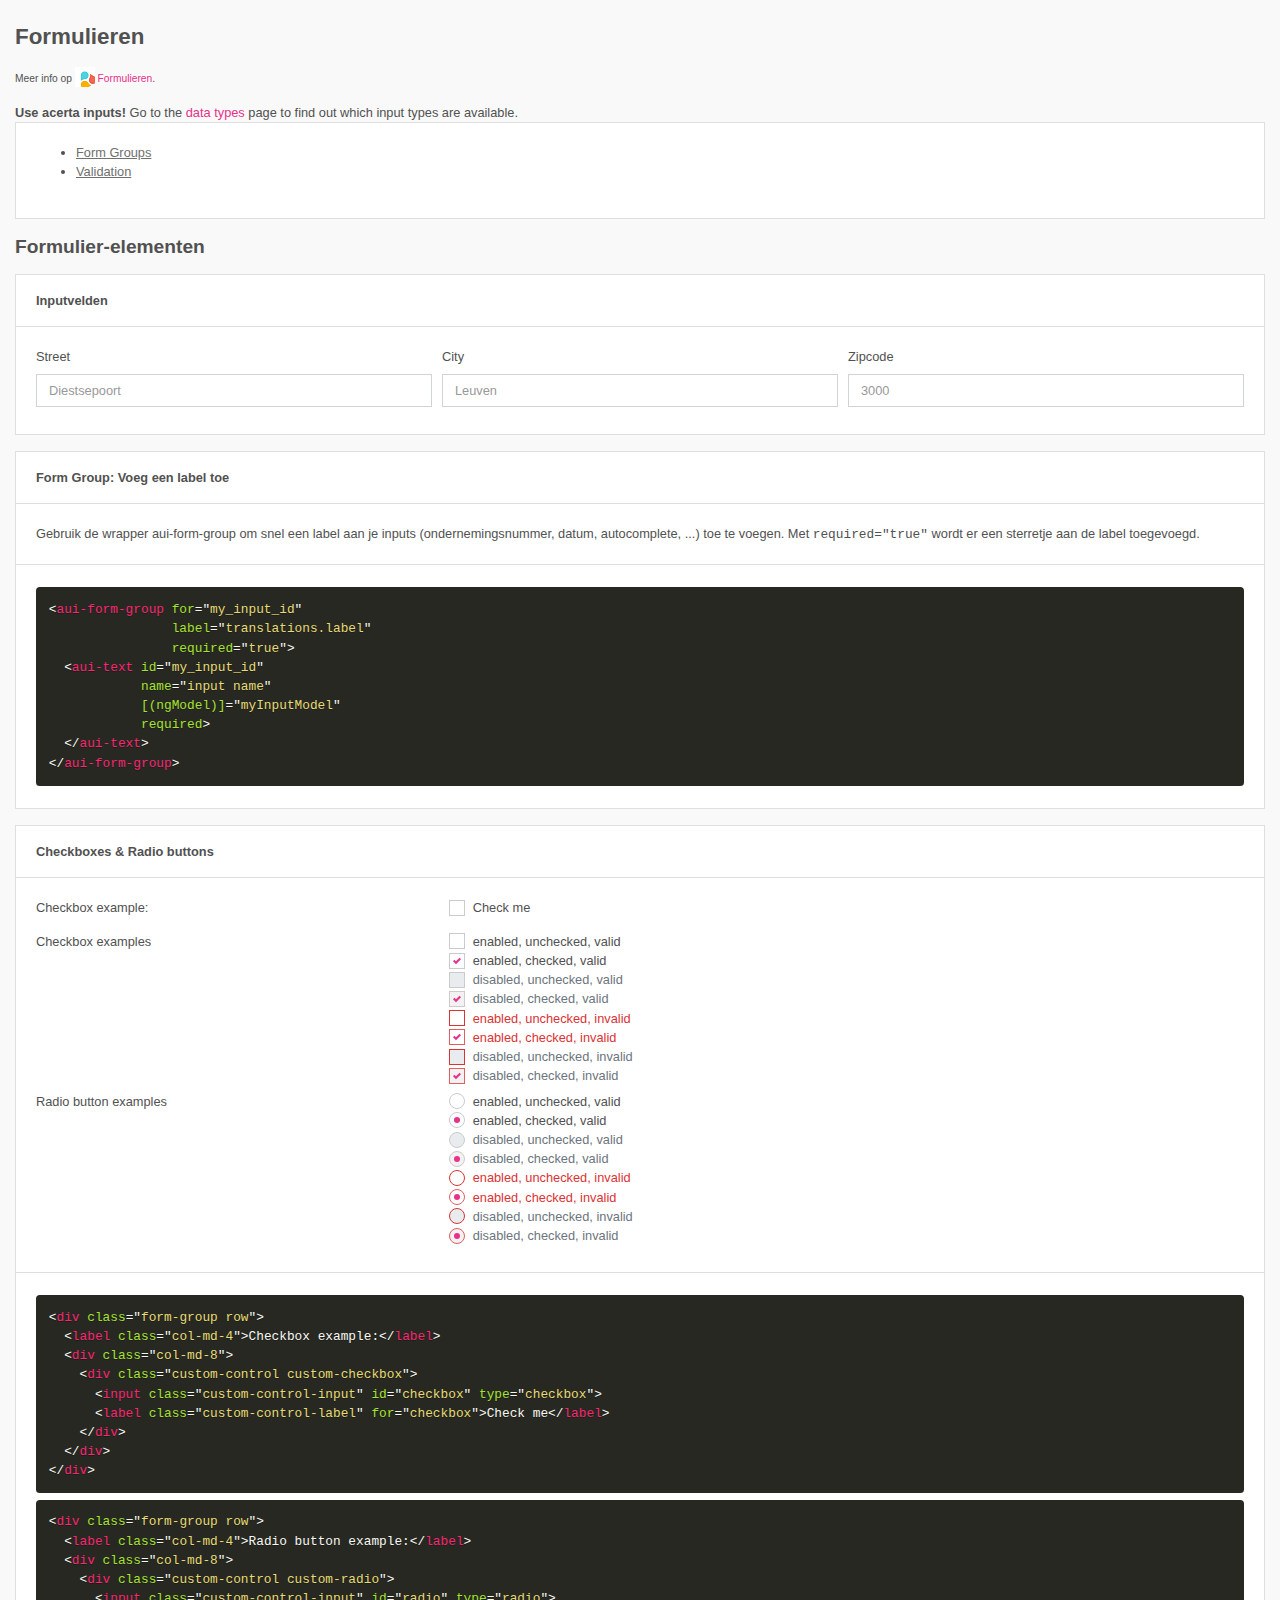
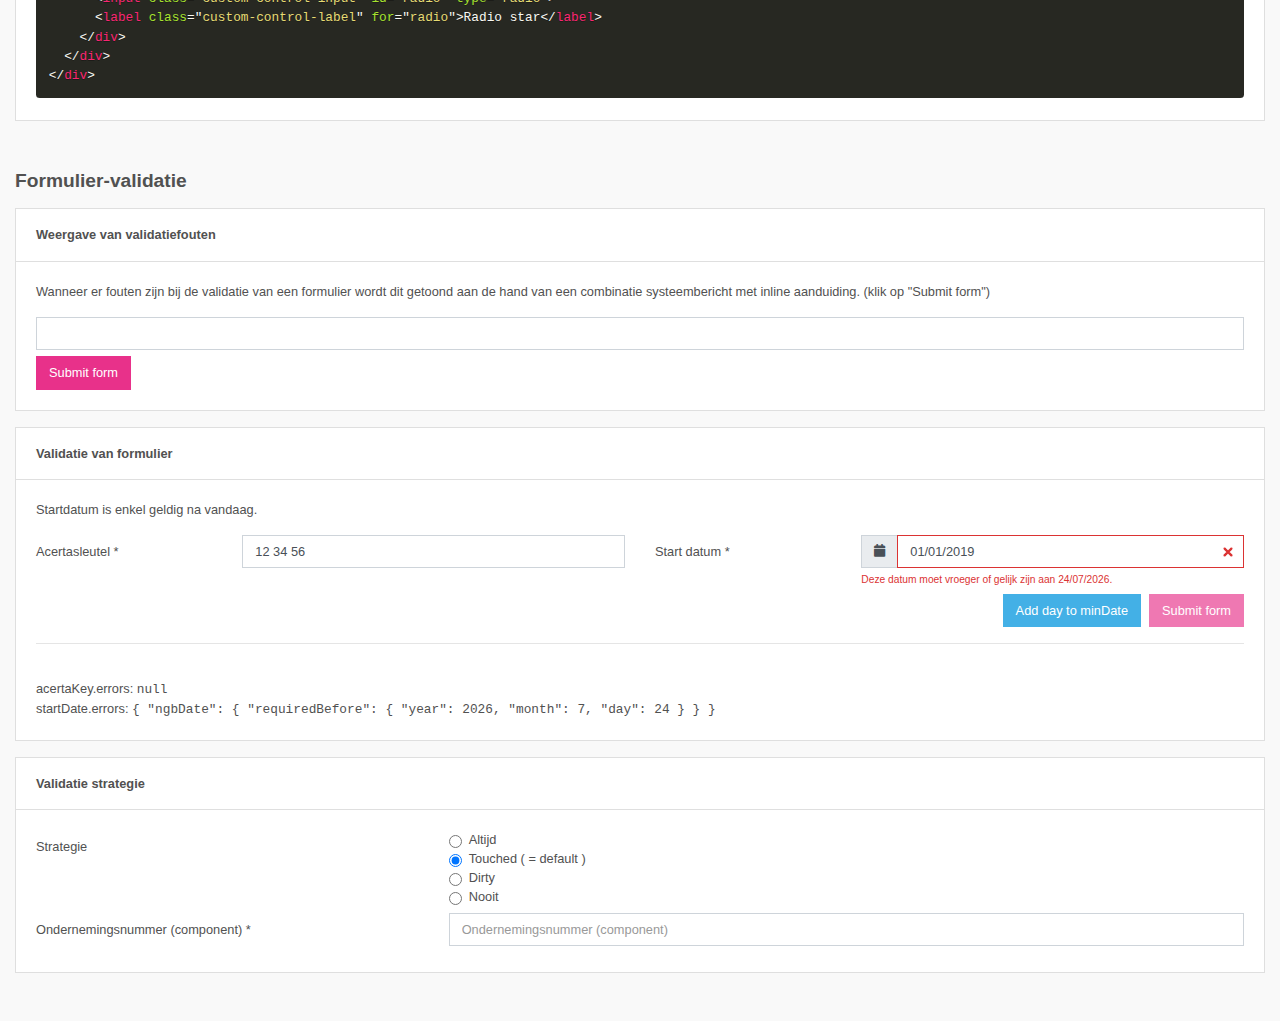
==== index.html @ a52f5c5c "aui" ====
<!doctype html>
<html lang="en">
<head>
  <meta charset="utf-8">
  <title>Acerta UI Demo</title>
  <base href="/">
  <meta name="google" content="notranslate">
  <meta name="viewport" content="width=device-width, initial-scale=1">
  <link rel="apple-touch-icon" href="favicon/apple-touch-icon.png" sizes="180x180">
  <link rel="icon" type="image/png" href="favicon/favicon-32x32.png" sizes="32x32">
  <link rel="icon" type="image/png" href="favicon/favicon-16x16.png" sizes="16x16">
  <link rel="shortcut icon" type="image/x-icon" href="favicon/favicon.ico">
<link rel="stylesheet" href="styles.8eca1e302131df2977b5.css"></head>
<body>
  <app-root>
    <div class="aui-spinner">
      <div class="aui-spinner-dots">
        <div></div>
        <div></div>
        <div></div>
        <div></div>
        <div></div>
        <div></div>
        <div></div>
        <div></div>
        <div></div>
        <div></div>
        <div></div>
        <div></div>
      </div>
    </div>
  </app-root>

  <!-- Critical CSS -->
  <style>
    @-webkit-keyframes spin-fade{0%{opacity:1}to{opacity:.15}}
    @-moz-keyframes spin-fade{0%{opacity:1}to{opacity:.15}}
    @-ms-keyframes spin-fade{0%{opacity:1}to{opacity:.15}}
    @keyframes spin-fade{0%{opacity:1}to{opacity:.15}}
    .aui-spinner{position:fixed;z-index:2000000000;left:50%;top:50%;width:250px;height:140px;background-color:#fff;display:-webkit-box;display:-ms-flexbox;display:flex;-webkit-box-align:center;-ms-flex-align:center;align-items:center;-webkit-box-pack:center;-ms-flex-pack:center;justify-content:center;-webkit-transform:translate(-50%,-50%);transform:translate(-50%,-50%);border:1px solid #3ea3dc}
    .aui-spinner-dots {margin-top:15px;margin-left:-3px;}
    .aui-spinner-dots div{position:absolute;width:4px;height:12px;border-radius:50%;transform-origin:50% -10px;will-change:transform, opacity;-webkit-animation:spin-fade 854ms infinite;-ms-animation:spin-fade 854ms infinite;-moz-animation:spin-fade 854ms infinite;animation:spin-fade 854ms infinite;-webkit-animation-delay:0ms;animation-delay:0ms}
    .aui-spinner-dots div:nth-child(12){background-color:#49a5dd;-webkit-animation-delay:-70ms;animation-delay:-70ms;transform: rotate(330deg);}
    .aui-spinner-dots div:nth-child(11){background-color:#3f7cbf;-webkit-animation-delay:-.14s;animation-delay:-.14s;transform: rotate(300deg);}
    .aui-spinner-dots div:nth-child(10){background-color:#3f7cbf;-webkit-animation-delay:-.21s;animation-delay:-.21s;transform: rotate(270deg);}
    .aui-spinner-dots div:nth-child(9){background-color:#ffd500;-webkit-animation-delay:-.28s;animation-delay:-.28s;transform: rotate(240deg);}
    .aui-spinner-dots div:nth-child(8){background-color:#ffd500;-webkit-animation-delay:-.35s;animation-delay:-.35s;transform: rotate(210deg);}
    .aui-spinner-dots div:nth-child(7){background-color:#ee7556;-webkit-animation-delay:-.42s;animation-delay:-.42s;transform: rotate(180deg);}
    .aui-spinner-dots div:nth-child(6){background-color:#ee7556;-webkit-animation-delay:-.49s;animation-delay:-.49s;transform: rotate(150deg);}
    .aui-spinner-dots div:nth-child(5){background-color:#e8318a;-webkit-animation-delay:-.56s;animation-delay:-.56s;transform: rotate(120deg);}
    .aui-spinner-dots div:nth-child(4){background-color:#e8318a;-webkit-animation-delay:-.63s;animation-delay:-.63s;transform: rotate(90deg);}
    .aui-spinner-dots div:nth-child(3){background-color:#4cb4e7;-webkit-animation-delay:-.7s;animation-delay:-.7s;transform: rotate(60deg);}
    .aui-spinner-dots div:nth-child(2){background-color:#4cb4e7;-webkit-animation-delay:-.77s;animation-delay:-.77s;transform: rotate(30deg);}
    .aui-spinner-dots div:first-child{background-color:#49a5dd;-webkit-animation-delay:-.84s;animation-delay:-.84s;transform: rotate(0deg);}
  </style>

<script src="runtime.7db7cf2a7a9fa0a01c74.js"></script><script src="polyfills-es5.e51fabc02e200fa95c54.js" nomodule></script><script src="polyfills.e58831b2c64ff465642f.js"></script><script src="scripts.f29419639756219ad2df.js"></script><script src="main.b5b9e4c4db9bbc0d15b1.js"></script></body>
</html>
---- styles.8eca1e302131df2977b5.css ----
@charset "UTF-8";.fa,.fab,.fal,.far,.fas{-moz-osx-font-smoothing:grayscale;-webkit-font-smoothing:antialiased;display:inline-block;font-style:normal;font-variant:normal;text-rendering:auto;line-height:1}.fa-lg{font-size:1.33333em;line-height:.75em;vertical-align:-.0667em}.fa-xs{font-size:.75em}.fa-sm{font-size:.875em}.fa-1x{font-size:1em}.fa-2x{font-size:2em}.fa-3x{font-size:3em}.fa-4x{font-size:4em}.fa-5x{font-size:5em}.fa-6x{font-size:6em}.fa-7x{font-size:7em}.fa-8x{font-size:8em}.fa-9x{font-size:9em}.fa-10x{font-size:10em}.fa-fw{text-align:center;width:1.25em}.fa-ul{list-style-type:none;margin-left:2.5em;padding-left:0}.fa-ul>li{position:relative}.fa-li{left:-2em;position:absolute;text-align:center;width:2em;line-height:inherit}.fa-border{border:.08em solid #eee;border-radius:.1em;padding:.2em .25em .15em}.fa-pull-left{float:left}.fa-pull-right{float:right}.fa.fa-pull-left,.fab.fa-pull-left,.fal.fa-pull-left,.far.fa-pull-left,.fas.fa-pull-left{margin-right:.3em}.fa.fa-pull-right,.fab.fa-pull-right,.fal.fa-pull-right,.far.fa-pull-right,.fas.fa-pull-right{margin-left:.3em}.fa-spin{-webkit-animation:2s linear infinite fa-spin;animation:2s linear infinite fa-spin}.fa-pulse{-webkit-animation:1s steps(8) infinite fa-spin;animation:1s steps(8) infinite fa-spin}@-webkit-keyframes fa-spin{0%{-webkit-transform:rotate(0);transform:rotate(0)}100%{-webkit-transform:rotate(360deg);transform:rotate(360deg)}}@keyframes fa-spin{0%{-webkit-transform:rotate(0);transform:rotate(0)}100%{-webkit-transform:rotate(360deg);transform:rotate(360deg)}}.fa-rotate-90{-ms-filter:"progid:DXImageTransform.Microsoft.BasicImage(rotation=1)";-webkit-transform:rotate(90deg);transform:rotate(90deg)}.fa-rotate-180{-ms-filter:"progid:DXImageTransform.Microsoft.BasicImage(rotation=2)";-webkit-transform:rotate(180deg);transform:rotate(180deg)}.fa-rotate-270{-ms-filter:"progid:DXImageTransform.Microsoft.BasicImage(rotation=3)";-webkit-transform:rotate(270deg);transform:rotate(270deg)}.fa-flip-horizontal{-ms-filter:"progid:DXImageTransform.Microsoft.BasicImage(rotation=0, mirror=1)";-webkit-transform:scale(-1,1);transform:scale(-1,1)}.fa-flip-vertical{-ms-filter:"progid:DXImageTransform.Microsoft.BasicImage(rotation=2, mirror=1)";-webkit-transform:scale(1,-1);transform:scale(1,-1)}.fa-flip-both,.fa-flip-horizontal.fa-flip-vertical{-ms-filter:"progid:DXImageTransform.Microsoft.BasicImage(rotation=2, mirror=1)";-webkit-transform:scale(-1,-1);transform:scale(-1,-1)}:root .fa-flip-both,:root .fa-flip-horizontal,:root .fa-flip-vertical,:root .fa-rotate-180,:root .fa-rotate-270,:root .fa-rotate-90{-webkit-filter:none;filter:none}.fa-stack{display:inline-block;height:2em;line-height:2em;position:relative;vertical-align:middle;width:2.5em}.fa-stack-1x,.fa-stack-2x{left:0;position:absolute;text-align:center;width:100%}.fa-stack-1x{line-height:inherit}.fa-stack-2x{font-size:2em}.fa-inverse{color:#fff}.fa-500px:before{content:"\f26e"}.fa-accessible-icon:before{content:"\f368"}.fa-accusoft:before{content:"\f369"}.fa-acquisitions-incorporated:before{content:"\f6af"}.fa-ad:before{content:"\f641"}.fa-address-book:before{content:"\f2b9"}.fa-address-card:before{content:"\f2bb"}.fa-adjust:before{content:"\f042"}.fa-adn:before{content:"\f170"}.fa-adobe:before{content:"\f778"}.fa-adversal:before{content:"\f36a"}.fa-affiliatetheme:before{content:"\f36b"}.fa-air-freshener:before{content:"\f5d0"}.fa-algolia:before{content:"\f36c"}.fa-align-center:before{content:"\f037"}.fa-align-justify:before{content:"\f039"}.fa-align-left:before{content:"\f036"}.fa-align-right:before{content:"\f038"}.fa-alipay:before{content:"\f642"}.fa-allergies:before{content:"\f461"}.fa-amazon:before{content:"\f270"}.fa-amazon-pay:before{content:"\f42c"}.fa-ambulance:before{content:"\f0f9"}.fa-american-sign-language-interpreting:before{content:"\f2a3"}.fa-amilia:before{content:"\f36d"}.fa-anchor:before{content:"\f13d"}.fa-android:before{content:"\f17b"}.fa-angellist:before{content:"\f209"}.fa-angle-double-down:before{content:"\f103"}.fa-angle-double-left:before{content:"\f100"}.fa-angle-double-right:before{content:"\f101"}.fa-angle-double-up:before{content:"\f102"}.fa-angle-down:before{content:"\f107"}.fa-angle-left:before{content:"\f104"}.fa-angle-right:before{content:"\f105"}.fa-angle-up:before{content:"\f106"}.fa-angry:before{content:"\f556"}.fa-angrycreative:before{content:"\f36e"}.fa-angular:before{content:"\f420"}.fa-ankh:before{content:"\f644"}.fa-app-store:before{content:"\f36f"}.fa-app-store-ios:before{content:"\f370"}.fa-apper:before{content:"\f371"}.fa-apple:before{content:"\f179"}.fa-apple-alt:before{content:"\f5d1"}.fa-apple-pay:before{content:"\f415"}.fa-archive:before{content:"\f187"}.fa-archway:before{content:"\f557"}.fa-arrow-alt-circle-down:before{content:"\f358"}.fa-arrow-alt-circle-left:before{content:"\f359"}.fa-arrow-alt-circle-right:before{content:"\f35a"}.fa-arrow-alt-circle-up:before{content:"\f35b"}.fa-arrow-circle-down:before{content:"\f0ab"}.fa-arrow-circle-left:before{content:"\f0a8"}.fa-arrow-circle-right:before{content:"\f0a9"}.fa-arrow-circle-up:before{content:"\f0aa"}.fa-arrow-down:before{content:"\f063"}.fa-arrow-left:before{content:"\f060"}.fa-arrow-right:before{content:"\f061"}.fa-arrow-up:before{content:"\f062"}.fa-arrows-alt:before{content:"\f0b2"}.fa-arrows-alt-h:before{content:"\f337"}.fa-arrows-alt-v:before{content:"\f338"}.fa-artstation:before{content:"\f77a"}.fa-assistive-listening-systems:before{content:"\f2a2"}.fa-asterisk:before{content:"\f069"}.fa-asymmetrik:before{content:"\f372"}.fa-at:before{content:"\f1fa"}.fa-atlas:before{content:"\f558"}.fa-atlassian:before{content:"\f77b"}.fa-atom:before{content:"\f5d2"}.fa-audible:before{content:"\f373"}.fa-audio-description:before{content:"\f29e"}.fa-autoprefixer:before{content:"\f41c"}.fa-avianex:before{content:"\f374"}.fa-aviato:before{content:"\f421"}.fa-award:before{content:"\f559"}.fa-aws:before{content:"\f375"}.fa-baby:before{content:"\f77c"}.fa-baby-carriage:before{content:"\f77d"}.fa-backspace:before{content:"\f55a"}.fa-backward:before{content:"\f04a"}.fa-bacon:before{content:"\f7e5"}.fa-balance-scale:before{content:"\f24e"}.fa-ban:before{content:"\f05e"}.fa-band-aid:before{content:"\f462"}.fa-bandcamp:before{content:"\f2d5"}.fa-barcode:before{content:"\f02a"}.fa-bars:before{content:"\f0c9"}.fa-baseball-ball:before{content:"\f433"}.fa-basketball-ball:before{content:"\f434"}.fa-bath:before{content:"\f2cd"}.fa-battery-empty:before{content:"\f244"}.fa-battery-full:before{content:"\f240"}.fa-battery-half:before{content:"\f242"}.fa-battery-quarter:before{content:"\f243"}.fa-battery-three-quarters:before{content:"\f241"}.fa-bed:before{content:"\f236"}.fa-beer:before{content:"\f0fc"}.fa-behance:before{content:"\f1b4"}.fa-behance-square:before{content:"\f1b5"}.fa-bell:before{content:"\f0f3"}.fa-bell-slash:before{content:"\f1f6"}.fa-bezier-curve:before{content:"\f55b"}.fa-bible:before{content:"\f647"}.fa-bicycle:before{content:"\f206"}.fa-bimobject:before{content:"\f378"}.fa-binoculars:before{content:"\f1e5"}.fa-biohazard:before{content:"\f780"}.fa-birthday-cake:before{content:"\f1fd"}.fa-bitbucket:before{content:"\f171"}.fa-bitcoin:before{content:"\f379"}.fa-bity:before{content:"\f37a"}.fa-black-tie:before{content:"\f27e"}.fa-blackberry:before{content:"\f37b"}.fa-blender:before{content:"\f517"}.fa-blender-phone:before{content:"\f6b6"}.fa-blind:before{content:"\f29d"}.fa-blog:before{content:"\f781"}.fa-blogger:before{content:"\f37c"}.fa-blogger-b:before{content:"\f37d"}.fa-bluetooth:before{content:"\f293"}.fa-bluetooth-b:before{content:"\f294"}.fa-bold:before{content:"\f032"}.fa-bolt:before{content:"\f0e7"}.fa-bomb:before{content:"\f1e2"}.fa-bone:before{content:"\f5d7"}.fa-bong:before{content:"\f55c"}.fa-book:before{content:"\f02d"}.fa-book-dead:before{content:"\f6b7"}.fa-book-medical:before{content:"\f7e6"}.fa-book-open:before{content:"\f518"}.fa-book-reader:before{content:"\f5da"}.fa-bookmark:before{content:"\f02e"}.fa-bowling-ball:before{content:"\f436"}.fa-box:before{content:"\f466"}.fa-box-open:before{content:"\f49e"}.fa-boxes:before{content:"\f468"}.fa-braille:before{content:"\f2a1"}.fa-brain:before{content:"\f5dc"}.fa-bread-slice:before{content:"\f7ec"}.fa-briefcase:before{content:"\f0b1"}.fa-briefcase-medical:before{content:"\f469"}.fa-broadcast-tower:before{content:"\f519"}.fa-broom:before{content:"\f51a"}.fa-brush:before{content:"\f55d"}.fa-btc:before{content:"\f15a"}.fa-bug:before{content:"\f188"}.fa-building:before{content:"\f1ad"}.fa-bullhorn:before{content:"\f0a1"}.fa-bullseye:before{content:"\f140"}.fa-burn:before{content:"\f46a"}.fa-buromobelexperte:before{content:"\f37f"}.fa-bus:before{content:"\f207"}.fa-bus-alt:before{content:"\f55e"}.fa-business-time:before{content:"\f64a"}.fa-buysellads:before{content:"\f20d"}.fa-calculator:before{content:"\f1ec"}.fa-calendar:before{content:"\f133"}.fa-calendar-alt:before{content:"\f073"}.fa-calendar-check:before{content:"\f274"}.fa-calendar-day:before{content:"\f783"}.fa-calendar-minus:before{content:"\f272"}.fa-calendar-plus:before{content:"\f271"}.fa-calendar-times:before{content:"\f273"}.fa-calendar-week:before{content:"\f784"}.fa-camera:before{content:"\f030"}.fa-camera-retro:before{content:"\f083"}.fa-campground:before{content:"\f6bb"}.fa-canadian-maple-leaf:before{content:"\f785"}.fa-candy-cane:before{content:"\f786"}.fa-cannabis:before{content:"\f55f"}.fa-capsules:before{content:"\f46b"}.fa-car:before{content:"\f1b9"}.fa-car-alt:before{content:"\f5de"}.fa-car-battery:before{content:"\f5df"}.fa-car-crash:before{content:"\f5e1"}.fa-car-side:before{content:"\f5e4"}.fa-caret-down:before{content:"\f0d7"}.fa-caret-left:before{content:"\f0d9"}.fa-caret-right:before{content:"\f0da"}.fa-caret-square-down:before{content:"\f150"}.fa-caret-square-left:before{content:"\f191"}.fa-caret-square-right:before{content:"\f152"}.fa-caret-square-up:before{content:"\f151"}.fa-caret-up:before{content:"\f0d8"}.fa-carrot:before{content:"\f787"}.fa-cart-arrow-down:before{content:"\f218"}.fa-cart-plus:before{content:"\f217"}.fa-cash-register:before{content:"\f788"}.fa-cat:before{content:"\f6be"}.fa-cc-amazon-pay:before{content:"\f42d"}.fa-cc-amex:before{content:"\f1f3"}.fa-cc-apple-pay:before{content:"\f416"}.fa-cc-diners-club:before{content:"\f24c"}.fa-cc-discover:before{content:"\f1f2"}.fa-cc-jcb:before{content:"\f24b"}.fa-cc-mastercard:before{content:"\f1f1"}.fa-cc-paypal:before{content:"\f1f4"}.fa-cc-stripe:before{content:"\f1f5"}.fa-cc-visa:before{content:"\f1f0"}.fa-centercode:before{content:"\f380"}.fa-centos:before{content:"\f789"}.fa-certificate:before{content:"\f0a3"}.fa-chair:before{content:"\f6c0"}.fa-chalkboard:before{content:"\f51b"}.fa-chalkboard-teacher:before{content:"\f51c"}.fa-charging-station:before{content:"\f5e7"}.fa-chart-area:before{content:"\f1fe"}.fa-chart-bar:before{content:"\f080"}.fa-chart-line:before{content:"\f201"}.fa-chart-pie:before{content:"\f200"}.fa-check:before{content:"\f00c"}.fa-check-circle:before{content:"\f058"}.fa-check-double:before{content:"\f560"}.fa-check-square:before{content:"\f14a"}.fa-cheese:before{content:"\f7ef"}.fa-chess:before{content:"\f439"}.fa-chess-bishop:before{content:"\f43a"}.fa-chess-board:before{content:"\f43c"}.fa-chess-king:before{content:"\f43f"}.fa-chess-knight:before{content:"\f441"}.fa-chess-pawn:before{content:"\f443"}.fa-chess-queen:before{content:"\f445"}.fa-chess-rook:before{content:"\f447"}.fa-chevron-circle-down:before{content:"\f13a"}.fa-chevron-circle-left:before{content:"\f137"}.fa-chevron-circle-right:before{content:"\f138"}.fa-chevron-circle-up:before{content:"\f139"}.fa-chevron-down:before{content:"\f078"}.fa-chevron-left:before{content:"\f053"}.fa-chevron-right:before{content:"\f054"}.fa-chevron-up:before{content:"\f077"}.fa-child:before{content:"\f1ae"}.fa-chrome:before{content:"\f268"}.fa-church:before{content:"\f51d"}.fa-circle:before{content:"\f111"}.fa-circle-notch:before{content:"\f1ce"}.fa-city:before{content:"\f64f"}.fa-clinic-medical:before{content:"\f7f2"}.fa-clipboard:before{content:"\f328"}.fa-clipboard-check:before{content:"\f46c"}.fa-clipboard-list:before{content:"\f46d"}.fa-clock:before{content:"\f017"}.fa-clone:before{content:"\f24d"}.fa-closed-captioning:before{content:"\f20a"}.fa-cloud:before{content:"\f0c2"}.fa-cloud-download-alt:before{content:"\f381"}.fa-cloud-meatball:before{content:"\f73b"}.fa-cloud-moon:before{content:"\f6c3"}.fa-cloud-moon-rain:before{content:"\f73c"}.fa-cloud-rain:before{content:"\f73d"}.fa-cloud-showers-heavy:before{content:"\f740"}.fa-cloud-sun:before{content:"\f6c4"}.fa-cloud-sun-rain:before{content:"\f743"}.fa-cloud-upload-alt:before{content:"\f382"}.fa-cloudscale:before{content:"\f383"}.fa-cloudsmith:before{content:"\f384"}.fa-cloudversify:before{content:"\f385"}.fa-cocktail:before{content:"\f561"}.fa-code:before{content:"\f121"}.fa-code-branch:before{content:"\f126"}.fa-codepen:before{content:"\f1cb"}.fa-codiepie:before{content:"\f284"}.fa-coffee:before{content:"\f0f4"}.fa-cog:before{content:"\f013"}.fa-cogs:before{content:"\f085"}.fa-coins:before{content:"\f51e"}.fa-columns:before{content:"\f0db"}.fa-comment:before{content:"\f075"}.fa-comment-alt:before{content:"\f27a"}.fa-comment-dollar:before{content:"\f651"}.fa-comment-dots:before{content:"\f4ad"}.fa-comment-medical:before{content:"\f7f5"}.fa-comment-slash:before{content:"\f4b3"}.fa-comments:before{content:"\f086"}.fa-comments-dollar:before{content:"\f653"}.fa-compact-disc:before{content:"\f51f"}.fa-compass:before{content:"\f14e"}.fa-compress:before{content:"\f066"}.fa-compress-arrows-alt:before{content:"\f78c"}.fa-concierge-bell:before{content:"\f562"}.fa-confluence:before{content:"\f78d"}.fa-connectdevelop:before{content:"\f20e"}.fa-contao:before{content:"\f26d"}.fa-cookie:before{content:"\f563"}.fa-cookie-bite:before{content:"\f564"}.fa-copy:before{content:"\f0c5"}.fa-copyright:before{content:"\f1f9"}.fa-couch:before{content:"\f4b8"}.fa-cpanel:before{content:"\f388"}.fa-creative-commons:before{content:"\f25e"}.fa-creative-commons-by:before{content:"\f4e7"}.fa-creative-commons-nc:before{content:"\f4e8"}.fa-creative-commons-nc-eu:before{content:"\f4e9"}.fa-creative-commons-nc-jp:before{content:"\f4ea"}.fa-creative-commons-nd:before{content:"\f4eb"}.fa-creative-commons-pd:before{content:"\f4ec"}.fa-creative-commons-pd-alt:before{content:"\f4ed"}.fa-creative-commons-remix:before{content:"\f4ee"}.fa-creative-commons-sa:before{content:"\f4ef"}.fa-creative-commons-sampling:before{content:"\f4f0"}.fa-creative-commons-sampling-plus:before{content:"\f4f1"}.fa-creative-commons-share:before{content:"\f4f2"}.fa-creative-commons-zero:before{content:"\f4f3"}.fa-credit-card:before{content:"\f09d"}.fa-critical-role:before{content:"\f6c9"}.fa-crop:before{content:"\f125"}.fa-crop-alt:before{content:"\f565"}.fa-cross:before{content:"\f654"}.fa-crosshairs:before{content:"\f05b"}.fa-crow:before{content:"\f520"}.fa-crown:before{content:"\f521"}.fa-crutch:before{content:"\f7f7"}.fa-css3:before{content:"\f13c"}.fa-css3-alt:before{content:"\f38b"}.fa-cube:before{content:"\f1b2"}.fa-cubes:before{content:"\f1b3"}.fa-cut:before{content:"\f0c4"}.fa-cuttlefish:before{content:"\f38c"}.fa-d-and-d:before{content:"\f38d"}.fa-d-and-d-beyond:before{content:"\f6ca"}.fa-dashcube:before{content:"\f210"}.fa-database:before{content:"\f1c0"}.fa-deaf:before{content:"\f2a4"}.fa-delicious:before{content:"\f1a5"}.fa-democrat:before{content:"\f747"}.fa-deploydog:before{content:"\f38e"}.fa-deskpro:before{content:"\f38f"}.fa-desktop:before{content:"\f108"}.fa-dev:before{content:"\f6cc"}.fa-deviantart:before{content:"\f1bd"}.fa-dharmachakra:before{content:"\f655"}.fa-dhl:before{content:"\f790"}.fa-diagnoses:before{content:"\f470"}.fa-diaspora:before{content:"\f791"}.fa-dice:before{content:"\f522"}.fa-dice-d20:before{content:"\f6cf"}.fa-dice-d6:before{content:"\f6d1"}.fa-dice-five:before{content:"\f523"}.fa-dice-four:before{content:"\f524"}.fa-dice-one:before{content:"\f525"}.fa-dice-six:before{content:"\f526"}.fa-dice-three:before{content:"\f527"}.fa-dice-two:before{content:"\f528"}.fa-digg:before{content:"\f1a6"}.fa-digital-ocean:before{content:"\f391"}.fa-digital-tachograph:before{content:"\f566"}.fa-directions:before{content:"\f5eb"}.fa-discord:before{content:"\f392"}.fa-discourse:before{content:"\f393"}.fa-divide:before{content:"\f529"}.fa-dizzy:before{content:"\f567"}.fa-dna:before{content:"\f471"}.fa-dochub:before{content:"\f394"}.fa-docker:before{content:"\f395"}.fa-dog:before{content:"\f6d3"}.fa-dollar-sign:before{content:"\f155"}.fa-dolly:before{content:"\f472"}.fa-dolly-flatbed:before{content:"\f474"}.fa-donate:before{content:"\f4b9"}.fa-door-closed:before{content:"\f52a"}.fa-door-open:before{content:"\f52b"}.fa-dot-circle:before{content:"\f192"}.fa-dove:before{content:"\f4ba"}.fa-download:before{content:"\f019"}.fa-draft2digital:before{content:"\f396"}.fa-drafting-compass:before{content:"\f568"}.fa-dragon:before{content:"\f6d5"}.fa-draw-polygon:before{content:"\f5ee"}.fa-dribbble:before{content:"\f17d"}.fa-dribbble-square:before{content:"\f397"}.fa-dropbox:before{content:"\f16b"}.fa-drum:before{content:"\f569"}.fa-drum-steelpan:before{content:"\f56a"}.fa-drumstick-bite:before{content:"\f6d7"}.fa-drupal:before{content:"\f1a9"}.fa-dumbbell:before{content:"\f44b"}.fa-dumpster:before{content:"\f793"}.fa-dumpster-fire:before{content:"\f794"}.fa-dungeon:before{content:"\f6d9"}.fa-dyalog:before{content:"\f399"}.fa-earlybirds:before{content:"\f39a"}.fa-ebay:before{content:"\f4f4"}.fa-edge:before{content:"\f282"}.fa-edit:before{content:"\f044"}.fa-egg:before{content:"\f7fb"}.fa-eject:before{content:"\f052"}.fa-elementor:before{content:"\f430"}.fa-ellipsis-h:before{content:"\f141"}.fa-ellipsis-v:before{content:"\f142"}.fa-ello:before{content:"\f5f1"}.fa-ember:before{content:"\f423"}.fa-empire:before{content:"\f1d1"}.fa-envelope:before{content:"\f0e0"}.fa-envelope-open:before{content:"\f2b6"}.fa-envelope-open-text:before{content:"\f658"}.fa-envelope-square:before{content:"\f199"}.fa-envira:before{content:"\f299"}.fa-equals:before{content:"\f52c"}.fa-eraser:before{content:"\f12d"}.fa-erlang:before{content:"\f39d"}.fa-ethereum:before{content:"\f42e"}.fa-ethernet:before{content:"\f796"}.fa-etsy:before{content:"\f2d7"}.fa-euro-sign:before{content:"\f153"}.fa-exchange-alt:before{content:"\f362"}.fa-exclamation:before{content:"\f12a"}.fa-exclamation-circle:before{content:"\f06a"}.fa-exclamation-triangle:before{content:"\f071"}.fa-expand:before{content:"\f065"}.fa-expand-arrows-alt:before{content:"\f31e"}.fa-expeditedssl:before{content:"\f23e"}.fa-external-link-alt:before{content:"\f35d"}.fa-external-link-square-alt:before{content:"\f360"}.fa-eye:before{content:"\f06e"}.fa-eye-dropper:before{content:"\f1fb"}.fa-eye-slash:before{content:"\f070"}.fa-facebook:before{content:"\f09a"}.fa-facebook-f:before{content:"\f39e"}.fa-facebook-messenger:before{content:"\f39f"}.fa-facebook-square:before{content:"\f082"}.fa-fantasy-flight-games:before{content:"\f6dc"}.fa-fast-backward:before{content:"\f049"}.fa-fast-forward:before{content:"\f050"}.fa-fax:before{content:"\f1ac"}.fa-feather:before{content:"\f52d"}.fa-feather-alt:before{content:"\f56b"}.fa-fedex:before{content:"\f797"}.fa-fedora:before{content:"\f798"}.fa-female:before{content:"\f182"}.fa-fighter-jet:before{content:"\f0fb"}.fa-figma:before{content:"\f799"}.fa-file:before{content:"\f15b"}.fa-file-alt:before{content:"\f15c"}.fa-file-archive:before{content:"\f1c6"}.fa-file-audio:before{content:"\f1c7"}.fa-file-code:before{content:"\f1c9"}.fa-file-contract:before{content:"\f56c"}.fa-file-csv:before{content:"\f6dd"}.fa-file-download:before{content:"\f56d"}.fa-file-excel:before{content:"\f1c3"}.fa-file-export:before{content:"\f56e"}.fa-file-image:before{content:"\f1c5"}.fa-file-import:before{content:"\f56f"}.fa-file-invoice:before{content:"\f570"}.fa-file-invoice-dollar:before{content:"\f571"}.fa-file-medical:before{content:"\f477"}.fa-file-medical-alt:before{content:"\f478"}.fa-file-pdf:before{content:"\f1c1"}.fa-file-powerpoint:before{content:"\f1c4"}.fa-file-prescription:before{content:"\f572"}.fa-file-signature:before{content:"\f573"}.fa-file-upload:before{content:"\f574"}.fa-file-video:before{content:"\f1c8"}.fa-file-word:before{content:"\f1c2"}.fa-fill:before{content:"\f575"}.fa-fill-drip:before{content:"\f576"}.fa-film:before{content:"\f008"}.fa-filter:before{content:"\f0b0"}.fa-fingerprint:before{content:"\f577"}.fa-fire:before{content:"\f06d"}.fa-fire-alt:before{content:"\f7e4"}.fa-fire-extinguisher:before{content:"\f134"}.fa-firefox:before{content:"\f269"}.fa-first-aid:before{content:"\f479"}.fa-first-order:before{content:"\f2b0"}.fa-first-order-alt:before{content:"\f50a"}.fa-firstdraft:before{content:"\f3a1"}.fa-fish:before{content:"\f578"}.fa-fist-raised:before{content:"\f6de"}.fa-flag:before{content:"\f024"}.fa-flag-checkered:before{content:"\f11e"}.fa-flag-usa:before{content:"\f74d"}.fa-flask:before{content:"\f0c3"}.fa-flickr:before{content:"\f16e"}.fa-flipboard:before{content:"\f44d"}.fa-flushed:before{content:"\f579"}.fa-fly:before{content:"\f417"}.fa-folder:before{content:"\f07b"}.fa-folder-minus:before{content:"\f65d"}.fa-folder-open:before{content:"\f07c"}.fa-folder-plus:before{content:"\f65e"}.fa-font:before{content:"\f031"}.fa-font-awesome:before{content:"\f2b4"}.fa-font-awesome-alt:before{content:"\f35c"}.fa-font-awesome-flag:before{content:"\f425"}.fa-font-awesome-logo-full:before{content:"\f4e6"}.fa-fonticons:before{content:"\f280"}.fa-fonticons-fi:before{content:"\f3a2"}.fa-football-ball:before{content:"\f44e"}.fa-fort-awesome:before{content:"\f286"}.fa-fort-awesome-alt:before{content:"\f3a3"}.fa-forumbee:before{content:"\f211"}.fa-forward:before{content:"\f04e"}.fa-foursquare:before{content:"\f180"}.fa-free-code-camp:before{content:"\f2c5"}.fa-freebsd:before{content:"\f3a4"}.fa-frog:before{content:"\f52e"}.fa-frown:before{content:"\f119"}.fa-frown-open:before{content:"\f57a"}.fa-fulcrum:before{content:"\f50b"}.fa-funnel-dollar:before{content:"\f662"}.fa-futbol:before{content:"\f1e3"}.fa-galactic-republic:before{content:"\f50c"}.fa-galactic-senate:before{content:"\f50d"}.fa-gamepad:before{content:"\f11b"}.fa-gas-pump:before{content:"\f52f"}.fa-gavel:before{content:"\f0e3"}.fa-gem:before{content:"\f3a5"}.fa-genderless:before{content:"\f22d"}.fa-get-pocket:before{content:"\f265"}.fa-gg:before{content:"\f260"}.fa-gg-circle:before{content:"\f261"}.fa-ghost:before{content:"\f6e2"}.fa-gift:before{content:"\f06b"}.fa-gifts:before{content:"\f79c"}.fa-git:before{content:"\f1d3"}.fa-git-square:before{content:"\f1d2"}.fa-github:before{content:"\f09b"}.fa-github-alt:before{content:"\f113"}.fa-github-square:before{content:"\f092"}.fa-gitkraken:before{content:"\f3a6"}.fa-gitlab:before{content:"\f296"}.fa-gitter:before{content:"\f426"}.fa-glass-cheers:before{content:"\f79f"}.fa-glass-martini:before{content:"\f000"}.fa-glass-martini-alt:before{content:"\f57b"}.fa-glass-whiskey:before{content:"\f7a0"}.fa-glasses:before{content:"\f530"}.fa-glide:before{content:"\f2a5"}.fa-glide-g:before{content:"\f2a6"}.fa-globe:before{content:"\f0ac"}.fa-globe-africa:before{content:"\f57c"}.fa-globe-americas:before{content:"\f57d"}.fa-globe-asia:before{content:"\f57e"}.fa-globe-europe:before{content:"\f7a2"}.fa-gofore:before{content:"\f3a7"}.fa-golf-ball:before{content:"\f450"}.fa-goodreads:before{content:"\f3a8"}.fa-goodreads-g:before{content:"\f3a9"}.fa-google:before{content:"\f1a0"}.fa-google-drive:before{content:"\f3aa"}.fa-google-play:before{content:"\f3ab"}.fa-google-plus:before{content:"\f2b3"}.fa-google-plus-g:before{content:"\f0d5"}.fa-google-plus-square:before{content:"\f0d4"}.fa-google-wallet:before{content:"\f1ee"}.fa-gopuram:before{content:"\f664"}.fa-graduation-cap:before{content:"\f19d"}.fa-gratipay:before{content:"\f184"}.fa-grav:before{content:"\f2d6"}.fa-greater-than:before{content:"\f531"}.fa-greater-than-equal:before{content:"\f532"}.fa-grimace:before{content:"\f57f"}.fa-grin:before{content:"\f580"}.fa-grin-alt:before{content:"\f581"}.fa-grin-beam:before{content:"\f582"}.fa-grin-beam-sweat:before{content:"\f583"}.fa-grin-hearts:before{content:"\f584"}.fa-grin-squint:before{content:"\f585"}.fa-grin-squint-tears:before{content:"\f586"}.fa-grin-stars:before{content:"\f587"}.fa-grin-tears:before{content:"\f588"}.fa-grin-tongue:before{content:"\f589"}.fa-grin-tongue-squint:before{content:"\f58a"}.fa-grin-tongue-wink:before{content:"\f58b"}.fa-grin-wink:before{content:"\f58c"}.fa-grip-horizontal:before{content:"\f58d"}.fa-grip-lines:before{content:"\f7a4"}.fa-grip-lines-vertical:before{content:"\f7a5"}.fa-grip-vertical:before{content:"\f58e"}.fa-gripfire:before{content:"\f3ac"}.fa-grunt:before{content:"\f3ad"}.fa-guitar:before{content:"\f7a6"}.fa-gulp:before{content:"\f3ae"}.fa-h-square:before{content:"\f0fd"}.fa-hacker-news:before{content:"\f1d4"}.fa-hacker-news-square:before{content:"\f3af"}.fa-hackerrank:before{content:"\f5f7"}.fa-hamburger:before{content:"\f805"}.fa-hammer:before{content:"\f6e3"}.fa-hamsa:before{content:"\f665"}.fa-hand-holding:before{content:"\f4bd"}.fa-hand-holding-heart:before{content:"\f4be"}.fa-hand-holding-usd:before{content:"\f4c0"}.fa-hand-lizard:before{content:"\f258"}.fa-hand-middle-finger:before{content:"\f806"}.fa-hand-paper:before{content:"\f256"}.fa-hand-peace:before{content:"\f25b"}.fa-hand-point-down:before{content:"\f0a7"}.fa-hand-point-left:before{content:"\f0a5"}.fa-hand-point-right:before{content:"\f0a4"}.fa-hand-point-up:before{content:"\f0a6"}.fa-hand-pointer:before{content:"\f25a"}.fa-hand-rock:before{content:"\f255"}.fa-hand-scissors:before{content:"\f257"}.fa-hand-spock:before{content:"\f259"}.fa-hands:before{content:"\f4c2"}.fa-hands-helping:before{content:"\f4c4"}.fa-handshake:before{content:"\f2b5"}.fa-hanukiah:before{content:"\f6e6"}.fa-hard-hat:before{content:"\f807"}.fa-hashtag:before{content:"\f292"}.fa-hat-wizard:before{content:"\f6e8"}.fa-haykal:before{content:"\f666"}.fa-hdd:before{content:"\f0a0"}.fa-heading:before{content:"\f1dc"}.fa-headphones:before{content:"\f025"}.fa-headphones-alt:before{content:"\f58f"}.fa-headset:before{content:"\f590"}.fa-heart:before{content:"\f004"}.fa-heart-broken:before{content:"\f7a9"}.fa-heartbeat:before{content:"\f21e"}.fa-helicopter:before{content:"\f533"}.fa-highlighter:before{content:"\f591"}.fa-hiking:before{content:"\f6ec"}.fa-hippo:before{content:"\f6ed"}.fa-hips:before{content:"\f452"}.fa-hire-a-helper:before{content:"\f3b0"}.fa-history:before{content:"\f1da"}.fa-hockey-puck:before{content:"\f453"}.fa-holly-berry:before{content:"\f7aa"}.fa-home:before{content:"\f015"}.fa-hooli:before{content:"\f427"}.fa-hornbill:before{content:"\f592"}.fa-horse:before{content:"\f6f0"}.fa-horse-head:before{content:"\f7ab"}.fa-hospital:before{content:"\f0f8"}.fa-hospital-alt:before{content:"\f47d"}.fa-hospital-symbol:before{content:"\f47e"}.fa-hot-tub:before{content:"\f593"}.fa-hotdog:before{content:"\f80f"}.fa-hotel:before{content:"\f594"}.fa-hotjar:before{content:"\f3b1"}.fa-hourglass:before{content:"\f254"}.fa-hourglass-end:before{content:"\f253"}.fa-hourglass-half:before{content:"\f252"}.fa-hourglass-start:before{content:"\f251"}.fa-house-damage:before{content:"\f6f1"}.fa-houzz:before{content:"\f27c"}.fa-hryvnia:before{content:"\f6f2"}.fa-html5:before{content:"\f13b"}.fa-hubspot:before{content:"\f3b2"}.fa-i-cursor:before{content:"\f246"}.fa-ice-cream:before{content:"\f810"}.fa-icicles:before{content:"\f7ad"}.fa-id-badge:before{content:"\f2c1"}.fa-id-card:before{content:"\f2c2"}.fa-id-card-alt:before{content:"\f47f"}.fa-igloo:before{content:"\f7ae"}.fa-image:before{content:"\f03e"}.fa-images:before{content:"\f302"}.fa-imdb:before{content:"\f2d8"}.fa-inbox:before{content:"\f01c"}.fa-indent:before{content:"\f03c"}.fa-industry:before{content:"\f275"}.fa-infinity:before{content:"\f534"}.fa-info:before{content:"\f129"}.fa-info-circle:before{content:"\f05a"}.fa-instagram:before{content:"\f16d"}.fa-intercom:before{content:"\f7af"}.fa-internet-explorer:before{content:"\f26b"}.fa-invision:before{content:"\f7b0"}.fa-ioxhost:before{content:"\f208"}.fa-italic:before{content:"\f033"}.fa-itunes:before{content:"\f3b4"}.fa-itunes-note:before{content:"\f3b5"}.fa-java:before{content:"\f4e4"}.fa-jedi:before{content:"\f669"}.fa-jedi-order:before{content:"\f50e"}.fa-jenkins:before{content:"\f3b6"}.fa-jira:before{content:"\f7b1"}.fa-joget:before{content:"\f3b7"}.fa-joint:before{content:"\f595"}.fa-joomla:before{content:"\f1aa"}.fa-journal-whills:before{content:"\f66a"}.fa-js:before{content:"\f3b8"}.fa-js-square:before{content:"\f3b9"}.fa-jsfiddle:before{content:"\f1cc"}.fa-kaaba:before{content:"\f66b"}.fa-kaggle:before{content:"\f5fa"}.fa-key:before{content:"\f084"}.fa-keybase:before{content:"\f4f5"}.fa-keyboard:before{content:"\f11c"}.fa-keycdn:before{content:"\f3ba"}.fa-khanda:before{content:"\f66d"}.fa-kickstarter:before{content:"\f3bb"}.fa-kickstarter-k:before{content:"\f3bc"}.fa-kiss:before{content:"\f596"}.fa-kiss-beam:before{content:"\f597"}.fa-kiss-wink-heart:before{content:"\f598"}.fa-kiwi-bird:before{content:"\f535"}.fa-korvue:before{content:"\f42f"}.fa-landmark:before{content:"\f66f"}.fa-language:before{content:"\f1ab"}.fa-laptop:before{content:"\f109"}.fa-laptop-code:before{content:"\f5fc"}.fa-laptop-medical:before{content:"\f812"}.fa-laravel:before{content:"\f3bd"}.fa-lastfm:before{content:"\f202"}.fa-lastfm-square:before{content:"\f203"}.fa-laugh:before{content:"\f599"}.fa-laugh-beam:before{content:"\f59a"}.fa-laugh-squint:before{content:"\f59b"}.fa-laugh-wink:before{content:"\f59c"}.fa-layer-group:before{content:"\f5fd"}.fa-leaf:before{content:"\f06c"}.fa-leanpub:before{content:"\f212"}.fa-lemon:before{content:"\f094"}.fa-less:before{content:"\f41d"}.fa-less-than:before{content:"\f536"}.fa-less-than-equal:before{content:"\f537"}.fa-level-down-alt:before{content:"\f3be"}.fa-level-up-alt:before{content:"\f3bf"}.fa-life-ring:before{content:"\f1cd"}.fa-lightbulb:before{content:"\f0eb"}.fa-line:before{content:"\f3c0"}.fa-link:before{content:"\f0c1"}.fa-linkedin:before{content:"\f08c"}.fa-linkedin-in:before{content:"\f0e1"}.fa-linode:before{content:"\f2b8"}.fa-linux:before{content:"\f17c"}.fa-lira-sign:before{content:"\f195"}.fa-list:before{content:"\f03a"}.fa-list-alt:before{content:"\f022"}.fa-list-ol:before{content:"\f0cb"}.fa-list-ul:before{content:"\f0ca"}.fa-location-arrow:before{content:"\f124"}.fa-lock:before{content:"\f023"}.fa-lock-open:before{content:"\f3c1"}.fa-long-arrow-alt-down:before{content:"\f309"}.fa-long-arrow-alt-left:before{content:"\f30a"}.fa-long-arrow-alt-right:before{content:"\f30b"}.fa-long-arrow-alt-up:before{content:"\f30c"}.fa-low-vision:before{content:"\f2a8"}.fa-luggage-cart:before{content:"\f59d"}.fa-lyft:before{content:"\f3c3"}.fa-magento:before{content:"\f3c4"}.fa-magic:before{content:"\f0d0"}.fa-magnet:before{content:"\f076"}.fa-mail-bulk:before{content:"\f674"}.fa-mailchimp:before{content:"\f59e"}.fa-male:before{content:"\f183"}.fa-mandalorian:before{content:"\f50f"}.fa-map:before{content:"\f279"}.fa-map-marked:before{content:"\f59f"}.fa-map-marked-alt:before{content:"\f5a0"}.fa-map-marker:before{content:"\f041"}.fa-map-marker-alt:before{content:"\f3c5"}.fa-map-pin:before{content:"\f276"}.fa-map-signs:before{content:"\f277"}.fa-markdown:before{content:"\f60f"}.fa-marker:before{content:"\f5a1"}.fa-mars:before{content:"\f222"}.fa-mars-double:before{content:"\f227"}.fa-mars-stroke:before{content:"\f229"}.fa-mars-stroke-h:before{content:"\f22b"}.fa-mars-stroke-v:before{content:"\f22a"}.fa-mask:before{content:"\f6fa"}.fa-mastodon:before{content:"\f4f6"}.fa-maxcdn:before{content:"\f136"}.fa-medal:before{content:"\f5a2"}.fa-medapps:before{content:"\f3c6"}.fa-medium:before{content:"\f23a"}.fa-medium-m:before{content:"\f3c7"}.fa-medkit:before{content:"\f0fa"}.fa-medrt:before{content:"\f3c8"}.fa-meetup:before{content:"\f2e0"}.fa-megaport:before{content:"\f5a3"}.fa-meh:before{content:"\f11a"}.fa-meh-blank:before{content:"\f5a4"}.fa-meh-rolling-eyes:before{content:"\f5a5"}.fa-memory:before{content:"\f538"}.fa-mendeley:before{content:"\f7b3"}.fa-menorah:before{content:"\f676"}.fa-mercury:before{content:"\f223"}.fa-meteor:before{content:"\f753"}.fa-microchip:before{content:"\f2db"}.fa-microphone:before{content:"\f130"}.fa-microphone-alt:before{content:"\f3c9"}.fa-microphone-alt-slash:before{content:"\f539"}.fa-microphone-slash:before{content:"\f131"}.fa-microscope:before{content:"\f610"}.fa-microsoft:before{content:"\f3ca"}.fa-minus:before{content:"\f068"}.fa-minus-circle:before{content:"\f056"}.fa-minus-square:before{content:"\f146"}.fa-mitten:before{content:"\f7b5"}.fa-mix:before{content:"\f3cb"}.fa-mixcloud:before{content:"\f289"}.fa-mizuni:before{content:"\f3cc"}.fa-mobile:before{content:"\f10b"}.fa-mobile-alt:before{content:"\f3cd"}.fa-modx:before{content:"\f285"}.fa-monero:before{content:"\f3d0"}.fa-money-bill:before{content:"\f0d6"}.fa-money-bill-alt:before{content:"\f3d1"}.fa-money-bill-wave:before{content:"\f53a"}.fa-money-bill-wave-alt:before{content:"\f53b"}.fa-money-check:before{content:"\f53c"}.fa-money-check-alt:before{content:"\f53d"}.fa-monument:before{content:"\f5a6"}.fa-moon:before{content:"\f186"}.fa-mortar-pestle:before{content:"\f5a7"}.fa-mosque:before{content:"\f678"}.fa-motorcycle:before{content:"\f21c"}.fa-mountain:before{content:"\f6fc"}.fa-mouse-pointer:before{content:"\f245"}.fa-mug-hot:before{content:"\f7b6"}.fa-music:before{content:"\f001"}.fa-napster:before{content:"\f3d2"}.fa-neos:before{content:"\f612"}.fa-network-wired:before{content:"\f6ff"}.fa-neuter:before{content:"\f22c"}.fa-newspaper:before{content:"\f1ea"}.fa-nimblr:before{content:"\f5a8"}.fa-nintendo-switch:before{content:"\f418"}.fa-node:before{content:"\f419"}.fa-node-js:before{content:"\f3d3"}.fa-not-equal:before{content:"\f53e"}.fa-notes-medical:before{content:"\f481"}.fa-npm:before{content:"\f3d4"}.fa-ns8:before{content:"\f3d5"}.fa-nutritionix:before{content:"\f3d6"}.fa-object-group:before{content:"\f247"}.fa-object-ungroup:before{content:"\f248"}.fa-odnoklassniki:before{content:"\f263"}.fa-odnoklassniki-square:before{content:"\f264"}.fa-oil-can:before{content:"\f613"}.fa-old-republic:before{content:"\f510"}.fa-om:before{content:"\f679"}.fa-opencart:before{content:"\f23d"}.fa-openid:before{content:"\f19b"}.fa-opera:before{content:"\f26a"}.fa-optin-monster:before{content:"\f23c"}.fa-osi:before{content:"\f41a"}.fa-otter:before{content:"\f700"}.fa-outdent:before{content:"\f03b"}.fa-page4:before{content:"\f3d7"}.fa-pagelines:before{content:"\f18c"}.fa-pager:before{content:"\f815"}.fa-paint-brush:before{content:"\f1fc"}.fa-paint-roller:before{content:"\f5aa"}.fa-palette:before{content:"\f53f"}.fa-palfed:before{content:"\f3d8"}.fa-pallet:before{content:"\f482"}.fa-paper-plane:before{content:"\f1d8"}.fa-paperclip:before{content:"\f0c6"}.fa-parachute-box:before{content:"\f4cd"}.fa-paragraph:before{content:"\f1dd"}.fa-parking:before{content:"\f540"}.fa-passport:before{content:"\f5ab"}.fa-pastafarianism:before{content:"\f67b"}.fa-paste:before{content:"\f0ea"}.fa-patreon:before{content:"\f3d9"}.fa-pause:before{content:"\f04c"}.fa-pause-circle:before{content:"\f28b"}.fa-paw:before{content:"\f1b0"}.fa-paypal:before{content:"\f1ed"}.fa-peace:before{content:"\f67c"}.fa-pen:before{content:"\f304"}.fa-pen-alt:before{content:"\f305"}.fa-pen-fancy:before{content:"\f5ac"}.fa-pen-nib:before{content:"\f5ad"}.fa-pen-square:before{content:"\f14b"}.fa-pencil-alt:before{content:"\f303"}.fa-pencil-ruler:before{content:"\f5ae"}.fa-penny-arcade:before{content:"\f704"}.fa-people-carry:before{content:"\f4ce"}.fa-pepper-hot:before{content:"\f816"}.fa-percent:before{content:"\f295"}.fa-percentage:before{content:"\f541"}.fa-periscope:before{content:"\f3da"}.fa-person-booth:before{content:"\f756"}.fa-phabricator:before{content:"\f3db"}.fa-phoenix-framework:before{content:"\f3dc"}.fa-phoenix-squadron:before{content:"\f511"}.fa-phone:before{content:"\f095"}.fa-phone-slash:before{content:"\f3dd"}.fa-phone-square:before{content:"\f098"}.fa-phone-volume:before{content:"\f2a0"}.fa-php:before{content:"\f457"}.fa-pied-piper:before{content:"\f2ae"}.fa-pied-piper-alt:before{content:"\f1a8"}.fa-pied-piper-hat:before{content:"\f4e5"}.fa-pied-piper-pp:before{content:"\f1a7"}.fa-piggy-bank:before{content:"\f4d3"}.fa-pills:before{content:"\f484"}.fa-pinterest:before{content:"\f0d2"}.fa-pinterest-p:before{content:"\f231"}.fa-pinterest-square:before{content:"\f0d3"}.fa-pizza-slice:before{content:"\f818"}.fa-place-of-worship:before{content:"\f67f"}.fa-plane:before{content:"\f072"}.fa-plane-arrival:before{content:"\f5af"}.fa-plane-departure:before{content:"\f5b0"}.fa-play:before{content:"\f04b"}.fa-play-circle:before{content:"\f144"}.fa-playstation:before{content:"\f3df"}.fa-plug:before{content:"\f1e6"}.fa-plus:before{content:"\f067"}.fa-plus-circle:before{content:"\f055"}.fa-plus-square:before{content:"\f0fe"}.fa-podcast:before{content:"\f2ce"}.fa-poll:before{content:"\f681"}.fa-poll-h:before{content:"\f682"}.fa-poo:before{content:"\f2fe"}.fa-poo-storm:before{content:"\f75a"}.fa-poop:before{content:"\f619"}.fa-portrait:before{content:"\f3e0"}.fa-pound-sign:before{content:"\f154"}.fa-power-off:before{content:"\f011"}.fa-pray:before{content:"\f683"}.fa-praying-hands:before{content:"\f684"}.fa-prescription:before{content:"\f5b1"}.fa-prescription-bottle:before{content:"\f485"}.fa-prescription-bottle-alt:before{content:"\f486"}.fa-print:before{content:"\f02f"}.fa-procedures:before{content:"\f487"}.fa-product-hunt:before{content:"\f288"}.fa-project-diagram:before{content:"\f542"}.fa-pushed:before{content:"\f3e1"}.fa-puzzle-piece:before{content:"\f12e"}.fa-python:before{content:"\f3e2"}.fa-qq:before{content:"\f1d6"}.fa-qrcode:before{content:"\f029"}.fa-question:before{content:"\f128"}.fa-question-circle:before{content:"\f059"}.fa-quidditch:before{content:"\f458"}.fa-quinscape:before{content:"\f459"}.fa-quora:before{content:"\f2c4"}.fa-quote-left:before{content:"\f10d"}.fa-quote-right:before{content:"\f10e"}.fa-quran:before{content:"\f687"}.fa-r-project:before{content:"\f4f7"}.fa-radiation:before{content:"\f7b9"}.fa-radiation-alt:before{content:"\f7ba"}.fa-rainbow:before{content:"\f75b"}.fa-random:before{content:"\f074"}.fa-raspberry-pi:before{content:"\f7bb"}.fa-ravelry:before{content:"\f2d9"}.fa-react:before{content:"\f41b"}.fa-reacteurope:before{content:"\f75d"}.fa-readme:before{content:"\f4d5"}.fa-rebel:before{content:"\f1d0"}.fa-receipt:before{content:"\f543"}.fa-recycle:before{content:"\f1b8"}.fa-red-river:before{content:"\f3e3"}.fa-reddit:before{content:"\f1a1"}.fa-reddit-alien:before{content:"\f281"}.fa-reddit-square:before{content:"\f1a2"}.fa-redhat:before{content:"\f7bc"}.fa-redo:before{content:"\f01e"}.fa-redo-alt:before{content:"\f2f9"}.fa-registered:before{content:"\f25d"}.fa-renren:before{content:"\f18b"}.fa-reply:before{content:"\f3e5"}.fa-reply-all:before{content:"\f122"}.fa-replyd:before{content:"\f3e6"}.fa-republican:before{content:"\f75e"}.fa-researchgate:before{content:"\f4f8"}.fa-resolving:before{content:"\f3e7"}.fa-restroom:before{content:"\f7bd"}.fa-retweet:before{content:"\f079"}.fa-rev:before{content:"\f5b2"}.fa-ribbon:before{content:"\f4d6"}.fa-ring:before{content:"\f70b"}.fa-road:before{content:"\f018"}.fa-robot:before{content:"\f544"}.fa-rocket:before{content:"\f135"}.fa-rocketchat:before{content:"\f3e8"}.fa-rockrms:before{content:"\f3e9"}.fa-route:before{content:"\f4d7"}.fa-rss:before{content:"\f09e"}.fa-rss-square:before{content:"\f143"}.fa-ruble-sign:before{content:"\f158"}.fa-ruler:before{content:"\f545"}.fa-ruler-combined:before{content:"\f546"}.fa-ruler-horizontal:before{content:"\f547"}.fa-ruler-vertical:before{content:"\f548"}.fa-running:before{content:"\f70c"}.fa-rupee-sign:before{content:"\f156"}.fa-sad-cry:before{content:"\f5b3"}.fa-sad-tear:before{content:"\f5b4"}.fa-safari:before{content:"\f267"}.fa-sass:before{content:"\f41e"}.fa-satellite:before{content:"\f7bf"}.fa-satellite-dish:before{content:"\f7c0"}.fa-save:before{content:"\f0c7"}.fa-schlix:before{content:"\f3ea"}.fa-school:before{content:"\f549"}.fa-screwdriver:before{content:"\f54a"}.fa-scribd:before{content:"\f28a"}.fa-scroll:before{content:"\f70e"}.fa-sd-card:before{content:"\f7c2"}.fa-search:before{content:"\f002"}.fa-search-dollar:before{content:"\f688"}.fa-search-location:before{content:"\f689"}.fa-search-minus:before{content:"\f010"}.fa-search-plus:before{content:"\f00e"}.fa-searchengin:before{content:"\f3eb"}.fa-seedling:before{content:"\f4d8"}.fa-sellcast:before{content:"\f2da"}.fa-sellsy:before{content:"\f213"}.fa-server:before{content:"\f233"}.fa-servicestack:before{content:"\f3ec"}.fa-shapes:before{content:"\f61f"}.fa-share:before{content:"\f064"}.fa-share-alt:before{content:"\f1e0"}.fa-share-alt-square:before{content:"\f1e1"}.fa-share-square:before{content:"\f14d"}.fa-shekel-sign:before{content:"\f20b"}.fa-shield-alt:before{content:"\f3ed"}.fa-ship:before{content:"\f21a"}.fa-shipping-fast:before{content:"\f48b"}.fa-shirtsinbulk:before{content:"\f214"}.fa-shoe-prints:before{content:"\f54b"}.fa-shopping-bag:before{content:"\f290"}.fa-shopping-basket:before{content:"\f291"}.fa-shopping-cart:before{content:"\f07a"}.fa-shopware:before{content:"\f5b5"}.fa-shower:before{content:"\f2cc"}.fa-shuttle-van:before{content:"\f5b6"}.fa-sign:before{content:"\f4d9"}.fa-sign-in-alt:before{content:"\f2f6"}.fa-sign-language:before{content:"\f2a7"}.fa-sign-out-alt:before{content:"\f2f5"}.fa-signal:before{content:"\f012"}.fa-signature:before{content:"\f5b7"}.fa-sim-card:before{content:"\f7c4"}.fa-simplybuilt:before{content:"\f215"}.fa-sistrix:before{content:"\f3ee"}.fa-sitemap:before{content:"\f0e8"}.fa-sith:before{content:"\f512"}.fa-skating:before{content:"\f7c5"}.fa-sketch:before{content:"\f7c6"}.fa-skiing:before{content:"\f7c9"}.fa-skiing-nordic:before{content:"\f7ca"}.fa-skull:before{content:"\f54c"}.fa-skull-crossbones:before{content:"\f714"}.fa-skyatlas:before{content:"\f216"}.fa-skype:before{content:"\f17e"}.fa-slack:before{content:"\f198"}.fa-slack-hash:before{content:"\f3ef"}.fa-slash:before{content:"\f715"}.fa-sleigh:before{content:"\f7cc"}.fa-sliders-h:before{content:"\f1de"}.fa-slideshare:before{content:"\f1e7"}.fa-smile:before{content:"\f118"}.fa-smile-beam:before{content:"\f5b8"}.fa-smile-wink:before{content:"\f4da"}.fa-smog:before{content:"\f75f"}.fa-smoking:before{content:"\f48d"}.fa-smoking-ban:before{content:"\f54d"}.fa-sms:before{content:"\f7cd"}.fa-snapchat:before{content:"\f2ab"}.fa-snapchat-ghost:before{content:"\f2ac"}.fa-snapchat-square:before{content:"\f2ad"}.fa-snowboarding:before{content:"\f7ce"}.fa-snowflake:before{content:"\f2dc"}.fa-snowman:before{content:"\f7d0"}.fa-snowplow:before{content:"\f7d2"}.fa-socks:before{content:"\f696"}.fa-solar-panel:before{content:"\f5ba"}.fa-sort:before{content:"\f0dc"}.fa-sort-alpha-down:before{content:"\f15d"}.fa-sort-alpha-up:before{content:"\f15e"}.fa-sort-amount-down:before{content:"\f160"}.fa-sort-amount-up:before{content:"\f161"}.fa-sort-down:before{content:"\f0dd"}.fa-sort-numeric-down:before{content:"\f162"}.fa-sort-numeric-up:before{content:"\f163"}.fa-sort-up:before{content:"\f0de"}.fa-soundcloud:before{content:"\f1be"}.fa-sourcetree:before{content:"\f7d3"}.fa-spa:before{content:"\f5bb"}.fa-space-shuttle:before{content:"\f197"}.fa-speakap:before{content:"\f3f3"}.fa-spider:before{content:"\f717"}.fa-spinner:before{content:"\f110"}.fa-splotch:before{content:"\f5bc"}.fa-spotify:before{content:"\f1bc"}.fa-spray-can:before{content:"\f5bd"}.fa-square:before{content:"\f0c8"}.fa-square-full:before{content:"\f45c"}.fa-square-root-alt:before{content:"\f698"}.fa-squarespace:before{content:"\f5be"}.fa-stack-exchange:before{content:"\f18d"}.fa-stack-overflow:before{content:"\f16c"}.fa-stamp:before{content:"\f5bf"}.fa-star:before{content:"\f005"}.fa-star-and-crescent:before{content:"\f699"}.fa-star-half:before{content:"\f089"}.fa-star-half-alt:before{content:"\f5c0"}.fa-star-of-david:before{content:"\f69a"}.fa-star-of-life:before{content:"\f621"}.fa-staylinked:before{content:"\f3f5"}.fa-steam:before{content:"\f1b6"}.fa-steam-square:before{content:"\f1b7"}.fa-steam-symbol:before{content:"\f3f6"}.fa-step-backward:before{content:"\f048"}.fa-step-forward:before{content:"\f051"}.fa-stethoscope:before{content:"\f0f1"}.fa-sticker-mule:before{content:"\f3f7"}.fa-sticky-note:before{content:"\f249"}.fa-stop:before{content:"\f04d"}.fa-stop-circle:before{content:"\f28d"}.fa-stopwatch:before{content:"\f2f2"}.fa-store:before{content:"\f54e"}.fa-store-alt:before{content:"\f54f"}.fa-strava:before{content:"\f428"}.fa-stream:before{content:"\f550"}.fa-street-view:before{content:"\f21d"}.fa-strikethrough:before{content:"\f0cc"}.fa-stripe:before{content:"\f429"}.fa-stripe-s:before{content:"\f42a"}.fa-stroopwafel:before{content:"\f551"}.fa-studiovinari:before{content:"\f3f8"}.fa-stumbleupon:before{content:"\f1a4"}.fa-stumbleupon-circle:before{content:"\f1a3"}.fa-subscript:before{content:"\f12c"}.fa-subway:before{content:"\f239"}.fa-suitcase:before{content:"\f0f2"}.fa-suitcase-rolling:before{content:"\f5c1"}.fa-sun:before{content:"\f185"}.fa-superpowers:before{content:"\f2dd"}.fa-superscript:before{content:"\f12b"}.fa-supple:before{content:"\f3f9"}.fa-surprise:before{content:"\f5c2"}.fa-suse:before{content:"\f7d6"}.fa-swatchbook:before{content:"\f5c3"}.fa-swimmer:before{content:"\f5c4"}.fa-swimming-pool:before{content:"\f5c5"}.fa-synagogue:before{content:"\f69b"}.fa-sync:before{content:"\f021"}.fa-sync-alt:before{content:"\f2f1"}.fa-syringe:before{content:"\f48e"}.fa-table:before{content:"\f0ce"}.fa-table-tennis:before{content:"\f45d"}.fa-tablet:before{content:"\f10a"}.fa-tablet-alt:before{content:"\f3fa"}.fa-tablets:before{content:"\f490"}.fa-tachometer-alt:before{content:"\f3fd"}.fa-tag:before{content:"\f02b"}.fa-tags:before{content:"\f02c"}.fa-tape:before{content:"\f4db"}.fa-tasks:before{content:"\f0ae"}.fa-taxi:before{content:"\f1ba"}.fa-teamspeak:before{content:"\f4f9"}.fa-teeth:before{content:"\f62e"}.fa-teeth-open:before{content:"\f62f"}.fa-telegram:before{content:"\f2c6"}.fa-telegram-plane:before{content:"\f3fe"}.fa-temperature-high:before{content:"\f769"}.fa-temperature-low:before{content:"\f76b"}.fa-tencent-weibo:before{content:"\f1d5"}.fa-tenge:before{content:"\f7d7"}.fa-terminal:before{content:"\f120"}.fa-text-height:before{content:"\f034"}.fa-text-width:before{content:"\f035"}.fa-th:before{content:"\f00a"}.fa-th-large:before{content:"\f009"}.fa-th-list:before{content:"\f00b"}.fa-the-red-yeti:before{content:"\f69d"}.fa-theater-masks:before{content:"\f630"}.fa-themeco:before{content:"\f5c6"}.fa-themeisle:before{content:"\f2b2"}.fa-thermometer:before{content:"\f491"}.fa-thermometer-empty:before{content:"\f2cb"}.fa-thermometer-full:before{content:"\f2c7"}.fa-thermometer-half:before{content:"\f2c9"}.fa-thermometer-quarter:before{content:"\f2ca"}.fa-thermometer-three-quarters:before{content:"\f2c8"}.fa-think-peaks:before{content:"\f731"}.fa-thumbs-down:before{content:"\f165"}.fa-thumbs-up:before{content:"\f164"}.fa-thumbtack:before{content:"\f08d"}.fa-ticket-alt:before{content:"\f3ff"}.fa-times:before{content:"\f00d"}.fa-times-circle:before{content:"\f057"}.fa-tint:before{content:"\f043"}.fa-tint-slash:before{content:"\f5c7"}.fa-tired:before{content:"\f5c8"}.fa-toggle-off:before{content:"\f204"}.fa-toggle-on:before{content:"\f205"}.fa-toilet:before{content:"\f7d8"}.fa-toilet-paper:before{content:"\f71e"}.fa-toolbox:before{content:"\f552"}.fa-tools:before{content:"\f7d9"}.fa-tooth:before{content:"\f5c9"}.fa-torah:before{content:"\f6a0"}.fa-torii-gate:before{content:"\f6a1"}.fa-tractor:before{content:"\f722"}.fa-trade-federation:before{content:"\f513"}.fa-trademark:before{content:"\f25c"}.fa-traffic-light:before{content:"\f637"}.fa-train:before{content:"\f238"}.fa-tram:before{content:"\f7da"}.fa-transgender:before{content:"\f224"}.fa-transgender-alt:before{content:"\f225"}.fa-trash:before{content:"\f1f8"}.fa-trash-alt:before{content:"\f2ed"}.fa-trash-restore:before{content:"\f829"}.fa-trash-restore-alt:before{content:"\f82a"}.fa-tree:before{content:"\f1bb"}.fa-trello:before{content:"\f181"}.fa-tripadvisor:before{content:"\f262"}.fa-trophy:before{content:"\f091"}.fa-truck:before{content:"\f0d1"}.fa-truck-loading:before{content:"\f4de"}.fa-truck-monster:before{content:"\f63b"}.fa-truck-moving:before{content:"\f4df"}.fa-truck-pickup:before{content:"\f63c"}.fa-tshirt:before{content:"\f553"}.fa-tty:before{content:"\f1e4"}.fa-tumblr:before{content:"\f173"}.fa-tumblr-square:before{content:"\f174"}.fa-tv:before{content:"\f26c"}.fa-twitch:before{content:"\f1e8"}.fa-twitter:before{content:"\f099"}.fa-twitter-square:before{content:"\f081"}.fa-typo3:before{content:"\f42b"}.fa-uber:before{content:"\f402"}.fa-ubuntu:before{content:"\f7df"}.fa-uikit:before{content:"\f403"}.fa-umbrella:before{content:"\f0e9"}.fa-umbrella-beach:before{content:"\f5ca"}.fa-underline:before{content:"\f0cd"}.fa-undo:before{content:"\f0e2"}.fa-undo-alt:before{content:"\f2ea"}.fa-uniregistry:before{content:"\f404"}.fa-universal-access:before{content:"\f29a"}.fa-university:before{content:"\f19c"}.fa-unlink:before{content:"\f127"}.fa-unlock:before{content:"\f09c"}.fa-unlock-alt:before{content:"\f13e"}.fa-untappd:before{content:"\f405"}.fa-upload:before{content:"\f093"}.fa-ups:before{content:"\f7e0"}.fa-usb:before{content:"\f287"}.fa-user:before{content:"\f007"}.fa-user-alt:before{content:"\f406"}.fa-user-alt-slash:before{content:"\f4fa"}.fa-user-astronaut:before{content:"\f4fb"}.fa-user-check:before{content:"\f4fc"}.fa-user-circle:before{content:"\f2bd"}.fa-user-clock:before{content:"\f4fd"}.fa-user-cog:before{content:"\f4fe"}.fa-user-edit:before{content:"\f4ff"}.fa-user-friends:before{content:"\f500"}.fa-user-graduate:before{content:"\f501"}.fa-user-injured:before{content:"\f728"}.fa-user-lock:before{content:"\f502"}.fa-user-md:before{content:"\f0f0"}.fa-user-minus:before{content:"\f503"}.fa-user-ninja:before{content:"\f504"}.fa-user-nurse:before{content:"\f82f"}.fa-user-plus:before{content:"\f234"}.fa-user-secret:before{content:"\f21b"}.fa-user-shield:before{content:"\f505"}.fa-user-slash:before{content:"\f506"}.fa-user-tag:before{content:"\f507"}.fa-user-tie:before{content:"\f508"}.fa-user-times:before{content:"\f235"}.fa-users:before{content:"\f0c0"}.fa-users-cog:before{content:"\f509"}.fa-usps:before{content:"\f7e1"}.fa-ussunnah:before{content:"\f407"}.fa-utensil-spoon:before{content:"\f2e5"}.fa-utensils:before{content:"\f2e7"}.fa-vaadin:before{content:"\f408"}.fa-vector-square:before{content:"\f5cb"}.fa-venus:before{content:"\f221"}.fa-venus-double:before{content:"\f226"}.fa-venus-mars:before{content:"\f228"}.fa-viacoin:before{content:"\f237"}.fa-viadeo:before{content:"\f2a9"}.fa-viadeo-square:before{content:"\f2aa"}.fa-vial:before{content:"\f492"}.fa-vials:before{content:"\f493"}.fa-viber:before{content:"\f409"}.fa-video:before{content:"\f03d"}.fa-video-slash:before{content:"\f4e2"}.fa-vihara:before{content:"\f6a7"}.fa-vimeo:before{content:"\f40a"}.fa-vimeo-square:before{content:"\f194"}.fa-vimeo-v:before{content:"\f27d"}.fa-vine:before{content:"\f1ca"}.fa-vk:before{content:"\f189"}.fa-vnv:before{content:"\f40b"}.fa-volleyball-ball:before{content:"\f45f"}.fa-volume-down:before{content:"\f027"}.fa-volume-mute:before{content:"\f6a9"}.fa-volume-off:before{content:"\f026"}.fa-volume-up:before{content:"\f028"}.fa-vote-yea:before{content:"\f772"}.fa-vr-cardboard:before{content:"\f729"}.fa-vuejs:before{content:"\f41f"}.fa-walking:before{content:"\f554"}.fa-wallet:before{content:"\f555"}.fa-warehouse:before{content:"\f494"}.fa-water:before{content:"\f773"}.fa-weebly:before{content:"\f5cc"}.fa-weibo:before{content:"\f18a"}.fa-weight:before{content:"\f496"}.fa-weight-hanging:before{content:"\f5cd"}.fa-weixin:before{content:"\f1d7"}.fa-whatsapp:before{content:"\f232"}.fa-whatsapp-square:before{content:"\f40c"}.fa-wheelchair:before{content:"\f193"}.fa-whmcs:before{content:"\f40d"}.fa-wifi:before{content:"\f1eb"}.fa-wikipedia-w:before{content:"\f266"}.fa-wind:before{content:"\f72e"}.fa-window-close:before{content:"\f410"}.fa-window-maximize:before{content:"\f2d0"}.fa-window-minimize:before{content:"\f2d1"}.fa-window-restore:before{content:"\f2d2"}.fa-windows:before{content:"\f17a"}.fa-wine-bottle:before{content:"\f72f"}.fa-wine-glass:before{content:"\f4e3"}.fa-wine-glass-alt:before{content:"\f5ce"}.fa-wix:before{content:"\f5cf"}.fa-wizards-of-the-coast:before{content:"\f730"}.fa-wolf-pack-battalion:before{content:"\f514"}.fa-won-sign:before{content:"\f159"}.fa-wordpress:before{content:"\f19a"}.fa-wordpress-simple:before{content:"\f411"}.fa-wpbeginner:before{content:"\f297"}.fa-wpexplorer:before{content:"\f2de"}.fa-wpforms:before{content:"\f298"}.fa-wpressr:before{content:"\f3e4"}.fa-wrench:before{content:"\f0ad"}.fa-x-ray:before{content:"\f497"}.fa-xbox:before{content:"\f412"}.fa-xing:before{content:"\f168"}.fa-xing-square:before{content:"\f169"}.fa-y-combinator:before{content:"\f23b"}.fa-yahoo:before{content:"\f19e"}.fa-yandex:before{content:"\f413"}.fa-yandex-international:before{content:"\f414"}.fa-yarn:before{content:"\f7e3"}.fa-yelp:before{content:"\f1e9"}.fa-yen-sign:before{content:"\f157"}.fa-yin-yang:before{content:"\f6ad"}.fa-yoast:before{content:"\f2b1"}.fa-youtube:before{content:"\f167"}.fa-youtube-square:before{content:"\f431"}.fa-zhihu:before{content:"\f63f"}.sr-only{clip:rect(0,0,0,0);margin:-1px}.sr-only-focusable:active,.sr-only-focusable:focus{clip:auto;margin:0}@font-face{font-family:'Font Awesome 5 Brands';font-style:normal;font-weight:400;font-display:auto;src:url(fa-brands-400.d9d17590c975aad1be0d.eot);src:url(fa-brands-400.d9d17590c975aad1be0d.eot?#iefix) format("embedded-opentype"),url(fa-brands-400.4b115e1153a9ea339d6a.woff2) format("woff2"),url(fa-brands-400.b90365bccdabd68c6c03.woff) format("woff"),url(fa-brands-400.c39278f7abfc798a2415.ttf) format("truetype"),url(fa-brands-400.80533988ff5fecd5be26.svg#fontawesome) format("svg")}.fab{font-family:'Font Awesome 5 Brands'}@font-face{font-family:'Font Awesome 5 Free';font-style:normal;font-weight:400;font-display:auto;src:url(fa-regular-400.414ff5daad323a1c47c5.eot);src:url(fa-regular-400.414ff5daad323a1c47c5.eot?#iefix) format("embedded-opentype"),url(fa-regular-400.65779ebcc35604a25c2b.woff2) format("woff2"),url(fa-regular-400.5dd3976cb5d61e2e561f.woff) format("woff"),url(fa-regular-400.f6c6f6c8cb7784254ad0.ttf) format("truetype"),url(fa-regular-400.e7e957c87c454bccaa3b.svg#fontawesome) format("svg")}.far{font-family:'Font Awesome 5 Free';font-weight:400}@font-face{font-family:'Font Awesome 5 Free';font-style:normal;font-weight:900;font-display:auto;src:url(fa-solid-900.b5596f4d339f99e3d69b.eot);src:url(fa-solid-900.b5596f4d339f99e3d69b.eot?#iefix) format("embedded-opentype"),url(fa-solid-900.462806316fea535a6a57.woff2) format("woff2"),url(fa-solid-900.61969d433bf265b9717a.woff) format("woff"),url(fa-solid-900.b70cea0339374107969e.ttf) format("truetype"),url(fa-solid-900.82905d8d1c06969df11c.svg#fontawesome) format("svg")}.fa,.fas{font-family:'Font Awesome 5 Free';font-weight:900}code[class*=language-],pre[class*=language-]{color:#f8f8f2;background:0 0;text-shadow:0 1px rgba(0,0,0,.3);font-family:Consolas,Monaco,'Andale Mono','Ubuntu Mono',monospace;font-size:1em;text-align:left;white-space:pre;word-spacing:normal;word-break:normal;word-wrap:normal;line-height:1.5;-moz-tab-size:4;-o-tab-size:4;tab-size:4;-webkit-hyphens:none;-ms-hyphens:none;hyphens:none}pre[class*=language-]{padding:1em;margin:.5em 0;overflow:auto;border-radius:.3em}:not(pre)>code[class*=language-],pre[class*=language-]{background:#272822}:not(pre)>code[class*=language-]{padding:.1em;border-radius:.3em;white-space:normal}.token.cdata,.token.comment,.token.doctype,.token.prolog{color:#708090}.token.punctuation{color:#f8f8f2}.namespace{opacity:.7}.token.constant,.token.deleted,.token.property,.token.symbol,.token.tag{color:#f92672}.token.boolean,.token.number{color:#ae81ff}.token.attr-name,.token.builtin,.token.char,.token.inserted,.token.selector,.token.string{color:#a6e22e}.language-css .token.string,.style .token.string,.token.entity,.token.operator,.token.url,.token.variable{color:#f8f8f2}.token.atrule,.token.attr-value,.token.class-name,.token.function{color:#e6db74}.token.keyword{color:#66d9ef}.token.important,.token.regex{color:#fd971f}.token.bold,.token.important{font-weight:700}.token.italic{font-style:italic}.token.entity{cursor:help}ag-grid,ag-grid-angular,ag-grid-aurelia,ag-grid-ng2,ag-grid-polymer{display:block}.ag-hidden{display:none!important}.ag-invisible{visibility:hidden!important}.ag-faded{opacity:.3}.ag-width-half{display:inline-block;width:50%!important}.ag-unselectable{-webkit-user-select:none!important;-moz-user-select:none!important;-ms-user-select:none!important;user-select:none!important}.ag-selectable{-webkit-user-select:text!important;-moz-user-select:text!important;-ms-user-select:text!important;user-select:text!important}.ag-select-agg-func-popup{position:absolute}.ag-input-text-wrapper{display:-webkit-box;display:flex;-webkit-box-flex:1;flex:1 1 auto;-webkit-box-align:center;align-items:center;line-height:normal;position:relative;overflow:hidden}.ag-shake-left-to-right{-webkit-animation-direction:alternate;animation-direction:alternate;-webkit-animation-duration:.2s;animation-duration:.2s;-webkit-animation-iteration-count:infinite;animation-iteration-count:infinite;-webkit-animation-name:ag-shake-left-to-right;animation-name:ag-shake-left-to-right}@-webkit-keyframes ag-shake-left-to-right{from{padding-left:6px;padding-right:2px}to{padding-left:2px;padding-right:6px}}@keyframes ag-shake-left-to-right{from{padding-left:6px;padding-right:2px}to{padding-left:2px;padding-right:6px}}.ag-root-wrapper{position:relative;display:-webkit-box;display:flex;-webkit-box-orient:vertical;-webkit-box-direction:normal;flex-direction:column;overflow:hidden}.ag-root-wrapper.ag-layout-normal{height:100%}.ag-root-wrapper .ag-watermark{position:absolute;bottom:10px;right:25px;opacity:.5;-webkit-transition:opacity 1s ease-out 3s;transition:opacity 1s ease-out 3s}.ag-root-wrapper .ag-watermark:before{content:'';background-image:url([data-uri]);-webkit-filter:invert(50%);filter:invert(50%);background-repeat:no-repeat;background-size:110px 60px;display:block;height:60px;width:110px}.ag-root-wrapper .ag-watermark .ag-watermark-text{opacity:.5;font-weight:700;font-family:Impact;font-size:19px}.ag-root-wrapper-body{display:-webkit-box;display:flex;-webkit-box-orient:horizontal;-webkit-box-direction:normal;flex-direction:row}.ag-root-wrapper-body.ag-layout-normal{-webkit-box-flex:1;flex:1 1 auto;height:0;min-height:0}.ag-root{cursor:default;position:relative;display:-webkit-box;display:flex;-webkit-box-orient:vertical;-webkit-box-direction:normal;flex-direction:column}.ag-root.ag-layout-auto-height,.ag-root.ag-layout-normal{overflow:hidden;-webkit-box-flex:1;flex:1 1 auto;width:0}.ag-root.ag-layout-normal{height:100%}.ag-body-horizontal-scroll-viewport,.ag-body-viewport,.ag-center-cols-viewport,.ag-floating-bottom-viewport,.ag-floating-top-viewport,.ag-header-viewport,.ag-pinned-left-cols-viewport,.ag-pinned-right-cols-viewport,.ag-virtual-list-viewport{position:relative;height:100%;min-width:0;overflow:hidden;-webkit-box-flex:1;flex:1 1 auto}.ag-body-viewport{display:-webkit-box;display:flex}.ag-body-viewport.ag-layout-normal{overflow-y:auto;-webkit-overflow-scrolling:touch}.ag-body-viewport:not(.ag-layout-print).ag-force-vertical-scroll{overflow-y:scroll}.ag-pinned-left-cols-viewport,.ag-pinned-right-cols-viewport{-webkit-box-flex:1000;flex-grow:1000}.ag-center-cols-viewport{width:100%;overflow-x:auto}.ag-body-horizontal-scroll-viewport{overflow-x:scroll}.ag-virtual-list-viewport{overflow:auto;width:100%}.ag-body-container,.ag-body-horizontal-scroll-container,.ag-center-cols-container,.ag-floating-bottom-container,.ag-floating-bottom-full-width-container,.ag-floating-top-container,.ag-full-width-container,.ag-header-container,.ag-pinned-left-cols-container,.ag-pinned-right-cols-container,.ag-virtual-list-container{position:relative}.ag-floating-bottom-container,.ag-floating-top-container,.ag-header-container{height:100%;white-space:nowrap}.ag-body-viewport .ag-center-cols-clipper{min-height:100%}.ag-body-viewport.ag-layout-auto-height .ag-center-cols-clipper,.ag-body-viewport.ag-layout-auto-height .ag-center-cols-container{min-height:50px}.ag-body-viewport .ag-center-cols-container{display:block}.ag-body-viewport.ag-layout-print{-webkit-box-flex:0;flex:none}.ag-body-viewport.ag-layout-print .ag-center-cols-clipper{min-width:100%}.ag-pinned-right-cols-container{display:block}.ag-body-horizontal-scroll-container{height:100%}.ag-floating-bottom-full-width-container,.ag-floating-top-full-width-container,.ag-full-width-container{position:absolute;top:0;left:0;pointer-events:none}.ag-full-width-container{width:100%}.ag-floating-bottom-full-width-container,.ag-floating-top-full-width-container{display:inline-block;overflow:hidden;height:100%;width:100%}.ag-virtual-list-container{overflow:hidden}.ag-center-cols-clipper{-webkit-box-flex:1;flex:1;min-width:0;overflow:hidden}.ag-body-horizontal-scroll{min-height:0;min-width:0;width:100%;display:-webkit-box;display:flex;position:relative}.ag-layout-print .ag-body-horizontal-scroll{display:none}.ag-horizontal-left-spacer,.ag-horizontal-right-spacer{height:100%;min-width:0;-webkit-box-flex:1000;flex-grow:1000;overflow-x:scroll}.ag-horizontal-left-spacer.ag-scroller-corner,.ag-horizontal-right-spacer.ag-scroller-corner{overflow-x:hidden}.ag-header,.ag-pinned-left-header,.ag-pinned-right-header{display:inline-block;overflow:hidden}.ag-header .ag-header-cell-sortable,.ag-pinned-left-header .ag-header-cell-sortable,.ag-pinned-right-header .ag-header-cell-sortable{cursor:pointer}.ag-header{display:-webkit-box;display:flex;width:100%;white-space:nowrap}.ag-header-icon{display:-webkit-box;display:flex}.ag-pinned-left-header,.ag-pinned-right-header{height:100%}.ag-header-row{position:absolute;overflow:hidden}.ag-header-overlay{display:block;position:absolute}.ag-header-cell{display:-webkit-inline-box;display:inline-flex;-webkit-box-align:center;align-items:center;position:absolute;height:100%;overflow:hidden;line-height:1.5}.ag-header-group-cell-label{overflow:hidden;text-overflow:ellipsis;display:-webkit-box;display:flex;-webkit-box-align:center;align-items:center}.ag-header-cell-label{display:-webkit-box;display:flex;height:100%;-webkit-box-flex:1;flex:1 1 auto;-webkit-box-align:center;align-items:center;overflow:hidden;text-overflow:ellipsis}.ag-header-cell-label .ag-header-cell-text{overflow:hidden;text-overflow:ellipsis;white-space:nowrap}.ag-numeric-header .ag-header-cell-label{-webkit-box-orient:horizontal;-webkit-box-direction:reverse;flex-direction:row-reverse}.ag-header-group-text{overflow:hidden;text-overflow:ellipsis;white-space:nowrap}.ag-header-cell-resize{position:absolute;z-index:1;height:100%;width:4px}.ag-header-expand-icon{padding-left:4px}.ag-header-select-all{display:-webkit-box;display:flex}.ag-column-moving .ag-cell,.ag-column-moving .ag-header-cell{-webkit-transition:left .2s;transition:left .2s}.ag-column-moving .ag-header-group-cell{-webkit-transition:left .2s,width .2s;transition:left .2s,width .2s}.ag-column-panel{display:-webkit-box;display:flex;-webkit-box-orient:vertical;-webkit-box-direction:normal;flex-direction:column;overflow:hidden;-webkit-box-flex:1;flex:1 1 auto}.ag-column-select-panel{display:-webkit-box;display:flex;-webkit-box-orient:vertical;-webkit-box-direction:normal;flex-direction:column;overflow:hidden;-webkit-box-flex:4;flex-grow:4;flex-shrink:1;flex-basis:0}.ag-column-select-panel .ag-primary-cols-header-panel{display:-webkit-box;display:flex;-webkit-box-flex:0;flex:none}.ag-column-select-panel .ag-primary-cols-header-panel .ag-column-name-filter,.ag-column-select-panel .ag-primary-cols-header-panel .ag-primary-cols-filter-wrapper{-webkit-box-flex:1;flex:1 1 auto}.ag-column-select-panel .ag-primary-cols-header-panel .ag-primary-cols-filter-wrapper input{width:100%}.ag-column-select-panel .ag-primary-cols-list-panel{-webkit-box-flex:1;flex:1 1 auto;overflow:auto}.ag-column-drop{display:-webkit-inline-box;display:inline-flex;-webkit-box-align:center;align-items:center;overflow:auto;width:100%}.ag-column-drop .ag-column-drop-list,.ag-column-drop .ag-column-drop-list .ag-column-drop-cell{display:-webkit-box;display:flex;-webkit-box-align:center;align-items:center}.ag-column-drop .ag-column-drop-list .ag-column-drop-cell .ag-column-drop-cell-text{overflow:hidden;-webkit-box-flex:1;flex:1 1 auto;text-overflow:ellipsis;white-space:nowrap}.ag-column-drop.ag-column-drop-vertical{display:-webkit-box;display:flex;-webkit-box-orient:vertical;-webkit-box-direction:normal;flex-direction:column;overflow:hidden;-webkit-box-flex:1;flex:1 1 0;-webkit-box-align:stretch;align-items:stretch}.ag-column-drop.ag-column-drop-vertical>div{display:-webkit-box;display:flex}.ag-column-drop.ag-column-drop-vertical .ag-column-drop-list{-webkit-box-align:stretch;align-items:stretch;-webkit-box-flex:1;flex-grow:1;-webkit-box-orient:vertical;-webkit-box-direction:normal;flex-direction:column;overflow-x:auto}.ag-column-drop.ag-column-drop-vertical .ag-column-drop-empty-message{display:block}.ag-column-drop.ag-column-drop-horizontal{white-space:nowrap;overflow:hidden}.ag-row-animation .ag-row{-webkit-transition:top .4s,height .4s,background-color .1s,opacity .2s,-webkit-transform .4s;transition:top .4s,height .4s,background-color .1s,opacity .2s,-webkit-transform .4s;transition:transform .4s,top .4s,height .4s,background-color .1s,opacity .2s;transition:transform .4s,top .4s,height .4s,background-color .1s,opacity .2s,-webkit-transform .4s}.ag-row-no-animation .ag-row{-webkit-transition:background-color .1s;transition:background-color .1s}.ag-row{white-space:nowrap;width:100%}.ag-row-position-absolute{position:absolute}.ag-row-position-relative{position:relative}.ag-full-width-row{overflow:hidden;pointer-events:all}.ag-row-inline-editing{z-index:1}.ag-row-dragging{z-index:2}.ag-stub-cell{display:-webkit-box;display:flex;-webkit-box-align:center;align-items:center}.ag-cell{display:inline-block;overflow:hidden;position:absolute;text-overflow:ellipsis;white-space:nowrap}.ag-cell-wrapper{display:-webkit-box;display:flex;-webkit-box-align:center;align-items:center;width:100%;height:100%}.ag-cell-wrapper.ag-row-group{-webkit-box-align:start;align-items:flex-start}.ag-cell-wrapper .ag-cell-value,.ag-cell-wrapper .ag-group-value{overflow:hidden;text-overflow:ellipsis}.ag-cell-with-height{height:100%}.ag-footer-cell-entire-row,.ag-group-cell-entire-row{display:inline-block;height:100%;overflow:hidden;text-overflow:ellipsis;white-space:nowrap;width:100%}.ag-cell-inline-editing{z-index:1}.ag-cell-inline-editing .ag-cell-edit-input,.ag-cell-inline-editing .ag-input-text-wrapper{height:100%;width:100%;line-height:normal}.ag-set-filter-item{overflow:hidden;text-overflow:ellipsis;white-space:nowrap}.ag-filter .ag-filter-checkbox{pointer-events:none}.ag-filter .ag-filter-body-wrapper{display:-webkit-box;display:flex;-webkit-box-orient:vertical;-webkit-box-direction:normal;flex-direction:column}.ag-filter .ag-filter-filter{-webkit-box-flex:1;flex:1 1 auto}.ag-floating-filter-body .ag-react-container,.ag-floating-filter-full-body .ag-react-container{height:100%}.ag-floating-filter-body{display:-webkit-box;display:flex;-webkit-box-flex:1;flex:1 1 auto;height:20px}.ag-floating-filter-body input{margin:0;-webkit-box-flex:1;flex:1 1 auto}.ag-floating-filter-full-body{display:-webkit-box;display:flex;-webkit-box-align:center;align-items:center;height:100%;width:100%}.ag-floating-filter-full-body>div{-webkit-box-flex:1;flex:1 1 auto}.ag-floating-filter-full-body input{margin:0;width:100%}.ag-floating-filter-full-body input[type=range]{height:100%}.ag-floating-filter{display:inline-block;position:absolute}.ag-floating-filter-input{width:100%}.ag-floating-filter-input:-moz-read-only{background-color:#eee}.ag-floating-filter-input:read-only{background-color:#eee}.ag-floating-filter-menu{position:absolute;-webkit-user-select:none;-moz-user-select:none;-ms-user-select:none;user-select:none}.ag-floating-filter-button{display:-webkit-box;display:flex;-webkit-box-flex:0;flex:none}.ag-dnd-ghost{display:-webkit-box;display:flex;-webkit-box-align:center;align-items:center;background:#e5e5e5;border:1px solid #000;cursor:move;font-family:"Helvetica Neue",Helvetica,Arial,sans-serif;font-size:14px;line-height:1.4;overflow:hidden;padding:3px;position:absolute;text-overflow:ellipsis;-webkit-user-select:none;-moz-user-select:none;-ms-user-select:none;user-select:none;z-index:10}.ag-dnd-ghost-icon{padding:2px}.ag-overlay{height:100%;left:0;pointer-events:none;position:absolute;top:0;width:100%}.ag-overlay-panel{display:-webkit-box;display:flex;height:100%;pointer-events:none;width:100%}.ag-overlay-wrapper{display:-webkit-box;display:flex;-webkit-box-flex:0;flex:none;width:100%;height:100%;-webkit-box-align:center;align-items:center;-webkit-box-pack:center;justify-content:center;text-align:center}.ag-overlay-wrapper.ag-overlay-loading-wrapper{pointer-events:all}.ag-overlay-no-rows-wrapper.ag-layout-auto-height{padding-top:30px}.ag-popup>div{z-index:5}.ag-popup-backdrop{height:100%;left:0;position:fixed;top:0;width:100%}.ag-popup-editor{position:absolute;-webkit-user-select:none;-moz-user-select:none;-ms-user-select:none;user-select:none;z-index:1}.ag-virtual-list-item{position:absolute;width:100%}.ag-virtual-list-item span:empty:not(.ag-icon){border-left:1px solid transparent}.ag-floating-top{overflow:hidden;white-space:nowrap;width:100%;position:relative;display:-webkit-box;display:flex}.ag-pinned-left-floating-top,.ag-pinned-right-floating-top{display:inline-block;overflow:hidden;position:relative;min-width:0;-webkit-box-flex:1000;flex-grow:1000}.ag-floating-bottom{overflow:hidden;white-space:nowrap;width:100%;position:relative;display:-webkit-box;display:flex}.ag-pinned-left-floating-bottom,.ag-pinned-right-floating-bottom{display:inline-block;overflow:hidden;position:relative;min-width:0;-webkit-box-flex:1000;flex-grow:1000}.ag-dialog{display:-webkit-box;display:flex;-webkit-box-orient:vertical;-webkit-box-direction:normal;flex-direction:column;position:absolute;overflow:hidden}.ag-dialog .ag-resizer{position:absolute;pointer-events:none;z-index:1}.ag-dialog .ag-resizer.ag-resizer-topLeft{top:0;left:0;height:5px;width:5px;cursor:nwse-resize}.ag-dialog .ag-resizer.ag-resizer-top{top:0;left:5px;right:5px;height:5px;cursor:ns-resize}.ag-dialog .ag-resizer.ag-resizer-topRight{top:0;right:0;height:5px;width:5px;cursor:nesw-resize}.ag-dialog .ag-resizer.ag-resizer-right{top:5px;right:0;bottom:5px;width:5px;cursor:ew-resize}.ag-dialog .ag-resizer.ag-resizer-bottomRight{bottom:0;right:0;height:5px;width:5px;cursor:nwse-resize}.ag-dialog .ag-resizer.ag-resizer-bottom{bottom:0;left:5px;right:5px;height:5px;cursor:ns-resize}.ag-dialog .ag-resizer.ag-resizer-bottomLeft{bottom:0;left:0;height:5px;width:5px;cursor:nesw-resize}.ag-dialog .ag-resizer.ag-resizer-left{left:0;top:5px;bottom:5px;width:5px;cursor:ew-resize}.ag-dialog .ag-dialog-title-bar{display:-webkit-box;display:flex;-webkit-box-flex:0;flex:none;-webkit-box-align:center;align-items:center;cursor:default}.ag-dialog .ag-dialog-title-bar .ag-dialog-title-bar-title{-webkit-box-flex:1;flex:1 1 auto}.ag-dialog .ag-dialog-title-bar .ag-dialog-title-bar-buttons{display:-webkit-box;display:flex}.ag-dialog .ag-dialog-title-bar .ag-dialog-title-bar-buttons .ag-dialog-button{cursor:pointer;height:100%;width:100%;background-size:contain}.ag-dialog .ag-dialog-content-wrapper{display:-webkit-box;display:flex;-webkit-box-flex:1;flex:1 1 auto;position:relative;overflow:hidden}.ag-dialog .ag-dialog-content-wrapper>div{width:100%;height:100%}.ag-dialog .ag-message-box{width:100%;height:100%;display:-webkit-box;display:flex;-webkit-box-orient:vertical;-webkit-box-direction:normal;flex-direction:column}.ag-dialog .ag-message-box .ag-message-box-content{display:-webkit-box;display:flex;-webkit-box-flex:1;flex:1 1 auto;-webkit-box-pack:center;justify-content:center;-webkit-box-align:center;align-items:center}.ag-dialog .ag-message-box .ag-message-box-button-bar{display:-webkit-box;display:flex;-webkit-box-pack:center;justify-content:center}.ag-tooltip{position:absolute;pointer-events:none;z-index:99999}.ag-chart-tooltip{position:absolute;-webkit-user-select:none;-moz-user-select:none;-ms-user-select:none;user-select:none;pointer-events:none;white-space:nowrap;z-index:99999;border:1px solid gray;font:12px Verdana,sans-serif;padding:7px;color:#000;background:rgba(244,244,244,.9);box-shadow:3px 3px 5px rgba(0,0,0,.3)}.ag-chart-tooltip .title{font-weight:700}.ag-value-slide-out{margin-right:5px;opacity:1;-webkit-transition:opacity 3s linear,margin-right 3s linear;transition:opacity 3s,margin-right 3s;transition-timing-function:linear}.ag-value-slide-out-end{margin-right:10px;opacity:0}.ag-opacity-zero{opacity:0!important}.ag-menu{max-height:100%;overflow-y:auto;position:absolute;-webkit-user-select:none;-moz-user-select:none;-ms-user-select:none;user-select:none}.ag-menu-column-select-wrapper{height:265px;overflow:auto;width:200px}.ag-menu-list{display:table}.ag-menu-option,.ag-menu-separator{display:table-row}.ag-menu-option>span,.ag-menu-separator>span{display:table-cell;vertical-align:middle}.ag-menu-option-text{white-space:nowrap}.ag-menu-column-select-wrapper .ag-column-select-panel{height:100%}.ag-rich-select{cursor:default;outline:0}.ag-rich-select .ag-rich-select-value{display:-webkit-box;display:flex;-webkit-box-align:center;align-items:center}.ag-rich-select .ag-rich-select-value>span{-webkit-box-flex:1;flex:1 1 auto}.ag-rich-select .ag-rich-select-value .ag-icon{-webkit-box-ordinal-group:2;order:1}.ag-rich-select .ag-rich-select-list .ag-virtual-list-item{display:-webkit-box;display:flex}.ag-rich-select .ag-rich-select-list .ag-virtual-list-item .ag-rich-select-row{display:-webkit-box;display:flex;-webkit-box-flex:1;flex:1 1 auto;-webkit-box-align:center;align-items:center;white-space:nowrap}.ag-paging-panel{-webkit-box-align:center;align-items:center;display:-webkit-box;display:flex;-webkit-box-pack:end;justify-content:flex-end}.ag-paging-page-summary-panel{display:-webkit-box;display:flex;-webkit-box-align:center;align-items:center}.ag-paging-page-summary-panel .ag-disabled{pointer-events:none}.ag-tool-panel-wrapper{display:-webkit-box;display:flex;overflow-y:auto;cursor:default;-webkit-user-select:none;-moz-user-select:none;-ms-user-select:none;user-select:none;width:200px}.ag-tool-panel-wrapper .ag-filter-toolpanel-header{cursor:pointer}.ag-column-tool-panel-column,.ag-column-tool-panel-column-group{-webkit-box-align:center;align-items:center;display:-webkit-box;display:flex;-webkit-box-orient:horizontal;-webkit-box-direction:normal;flex-direction:row;flex-wrap:nowrap;text-overflow:ellipsis;white-space:nowrap}.ag-column-tool-panel-column .ag-column-tool-panel-column,.ag-column-tool-panel-column .ag-column-tool-panel-column-group,.ag-column-tool-panel-column-group .ag-column-tool-panel-column,.ag-column-tool-panel-column-group .ag-column-tool-panel-column-group{-webkit-box-flex:1;flex:1 1 auto;overflow:hidden;text-overflow:ellipsis}.ag-column-select-checkbox{display:-webkit-box;display:flex}.ag-tool-panel-horizontal-resize{cursor:col-resize;height:100%;position:absolute;top:0;width:5px;z-index:1}.ag-rtl .ag-tool-panel-horizontal-resize{-webkit-transform:translateX(3px);transform:translateX(3px)}.ag-ltr .ag-tool-panel-horizontal-resize{-webkit-transform:translateX(-3px);transform:translateX(-3px)}.loading-filter{background-color:#e6e6e6;height:100%;padding:5px;position:absolute;top:34px;width:100%;z-index:1}.ag-details-grid,.ag-details-row{height:100%;width:100%}.ag-header-group-cell{display:-webkit-box;display:flex;-webkit-box-align:center;align-items:center;height:100%;overflow:hidden;position:absolute;text-overflow:ellipsis}.ag-cell-label-container{display:-webkit-box;display:flex;-webkit-box-pack:justify;justify-content:space-between;-webkit-box-orient:horizontal;-webkit-box-direction:reverse;flex-direction:row-reverse;-webkit-box-align:center;align-items:center;width:100%}.ag-numeric-header .ag-cell-label-container{-webkit-box-orient:horizontal;-webkit-box-direction:normal;flex-direction:row}.ag-group-component{position:relative;display:-webkit-box;display:flex;-webkit-box-orient:vertical;-webkit-box-direction:normal;flex-direction:column}.ag-group-component .ag-group-component-label{position:absolute;top:-10px}.ag-group-component .ag-group-item{display:-webkit-box;display:flex;-webkit-box-align:center;align-items:center;-webkit-box-flex:1;flex:1 1 auto}.ag-side-bar{display:-webkit-box;display:flex;-webkit-box-orient:horizontal;-webkit-box-direction:reverse;flex-direction:row-reverse}.ag-side-bar .ag-side-buttons div button{display:block;white-space:nowrap;outline:0;cursor:pointer}.ag-side-bar .ag-side-buttons div button span:not(.ag-icon){-webkit-writing-mode:tb;-ms-writing-mode:tb;writing-mode:tb;-webkit-writing-mode:vertical-lr;-ms-writing-mode:tb-lr;writing-mode:vertical-lr}.ag-side-bar .panel-container{width:180px}.ag-side-bar.full-width .panel-container{width:200px}.ag-rtl .ag-side-bar .ag-side-buttons button span:not(.ag-icon){-webkit-writing-mode:tb-rl;-ms-writing-mode:tb-rl;writing-mode:tb-rl;-webkit-writing-mode:vertical-rl;-ms-writing-mode:tb-rl;writing-mode:vertical-rl}.ag-status-bar{display:-webkit-box;display:flex;-webkit-box-pack:justify;justify-content:space-between;overflow:hidden}.ag-status-bar .ag-status-panel,.ag-status-bar-center,.ag-status-bar-left,.ag-status-bar-right{display:-webkit-inline-box;display:inline-flex}.ag-ltr .ag-toolpanel-indent-1{padding-left:10px}.ag-rtl .ag-toolpanel-indent-1{padding-right:10px}.ag-ltr .ag-row-group-indent-1{padding-left:10px}.ag-rtl .ag-row-group-indent-1{padding-right:10px}.ag-ltr .ag-toolpanel-indent-2{padding-left:20px}.ag-rtl .ag-toolpanel-indent-2{padding-right:20px}.ag-ltr .ag-row-group-indent-2{padding-left:20px}.ag-rtl .ag-row-group-indent-2{padding-right:20px}.ag-ltr .ag-toolpanel-indent-3{padding-left:30px}.ag-rtl .ag-toolpanel-indent-3{padding-right:30px}.ag-ltr .ag-row-group-indent-3{padding-left:30px}.ag-rtl .ag-row-group-indent-3{padding-right:30px}.ag-ltr .ag-toolpanel-indent-4{padding-left:40px}.ag-rtl .ag-toolpanel-indent-4{padding-right:40px}.ag-ltr .ag-row-group-indent-4{padding-left:40px}.ag-rtl .ag-row-group-indent-4{padding-right:40px}.ag-ltr .ag-toolpanel-indent-5{padding-left:50px}.ag-rtl .ag-toolpanel-indent-5{padding-right:50px}.ag-ltr .ag-row-group-indent-5{padding-left:50px}.ag-rtl .ag-row-group-indent-5{padding-right:50px}.ag-ltr .ag-toolpanel-indent-6{padding-left:60px}.ag-rtl .ag-toolpanel-indent-6{padding-right:60px}.ag-ltr .ag-row-group-indent-6{padding-left:60px}.ag-rtl .ag-row-group-indent-6{padding-right:60px}.ag-ltr .ag-toolpanel-indent-7{padding-left:70px}.ag-rtl .ag-toolpanel-indent-7{padding-right:70px}.ag-ltr .ag-row-group-indent-7{padding-left:70px}.ag-rtl .ag-row-group-indent-7{padding-right:70px}.ag-ltr .ag-toolpanel-indent-8{padding-left:80px}.ag-rtl .ag-toolpanel-indent-8{padding-right:80px}.ag-ltr .ag-row-group-indent-8{padding-left:80px}.ag-rtl .ag-row-group-indent-8{padding-right:80px}.ag-ltr .ag-toolpanel-indent-9{padding-left:90px}.ag-rtl .ag-toolpanel-indent-9{padding-right:90px}.ag-ltr .ag-row-group-indent-9{padding-left:90px}.ag-rtl .ag-row-group-indent-9{padding-right:90px}.ag-ltr .ag-toolpanel-indent-10{padding-left:100px}.ag-rtl .ag-toolpanel-indent-10{padding-right:100px}.ag-ltr .ag-row-group-indent-10{padding-left:100px}.ag-rtl .ag-row-group-indent-10{padding-right:100px}.ag-ltr .ag-toolpanel-indent-11{padding-left:110px}.ag-rtl .ag-toolpanel-indent-11{padding-right:110px}.ag-ltr .ag-row-group-indent-11{padding-left:110px}.ag-rtl .ag-row-group-indent-11{padding-right:110px}.ag-ltr .ag-toolpanel-indent-12{padding-left:120px}.ag-rtl .ag-toolpanel-indent-12{padding-right:120px}.ag-ltr .ag-row-group-indent-12{padding-left:120px}.ag-rtl .ag-row-group-indent-12{padding-right:120px}.ag-ltr .ag-toolpanel-indent-13{padding-left:130px}.ag-rtl .ag-toolpanel-indent-13{padding-right:130px}.ag-ltr .ag-row-group-indent-13{padding-left:130px}.ag-rtl .ag-row-group-indent-13{padding-right:130px}.ag-ltr .ag-toolpanel-indent-14{padding-left:140px}.ag-rtl .ag-toolpanel-indent-14{padding-right:140px}.ag-ltr .ag-row-group-indent-14{padding-left:140px}.ag-rtl .ag-row-group-indent-14{padding-right:140px}.ag-ltr .ag-toolpanel-indent-15{padding-left:150px}.ag-rtl .ag-toolpanel-indent-15{padding-right:150px}.ag-ltr .ag-row-group-indent-15{padding-left:150px}.ag-rtl .ag-row-group-indent-15{padding-right:150px}.ag-ltr .ag-toolpanel-indent-16{padding-left:160px}.ag-rtl .ag-toolpanel-indent-16{padding-right:160px}.ag-ltr .ag-row-group-indent-16{padding-left:160px}.ag-rtl .ag-row-group-indent-16{padding-right:160px}.ag-ltr .ag-toolpanel-indent-17{padding-left:170px}.ag-rtl .ag-toolpanel-indent-17{padding-right:170px}.ag-ltr .ag-row-group-indent-17{padding-left:170px}.ag-rtl .ag-row-group-indent-17{padding-right:170px}.ag-ltr .ag-toolpanel-indent-18{padding-left:180px}.ag-rtl .ag-toolpanel-indent-18{padding-right:180px}.ag-ltr .ag-row-group-indent-18{padding-left:180px}.ag-rtl .ag-row-group-indent-18{padding-right:180px}.ag-ltr .ag-toolpanel-indent-19{padding-left:190px}.ag-rtl .ag-toolpanel-indent-19{padding-right:190px}.ag-ltr .ag-row-group-indent-19{padding-left:190px}.ag-rtl .ag-row-group-indent-19{padding-right:190px}.ag-ltr .ag-toolpanel-indent-20{padding-left:200px}.ag-rtl .ag-toolpanel-indent-20{padding-right:200px}.ag-ltr .ag-row-group-indent-20{padding-left:200px}.ag-rtl .ag-row-group-indent-20{padding-right:200px}.ag-ltr .ag-toolpanel-indent-21{padding-left:210px}.ag-rtl .ag-toolpanel-indent-21{padding-right:210px}.ag-ltr .ag-row-group-indent-21{padding-left:210px}.ag-rtl .ag-row-group-indent-21{padding-right:210px}.ag-ltr .ag-toolpanel-indent-22{padding-left:220px}.ag-rtl .ag-toolpanel-indent-22{padding-right:220px}.ag-ltr .ag-row-group-indent-22{padding-left:220px}.ag-rtl .ag-row-group-indent-22{padding-right:220px}.ag-ltr .ag-toolpanel-indent-23{padding-left:230px}.ag-rtl .ag-toolpanel-indent-23{padding-right:230px}.ag-ltr .ag-row-group-indent-23{padding-left:230px}.ag-rtl .ag-row-group-indent-23{padding-right:230px}.ag-ltr .ag-toolpanel-indent-24{padding-left:240px}.ag-rtl .ag-toolpanel-indent-24{padding-right:240px}.ag-ltr .ag-row-group-indent-24{padding-left:240px}.ag-rtl .ag-row-group-indent-24{padding-right:240px}.ag-ltr .ag-toolpanel-indent-25{padding-left:250px}.ag-rtl .ag-toolpanel-indent-25{padding-right:250px}.ag-ltr .ag-row-group-indent-25{padding-left:250px}.ag-rtl .ag-row-group-indent-25{padding-right:250px}.ag-ltr .ag-toolpanel-indent-26{padding-left:260px}.ag-rtl .ag-toolpanel-indent-26{padding-right:260px}.ag-ltr .ag-row-group-indent-26{padding-left:260px}.ag-rtl .ag-row-group-indent-26{padding-right:260px}.ag-ltr .ag-toolpanel-indent-27{padding-left:270px}.ag-rtl .ag-toolpanel-indent-27{padding-right:270px}.ag-ltr .ag-row-group-indent-27{padding-left:270px}.ag-rtl .ag-row-group-indent-27{padding-right:270px}.ag-ltr .ag-toolpanel-indent-28{padding-left:280px}.ag-rtl .ag-toolpanel-indent-28{padding-right:280px}.ag-ltr .ag-row-group-indent-28{padding-left:280px}.ag-rtl .ag-row-group-indent-28{padding-right:280px}.ag-ltr .ag-toolpanel-indent-29{padding-left:290px}.ag-rtl .ag-toolpanel-indent-29{padding-right:290px}.ag-ltr .ag-row-group-indent-29{padding-left:290px}.ag-rtl .ag-row-group-indent-29{padding-right:290px}.ag-ltr .ag-toolpanel-indent-30{padding-left:300px}.ag-rtl .ag-toolpanel-indent-30{padding-right:300px}.ag-ltr .ag-row-group-indent-30{padding-left:300px}.ag-rtl .ag-row-group-indent-30{padding-right:300px}.ag-ltr .ag-toolpanel-indent-31{padding-left:310px}.ag-rtl .ag-toolpanel-indent-31{padding-right:310px}.ag-ltr .ag-row-group-indent-31{padding-left:310px}.ag-rtl .ag-row-group-indent-31{padding-right:310px}.ag-ltr .ag-toolpanel-indent-32{padding-left:320px}.ag-rtl .ag-toolpanel-indent-32{padding-right:320px}.ag-ltr .ag-row-group-indent-32{padding-left:320px}.ag-rtl .ag-row-group-indent-32{padding-right:320px}.ag-ltr .ag-toolpanel-indent-33{padding-left:330px}.ag-rtl .ag-toolpanel-indent-33{padding-right:330px}.ag-ltr .ag-row-group-indent-33{padding-left:330px}.ag-rtl .ag-row-group-indent-33{padding-right:330px}.ag-ltr .ag-toolpanel-indent-34{padding-left:340px}.ag-rtl .ag-toolpanel-indent-34{padding-right:340px}.ag-ltr .ag-row-group-indent-34{padding-left:340px}.ag-rtl .ag-row-group-indent-34{padding-right:340px}.ag-ltr .ag-toolpanel-indent-35{padding-left:350px}.ag-rtl .ag-toolpanel-indent-35{padding-right:350px}.ag-ltr .ag-row-group-indent-35{padding-left:350px}.ag-rtl .ag-row-group-indent-35{padding-right:350px}.ag-ltr .ag-toolpanel-indent-36{padding-left:360px}.ag-rtl .ag-toolpanel-indent-36{padding-right:360px}.ag-ltr .ag-row-group-indent-36{padding-left:360px}.ag-rtl .ag-row-group-indent-36{padding-right:360px}.ag-ltr .ag-toolpanel-indent-37{padding-left:370px}.ag-rtl .ag-toolpanel-indent-37{padding-right:370px}.ag-ltr .ag-row-group-indent-37{padding-left:370px}.ag-rtl .ag-row-group-indent-37{padding-right:370px}.ag-ltr .ag-toolpanel-indent-38{padding-left:380px}.ag-rtl .ag-toolpanel-indent-38{padding-right:380px}.ag-ltr .ag-row-group-indent-38{padding-left:380px}.ag-rtl .ag-row-group-indent-38{padding-right:380px}.ag-ltr .ag-toolpanel-indent-39{padding-left:390px}.ag-rtl .ag-toolpanel-indent-39{padding-right:390px}.ag-ltr .ag-row-group-indent-39{padding-left:390px}.ag-rtl .ag-row-group-indent-39{padding-right:390px}.ag-ltr .ag-toolpanel-indent-40{padding-left:400px}.ag-rtl .ag-toolpanel-indent-40{padding-right:400px}.ag-ltr .ag-row-group-indent-40{padding-left:400px}.ag-rtl .ag-row-group-indent-40{padding-right:400px}.ag-ltr .ag-toolpanel-indent-41{padding-left:410px}.ag-rtl .ag-toolpanel-indent-41{padding-right:410px}.ag-ltr .ag-row-group-indent-41{padding-left:410px}.ag-rtl .ag-row-group-indent-41{padding-right:410px}.ag-ltr .ag-toolpanel-indent-42{padding-left:420px}.ag-rtl .ag-toolpanel-indent-42{padding-right:420px}.ag-ltr .ag-row-group-indent-42{padding-left:420px}.ag-rtl .ag-row-group-indent-42{padding-right:420px}.ag-ltr .ag-toolpanel-indent-43{padding-left:430px}.ag-rtl .ag-toolpanel-indent-43{padding-right:430px}.ag-ltr .ag-row-group-indent-43{padding-left:430px}.ag-rtl .ag-row-group-indent-43{padding-right:430px}.ag-ltr .ag-toolpanel-indent-44{padding-left:440px}.ag-rtl .ag-toolpanel-indent-44{padding-right:440px}.ag-ltr .ag-row-group-indent-44{padding-left:440px}.ag-rtl .ag-row-group-indent-44{padding-right:440px}.ag-ltr .ag-toolpanel-indent-45{padding-left:450px}.ag-rtl .ag-toolpanel-indent-45{padding-right:450px}.ag-ltr .ag-row-group-indent-45{padding-left:450px}.ag-rtl .ag-row-group-indent-45{padding-right:450px}.ag-ltr .ag-toolpanel-indent-46{padding-left:460px}.ag-rtl .ag-toolpanel-indent-46{padding-right:460px}.ag-ltr .ag-row-group-indent-46{padding-left:460px}.ag-rtl .ag-row-group-indent-46{padding-right:460px}.ag-ltr .ag-toolpanel-indent-47{padding-left:470px}.ag-rtl .ag-toolpanel-indent-47{padding-right:470px}.ag-ltr .ag-row-group-indent-47{padding-left:470px}.ag-rtl .ag-row-group-indent-47{padding-right:470px}.ag-ltr .ag-toolpanel-indent-48{padding-left:480px}.ag-rtl .ag-toolpanel-indent-48{padding-right:480px}.ag-ltr .ag-row-group-indent-48{padding-left:480px}.ag-rtl .ag-row-group-indent-48{padding-right:480px}.ag-ltr .ag-toolpanel-indent-49{padding-left:490px}.ag-rtl .ag-toolpanel-indent-49{padding-right:490px}.ag-ltr .ag-row-group-indent-49{padding-left:490px}.ag-rtl .ag-row-group-indent-49{padding-right:490px}.ag-ltr{direction:ltr}.ag-ltr .ag-body,.ag-ltr .ag-body-horizontal-scroll,.ag-ltr .ag-body-viewport,.ag-ltr .ag-floating-bottom,.ag-ltr .ag-floating-top,.ag-ltr .ag-header{-webkit-box-orient:horizontal;-webkit-box-direction:normal;flex-direction:row}.ag-ltr .ag-header-cell-resize{right:-4px}.ag-ltr .ag-pinned-right-header .ag-header-cell-resize{left:-4px}.ag-rtl{direction:rtl}.ag-rtl .ag-body,.ag-rtl .ag-body-horizontal-scroll,.ag-rtl .ag-body-viewport,.ag-rtl .ag-floating-bottom,.ag-rtl .ag-floating-top,.ag-rtl .ag-header{-webkit-box-orient:horizontal;-webkit-box-direction:reverse;flex-direction:row-reverse}.ag-rtl .ag-header-cell-resize{left:-4px}.ag-rtl .ag-pinned-left-header .ag-header-cell-resize{right:-4px}@media print{.ag-body-viewport{display:block}.ag-row{page-break-inside:avoid}}.ag-body .ag-body-viewport,.ag-body .ag-pinned-left-cols-viewport,.ag-body .ag-pinned-right-cols-viewport{-webkit-overflow-scrolling:touch}.ag-chart{position:relative;display:-webkit-box;display:flex;-webkit-box-flex:1;flex:1 1 auto;overflow:hidden;width:100%;height:100%}.ag-chart .ag-chart-canvas-wrapper{-webkit-box-flex:1;flex:1 1 auto}.ag-chart .ag-chart-canvas-wrapper canvas{display:block}.ag-chart .ag-chart-menu{position:absolute;top:10px;right:20px;width:24px;overflow:hidden;display:-webkit-box;display:flex;-webkit-box-orient:vertical;-webkit-box-direction:normal;flex-direction:column;opacity:0;pointer-events:none}.ag-chart-tabbed-menu>div{width:100%;height:100%;display:-webkit-box;display:flex;-webkit-box-orient:vertical;-webkit-box-direction:normal;flex-direction:column;overflow:hidden}.ag-chart-tabbed-menu .ag-tab-header{-webkit-box-flex:0;flex:none}.ag-chart-tabbed-menu .ag-tab-body{display:-webkit-box;display:flex;-webkit-box-flex:1;flex:1 1 auto;-webkit-box-align:stretch;align-items:stretch;overflow:hidden;padding:0}.ag-chart-tabbed-menu .ag-tab-body>div{-webkit-box-flex:1;flex:1 1 auto}.ag-chart-tabbed-menu .ag-chart-settings{overflow-x:hidden}.ag-chart-tabbed-menu .ag-chart-settings .ag-chart-settings-wrapper{position:relative;width:100%;height:100%;display:-webkit-box;display:flex;-webkit-box-orient:vertical;-webkit-box-direction:reverse;flex-direction:column-reverse;overflow:hidden}.ag-chart-tabbed-menu .ag-chart-settings .ag-chart-settings-wrapper .ag-chart-settings-nav-bar{width:100%;display:-webkit-box;display:flex;height:30px;-webkit-box-align:center;align-items:center}.ag-chart-tabbed-menu .ag-chart-settings .ag-chart-settings-wrapper .ag-chart-settings-nav-bar .ag-nav-card-selector{display:-webkit-box;display:flex;-webkit-box-align:center;align-items:center;justify-content:space-around;-webkit-box-flex:1;flex:1 1 auto;height:100%}.ag-chart-tabbed-menu .ag-chart-settings .ag-chart-settings-wrapper .ag-chart-settings-nav-bar .ag-nav-card-selector .ag-nav-card-item{opacity:.2}.ag-chart-tabbed-menu .ag-chart-settings .ag-chart-settings-wrapper .ag-chart-settings-nav-bar .ag-nav-card-selector .ag-nav-card-item.ag-selected{opacity:1}.ag-chart-tabbed-menu .ag-chart-settings .ag-chart-settings-wrapper .ag-chart-settings-nav-bar .ag-chart-settings-next-btn,.ag-chart-tabbed-menu .ag-chart-settings .ag-chart-settings-wrapper .ag-chart-settings-nav-bar .ag-chart-settings-prev-btn{position:relative;-webkit-box-flex:0;flex:none;height:24px;width:24px;line-height:24px;font-size:24px}.ag-chart-tabbed-menu .ag-chart-settings .ag-chart-settings-wrapper .ag-chart-settings-nav-bar .ag-chart-settings-next-btn button,.ag-chart-tabbed-menu .ag-chart-settings .ag-chart-settings-wrapper .ag-chart-settings-nav-bar .ag-chart-settings-prev-btn button{position:absolute;top:0;left:0;width:100%;height:100%;cursor:pointer;opacity:0}.ag-chart-tabbed-menu .ag-chart-settings .ag-chart-settings-wrapper .ag-chart-settings-mini-wrapper{position:absolute;top:0;left:0;display:-webkit-box;display:flex;flex-wrap:wrap;justify-content:space-around;width:100%}.ag-chart-tabbed-menu .ag-chart-settings .ag-chart-settings-wrapper .ag-chart-settings-mini-wrapper.ag-animating{-webkit-transition:left .3s ease-in-out;transition:left .3s;transition-timing-function:ease-in-out}.ag-chart-tabbed-menu .ag-chart-settings .ag-chart-settings-wrapper .ag-chart-settings-mini-wrapper .ag-chart-mini-thumbnail{cursor:pointer}.ag-chart-tabbed-menu .ag-chart-settings .ag-chart-settings-wrapper .ag-chart-settings-mini-wrapper .ag-chart-mini-thumbnail canvas{display:block}.ag-chart-tabbed-menu .ag-chart-data-wrapper{width:100%;height:100%;overflow:auto;position:relative;-webkit-user-select:none;-moz-user-select:none;-ms-user-select:none;user-select:none}.ag-chart .ag-chart-menu>span{opacity:.5;line-height:24px;font-size:24px;width:24px;height:24px;margin:2px 0;cursor:pointer}.ag-chart .ag-chart-menu>span:hover{border-radius:5px}.ag-chart:hover .ag-chart-menu:not(.ag-has-popup){opacity:1;pointer-events:all}.ag-chart:hover .ag-chart-menu:not(.ag-has-popup):hover>span{opacity:1}.ag-chart-tabbed-menu .ag-chart-settings .ag-chart-settings-mini-wrapper>div{margin:5px;border-radius:5px}.ag-chart-tabbed-menu .ag-chart-settings .ag-chart-settings-nav-bar{padding:0 10px;-webkit-user-select:none;-moz-user-select:none;-ms-user-select:none;user-select:none}.ag-chart-tabbed-menu .ag-chart-settings .ag-chart-settings-nav-bar .ag-nav-card-selector{padding:0 10px}.ag-chart-tabbed-menu .ag-chart-settings .ag-chart-settings-nav-bar .ag-nav-card-selector .ag-nav-card-item{cursor:pointer}@media screen and (-ms-high-contrast:active),(-ms-high-contrast:none){.ag-chart-tabbed-menu .ag-chart-settings-mini-wrapper{-webkit-box-pack:center;justify-content:center}}:root{--blue:#007bff;--indigo:#6610f2;--purple:#6f42c1;--pink:#e83e8c;--red:#DB3333;--orange:#fd7e14;--yellow:#ffc107;--green:#5D9C17;--teal:#20c997;--cyan:#17a2b8;--white:#FFF;--gray:#6c757d;--gray-dark:#343a40;--primary:#E8318A;--secondary:#43b0e6;--success:#5D9C17;--info:#17a2b8;--warning:#ffc107;--danger:#DB3333;--light:#f8f9fa;--dark:#343a40;--blue-dark:#366BAB;--blue-light:#4CB4E7;--pink-light:#E8318A;--pink-dark:#C62171;--utility-yellow:#FFD500;--utility-green:#5D9C17;--utility-red:#DB3333;--black:#000000;--grey-darkest:#333333;--grey-darker:#515151;--grey-dark:#6F6F6F;--grey:#999;--grey-light:#CBCBCB;--grey-lighter:#F3F1F1;--grey-lightest:#F9F9F9;--white:#FFFFFF;--overlay-blue:#225899;--breakpoint-xs:0;--breakpoint-sm:576px;--breakpoint-md:768px;--breakpoint-lg:992px;--breakpoint-xl:1200px;--breakpoint-aui-xxl:1440px;--font-family-sans-serif:"Arial","Helvetica Neue","Verdana",sans-serif;--font-family-monospace:SFMono-Regular,Menlo,Monaco,Consolas,"Liberation Mono","Courier New",monospace}*,::after,::before{box-sizing:border-box}html{font-family:sans-serif;line-height:1.15;-webkit-text-size-adjust:100%;-webkit-tap-highlight-color:transparent}article,aside,figcaption,figure,footer,header,hgroup,main,nav,section{display:block}body{margin:0;font-family:Arial,"Helvetica Neue",Verdana,sans-serif;font-size:.8rem;font-weight:400;line-height:1.5;color:#515151;text-align:left;background-color:#f9f9f9}[tabindex="-1"]:focus{outline:0!important}dl,h1,h2,h3,h4,h5,h6,ol,p,ul{margin-top:0;margin-bottom:1rem}abbr[data-original-title],abbr[title]{text-decoration:underline;-webkit-text-decoration:underline dotted;text-decoration:underline dotted;cursor:help;border-bottom:0;-webkit-text-decoration-skip-ink:none;text-decoration-skip-ink:none}address{margin-bottom:1rem;font-style:normal;line-height:inherit}ol ol,ol ul,ul ol,ul ul{margin-bottom:0}dt{font-weight:700}dd{margin-bottom:.5rem;margin-left:0}blockquote,figure{margin:0 0 1rem}b,strong{font-weight:bolder}sub,sup{position:relative;font-size:75%;line-height:0;vertical-align:baseline}sub{bottom:-.25em}sup{top:-.5em}a{color:#e8318a;text-decoration:none;background-color:transparent}a:hover{color:#b81564;text-decoration:underline}a:not([href]):not([tabindex]),a:not([href]):not([tabindex]):focus,a:not([href]):not([tabindex]):hover{color:inherit;text-decoration:none}a:not([href]):not([tabindex]):focus{outline:0}code,kbd,pre,samp{font-family:SFMono-Regular,Menlo,Monaco,Consolas,"Liberation Mono","Courier New",monospace;font-size:1em}pre{margin-top:0;margin-bottom:1rem;overflow:auto}img{vertical-align:middle;border-style:none}svg{overflow:hidden;vertical-align:middle}table{border-collapse:collapse}caption{padding-top:.5rem;padding-bottom:.5rem;color:#6c757d;text-align:left;caption-side:bottom}th{text-align:inherit}label{display:inline-block;margin-bottom:.5rem}button{border-radius:0}button:focus{outline:dotted 1px;outline:-webkit-focus-ring-color auto 5px}button,input,optgroup,select,textarea{margin:0;font-family:inherit;font-size:inherit;line-height:inherit}button,input{overflow:visible}button,select{text-transform:none}select{word-wrap:normal}[type=button],[type=reset],[type=submit],button{-webkit-appearance:button}[type=button]:not(:disabled),[type=reset]:not(:disabled),[type=submit]:not(:disabled),button:not(:disabled){cursor:pointer}[type=button]::-moz-focus-inner,[type=reset]::-moz-focus-inner,[type=submit]::-moz-focus-inner,button::-moz-focus-inner{padding:0;border-style:none}input[type=checkbox],input[type=radio]{box-sizing:border-box;padding:0}input[type=date],input[type=datetime-local],input[type=month],input[type=time]{-webkit-appearance:listbox}textarea{overflow:auto;resize:vertical}fieldset{min-width:0;padding:0;margin:0;border:0}legend{display:block;width:100%;max-width:100%;padding:0;margin-bottom:.5rem;font-size:1.5rem;line-height:inherit;color:inherit;white-space:normal}progress{vertical-align:baseline}[type=number]::-webkit-inner-spin-button,[type=number]::-webkit-outer-spin-button{height:auto}[type=search]{outline-offset:-2px;-webkit-appearance:none}[type=search]::-webkit-search-decoration{-webkit-appearance:none}::-webkit-file-upload-button{font:inherit;-webkit-appearance:button}output{display:inline-block}summary{display:list-item;cursor:pointer}template{display:none}[hidden]{display:none!important}.h1,.h2,.h3,.h4,.h5,.h6,h1,h2,h3,h4,h5,h6{margin-bottom:1rem;font-family:"Arial Rounded MT",Arial,"Helvetica Neue",Verdana,sans-serif;font-weight:bolder;line-height:1.2}.h1,h1{font-size:2rem}.h2,h2{font-size:1.6rem}.h3,h3{font-size:1.4rem}.h4,h4{font-size:1.2rem}.h5,h5{font-size:1rem}.h6,h6{font-size:.8rem}.lead{font-size:1rem;font-weight:300}.display-1{font-size:6rem;font-weight:300;line-height:1.2}.display-2{font-size:5.5rem;font-weight:300;line-height:1.2}.display-3{font-size:4.5rem;font-weight:300;line-height:1.2}.display-4{font-size:3.5rem;font-weight:300;line-height:1.2}hr{box-sizing:content-box;height:0;overflow:visible;margin-top:1rem;margin-bottom:1rem;border:0;border-top:1px solid rgba(0,0,0,.1)}.small,small{font-size:80%;font-weight:400}.mark,mark{padding:.2em;background-color:#fcf8e3}.list-inline,.list-unstyled{padding-left:0;list-style:none}.list-inline-item{display:inline-block}.list-inline-item:not(:last-child){margin-right:.5rem}.initialism{font-size:90%;text-transform:uppercase}.blockquote{margin-bottom:1rem;font-size:1rem}.blockquote-footer{display:block;font-size:80%;color:#6c757d}.blockquote-footer::before{content:"— "}.img-fluid{max-width:100%;height:auto}.img-thumbnail{padding:.25rem;background-color:#f9f9f9;border:1px solid #dee2e6;max-width:100%;height:auto}.figure{display:inline-block}.figure-img{margin-bottom:.5rem;line-height:1}.figure-caption{font-size:90%;color:#6c757d}.container{width:100%;padding-right:15px;padding-left:15px;margin-right:auto;margin-left:auto}@media (min-width:576px){.container{max-width:540px}}@media (min-width:768px){.container{max-width:720px}}@media (min-width:992px){.container{max-width:960px}}@media (min-width:1200px){.container{max-width:1140px}}@media (min-width:1440px){.container{max-width:1170px}}.container-fluid{width:100%;padding-right:15px;padding-left:15px;margin-right:auto;margin-left:auto}.row{display:-webkit-box;display:flex;flex-wrap:wrap;margin-right:-15px;margin-left:-15px}.no-gutters{margin-right:0;margin-left:0}.no-gutters>.col,.no-gutters>[class*=col-]{padding-right:0;padding-left:0}.col,.col-1,.col-10,.col-11,.col-12,.col-2,.col-3,.col-4,.col-5,.col-6,.col-7,.col-8,.col-9,.col-aui-xxl,.col-aui-xxl-1,.col-aui-xxl-10,.col-aui-xxl-11,.col-aui-xxl-12,.col-aui-xxl-2,.col-aui-xxl-3,.col-aui-xxl-4,.col-aui-xxl-5,.col-aui-xxl-6,.col-aui-xxl-7,.col-aui-xxl-8,.col-aui-xxl-9,.col-aui-xxl-auto,.col-auto,.col-lg,.col-lg-1,.col-lg-10,.col-lg-11,.col-lg-12,.col-lg-2,.col-lg-3,.col-lg-4,.col-lg-5,.col-lg-6,.col-lg-7,.col-lg-8,.col-lg-9,.col-lg-auto,.col-md,.col-md-1,.col-md-10,.col-md-11,.col-md-12,.col-md-2,.col-md-3,.col-md-4,.col-md-5,.col-md-6,.col-md-7,.col-md-8,.col-md-9,.col-md-auto,.col-sm,.col-sm-1,.col-sm-10,.col-sm-11,.col-sm-12,.col-sm-2,.col-sm-3,.col-sm-4,.col-sm-5,.col-sm-6,.col-sm-7,.col-sm-8,.col-sm-9,.col-sm-auto,.col-xl,.col-xl-1,.col-xl-10,.col-xl-11,.col-xl-12,.col-xl-2,.col-xl-3,.col-xl-4,.col-xl-5,.col-xl-6,.col-xl-7,.col-xl-8,.col-xl-9,.col-xl-auto{position:relative;width:100%;padding-right:15px;padding-left:15px}.col{flex-basis:0;-webkit-box-flex:1;flex-grow:1;max-width:100%}.col-auto{-webkit-box-flex:0;flex:0 0 auto;width:auto;max-width:100%}.col-1{-webkit-box-flex:0;flex:0 0 8.3333333333%;max-width:8.3333333333%}.col-2{-webkit-box-flex:0;flex:0 0 16.6666666667%;max-width:16.6666666667%}.col-3{-webkit-box-flex:0;flex:0 0 25%;max-width:25%}.col-4{-webkit-box-flex:0;flex:0 0 33.3333333333%;max-width:33.3333333333%}.col-5{-webkit-box-flex:0;flex:0 0 41.6666666667%;max-width:41.6666666667%}.col-6{-webkit-box-flex:0;flex:0 0 50%;max-width:50%}.col-7{-webkit-box-flex:0;flex:0 0 58.3333333333%;max-width:58.3333333333%}.col-8{-webkit-box-flex:0;flex:0 0 66.6666666667%;max-width:66.6666666667%}.col-9{-webkit-box-flex:0;flex:0 0 75%;max-width:75%}.col-10{-webkit-box-flex:0;flex:0 0 83.3333333333%;max-width:83.3333333333%}.col-11{-webkit-box-flex:0;flex:0 0 91.6666666667%;max-width:91.6666666667%}.col-12{-webkit-box-flex:0;flex:0 0 100%;max-width:100%}.order-first{-webkit-box-ordinal-group:0;order:-1}.order-last{-webkit-box-ordinal-group:14;order:13}.order-0{-webkit-box-ordinal-group:1;order:0}.order-1{-webkit-box-ordinal-group:2;order:1}.order-2{-webkit-box-ordinal-group:3;order:2}.order-3{-webkit-box-ordinal-group:4;order:3}.order-4{-webkit-box-ordinal-group:5;order:4}.order-5{-webkit-box-ordinal-group:6;order:5}.order-6{-webkit-box-ordinal-group:7;order:6}.order-7{-webkit-box-ordinal-group:8;order:7}.order-8{-webkit-box-ordinal-group:9;order:8}.order-9{-webkit-box-ordinal-group:10;order:9}.order-10{-webkit-box-ordinal-group:11;order:10}.order-11{-webkit-box-ordinal-group:12;order:11}.order-12{-webkit-box-ordinal-group:13;order:12}.offset-1{margin-left:8.3333333333%}.offset-2{margin-left:16.6666666667%}.offset-3{margin-left:25%}.offset-4{margin-left:33.3333333333%}.offset-5{margin-left:41.6666666667%}.offset-6{margin-left:50%}.offset-7{margin-left:58.3333333333%}.offset-8{margin-left:66.6666666667%}.offset-9{margin-left:75%}.offset-10{margin-left:83.3333333333%}.offset-11{margin-left:91.6666666667%}@media (min-width:576px){.col-sm{flex-basis:0;-webkit-box-flex:1;flex-grow:1;max-width:100%}.col-sm-auto{-webkit-box-flex:0;flex:0 0 auto;width:auto;max-width:100%}.col-sm-1{-webkit-box-flex:0;flex:0 0 8.3333333333%;max-width:8.3333333333%}.col-sm-2{-webkit-box-flex:0;flex:0 0 16.6666666667%;max-width:16.6666666667%}.col-sm-3{-webkit-box-flex:0;flex:0 0 25%;max-width:25%}.col-sm-4{-webkit-box-flex:0;flex:0 0 33.3333333333%;max-width:33.3333333333%}.col-sm-5{-webkit-box-flex:0;flex:0 0 41.6666666667%;max-width:41.6666666667%}.col-sm-6{-webkit-box-flex:0;flex:0 0 50%;max-width:50%}.col-sm-7{-webkit-box-flex:0;flex:0 0 58.3333333333%;max-width:58.3333333333%}.col-sm-8{-webkit-box-flex:0;flex:0 0 66.6666666667%;max-width:66.6666666667%}.col-sm-9{-webkit-box-flex:0;flex:0 0 75%;max-width:75%}.col-sm-10{-webkit-box-flex:0;flex:0 0 83.3333333333%;max-width:83.3333333333%}.col-sm-11{-webkit-box-flex:0;flex:0 0 91.6666666667%;max-width:91.6666666667%}.col-sm-12{-webkit-box-flex:0;flex:0 0 100%;max-width:100%}.order-sm-first{-webkit-box-ordinal-group:0;order:-1}.order-sm-last{-webkit-box-ordinal-group:14;order:13}.order-sm-0{-webkit-box-ordinal-group:1;order:0}.order-sm-1{-webkit-box-ordinal-group:2;order:1}.order-sm-2{-webkit-box-ordinal-group:3;order:2}.order-sm-3{-webkit-box-ordinal-group:4;order:3}.order-sm-4{-webkit-box-ordinal-group:5;order:4}.order-sm-5{-webkit-box-ordinal-group:6;order:5}.order-sm-6{-webkit-box-ordinal-group:7;order:6}.order-sm-7{-webkit-box-ordinal-group:8;order:7}.order-sm-8{-webkit-box-ordinal-group:9;order:8}.order-sm-9{-webkit-box-ordinal-group:10;order:9}.order-sm-10{-webkit-box-ordinal-group:11;order:10}.order-sm-11{-webkit-box-ordinal-group:12;order:11}.order-sm-12{-webkit-box-ordinal-group:13;order:12}.offset-sm-0{margin-left:0}.offset-sm-1{margin-left:8.3333333333%}.offset-sm-2{margin-left:16.6666666667%}.offset-sm-3{margin-left:25%}.offset-sm-4{margin-left:33.3333333333%}.offset-sm-5{margin-left:41.6666666667%}.offset-sm-6{margin-left:50%}.offset-sm-7{margin-left:58.3333333333%}.offset-sm-8{margin-left:66.6666666667%}.offset-sm-9{margin-left:75%}.offset-sm-10{margin-left:83.3333333333%}.offset-sm-11{margin-left:91.6666666667%}}@media (min-width:768px){.col-md{flex-basis:0;-webkit-box-flex:1;flex-grow:1;max-width:100%}.col-md-auto{-webkit-box-flex:0;flex:0 0 auto;width:auto;max-width:100%}.col-md-1{-webkit-box-flex:0;flex:0 0 8.3333333333%;max-width:8.3333333333%}.col-md-2{-webkit-box-flex:0;flex:0 0 16.6666666667%;max-width:16.6666666667%}.col-md-3{-webkit-box-flex:0;flex:0 0 25%;max-width:25%}.col-md-4{-webkit-box-flex:0;flex:0 0 33.3333333333%;max-width:33.3333333333%}.col-md-5{-webkit-box-flex:0;flex:0 0 41.6666666667%;max-width:41.6666666667%}.col-md-6{-webkit-box-flex:0;flex:0 0 50%;max-width:50%}.col-md-7{-webkit-box-flex:0;flex:0 0 58.3333333333%;max-width:58.3333333333%}.col-md-8{-webkit-box-flex:0;flex:0 0 66.6666666667%;max-width:66.6666666667%}.col-md-9{-webkit-box-flex:0;flex:0 0 75%;max-width:75%}.col-md-10{-webkit-box-flex:0;flex:0 0 83.3333333333%;max-width:83.3333333333%}.col-md-11{-webkit-box-flex:0;flex:0 0 91.6666666667%;max-width:91.6666666667%}.col-md-12{-webkit-box-flex:0;flex:0 0 100%;max-width:100%}.order-md-first{-webkit-box-ordinal-group:0;order:-1}.order-md-last{-webkit-box-ordinal-group:14;order:13}.order-md-0{-webkit-box-ordinal-group:1;order:0}.order-md-1{-webkit-box-ordinal-group:2;order:1}.order-md-2{-webkit-box-ordinal-group:3;order:2}.order-md-3{-webkit-box-ordinal-group:4;order:3}.order-md-4{-webkit-box-ordinal-group:5;order:4}.order-md-5{-webkit-box-ordinal-group:6;order:5}.order-md-6{-webkit-box-ordinal-group:7;order:6}.order-md-7{-webkit-box-ordinal-group:8;order:7}.order-md-8{-webkit-box-ordinal-group:9;order:8}.order-md-9{-webkit-box-ordinal-group:10;order:9}.order-md-10{-webkit-box-ordinal-group:11;order:10}.order-md-11{-webkit-box-ordinal-group:12;order:11}.order-md-12{-webkit-box-ordinal-group:13;order:12}.offset-md-0{margin-left:0}.offset-md-1{margin-left:8.3333333333%}.offset-md-2{margin-left:16.6666666667%}.offset-md-3{margin-left:25%}.offset-md-4{margin-left:33.3333333333%}.offset-md-5{margin-left:41.6666666667%}.offset-md-6{margin-left:50%}.offset-md-7{margin-left:58.3333333333%}.offset-md-8{margin-left:66.6666666667%}.offset-md-9{margin-left:75%}.offset-md-10{margin-left:83.3333333333%}.offset-md-11{margin-left:91.6666666667%}}@media (min-width:992px){.col-lg{flex-basis:0;-webkit-box-flex:1;flex-grow:1;max-width:100%}.col-lg-auto{-webkit-box-flex:0;flex:0 0 auto;width:auto;max-width:100%}.col-lg-1{-webkit-box-flex:0;flex:0 0 8.3333333333%;max-width:8.3333333333%}.col-lg-2{-webkit-box-flex:0;flex:0 0 16.6666666667%;max-width:16.6666666667%}.col-lg-3{-webkit-box-flex:0;flex:0 0 25%;max-width:25%}.col-lg-4{-webkit-box-flex:0;flex:0 0 33.3333333333%;max-width:33.3333333333%}.col-lg-5{-webkit-box-flex:0;flex:0 0 41.6666666667%;max-width:41.6666666667%}.col-lg-6{-webkit-box-flex:0;flex:0 0 50%;max-width:50%}.col-lg-7{-webkit-box-flex:0;flex:0 0 58.3333333333%;max-width:58.3333333333%}.col-lg-8{-webkit-box-flex:0;flex:0 0 66.6666666667%;max-width:66.6666666667%}.col-lg-9{-webkit-box-flex:0;flex:0 0 75%;max-width:75%}.col-lg-10{-webkit-box-flex:0;flex:0 0 83.3333333333%;max-width:83.3333333333%}.col-lg-11{-webkit-box-flex:0;flex:0 0 91.6666666667%;max-width:91.6666666667%}.col-lg-12{-webkit-box-flex:0;flex:0 0 100%;max-width:100%}.order-lg-first{-webkit-box-ordinal-group:0;order:-1}.order-lg-last{-webkit-box-ordinal-group:14;order:13}.order-lg-0{-webkit-box-ordinal-group:1;order:0}.order-lg-1{-webkit-box-ordinal-group:2;order:1}.order-lg-2{-webkit-box-ordinal-group:3;order:2}.order-lg-3{-webkit-box-ordinal-group:4;order:3}.order-lg-4{-webkit-box-ordinal-group:5;order:4}.order-lg-5{-webkit-box-ordinal-group:6;order:5}.order-lg-6{-webkit-box-ordinal-group:7;order:6}.order-lg-7{-webkit-box-ordinal-group:8;order:7}.order-lg-8{-webkit-box-ordinal-group:9;order:8}.order-lg-9{-webkit-box-ordinal-group:10;order:9}.order-lg-10{-webkit-box-ordinal-group:11;order:10}.order-lg-11{-webkit-box-ordinal-group:12;order:11}.order-lg-12{-webkit-box-ordinal-group:13;order:12}.offset-lg-0{margin-left:0}.offset-lg-1{margin-left:8.3333333333%}.offset-lg-2{margin-left:16.6666666667%}.offset-lg-3{margin-left:25%}.offset-lg-4{margin-left:33.3333333333%}.offset-lg-5{margin-left:41.6666666667%}.offset-lg-6{margin-left:50%}.offset-lg-7{margin-left:58.3333333333%}.offset-lg-8{margin-left:66.6666666667%}.offset-lg-9{margin-left:75%}.offset-lg-10{margin-left:83.3333333333%}.offset-lg-11{margin-left:91.6666666667%}}@media (min-width:1200px){.col-xl{flex-basis:0;-webkit-box-flex:1;flex-grow:1;max-width:100%}.col-xl-auto{-webkit-box-flex:0;flex:0 0 auto;width:auto;max-width:100%}.col-xl-1{-webkit-box-flex:0;flex:0 0 8.3333333333%;max-width:8.3333333333%}.col-xl-2{-webkit-box-flex:0;flex:0 0 16.6666666667%;max-width:16.6666666667%}.col-xl-3{-webkit-box-flex:0;flex:0 0 25%;max-width:25%}.col-xl-4{-webkit-box-flex:0;flex:0 0 33.3333333333%;max-width:33.3333333333%}.col-xl-5{-webkit-box-flex:0;flex:0 0 41.6666666667%;max-width:41.6666666667%}.col-xl-6{-webkit-box-flex:0;flex:0 0 50%;max-width:50%}.col-xl-7{-webkit-box-flex:0;flex:0 0 58.3333333333%;max-width:58.3333333333%}.col-xl-8{-webkit-box-flex:0;flex:0 0 66.6666666667%;max-width:66.6666666667%}.col-xl-9{-webkit-box-flex:0;flex:0 0 75%;max-width:75%}.col-xl-10{-webkit-box-flex:0;flex:0 0 83.3333333333%;max-width:83.3333333333%}.col-xl-11{-webkit-box-flex:0;flex:0 0 91.6666666667%;max-width:91.6666666667%}.col-xl-12{-webkit-box-flex:0;flex:0 0 100%;max-width:100%}.order-xl-first{-webkit-box-ordinal-group:0;order:-1}.order-xl-last{-webkit-box-ordinal-group:14;order:13}.order-xl-0{-webkit-box-ordinal-group:1;order:0}.order-xl-1{-webkit-box-ordinal-group:2;order:1}.order-xl-2{-webkit-box-ordinal-group:3;order:2}.order-xl-3{-webkit-box-ordinal-group:4;order:3}.order-xl-4{-webkit-box-ordinal-group:5;order:4}.order-xl-5{-webkit-box-ordinal-group:6;order:5}.order-xl-6{-webkit-box-ordinal-group:7;order:6}.order-xl-7{-webkit-box-ordinal-group:8;order:7}.order-xl-8{-webkit-box-ordinal-group:9;order:8}.order-xl-9{-webkit-box-ordinal-group:10;order:9}.order-xl-10{-webkit-box-ordinal-group:11;order:10}.order-xl-11{-webkit-box-ordinal-group:12;order:11}.order-xl-12{-webkit-box-ordinal-group:13;order:12}.offset-xl-0{margin-left:0}.offset-xl-1{margin-left:8.3333333333%}.offset-xl-2{margin-left:16.6666666667%}.offset-xl-3{margin-left:25%}.offset-xl-4{margin-left:33.3333333333%}.offset-xl-5{margin-left:41.6666666667%}.offset-xl-6{margin-left:50%}.offset-xl-7{margin-left:58.3333333333%}.offset-xl-8{margin-left:66.6666666667%}.offset-xl-9{margin-left:75%}.offset-xl-10{margin-left:83.3333333333%}.offset-xl-11{margin-left:91.6666666667%}}@media (min-width:1440px){.col-aui-xxl{flex-basis:0;-webkit-box-flex:1;flex-grow:1;max-width:100%}.col-aui-xxl-auto{-webkit-box-flex:0;flex:0 0 auto;width:auto;max-width:100%}.col-aui-xxl-1{-webkit-box-flex:0;flex:0 0 8.3333333333%;max-width:8.3333333333%}.col-aui-xxl-2{-webkit-box-flex:0;flex:0 0 16.6666666667%;max-width:16.6666666667%}.col-aui-xxl-3{-webkit-box-flex:0;flex:0 0 25%;max-width:25%}.col-aui-xxl-4{-webkit-box-flex:0;flex:0 0 33.3333333333%;max-width:33.3333333333%}.col-aui-xxl-5{-webkit-box-flex:0;flex:0 0 41.6666666667%;max-width:41.6666666667%}.col-aui-xxl-6{-webkit-box-flex:0;flex:0 0 50%;max-width:50%}.col-aui-xxl-7{-webkit-box-flex:0;flex:0 0 58.3333333333%;max-width:58.3333333333%}.col-aui-xxl-8{-webkit-box-flex:0;flex:0 0 66.6666666667%;max-width:66.6666666667%}.col-aui-xxl-9{-webkit-box-flex:0;flex:0 0 75%;max-width:75%}.col-aui-xxl-10{-webkit-box-flex:0;flex:0 0 83.3333333333%;max-width:83.3333333333%}.col-aui-xxl-11{-webkit-box-flex:0;flex:0 0 91.6666666667%;max-width:91.6666666667%}.col-aui-xxl-12{-webkit-box-flex:0;flex:0 0 100%;max-width:100%}.order-aui-xxl-first{-webkit-box-ordinal-group:0;order:-1}.order-aui-xxl-last{-webkit-box-ordinal-group:14;order:13}.order-aui-xxl-0{-webkit-box-ordinal-group:1;order:0}.order-aui-xxl-1{-webkit-box-ordinal-group:2;order:1}.order-aui-xxl-2{-webkit-box-ordinal-group:3;order:2}.order-aui-xxl-3{-webkit-box-ordinal-group:4;order:3}.order-aui-xxl-4{-webkit-box-ordinal-group:5;order:4}.order-aui-xxl-5{-webkit-box-ordinal-group:6;order:5}.order-aui-xxl-6{-webkit-box-ordinal-group:7;order:6}.order-aui-xxl-7{-webkit-box-ordinal-group:8;order:7}.order-aui-xxl-8{-webkit-box-ordinal-group:9;order:8}.order-aui-xxl-9{-webkit-box-ordinal-group:10;order:9}.order-aui-xxl-10{-webkit-box-ordinal-group:11;order:10}.order-aui-xxl-11{-webkit-box-ordinal-group:12;order:11}.order-aui-xxl-12{-webkit-box-ordinal-group:13;order:12}.offset-aui-xxl-0{margin-left:0}.offset-aui-xxl-1{margin-left:8.3333333333%}.offset-aui-xxl-2{margin-left:16.6666666667%}.offset-aui-xxl-3{margin-left:25%}.offset-aui-xxl-4{margin-left:33.3333333333%}.offset-aui-xxl-5{margin-left:41.6666666667%}.offset-aui-xxl-6{margin-left:50%}.offset-aui-xxl-7{margin-left:58.3333333333%}.offset-aui-xxl-8{margin-left:66.6666666667%}.offset-aui-xxl-9{margin-left:75%}.offset-aui-xxl-10{margin-left:83.3333333333%}.offset-aui-xxl-11{margin-left:91.6666666667%}}.table{width:100%;margin-bottom:1rem;color:#515151}.table td,.table th{padding:.5rem;vertical-align:top;border-top:1px solid #cbcbcb}.table thead th{vertical-align:bottom;border-bottom:2px solid #cbcbcb}.table tbody+tbody{border-top:2px solid #cbcbcb}.table-sm td,.table-sm th{padding:.3rem}.table-bordered,.table-bordered td,.table-bordered th{border:1px solid #cbcbcb}.table-bordered thead td,.table-bordered thead th{border-bottom-width:2px}.table-borderless tbody+tbody,.table-borderless td,.table-borderless th,.table-borderless thead th{border:0}.table-striped tbody tr:nth-of-type(odd){background-color:#f3f1f1}.table-hover tbody tr:hover{color:#515151;background-color:#f3f1f1}.table-primary,.table-primary>td,.table-primary>th{background-color:#f9c5de}.table-primary tbody+tbody,.table-primary td,.table-primary th,.table-primary thead th{border-color:#f394c2}.table-hover .table-primary:hover,.table-hover .table-primary:hover>td,.table-hover .table-primary:hover>th{background-color:#f7aed1}.table-secondary,.table-secondary>td,.table-secondary>th{background-color:#cae9f8}.table-secondary tbody+tbody,.table-secondary td,.table-secondary th,.table-secondary thead th{border-color:#9dd6f2}.table-hover .table-secondary:hover,.table-hover .table-secondary:hover>td,.table-hover .table-secondary:hover>th{background-color:#b3e0f5}.table-success,.table-success>td,.table-success>th{background-color:#d2e3be}.table-success tbody+tbody,.table-success td,.table-success th,.table-success thead th{border-color:#abcc86}.table-hover .table-success:hover,.table-hover .table-success:hover>td,.table-hover .table-success:hover>th{background-color:#c6dbac}.table-info,.table-info>td,.table-info>th{background-color:#bee5eb}.table-info tbody+tbody,.table-info td,.table-info th,.table-info thead th{border-color:#86cfda}.table-hover .table-info:hover,.table-hover .table-info:hover>td,.table-hover .table-info:hover>th{background-color:#abdde5}.table-warning,.table-warning>td,.table-warning>th{background-color:#ffeeba}.table-warning tbody+tbody,.table-warning td,.table-warning th,.table-warning thead th{border-color:#ffdf7e}.table-hover .table-warning:hover,.table-hover .table-warning:hover>td,.table-hover .table-warning:hover>th{background-color:#ffe8a1}.table-danger,.table-danger>td,.table-danger>th{background-color:#f5c6c6}.table-danger tbody+tbody,.table-danger td,.table-danger th,.table-danger thead th{border-color:#ec9595}.table-hover .table-danger:hover,.table-hover .table-danger:hover>td,.table-hover .table-danger:hover>th{background-color:#f1b0b0}.table-light,.table-light>td,.table-light>th{background-color:#fdfdfe}.table-light tbody+tbody,.table-light td,.table-light th,.table-light thead th{border-color:#fbfcfc}.table-hover .table-light:hover,.table-hover .table-light:hover>td,.table-hover .table-light:hover>th{background-color:#ececf6}.table-dark,.table-dark>td,.table-dark>th{background-color:#c6c8ca}.table-dark tbody+tbody,.table-dark td,.table-dark th,.table-dark thead th{border-color:#95999c}.table-hover .table-dark:hover,.table-hover .table-dark:hover>td,.table-hover .table-dark:hover>th{background-color:#b9bbbe}.table-blue-dark,.table-blue-dark>td,.table-blue-dark>th{background-color:#c7d6e7}.table-blue-dark tbody+tbody,.table-blue-dark td,.table-blue-dark th,.table-blue-dark thead th{border-color:#96b2d3}.table-hover .table-blue-dark:hover,.table-hover .table-blue-dark:hover>td,.table-hover .table-blue-dark:hover>th{background-color:#b5c9df}.table-blue-light,.table-blue-light>td,.table-blue-light>th{background-color:#cdeaf8}.table-blue-light tbody+tbody,.table-blue-light td,.table-blue-light th,.table-blue-light thead th{border-color:#a2d8f3}.table-hover .table-blue-light:hover,.table-hover .table-blue-light:hover>td,.table-hover .table-blue-light:hover>th{background-color:#b7e1f5}.table-pink-light,.table-pink-light>td,.table-pink-light>th{background-color:#f9c5de}.table-pink-light tbody+tbody,.table-pink-light td,.table-pink-light th,.table-pink-light thead th{border-color:#f394c2}.table-hover .table-pink-light:hover,.table-hover .table-pink-light:hover>td,.table-hover .table-pink-light:hover>th{background-color:#f7aed1}.table-pink-dark,.table-pink-dark>td,.table-pink-dark>th{background-color:#efc1d7}.table-pink-dark tbody+tbody,.table-pink-dark td,.table-pink-dark th,.table-pink-dark thead th{border-color:#e18cb5}.table-hover .table-pink-dark:hover,.table-hover .table-pink-dark:hover>td,.table-hover .table-pink-dark:hover>th{background-color:#eaadca}.table-utility-yellow,.table-utility-yellow>td,.table-utility-yellow>th{background-color:#fff3b8}.table-utility-yellow tbody+tbody,.table-utility-yellow td,.table-utility-yellow th,.table-utility-yellow thead th{border-color:#ffe97a}.table-hover .table-utility-yellow:hover,.table-hover .table-utility-yellow:hover>td,.table-hover .table-utility-yellow:hover>th{background-color:#ffef9f}.table-utility-green,.table-utility-green>td,.table-utility-green>th{background-color:#d2e3be}.table-utility-green tbody+tbody,.table-utility-green td,.table-utility-green th,.table-utility-green thead th{border-color:#abcc86}.table-hover .table-utility-green:hover,.table-hover .table-utility-green:hover>td,.table-hover .table-utility-green:hover>th{background-color:#c6dbac}.table-utility-red,.table-utility-red>td,.table-utility-red>th{background-color:#f5c6c6}.table-utility-red tbody+tbody,.table-utility-red td,.table-utility-red th,.table-utility-red thead th{border-color:#ec9595}.table-hover .table-utility-red:hover,.table-hover .table-utility-red:hover>td,.table-hover .table-utility-red:hover>th{background-color:#f1b0b0}.table-black,.table-black>td,.table-black>th{background-color:#b8b8b8}.table-black tbody+tbody,.table-black td,.table-black th,.table-black thead th{border-color:#7a7a7a}.table-hover .table-black:hover,.table-hover .table-black:hover>td,.table-hover .table-black:hover>th{background-color:#ababab}.table-grey-darkest,.table-grey-darkest>td,.table-grey-darkest>th{background-color:#c6c6c6}.table-grey-darkest tbody+tbody,.table-grey-darkest td,.table-grey-darkest th,.table-grey-darkest thead th{border-color:#959595}.table-hover .table-grey-darkest:hover,.table-hover .table-grey-darkest:hover>td,.table-hover .table-grey-darkest:hover>th{background-color:#b9b9b9}.table-grey-darker,.table-grey-darker>td,.table-grey-darker>th{background-color:#cecece}.table-grey-darker tbody+tbody,.table-grey-darker td,.table-grey-darker th,.table-grey-darker thead th{border-color:#a5a5a5}.table-hover .table-grey-darker:hover,.table-hover .table-grey-darker:hover>td,.table-hover .table-grey-darker:hover>th{background-color:#c1c1c1}.table-grey-dark,.table-grey-dark>td,.table-grey-dark>th{background-color:#d7d7d7}.table-grey-dark tbody+tbody,.table-grey-dark td,.table-grey-dark th,.table-grey-dark thead th{border-color:#b4b4b4}.table-hover .table-grey-dark:hover,.table-hover .table-grey-dark:hover>td,.table-hover .table-grey-dark:hover>th{background-color:#cacaca}.table-grey,.table-grey>td,.table-grey>th{background-color:#e2e2e2}.table-grey tbody+tbody,.table-grey td,.table-grey th,.table-grey thead th{border-color:#cacaca}.table-hover .table-grey:hover,.table-hover .table-grey:hover>td,.table-hover .table-grey:hover>th{background-color:#d5d5d5}.table-grey-light,.table-grey-light>td,.table-grey-light>th{background-color:#f0f0f0}.table-grey-light tbody+tbody,.table-grey-light td,.table-grey-light th,.table-grey-light thead th{border-color:#e4e4e4}.table-hover .table-grey-light:hover,.table-hover .table-grey-light:hover>td,.table-hover .table-grey-light:hover>th{background-color:#e3e3e3}.table-grey-lighter,.table-grey-lighter>td,.table-grey-lighter>th{background-color:#fcfbfb}.table-grey-lighter tbody+tbody,.table-grey-lighter td,.table-grey-lighter th,.table-grey-lighter thead th{border-color:#f9f8f8}.table-hover .table-grey-lighter:hover,.table-hover .table-grey-lighter:hover>td,.table-hover .table-grey-lighter:hover>th{background-color:#f1ecec}.table-grey-lightest,.table-grey-lightest>td,.table-grey-lightest>th{background-color:#fdfdfd}.table-grey-lightest tbody+tbody,.table-grey-lightest td,.table-grey-lightest th,.table-grey-lightest thead th{border-color:#fcfcfc}.table-hover .table-grey-lightest:hover,.table-hover .table-grey-lightest:hover>td,.table-hover .table-grey-lightest:hover>th{background-color:#f0f0f0}.table-white,.table-white>td,.table-white>th{background-color:#fff}.table-white tbody+tbody,.table-white td,.table-white th,.table-white thead th{border-color:#fff}.table-hover .table-white:hover,.table-hover .table-white:hover>td,.table-hover .table-white:hover>th{background-color:#f2f2f2}.table-overlay-blue,.table-overlay-blue>td,.table-overlay-blue>th{background-color:#c1d0e2}.table-overlay-blue tbody+tbody,.table-overlay-blue td,.table-overlay-blue th,.table-overlay-blue thead th{border-color:#8ca8ca}.table-hover .table-overlay-blue:hover,.table-hover .table-overlay-blue:hover>td,.table-hover .table-overlay-blue:hover>th{background-color:#b0c3da}.table-active,.table-active>td,.table-active>th{background-color:#f3f1f1}.table-hover .table-active:hover,.table-hover .table-active:hover>td,.table-hover .table-active:hover>th{background-color:#e7e3e3}.table .thead-dark th{color:#fff;background-color:#343a40;border-color:#454d55}.table .thead-light th{color:#495057;background-color:#e9ecef;border-color:#cbcbcb}.table-dark{color:#fff;background-color:#343a40}.table-dark td,.table-dark th,.table-dark thead th{border-color:#454d55}.table-dark.table-bordered{border:0}.table-dark.table-striped tbody tr:nth-of-type(odd){background-color:rgba(255,255,255,.05)}.table-dark.table-hover tbody tr:hover{color:#fff;background-color:rgba(255,255,255,.075)}@media (max-width:575.98px){.table-responsive-sm{display:block;width:100%;overflow-x:auto;-webkit-overflow-scrolling:touch}.table-responsive-sm>.table-bordered{border:0}}@media (max-width:767.98px){.table-responsive-md{display:block;width:100%;overflow-x:auto;-webkit-overflow-scrolling:touch}.table-responsive-md>.table-bordered{border:0}}@media (max-width:991.98px){.table-responsive-lg{display:block;width:100%;overflow-x:auto;-webkit-overflow-scrolling:touch}.table-responsive-lg>.table-bordered{border:0}}@media (max-width:1199.98px){.table-responsive-xl{display:block;width:100%;overflow-x:auto;-webkit-overflow-scrolling:touch}.table-responsive-xl>.table-bordered{border:0}}@media (max-width:1439.98px){.table-responsive-aui-xxl{display:block;width:100%;overflow-x:auto;-webkit-overflow-scrolling:touch}.table-responsive-aui-xxl>.table-bordered{border:0}}.table-responsive{display:block;width:100%;overflow-x:auto;-webkit-overflow-scrolling:touch}.table-responsive>.table-bordered{border:0}.form-control{display:block;width:100%;height:calc(1.5em + .75rem + 2px);padding:.375rem .75rem;font-size:.8rem;font-weight:400;line-height:1.5;color:#495057;background-color:#fff;background-clip:padding-box;border:1px solid #ced4da;border-radius:0;-webkit-transition:border-color .15s ease-in-out,box-shadow .15s ease-in-out;transition:border-color .15s ease-in-out,box-shadow .15s ease-in-out}@media (prefers-reduced-motion:reduce){.form-control{-webkit-transition:none;transition:none}}.form-control::-ms-expand{background-color:transparent;border:0}.form-control:focus{color:#495057;background-color:#fff;border-color:#b3dff5;outline:0;box-shadow:0 0 0 .1rem rgba(67,176,230,.25)}.form-control::-webkit-input-placeholder{color:#999;opacity:1}.form-control::-moz-placeholder{color:#999;opacity:1}.form-control:-ms-input-placeholder{color:#999;opacity:1}.form-control::-ms-input-placeholder{color:#999;opacity:1}.form-control::placeholder{color:#999;opacity:1}.form-control:disabled,.form-control[readonly]{background-color:#e9ecef;opacity:1}select.form-control:focus::-ms-value{color:#495057;background-color:#fff}.form-control-file,.form-control-range{display:block;width:100%}.col-form-label{padding-top:calc(.375rem + 1px);padding-bottom:calc(.375rem + 1px);margin-bottom:0;font-size:inherit;line-height:1.5}.col-form-label-lg{padding-top:calc(.5rem + 1px);padding-bottom:calc(.5rem + 1px);font-size:1rem;line-height:1.5}.col-form-label-sm{padding-top:calc(.25rem + 1px);padding-bottom:calc(.25rem + 1px);font-size:.7rem;line-height:1.5}.form-control-plaintext{display:block;width:100%;padding-top:.375rem;padding-bottom:.375rem;margin-bottom:0;line-height:1.5;color:#515151;background-color:transparent;border:solid transparent;border-width:1px 0}.form-control-plaintext.form-control-lg,.form-control-plaintext.form-control-sm{padding-right:0;padding-left:0}.form-control-sm{height:calc(1.5em + .5rem + 2px);padding:.25rem .5rem;font-size:.7rem;line-height:1.5}.form-control-lg{height:calc(1.5em + 1rem + 2px);padding:.5rem 1rem;font-size:1rem;line-height:1.5}select.form-control[multiple],select.form-control[size],textarea.form-control{height:auto}.form-group{margin-bottom:.4rem}.form-text{display:block;margin-top:.25rem}.form-row{display:-webkit-box;display:flex;flex-wrap:wrap;margin-right:-5px;margin-left:-5px}.form-row>.col,.form-row>[class*=col-]{padding-right:5px;padding-left:5px}.form-check{position:relative;display:block;padding-left:1.25rem}.form-check-input{position:absolute;margin-top:.3rem;margin-left:-1.25rem}.form-check-input:disabled~.form-check-label{color:#6c757d}.form-check-label{margin-bottom:0}.form-check-inline{display:-webkit-inline-box;display:inline-flex;-webkit-box-align:center;align-items:center;padding-left:0;margin-right:.75rem}.form-check-inline .form-check-input{position:static;margin-top:0;margin-right:.3125rem;margin-left:0}.valid-feedback{display:none;width:100%;margin-top:.25rem;font-size:80%;color:#5d9c17}.valid-tooltip{position:absolute;top:100%;z-index:5;display:none;max-width:100%;padding:.25rem .5rem;margin-top:.1rem;font-size:.8rem;line-height:1.5;color:#fff;background-color:#5d9c17}.form-control.is-valid,.was-validated .form-control:valid{border-color:#5d9c17;padding-right:calc(1.5em + .75rem);background-image:url("data:image/svg+xml,%3csvg xmlns='http://www.w3.org/2000/svg' viewBox='0 0 8 8'%3e%3cpath fill='%235D9C17' d='M2.3 6.73L.6 4.53c-.4-1.04.46-1.4 1.1-.8l1.1 1.4 3.4-3.8c.6-.63 1.6-.27 1.2.7l-4 4.6c-.43.5-.8.4-1.1.1z'/%3e%3c/svg%3e");background-repeat:no-repeat;background-position:center right calc(.375em + .1875rem);background-size:calc(.75em + .375rem) calc(.75em + .375rem)}.form-control.is-valid:focus,.was-validated .form-control:valid:focus{border-color:#5d9c17;box-shadow:0 0 0 .1rem rgba(93,156,23,.25)}.form-control.is-valid~.valid-feedback,.form-control.is-valid~.valid-tooltip,.was-validated .form-control:valid~.valid-feedback,.was-validated .form-control:valid~.valid-tooltip{display:block}.was-validated textarea.form-control:valid,textarea.form-control.is-valid{padding-right:calc(1.5em + .75rem);background-position:top calc(.375em + .1875rem) right calc(.375em + .1875rem)}.custom-select.is-valid,.was-validated .custom-select:valid{border-color:#5d9c17;padding-right:calc((1em + .75rem) * 3 / 4 + 1.75rem);background:url("data:image/svg+xml,%3csvg xmlns='http://www.w3.org/2000/svg' viewBox='0 0 4 5'%3e%3cpath fill='%23343a40' d='M2 0L0 2h4zm0 5L0 3h4z'/%3e%3c/svg%3e") right .75rem center/8px 10px no-repeat,url("data:image/svg+xml,%3csvg xmlns='http://www.w3.org/2000/svg' viewBox='0 0 8 8'%3e%3cpath fill='%235D9C17' d='M2.3 6.73L.6 4.53c-.4-1.04.46-1.4 1.1-.8l1.1 1.4 3.4-3.8c.6-.63 1.6-.27 1.2.7l-4 4.6c-.43.5-.8.4-1.1.1z'/%3e%3c/svg%3e") center right 1.75rem/calc(.75em + .375rem) calc(.75em + .375rem) no-repeat #fff}.custom-select.is-valid:focus,.was-validated .custom-select:valid:focus{border-color:#5d9c17;box-shadow:0 0 0 .1rem rgba(93,156,23,.25)}.custom-select.is-valid~.valid-feedback,.custom-select.is-valid~.valid-tooltip,.was-validated .custom-select:valid~.valid-feedback,.was-validated .custom-select:valid~.valid-tooltip{display:block}.form-control-file.is-valid~.valid-feedback,.form-control-file.is-valid~.valid-tooltip,.was-validated .form-control-file:valid~.valid-feedback,.was-validated .form-control-file:valid~.valid-tooltip{display:block}.form-check-input.is-valid~.form-check-label,.was-validated .form-check-input:valid~.form-check-label{color:#5d9c17}.form-check-input.is-valid~.valid-feedback,.form-check-input.is-valid~.valid-tooltip,.was-validated .form-check-input:valid~.valid-feedback,.was-validated .form-check-input:valid~.valid-tooltip{display:block}.custom-control-input.is-valid~.custom-control-label,.was-validated .custom-control-input:valid~.custom-control-label{color:#5d9c17}.custom-control-input.is-valid~.custom-control-label::before,.was-validated .custom-control-input:valid~.custom-control-label::before{border-color:#5d9c17}.custom-control-input.is-valid~.valid-feedback,.custom-control-input.is-valid~.valid-tooltip,.was-validated .custom-control-input:valid~.valid-feedback,.was-validated .custom-control-input:valid~.valid-tooltip{display:block}.custom-control-input.is-valid:checked~.custom-control-label::before,.was-validated .custom-control-input:valid:checked~.custom-control-label::before{border-color:#77c81e;background-color:#77c81e}.custom-control-input.is-valid:focus~.custom-control-label::before,.was-validated .custom-control-input:valid:focus~.custom-control-label::before{box-shadow:0 0 0 .1rem rgba(93,156,23,.25)}.custom-control-input.is-valid:focus:not(:checked)~.custom-control-label::before,.was-validated .custom-control-input:valid:focus:not(:checked)~.custom-control-label::before{border-color:#5d9c17}.custom-file-input.is-valid~.custom-file-label,.was-validated .custom-file-input:valid~.custom-file-label{border-color:#5d9c17}.custom-file-input.is-valid~.valid-feedback,.custom-file-input.is-valid~.valid-tooltip,.was-validated .custom-file-input:valid~.valid-feedback,.was-validated .custom-file-input:valid~.valid-tooltip{display:block}.custom-file-input.is-valid:focus~.custom-file-label,.was-validated .custom-file-input:valid:focus~.custom-file-label{border-color:#5d9c17;box-shadow:0 0 0 .1rem rgba(93,156,23,.25)}.invalid-feedback{display:none;width:100%;margin-top:.25rem;font-size:80%;color:#db3333}.invalid-tooltip{position:absolute;top:100%;z-index:5;display:none;max-width:100%;padding:.25rem .5rem;margin-top:.1rem;font-size:.8rem;line-height:1.5;color:#fff;background-color:#db3333}.form-control.is-invalid,.was-validated .form-control:invalid{border-color:#db3333;padding-right:calc(1.5em + .75rem);background-image:url("data:image/svg+xml,%3csvg xmlns='http://www.w3.org/2000/svg' fill='%23DB3333' viewBox='-2 -2 7 7'%3e%3cpath stroke='%23DB3333' d='M0 0l3 3m0-3L0 3'/%3e%3ccircle r='.5'/%3e%3ccircle cx='3' r='.5'/%3e%3ccircle cy='3' r='.5'/%3e%3ccircle cx='3' cy='3' r='.5'/%3e%3c/svg%3E");background-repeat:no-repeat;background-position:center right calc(.375em + .1875rem);background-size:calc(.75em + .375rem) calc(.75em + .375rem)}.form-control.is-invalid:focus,.was-validated .form-control:invalid:focus{border-color:#db3333;box-shadow:0 0 0 .1rem rgba(219,51,51,.25)}.form-control.is-invalid~.invalid-feedback,.form-control.is-invalid~.invalid-tooltip,.was-validated .form-control:invalid~.invalid-feedback,.was-validated .form-control:invalid~.invalid-tooltip{display:block}.was-validated textarea.form-control:invalid,textarea.form-control.is-invalid{padding-right:calc(1.5em + .75rem);background-position:top calc(.375em + .1875rem) right calc(.375em + .1875rem)}.custom-select.is-invalid,.was-validated .custom-select:invalid{border-color:#db3333;padding-right:calc((1em + .75rem) * 3 / 4 + 1.75rem);background:url("data:image/svg+xml,%3csvg xmlns='http://www.w3.org/2000/svg' viewBox='0 0 4 5'%3e%3cpath fill='%23343a40' d='M2 0L0 2h4zm0 5L0 3h4z'/%3e%3c/svg%3e") right .75rem center/8px 10px no-repeat,url("data:image/svg+xml,%3csvg xmlns='http://www.w3.org/2000/svg' fill='%23DB3333' viewBox='-2 -2 7 7'%3e%3cpath stroke='%23DB3333' d='M0 0l3 3m0-3L0 3'/%3e%3ccircle r='.5'/%3e%3ccircle cx='3' r='.5'/%3e%3ccircle cy='3' r='.5'/%3e%3ccircle cx='3' cy='3' r='.5'/%3e%3c/svg%3E") center right 1.75rem/calc(.75em + .375rem) calc(.75em + .375rem) no-repeat #fff}.custom-select.is-invalid:focus,.was-validated .custom-select:invalid:focus{border-color:#db3333;box-shadow:0 0 0 .1rem rgba(219,51,51,.25)}.custom-select.is-invalid~.invalid-feedback,.custom-select.is-invalid~.invalid-tooltip,.was-validated .custom-select:invalid~.invalid-feedback,.was-validated .custom-select:invalid~.invalid-tooltip{display:block}.form-control-file.is-invalid~.invalid-feedback,.form-control-file.is-invalid~.invalid-tooltip,.was-validated .form-control-file:invalid~.invalid-feedback,.was-validated .form-control-file:invalid~.invalid-tooltip{display:block}.form-check-input.is-invalid~.form-check-label,.was-validated .form-check-input:invalid~.form-check-label{color:#db3333}.form-check-input.is-invalid~.invalid-feedback,.form-check-input.is-invalid~.invalid-tooltip,.was-validated .form-check-input:invalid~.invalid-feedback,.was-validated .form-check-input:invalid~.invalid-tooltip{display:block}.custom-control-input.is-invalid~.custom-control-label,.was-validated .custom-control-input:invalid~.custom-control-label{color:#db3333}.custom-control-input.is-invalid~.custom-control-label::before,.was-validated .custom-control-input:invalid~.custom-control-label::before{border-color:#db3333}.custom-control-input.is-invalid~.invalid-feedback,.custom-control-input.is-invalid~.invalid-tooltip,.was-validated .custom-control-input:invalid~.invalid-feedback,.was-validated .custom-control-input:invalid~.invalid-tooltip{display:block}.custom-control-input.is-invalid:checked~.custom-control-label::before,.was-validated .custom-control-input:invalid:checked~.custom-control-label::before{border-color:#e35e5e}.custom-control-input.is-invalid:focus~.custom-control-label::before,.was-validated .custom-control-input:invalid:focus~.custom-control-label::before{box-shadow:0 0 0 .1rem rgba(219,51,51,.25)}.custom-control-input.is-invalid:focus:not(:checked)~.custom-control-label::before,.was-validated .custom-control-input:invalid:focus:not(:checked)~.custom-control-label::before{border-color:#db3333}.custom-file-input.is-invalid~.custom-file-label,.was-validated .custom-file-input:invalid~.custom-file-label{border-color:#db3333}.custom-file-input.is-invalid~.invalid-feedback,.custom-file-input.is-invalid~.invalid-tooltip,.was-validated .custom-file-input:invalid~.invalid-feedback,.was-validated .custom-file-input:invalid~.invalid-tooltip{display:block}.custom-file-input.is-invalid:focus~.custom-file-label,.was-validated .custom-file-input:invalid:focus~.custom-file-label{border-color:#db3333;box-shadow:0 0 0 .1rem rgba(219,51,51,.25)}.form-inline{display:-webkit-box;display:flex;-webkit-box-orient:horizontal;-webkit-box-direction:normal;flex-flow:row wrap;-webkit-box-align:center;align-items:center}.form-inline .form-check{width:100%}@media (min-width:576px){.form-inline label{display:-webkit-box;display:flex;-webkit-box-align:center;align-items:center;-webkit-box-pack:center;justify-content:center;margin-bottom:0}.form-inline .form-group{display:-webkit-box;display:flex;-webkit-box-flex:0;flex:0 0 auto;-webkit-box-orient:horizontal;-webkit-box-direction:normal;flex-flow:row wrap;-webkit-box-align:center;align-items:center;margin-bottom:0}.form-inline .form-control{display:inline-block;width:auto;vertical-align:middle}.form-inline .form-control-plaintext{display:inline-block}.form-inline .custom-select,.form-inline .input-group{width:auto}.form-inline .form-check{display:-webkit-box;display:flex;-webkit-box-align:center;align-items:center;-webkit-box-pack:center;justify-content:center;width:auto;padding-left:0}.form-inline .form-check-input{position:relative;flex-shrink:0;margin-top:0;margin-right:.25rem;margin-left:0}.form-inline .custom-control{-webkit-box-align:center;align-items:center;-webkit-box-pack:center;justify-content:center}.form-inline .custom-control-label{margin-bottom:0}}.btn{display:inline-block;font-weight:400;color:#515151;text-align:center;vertical-align:middle;-webkit-user-select:none;-moz-user-select:none;-ms-user-select:none;user-select:none;background-color:transparent;border:1px solid transparent;padding:.375rem .75rem;font-size:.8rem;line-height:1.5;border-radius:0;-webkit-transition:color .15s ease-in-out,background-color .15s ease-in-out,border-color .15s ease-in-out,box-shadow .15s ease-in-out;transition:color .15s ease-in-out,background-color .15s ease-in-out,border-color .15s ease-in-out,box-shadow .15s ease-in-out}@media (prefers-reduced-motion:reduce){.btn{-webkit-transition:none;transition:none}}.btn:hover{color:#515151;text-decoration:none}.btn.focus,.btn:focus{outline:0;box-shadow:0 0 0 .1rem rgba(67,176,230,.25)}.btn.disabled,.btn:disabled{opacity:.65}a.btn.disabled,fieldset:disabled a.btn{pointer-events:none}.btn-primary{color:#fff;background-color:#e8318a;border-color:#e8318a}.btn-primary:hover{color:#fff;background-color:#da1877;border-color:#cf1770}.btn-primary.focus,.btn-primary:focus{box-shadow:0 0 0 .1rem rgba(235,80,156,.5)}.btn-primary.disabled,.btn-primary:disabled{color:#fff;background-color:#e8318a;border-color:#e8318a}.btn-primary:not(:disabled):not(.disabled).active,.btn-primary:not(:disabled):not(.disabled):active,.show>.btn-primary.dropdown-toggle{color:#fff;background-color:#cf1770;border-color:#c3166a}.btn-primary:not(:disabled):not(.disabled).active:focus,.btn-primary:not(:disabled):not(.disabled):active:focus,.show>.btn-primary.dropdown-toggle:focus{box-shadow:0 0 0 .1rem rgba(235,80,156,.5)}.btn-secondary{color:#fff;background-color:#43b0e6;border-color:#43b0e6}.btn-secondary:hover{color:#fff;background-color:#21a2e1;border-color:#1d9bd9}.btn-secondary.focus,.btn-secondary:focus{box-shadow:0 0 0 .1rem rgba(95,188,234,.5)}.btn-secondary.disabled,.btn-secondary:disabled{color:#fff;background-color:#43b0e6;border-color:#43b0e6}.btn-secondary:not(:disabled):not(.disabled).active,.btn-secondary:not(:disabled):not(.disabled):active,.show>.btn-secondary.dropdown-toggle{color:#fff;background-color:#1d9bd9;border-color:#1c93cd}.btn-secondary:not(:disabled):not(.disabled).active:focus,.btn-secondary:not(:disabled):not(.disabled):active:focus,.show>.btn-secondary.dropdown-toggle:focus{box-shadow:0 0 0 .1rem rgba(95,188,234,.5)}.btn-success{color:#fff;background-color:#5d9c17;border-color:#5d9c17}.btn-success:hover{color:#fff;background-color:#497b12;border-color:#437010}.btn-success.focus,.btn-success:focus{box-shadow:0 0 0 .1rem rgba(117,171,58,.5)}.btn-success.disabled,.btn-success:disabled{color:#fff;background-color:#5d9c17;border-color:#5d9c17}.btn-success:not(:disabled):not(.disabled).active,.btn-success:not(:disabled):not(.disabled):active,.show>.btn-success.dropdown-toggle{color:#fff;background-color:#437010;border-color:#3c640f}.btn-success:not(:disabled):not(.disabled).active:focus,.btn-success:not(:disabled):not(.disabled):active:focus,.show>.btn-success.dropdown-toggle:focus{box-shadow:0 0 0 .1rem rgba(117,171,58,.5)}.btn-info{color:#fff;background-color:#17a2b8;border-color:#17a2b8}.btn-info:hover{color:#fff;background-color:#138496;border-color:#117a8b}.btn-info.focus,.btn-info:focus{box-shadow:0 0 0 .1rem rgba(58,176,195,.5)}.btn-info.disabled,.btn-info:disabled{color:#fff;background-color:#17a2b8;border-color:#17a2b8}.btn-info:not(:disabled):not(.disabled).active,.btn-info:not(:disabled):not(.disabled):active,.show>.btn-info.dropdown-toggle{color:#fff;background-color:#117a8b;border-color:#10707f}.btn-info:not(:disabled):not(.disabled).active:focus,.btn-info:not(:disabled):not(.disabled):active:focus,.show>.btn-info.dropdown-toggle:focus{box-shadow:0 0 0 .1rem rgba(58,176,195,.5)}.btn-warning{color:#212529;background-color:#ffc107;border-color:#ffc107}.btn-warning:hover{color:#212529;background-color:#e0a800;border-color:#d39e00}.btn-warning.focus,.btn-warning:focus{box-shadow:0 0 0 .1rem rgba(222,170,12,.5)}.btn-warning.disabled,.btn-warning:disabled{color:#212529;background-color:#ffc107;border-color:#ffc107}.btn-warning:not(:disabled):not(.disabled).active,.btn-warning:not(:disabled):not(.disabled):active,.show>.btn-warning.dropdown-toggle{color:#212529;background-color:#d39e00;border-color:#c69500}.btn-warning:not(:disabled):not(.disabled).active:focus,.btn-warning:not(:disabled):not(.disabled):active:focus,.show>.btn-warning.dropdown-toggle:focus{box-shadow:0 0 0 .1rem rgba(222,170,12,.5)}.btn-danger{color:#fff;background-color:#db3333;border-color:#db3333}.btn-danger:hover{color:#fff;background-color:#c52323;border-color:#ba2121}.btn-danger.focus,.btn-danger:focus{box-shadow:0 0 0 .1rem rgba(224,82,82,.5)}.btn-danger.disabled,.btn-danger:disabled{color:#fff;background-color:#db3333;border-color:#db3333}.btn-danger:not(:disabled):not(.disabled).active,.btn-danger:not(:disabled):not(.disabled):active,.show>.btn-danger.dropdown-toggle{color:#fff;background-color:#ba2121;border-color:#af1f1f}.btn-danger:not(:disabled):not(.disabled).active:focus,.btn-danger:not(:disabled):not(.disabled):active:focus,.show>.btn-danger.dropdown-toggle:focus{box-shadow:0 0 0 .1rem rgba(224,82,82,.5)}.btn-light{color:#212529;background-color:#f8f9fa;border-color:#f8f9fa}.btn-light:hover{color:#212529;background-color:#e2e6ea;border-color:#dae0e5}.btn-light.focus,.btn-light:focus{box-shadow:0 0 0 .1rem rgba(216,217,219,.5)}.btn-light.disabled,.btn-light:disabled{color:#212529;background-color:#f8f9fa;border-color:#f8f9fa}.btn-light:not(:disabled):not(.disabled).active,.btn-light:not(:disabled):not(.disabled):active,.show>.btn-light.dropdown-toggle{color:#212529;background-color:#dae0e5;border-color:#d3d9df}.btn-light:not(:disabled):not(.disabled).active:focus,.btn-light:not(:disabled):not(.disabled):active:focus,.show>.btn-light.dropdown-toggle:focus{box-shadow:0 0 0 .1rem rgba(216,217,219,.5)}.btn-dark{color:#fff;background-color:#343a40;border-color:#343a40}.btn-dark:hover{color:#fff;background-color:#23272b;border-color:#1d2124}.btn-dark.focus,.btn-dark:focus{box-shadow:0 0 0 .1rem rgba(82,88,93,.5)}.btn-dark.disabled,.btn-dark:disabled{color:#fff;background-color:#343a40;border-color:#343a40}.btn-dark:not(:disabled):not(.disabled).active,.btn-dark:not(:disabled):not(.disabled):active,.show>.btn-dark.dropdown-toggle{color:#fff;background-color:#1d2124;border-color:#171a1d}.btn-dark:not(:disabled):not(.disabled).active:focus,.btn-dark:not(:disabled):not(.disabled):active:focus,.show>.btn-dark.dropdown-toggle:focus{box-shadow:0 0 0 .1rem rgba(82,88,93,.5)}.btn-blue-dark{color:#fff;background-color:#366bab;border-color:#366bab}.btn-blue-dark:hover{color:#fff;background-color:#2d598e;border-color:#2a5384}.btn-blue-dark.focus,.btn-blue-dark:focus{box-shadow:0 0 0 .1rem rgba(84,129,184,.5)}.btn-blue-dark.disabled,.btn-blue-dark:disabled{color:#fff;background-color:#366bab;border-color:#366bab}.btn-blue-dark:not(:disabled):not(.disabled).active,.btn-blue-dark:not(:disabled):not(.disabled):active,.show>.btn-blue-dark.dropdown-toggle{color:#fff;background-color:#2a5384;border-color:#274d7b}.btn-blue-dark:not(:disabled):not(.disabled).active:focus,.btn-blue-dark:not(:disabled):not(.disabled):active:focus,.show>.btn-blue-dark.dropdown-toggle:focus{box-shadow:0 0 0 .1rem rgba(84,129,184,.5)}.btn-blue-light{color:#212529;background-color:#4cb4e7;border-color:#4cb4e7}.btn-blue-light:hover{color:#fff;background-color:#2aa6e2;border-color:#1fa1e1}.btn-blue-light.focus,.btn-blue-light:focus{box-shadow:0 0 0 .1rem rgba(70,159,203,.5)}.btn-blue-light.disabled,.btn-blue-light:disabled{color:#212529;background-color:#4cb4e7;border-color:#4cb4e7}.btn-blue-light:not(:disabled):not(.disabled).active,.btn-blue-light:not(:disabled):not(.disabled):active,.show>.btn-blue-light.dropdown-toggle{color:#fff;background-color:#1fa1e1;border-color:#1d99d6}.btn-blue-light:not(:disabled):not(.disabled).active:focus,.btn-blue-light:not(:disabled):not(.disabled):active:focus,.show>.btn-blue-light.dropdown-toggle:focus{box-shadow:0 0 0 .1rem rgba(70,159,203,.5)}.btn-pink-light{color:#fff;background-color:#e8318a;border-color:#e8318a}.btn-pink-light:hover{color:#fff;background-color:#da1877;border-color:#cf1770}.btn-pink-light.focus,.btn-pink-light:focus{box-shadow:0 0 0 .1rem rgba(235,80,156,.5)}.btn-pink-light.disabled,.btn-pink-light:disabled{color:#fff;background-color:#e8318a;border-color:#e8318a}.btn-pink-light:not(:disabled):not(.disabled).active,.btn-pink-light:not(:disabled):not(.disabled):active,.show>.btn-pink-light.dropdown-toggle{color:#fff;background-color:#cf1770;border-color:#c3166a}.btn-pink-light:not(:disabled):not(.disabled).active:focus,.btn-pink-light:not(:disabled):not(.disabled):active:focus,.show>.btn-pink-light.dropdown-toggle:focus{box-shadow:0 0 0 .1rem rgba(235,80,156,.5)}.btn-pink-dark{color:#fff;background-color:#c62171;border-color:#c62171}.btn-pink-dark:hover{color:#fff;background-color:#a51c5e;border-color:#9a1a58}.btn-pink-dark.focus,.btn-pink-dark:focus{box-shadow:0 0 0 .1rem rgba(207,66,134,.5)}.btn-pink-dark.disabled,.btn-pink-dark:disabled{color:#fff;background-color:#c62171;border-color:#c62171}.btn-pink-dark:not(:disabled):not(.disabled).active,.btn-pink-dark:not(:disabled):not(.disabled):active,.show>.btn-pink-dark.dropdown-toggle{color:#fff;background-color:#9a1a58;border-color:#8f1852}.btn-pink-dark:not(:disabled):not(.disabled).active:focus,.btn-pink-dark:not(:disabled):not(.disabled):active:focus,.show>.btn-pink-dark.dropdown-toggle:focus{box-shadow:0 0 0 .1rem rgba(207,66,134,.5)}.btn-utility-yellow{color:#212529;background-color:#ffd500;border-color:#ffd500}.btn-utility-yellow:hover{color:#212529;background-color:#d9b500;border-color:#ca0}.btn-utility-yellow.focus,.btn-utility-yellow:focus{box-shadow:0 0 0 .1rem rgba(222,187,6,.5)}.btn-utility-yellow.disabled,.btn-utility-yellow:disabled{color:#212529;background-color:#ffd500;border-color:#ffd500}.btn-utility-yellow:not(:disabled):not(.disabled).active,.btn-utility-yellow:not(:disabled):not(.disabled):active,.show>.btn-utility-yellow.dropdown-toggle{color:#212529;background-color:#ca0;border-color:#bfa000}.btn-utility-yellow:not(:disabled):not(.disabled).active:focus,.btn-utility-yellow:not(:disabled):not(.disabled):active:focus,.show>.btn-utility-yellow.dropdown-toggle:focus{box-shadow:0 0 0 .1rem rgba(222,187,6,.5)}.btn-utility-green{color:#fff;background-color:#5d9c17;border-color:#5d9c17}.btn-utility-green:hover{color:#fff;background-color:#497b12;border-color:#437010}.btn-utility-green.focus,.btn-utility-green:focus{box-shadow:0 0 0 .1rem rgba(117,171,58,.5)}.btn-utility-green.disabled,.btn-utility-green:disabled{color:#fff;background-color:#5d9c17;border-color:#5d9c17}.btn-utility-green:not(:disabled):not(.disabled).active,.btn-utility-green:not(:disabled):not(.disabled):active,.show>.btn-utility-green.dropdown-toggle{color:#fff;background-color:#437010;border-color:#3c640f}.btn-utility-green:not(:disabled):not(.disabled).active:focus,.btn-utility-green:not(:disabled):not(.disabled):active:focus,.show>.btn-utility-green.dropdown-toggle:focus{box-shadow:0 0 0 .1rem rgba(117,171,58,.5)}.btn-utility-red{color:#fff;background-color:#db3333;border-color:#db3333}.btn-utility-red:hover{color:#fff;background-color:#c52323;border-color:#ba2121}.btn-utility-red.focus,.btn-utility-red:focus{box-shadow:0 0 0 .1rem rgba(224,82,82,.5)}.btn-utility-red.disabled,.btn-utility-red:disabled{color:#fff;background-color:#db3333;border-color:#db3333}.btn-utility-red:not(:disabled):not(.disabled).active,.btn-utility-red:not(:disabled):not(.disabled):active,.show>.btn-utility-red.dropdown-toggle{color:#fff;background-color:#ba2121;border-color:#af1f1f}.btn-utility-red:not(:disabled):not(.disabled).active:focus,.btn-utility-red:not(:disabled):not(.disabled):active:focus,.show>.btn-utility-red.dropdown-toggle:focus{box-shadow:0 0 0 .1rem rgba(224,82,82,.5)}.btn-black,.btn-black:hover{color:#fff;background-color:#000;border-color:#000}.btn-black.focus,.btn-black:focus{box-shadow:0 0 0 .1rem rgba(38,38,38,.5)}.btn-black.disabled,.btn-black:disabled,.btn-black:not(:disabled):not(.disabled).active,.btn-black:not(:disabled):not(.disabled):active,.show>.btn-black.dropdown-toggle{color:#fff;background-color:#000;border-color:#000}.btn-black:not(:disabled):not(.disabled).active:focus,.btn-black:not(:disabled):not(.disabled):active:focus,.show>.btn-black.dropdown-toggle:focus{box-shadow:0 0 0 .1rem rgba(38,38,38,.5)}.btn-grey-darkest{color:#fff;background-color:#333;border-color:#333}.btn-grey-darkest:hover{color:#fff;background-color:#202020;border-color:#1a1a1a}.btn-grey-darkest.focus,.btn-grey-darkest:focus{box-shadow:0 0 0 .1rem rgba(82,82,82,.5)}.btn-grey-darkest.disabled,.btn-grey-darkest:disabled{color:#fff;background-color:#333;border-color:#333}.btn-grey-darkest:not(:disabled):not(.disabled).active,.btn-grey-darkest:not(:disabled):not(.disabled):active,.show>.btn-grey-darkest.dropdown-toggle{color:#fff;background-color:#1a1a1a;border-color:#131313}.btn-grey-darkest:not(:disabled):not(.disabled).active:focus,.btn-grey-darkest:not(:disabled):not(.disabled):active:focus,.show>.btn-grey-darkest.dropdown-toggle:focus{box-shadow:0 0 0 .1rem rgba(82,82,82,.5)}.btn-grey-darker{color:#fff;background-color:#515151;border-color:#515151}.btn-grey-darker:hover{color:#fff;background-color:#3e3e3e;border-color:#383838}.btn-grey-darker.focus,.btn-grey-darker:focus{box-shadow:0 0 0 .1rem rgba(107,107,107,.5)}.btn-grey-darker.disabled,.btn-grey-darker:disabled{color:#fff;background-color:#515151;border-color:#515151}.btn-grey-darker:not(:disabled):not(.disabled).active,.btn-grey-darker:not(:disabled):not(.disabled):active,.show>.btn-grey-darker.dropdown-toggle{color:#fff;background-color:#383838;border-color:#313131}.btn-grey-darker:not(:disabled):not(.disabled).active:focus,.btn-grey-darker:not(:disabled):not(.disabled):active:focus,.show>.btn-grey-darker.dropdown-toggle:focus{box-shadow:0 0 0 .1rem rgba(107,107,107,.5)}.btn-grey-dark{color:#fff;background-color:#6f6f6f;border-color:#6f6f6f}.btn-grey-dark:hover{color:#fff;background-color:#5c5c5c;border-color:#565656}.btn-grey-dark.focus,.btn-grey-dark:focus{box-shadow:0 0 0 .1rem rgba(133,133,133,.5)}.btn-grey-dark.disabled,.btn-grey-dark:disabled{color:#fff;background-color:#6f6f6f;border-color:#6f6f6f}.btn-grey-dark:not(:disabled):not(.disabled).active,.btn-grey-dark:not(:disabled):not(.disabled):active,.show>.btn-grey-dark.dropdown-toggle{color:#fff;background-color:#565656;border-color:#4f4f4f}.btn-grey-dark:not(:disabled):not(.disabled).active:focus,.btn-grey-dark:not(:disabled):not(.disabled):active:focus,.show>.btn-grey-dark.dropdown-toggle:focus{box-shadow:0 0 0 .1rem rgba(133,133,133,.5)}.btn-grey{color:#212529;background-color:#999;border-color:#999}.btn-grey:hover{color:#fff;background-color:#868686;border-color:gray}.btn-grey.focus,.btn-grey:focus{box-shadow:0 0 0 .1rem rgba(135,136,136,.5)}.btn-grey.disabled,.btn-grey:disabled{color:#212529;background-color:#999;border-color:#999}.btn-grey:not(:disabled):not(.disabled).active,.btn-grey:not(:disabled):not(.disabled):active,.show>.btn-grey.dropdown-toggle{color:#fff;background-color:gray;border-color:#797979}.btn-grey:not(:disabled):not(.disabled).active:focus,.btn-grey:not(:disabled):not(.disabled):active:focus,.show>.btn-grey.dropdown-toggle:focus{box-shadow:0 0 0 .1rem rgba(135,136,136,.5)}.btn-grey-light{color:#212529;background-color:#cbcbcb;border-color:#cbcbcb}.btn-grey-light:hover{color:#212529;background-color:#b8b8b8;border-color:#b2b2b2}.btn-grey-light.focus,.btn-grey-light:focus{box-shadow:0 0 0 .1rem rgba(178,178,179,.5)}.btn-grey-light.disabled,.btn-grey-light:disabled{color:#212529;background-color:#cbcbcb;border-color:#cbcbcb}.btn-grey-light:not(:disabled):not(.disabled).active,.btn-grey-light:not(:disabled):not(.disabled):active,.show>.btn-grey-light.dropdown-toggle{color:#212529;background-color:#b2b2b2;border-color:#ababab}.btn-grey-light:not(:disabled):not(.disabled).active:focus,.btn-grey-light:not(:disabled):not(.disabled):active:focus,.show>.btn-grey-light.dropdown-toggle:focus{box-shadow:0 0 0 .1rem rgba(178,178,179,.5)}.btn-grey-lighter{color:#212529;background-color:#f3f1f1;border-color:#f3f1f1}.btn-grey-lighter:hover{color:#212529;background-color:#e1dcdc;border-color:#dbd6d6}.btn-grey-lighter.focus,.btn-grey-lighter:focus{box-shadow:0 0 0 .1rem rgba(212,210,211,.5)}.btn-grey-lighter.disabled,.btn-grey-lighter:disabled{color:#212529;background-color:#f3f1f1;border-color:#f3f1f1}.btn-grey-lighter:not(:disabled):not(.disabled).active,.btn-grey-lighter:not(:disabled):not(.disabled):active,.show>.btn-grey-lighter.dropdown-toggle{color:#212529;background-color:#dbd6d6;border-color:#d6cfcf}.btn-grey-lighter:not(:disabled):not(.disabled).active:focus,.btn-grey-lighter:not(:disabled):not(.disabled):active:focus,.show>.btn-grey-lighter.dropdown-toggle:focus{box-shadow:0 0 0 .1rem rgba(212,210,211,.5)}.btn-grey-lightest{color:#212529;background-color:#f9f9f9;border-color:#f9f9f9}.btn-grey-lightest:hover{color:#212529;background-color:#e6e6e6;border-color:#e0e0e0}.btn-grey-lightest.focus,.btn-grey-lightest:focus{box-shadow:0 0 0 .1rem rgba(217,217,218,.5)}.btn-grey-lightest.disabled,.btn-grey-lightest:disabled{color:#212529;background-color:#f9f9f9;border-color:#f9f9f9}.btn-grey-lightest:not(:disabled):not(.disabled).active,.btn-grey-lightest:not(:disabled):not(.disabled):active,.show>.btn-grey-lightest.dropdown-toggle{color:#212529;background-color:#e0e0e0;border-color:#d9d9d9}.btn-grey-lightest:not(:disabled):not(.disabled).active:focus,.btn-grey-lightest:not(:disabled):not(.disabled):active:focus,.show>.btn-grey-lightest.dropdown-toggle:focus{box-shadow:0 0 0 .1rem rgba(217,217,218,.5)}.btn-white{color:#212529;background-color:#fff;border-color:#fff}.btn-white:hover{color:#212529;background-color:#ececec;border-color:#e6e6e6}.btn-white.focus,.btn-white:focus{box-shadow:0 0 0 .1rem rgba(222,222,223,.5)}.btn-white.disabled,.btn-white:disabled{color:#212529;background-color:#fff;border-color:#fff}.btn-white:not(:disabled):not(.disabled).active,.btn-white:not(:disabled):not(.disabled):active,.show>.btn-white.dropdown-toggle{color:#212529;background-color:#e6e6e6;border-color:#dfdfdf}.btn-white:not(:disabled):not(.disabled).active:focus,.btn-white:not(:disabled):not(.disabled):active:focus,.show>.btn-white.dropdown-toggle:focus{box-shadow:0 0 0 .1rem rgba(222,222,223,.5)}.btn-overlay-blue{color:#fff;background-color:#225899;border-color:#225899}.btn-overlay-blue:hover{color:#fff;background-color:#1b467a;border-color:#19406f}.btn-overlay-blue.focus,.btn-overlay-blue:focus{box-shadow:0 0 0 .1rem rgba(67,113,168,.5)}.btn-overlay-blue.disabled,.btn-overlay-blue:disabled{color:#fff;background-color:#225899;border-color:#225899}.btn-overlay-blue:not(:disabled):not(.disabled).active,.btn-overlay-blue:not(:disabled):not(.disabled):active,.show>.btn-overlay-blue.dropdown-toggle{color:#fff;background-color:#19406f;border-color:#163a65}.btn-overlay-blue:not(:disabled):not(.disabled).active:focus,.btn-overlay-blue:not(:disabled):not(.disabled):active:focus,.show>.btn-overlay-blue.dropdown-toggle:focus{box-shadow:0 0 0 .1rem rgba(67,113,168,.5)}.btn-outline-primary{color:#e8318a;border-color:#e8318a}.btn-outline-primary:hover{color:#fff;background-color:#e8318a;border-color:#e8318a}.btn-outline-primary.focus,.btn-outline-primary:focus{box-shadow:0 0 0 .1rem rgba(232,49,138,.5)}.btn-outline-primary.disabled,.btn-outline-primary:disabled{color:#e8318a;background-color:transparent}.btn-outline-primary:not(:disabled):not(.disabled).active,.btn-outline-primary:not(:disabled):not(.disabled):active,.show>.btn-outline-primary.dropdown-toggle{color:#fff;background-color:#e8318a;border-color:#e8318a}.btn-outline-primary:not(:disabled):not(.disabled).active:focus,.btn-outline-primary:not(:disabled):not(.disabled):active:focus,.show>.btn-outline-primary.dropdown-toggle:focus{box-shadow:0 0 0 .1rem rgba(232,49,138,.5)}.btn-outline-secondary{color:#43b0e6;border-color:#43b0e6}.btn-outline-secondary:hover{color:#fff;background-color:#43b0e6;border-color:#43b0e6}.btn-outline-secondary.focus,.btn-outline-secondary:focus{box-shadow:0 0 0 .1rem rgba(67,176,230,.5)}.btn-outline-secondary.disabled,.btn-outline-secondary:disabled{color:#43b0e6;background-color:transparent}.btn-outline-secondary:not(:disabled):not(.disabled).active,.btn-outline-secondary:not(:disabled):not(.disabled):active,.show>.btn-outline-secondary.dropdown-toggle{color:#fff;background-color:#43b0e6;border-color:#43b0e6}.btn-outline-secondary:not(:disabled):not(.disabled).active:focus,.btn-outline-secondary:not(:disabled):not(.disabled):active:focus,.show>.btn-outline-secondary.dropdown-toggle:focus{box-shadow:0 0 0 .1rem rgba(67,176,230,.5)}.btn-outline-success{color:#5d9c17;border-color:#5d9c17}.btn-outline-success:hover{color:#fff;background-color:#5d9c17;border-color:#5d9c17}.btn-outline-success.focus,.btn-outline-success:focus{box-shadow:0 0 0 .1rem rgba(93,156,23,.5)}.btn-outline-success.disabled,.btn-outline-success:disabled{color:#5d9c17;background-color:transparent}.btn-outline-success:not(:disabled):not(.disabled).active,.btn-outline-success:not(:disabled):not(.disabled):active,.show>.btn-outline-success.dropdown-toggle{color:#fff;background-color:#5d9c17;border-color:#5d9c17}.btn-outline-success:not(:disabled):not(.disabled).active:focus,.btn-outline-success:not(:disabled):not(.disabled):active:focus,.show>.btn-outline-success.dropdown-toggle:focus{box-shadow:0 0 0 .1rem rgba(93,156,23,.5)}.btn-outline-info{color:#17a2b8;border-color:#17a2b8}.btn-outline-info:hover{color:#fff;background-color:#17a2b8;border-color:#17a2b8}.btn-outline-info.focus,.btn-outline-info:focus{box-shadow:0 0 0 .1rem rgba(23,162,184,.5)}.btn-outline-info.disabled,.btn-outline-info:disabled{color:#17a2b8;background-color:transparent}.btn-outline-info:not(:disabled):not(.disabled).active,.btn-outline-info:not(:disabled):not(.disabled):active,.show>.btn-outline-info.dropdown-toggle{color:#fff;background-color:#17a2b8;border-color:#17a2b8}.btn-outline-info:not(:disabled):not(.disabled).active:focus,.btn-outline-info:not(:disabled):not(.disabled):active:focus,.show>.btn-outline-info.dropdown-toggle:focus{box-shadow:0 0 0 .1rem rgba(23,162,184,.5)}.btn-outline-warning{color:#ffc107;border-color:#ffc107}.btn-outline-warning:hover{color:#212529;background-color:#ffc107;border-color:#ffc107}.btn-outline-warning.focus,.btn-outline-warning:focus{box-shadow:0 0 0 .1rem rgba(255,193,7,.5)}.btn-outline-warning.disabled,.btn-outline-warning:disabled{color:#ffc107;background-color:transparent}.btn-outline-warning:not(:disabled):not(.disabled).active,.btn-outline-warning:not(:disabled):not(.disabled):active,.show>.btn-outline-warning.dropdown-toggle{color:#212529;background-color:#ffc107;border-color:#ffc107}.btn-outline-warning:not(:disabled):not(.disabled).active:focus,.btn-outline-warning:not(:disabled):not(.disabled):active:focus,.show>.btn-outline-warning.dropdown-toggle:focus{box-shadow:0 0 0 .1rem rgba(255,193,7,.5)}.btn-outline-danger{color:#db3333;border-color:#db3333}.btn-outline-danger:hover{color:#fff;background-color:#db3333;border-color:#db3333}.btn-outline-danger.focus,.btn-outline-danger:focus{box-shadow:0 0 0 .1rem rgba(219,51,51,.5)}.btn-outline-danger.disabled,.btn-outline-danger:disabled{color:#db3333;background-color:transparent}.btn-outline-danger:not(:disabled):not(.disabled).active,.btn-outline-danger:not(:disabled):not(.disabled):active,.show>.btn-outline-danger.dropdown-toggle{color:#fff;background-color:#db3333;border-color:#db3333}.btn-outline-danger:not(:disabled):not(.disabled).active:focus,.btn-outline-danger:not(:disabled):not(.disabled):active:focus,.show>.btn-outline-danger.dropdown-toggle:focus{box-shadow:0 0 0 .1rem rgba(219,51,51,.5)}.btn-outline-light{color:#f8f9fa;border-color:#f8f9fa}.btn-outline-light:hover{color:#212529;background-color:#f8f9fa;border-color:#f8f9fa}.btn-outline-light.focus,.btn-outline-light:focus{box-shadow:0 0 0 .1rem rgba(248,249,250,.5)}.btn-outline-light.disabled,.btn-outline-light:disabled{color:#f8f9fa;background-color:transparent}.btn-outline-light:not(:disabled):not(.disabled).active,.btn-outline-light:not(:disabled):not(.disabled):active,.show>.btn-outline-light.dropdown-toggle{color:#212529;background-color:#f8f9fa;border-color:#f8f9fa}.btn-outline-light:not(:disabled):not(.disabled).active:focus,.btn-outline-light:not(:disabled):not(.disabled):active:focus,.show>.btn-outline-light.dropdown-toggle:focus{box-shadow:0 0 0 .1rem rgba(248,249,250,.5)}.btn-outline-dark{color:#343a40;border-color:#343a40}.btn-outline-dark:hover{color:#fff;background-color:#343a40;border-color:#343a40}.btn-outline-dark.focus,.btn-outline-dark:focus{box-shadow:0 0 0 .1rem rgba(52,58,64,.5)}.btn-outline-dark.disabled,.btn-outline-dark:disabled{color:#343a40;background-color:transparent}.btn-outline-dark:not(:disabled):not(.disabled).active,.btn-outline-dark:not(:disabled):not(.disabled):active,.show>.btn-outline-dark.dropdown-toggle{color:#fff;background-color:#343a40;border-color:#343a40}.btn-outline-dark:not(:disabled):not(.disabled).active:focus,.btn-outline-dark:not(:disabled):not(.disabled):active:focus,.show>.btn-outline-dark.dropdown-toggle:focus{box-shadow:0 0 0 .1rem rgba(52,58,64,.5)}.btn-outline-blue-dark{color:#366bab;border-color:#366bab}.btn-outline-blue-dark:hover{color:#fff;background-color:#366bab;border-color:#366bab}.btn-outline-blue-dark.focus,.btn-outline-blue-dark:focus{box-shadow:0 0 0 .1rem rgba(54,107,171,.5)}.btn-outline-blue-dark.disabled,.btn-outline-blue-dark:disabled{color:#366bab;background-color:transparent}.btn-outline-blue-dark:not(:disabled):not(.disabled).active,.btn-outline-blue-dark:not(:disabled):not(.disabled):active,.show>.btn-outline-blue-dark.dropdown-toggle{color:#fff;background-color:#366bab;border-color:#366bab}.btn-outline-blue-dark:not(:disabled):not(.disabled).active:focus,.btn-outline-blue-dark:not(:disabled):not(.disabled):active:focus,.show>.btn-outline-blue-dark.dropdown-toggle:focus{box-shadow:0 0 0 .1rem rgba(54,107,171,.5)}.btn-outline-blue-light{color:#4cb4e7;border-color:#4cb4e7}.btn-outline-blue-light:hover{color:#212529;background-color:#4cb4e7;border-color:#4cb4e7}.btn-outline-blue-light.focus,.btn-outline-blue-light:focus{box-shadow:0 0 0 .1rem rgba(76,180,231,.5)}.btn-outline-blue-light.disabled,.btn-outline-blue-light:disabled{color:#4cb4e7;background-color:transparent}.btn-outline-blue-light:not(:disabled):not(.disabled).active,.btn-outline-blue-light:not(:disabled):not(.disabled):active,.show>.btn-outline-blue-light.dropdown-toggle{color:#212529;background-color:#4cb4e7;border-color:#4cb4e7}.btn-outline-blue-light:not(:disabled):not(.disabled).active:focus,.btn-outline-blue-light:not(:disabled):not(.disabled):active:focus,.show>.btn-outline-blue-light.dropdown-toggle:focus{box-shadow:0 0 0 .1rem rgba(76,180,231,.5)}.btn-outline-pink-light{color:#e8318a;border-color:#e8318a}.btn-outline-pink-light:hover{color:#fff;background-color:#e8318a;border-color:#e8318a}.btn-outline-pink-light.focus,.btn-outline-pink-light:focus{box-shadow:0 0 0 .1rem rgba(232,49,138,.5)}.btn-outline-pink-light.disabled,.btn-outline-pink-light:disabled{color:#e8318a;background-color:transparent}.btn-outline-pink-light:not(:disabled):not(.disabled).active,.btn-outline-pink-light:not(:disabled):not(.disabled):active,.show>.btn-outline-pink-light.dropdown-toggle{color:#fff;background-color:#e8318a;border-color:#e8318a}.btn-outline-pink-light:not(:disabled):not(.disabled).active:focus,.btn-outline-pink-light:not(:disabled):not(.disabled):active:focus,.show>.btn-outline-pink-light.dropdown-toggle:focus{box-shadow:0 0 0 .1rem rgba(232,49,138,.5)}.btn-outline-pink-dark{color:#c62171;border-color:#c62171}.btn-outline-pink-dark:hover{color:#fff;background-color:#c62171;border-color:#c62171}.btn-outline-pink-dark.focus,.btn-outline-pink-dark:focus{box-shadow:0 0 0 .1rem rgba(198,33,113,.5)}.btn-outline-pink-dark.disabled,.btn-outline-pink-dark:disabled{color:#c62171;background-color:transparent}.btn-outline-pink-dark:not(:disabled):not(.disabled).active,.btn-outline-pink-dark:not(:disabled):not(.disabled):active,.show>.btn-outline-pink-dark.dropdown-toggle{color:#fff;background-color:#c62171;border-color:#c62171}.btn-outline-pink-dark:not(:disabled):not(.disabled).active:focus,.btn-outline-pink-dark:not(:disabled):not(.disabled):active:focus,.show>.btn-outline-pink-dark.dropdown-toggle:focus{box-shadow:0 0 0 .1rem rgba(198,33,113,.5)}.btn-outline-utility-yellow{color:#ffd500;border-color:#ffd500}.btn-outline-utility-yellow:hover{color:#212529;background-color:#ffd500;border-color:#ffd500}.btn-outline-utility-yellow.focus,.btn-outline-utility-yellow:focus{box-shadow:0 0 0 .1rem rgba(255,213,0,.5)}.btn-outline-utility-yellow.disabled,.btn-outline-utility-yellow:disabled{color:#ffd500;background-color:transparent}.btn-outline-utility-yellow:not(:disabled):not(.disabled).active,.btn-outline-utility-yellow:not(:disabled):not(.disabled):active,.show>.btn-outline-utility-yellow.dropdown-toggle{color:#212529;background-color:#ffd500;border-color:#ffd500}.btn-outline-utility-yellow:not(:disabled):not(.disabled).active:focus,.btn-outline-utility-yellow:not(:disabled):not(.disabled):active:focus,.show>.btn-outline-utility-yellow.dropdown-toggle:focus{box-shadow:0 0 0 .1rem rgba(255,213,0,.5)}.btn-outline-utility-green{color:#5d9c17;border-color:#5d9c17}.btn-outline-utility-green:hover{color:#fff;background-color:#5d9c17;border-color:#5d9c17}.btn-outline-utility-green.focus,.btn-outline-utility-green:focus{box-shadow:0 0 0 .1rem rgba(93,156,23,.5)}.btn-outline-utility-green.disabled,.btn-outline-utility-green:disabled{color:#5d9c17;background-color:transparent}.btn-outline-utility-green:not(:disabled):not(.disabled).active,.btn-outline-utility-green:not(:disabled):not(.disabled):active,.show>.btn-outline-utility-green.dropdown-toggle{color:#fff;background-color:#5d9c17;border-color:#5d9c17}.btn-outline-utility-green:not(:disabled):not(.disabled).active:focus,.btn-outline-utility-green:not(:disabled):not(.disabled):active:focus,.show>.btn-outline-utility-green.dropdown-toggle:focus{box-shadow:0 0 0 .1rem rgba(93,156,23,.5)}.btn-outline-utility-red{color:#db3333;border-color:#db3333}.btn-outline-utility-red:hover{color:#fff;background-color:#db3333;border-color:#db3333}.btn-outline-utility-red.focus,.btn-outline-utility-red:focus{box-shadow:0 0 0 .1rem rgba(219,51,51,.5)}.btn-outline-utility-red.disabled,.btn-outline-utility-red:disabled{color:#db3333;background-color:transparent}.btn-outline-utility-red:not(:disabled):not(.disabled).active,.btn-outline-utility-red:not(:disabled):not(.disabled):active,.show>.btn-outline-utility-red.dropdown-toggle{color:#fff;background-color:#db3333;border-color:#db3333}.btn-outline-utility-red:not(:disabled):not(.disabled).active:focus,.btn-outline-utility-red:not(:disabled):not(.disabled):active:focus,.show>.btn-outline-utility-red.dropdown-toggle:focus{box-shadow:0 0 0 .1rem rgba(219,51,51,.5)}.btn-outline-black{color:#000;border-color:#000}.btn-outline-black:hover{color:#fff;background-color:#000;border-color:#000}.btn-outline-black.focus,.btn-outline-black:focus{box-shadow:0 0 0 .1rem rgba(0,0,0,.5)}.btn-outline-black.disabled,.btn-outline-black:disabled{color:#000;background-color:transparent}.btn-outline-black:not(:disabled):not(.disabled).active,.btn-outline-black:not(:disabled):not(.disabled):active,.show>.btn-outline-black.dropdown-toggle{color:#fff;background-color:#000;border-color:#000}.btn-outline-black:not(:disabled):not(.disabled).active:focus,.btn-outline-black:not(:disabled):not(.disabled):active:focus,.show>.btn-outline-black.dropdown-toggle:focus{box-shadow:0 0 0 .1rem rgba(0,0,0,.5)}.btn-outline-grey-darkest{color:#333;border-color:#333}.btn-outline-grey-darkest:hover{color:#fff;background-color:#333;border-color:#333}.btn-outline-grey-darkest.focus,.btn-outline-grey-darkest:focus{box-shadow:0 0 0 .1rem rgba(51,51,51,.5)}.btn-outline-grey-darkest.disabled,.btn-outline-grey-darkest:disabled{color:#333;background-color:transparent}.btn-outline-grey-darkest:not(:disabled):not(.disabled).active,.btn-outline-grey-darkest:not(:disabled):not(.disabled):active,.show>.btn-outline-grey-darkest.dropdown-toggle{color:#fff;background-color:#333;border-color:#333}.btn-outline-grey-darkest:not(:disabled):not(.disabled).active:focus,.btn-outline-grey-darkest:not(:disabled):not(.disabled):active:focus,.show>.btn-outline-grey-darkest.dropdown-toggle:focus{box-shadow:0 0 0 .1rem rgba(51,51,51,.5)}.btn-outline-grey-darker{color:#515151;border-color:#515151}.btn-outline-grey-darker:hover{color:#fff;background-color:#515151;border-color:#515151}.btn-outline-grey-darker.focus,.btn-outline-grey-darker:focus{box-shadow:0 0 0 .1rem rgba(81,81,81,.5)}.btn-outline-grey-darker.disabled,.btn-outline-grey-darker:disabled{color:#515151;background-color:transparent}.btn-outline-grey-darker:not(:disabled):not(.disabled).active,.btn-outline-grey-darker:not(:disabled):not(.disabled):active,.show>.btn-outline-grey-darker.dropdown-toggle{color:#fff;background-color:#515151;border-color:#515151}.btn-outline-grey-darker:not(:disabled):not(.disabled).active:focus,.btn-outline-grey-darker:not(:disabled):not(.disabled):active:focus,.show>.btn-outline-grey-darker.dropdown-toggle:focus{box-shadow:0 0 0 .1rem rgba(81,81,81,.5)}.btn-outline-grey-dark{color:#6f6f6f;border-color:#6f6f6f}.btn-outline-grey-dark:hover{color:#fff;background-color:#6f6f6f;border-color:#6f6f6f}.btn-outline-grey-dark.focus,.btn-outline-grey-dark:focus{box-shadow:0 0 0 .1rem rgba(111,111,111,.5)}.btn-outline-grey-dark.disabled,.btn-outline-grey-dark:disabled{color:#6f6f6f;background-color:transparent}.btn-outline-grey-dark:not(:disabled):not(.disabled).active,.btn-outline-grey-dark:not(:disabled):not(.disabled):active,.show>.btn-outline-grey-dark.dropdown-toggle{color:#fff;background-color:#6f6f6f;border-color:#6f6f6f}.btn-outline-grey-dark:not(:disabled):not(.disabled).active:focus,.btn-outline-grey-dark:not(:disabled):not(.disabled):active:focus,.show>.btn-outline-grey-dark.dropdown-toggle:focus{box-shadow:0 0 0 .1rem rgba(111,111,111,.5)}.btn-outline-grey{color:#999;border-color:#999}.btn-outline-grey:hover{color:#212529;background-color:#999;border-color:#999}.btn-outline-grey.focus,.btn-outline-grey:focus{box-shadow:0 0 0 .1rem rgba(153,153,153,.5)}.btn-outline-grey.disabled,.btn-outline-grey:disabled{color:#999;background-color:transparent}.btn-outline-grey:not(:disabled):not(.disabled).active,.btn-outline-grey:not(:disabled):not(.disabled):active,.show>.btn-outline-grey.dropdown-toggle{color:#212529;background-color:#999;border-color:#999}.btn-outline-grey:not(:disabled):not(.disabled).active:focus,.btn-outline-grey:not(:disabled):not(.disabled):active:focus,.show>.btn-outline-grey.dropdown-toggle:focus{box-shadow:0 0 0 .1rem rgba(153,153,153,.5)}.btn-outline-grey-light{color:#cbcbcb;border-color:#cbcbcb}.btn-outline-grey-light:hover{color:#212529;background-color:#cbcbcb;border-color:#cbcbcb}.btn-outline-grey-light.focus,.btn-outline-grey-light:focus{box-shadow:0 0 0 .1rem rgba(203,203,203,.5)}.btn-outline-grey-light.disabled,.btn-outline-grey-light:disabled{color:#cbcbcb;background-color:transparent}.btn-outline-grey-light:not(:disabled):not(.disabled).active,.btn-outline-grey-light:not(:disabled):not(.disabled):active,.show>.btn-outline-grey-light.dropdown-toggle{color:#212529;background-color:#cbcbcb;border-color:#cbcbcb}.btn-outline-grey-light:not(:disabled):not(.disabled).active:focus,.btn-outline-grey-light:not(:disabled):not(.disabled):active:focus,.show>.btn-outline-grey-light.dropdown-toggle:focus{box-shadow:0 0 0 .1rem rgba(203,203,203,.5)}.btn-outline-grey-lighter{color:#f3f1f1;border-color:#f3f1f1}.btn-outline-grey-lighter:hover{color:#212529;background-color:#f3f1f1;border-color:#f3f1f1}.btn-outline-grey-lighter.focus,.btn-outline-grey-lighter:focus{box-shadow:0 0 0 .1rem rgba(243,241,241,.5)}.btn-outline-grey-lighter.disabled,.btn-outline-grey-lighter:disabled{color:#f3f1f1;background-color:transparent}.btn-outline-grey-lighter:not(:disabled):not(.disabled).active,.btn-outline-grey-lighter:not(:disabled):not(.disabled):active,.show>.btn-outline-grey-lighter.dropdown-toggle{color:#212529;background-color:#f3f1f1;border-color:#f3f1f1}.btn-outline-grey-lighter:not(:disabled):not(.disabled).active:focus,.btn-outline-grey-lighter:not(:disabled):not(.disabled):active:focus,.show>.btn-outline-grey-lighter.dropdown-toggle:focus{box-shadow:0 0 0 .1rem rgba(243,241,241,.5)}.btn-outline-grey-lightest{color:#f9f9f9;border-color:#f9f9f9}.btn-outline-grey-lightest:hover{color:#212529;background-color:#f9f9f9;border-color:#f9f9f9}.btn-outline-grey-lightest.focus,.btn-outline-grey-lightest:focus{box-shadow:0 0 0 .1rem rgba(249,249,249,.5)}.btn-outline-grey-lightest.disabled,.btn-outline-grey-lightest:disabled{color:#f9f9f9;background-color:transparent}.btn-outline-grey-lightest:not(:disabled):not(.disabled).active,.btn-outline-grey-lightest:not(:disabled):not(.disabled):active,.show>.btn-outline-grey-lightest.dropdown-toggle{color:#212529;background-color:#f9f9f9;border-color:#f9f9f9}.btn-outline-grey-lightest:not(:disabled):not(.disabled).active:focus,.btn-outline-grey-lightest:not(:disabled):not(.disabled):active:focus,.show>.btn-outline-grey-lightest.dropdown-toggle:focus{box-shadow:0 0 0 .1rem rgba(249,249,249,.5)}.btn-outline-white{color:#fff;border-color:#fff}.btn-outline-white:hover{color:#212529;background-color:#fff;border-color:#fff}.btn-outline-white.focus,.btn-outline-white:focus{box-shadow:0 0 0 .1rem rgba(255,255,255,.5)}.btn-outline-white.disabled,.btn-outline-white:disabled{color:#fff;background-color:transparent}.btn-outline-white:not(:disabled):not(.disabled).active,.btn-outline-white:not(:disabled):not(.disabled):active,.show>.btn-outline-white.dropdown-toggle{color:#212529;background-color:#fff;border-color:#fff}.btn-outline-white:not(:disabled):not(.disabled).active:focus,.btn-outline-white:not(:disabled):not(.disabled):active:focus,.show>.btn-outline-white.dropdown-toggle:focus{box-shadow:0 0 0 .1rem rgba(255,255,255,.5)}.btn-outline-overlay-blue{color:#225899;border-color:#225899}.btn-outline-overlay-blue:hover{color:#fff;background-color:#225899;border-color:#225899}.btn-outline-overlay-blue.focus,.btn-outline-overlay-blue:focus{box-shadow:0 0 0 .1rem rgba(34,88,153,.5)}.btn-outline-overlay-blue.disabled,.btn-outline-overlay-blue:disabled{color:#225899;background-color:transparent}.btn-outline-overlay-blue:not(:disabled):not(.disabled).active,.btn-outline-overlay-blue:not(:disabled):not(.disabled):active,.show>.btn-outline-overlay-blue.dropdown-toggle{color:#fff;background-color:#225899;border-color:#225899}.btn-outline-overlay-blue:not(:disabled):not(.disabled).active:focus,.btn-outline-overlay-blue:not(:disabled):not(.disabled):active:focus,.show>.btn-outline-overlay-blue.dropdown-toggle:focus{box-shadow:0 0 0 .1rem rgba(34,88,153,.5)}.aui-btn-link,.btn-link{font-weight:400;color:#e8318a;text-decoration:none}.aui-btn-link:hover,.btn-link:hover{color:#b81564;text-decoration:underline}.aui-btn-link:focus,.btn-link.focus,.btn-link:focus,.focus.aui-btn-link{text-decoration:underline;box-shadow:none}.aui-btn-link:disabled,.btn-link.disabled,.btn-link:disabled,.disabled.aui-btn-link{color:#6c757d;pointer-events:none}.btn-group-lg>.btn,.btn-lg{padding:.5rem 1rem;font-size:1rem;line-height:1.5;border-radius:0}.btn-group-sm>.btn,.btn-sm{padding:.25rem .5rem;font-size:.7rem;line-height:1.5;border-radius:0}.btn-block{display:block;width:100%}.btn-block+.btn-block{margin-top:.5rem}input[type=button].btn-block,input[type=reset].btn-block,input[type=submit].btn-block{width:100%}.fade{-webkit-transition:opacity .15s linear;transition:opacity .15s linear}@media (prefers-reduced-motion:reduce){.fade{-webkit-transition:none;transition:none}}.fade:not(.show){opacity:0}.collapse:not(.show){display:none}.collapsing{position:relative;height:0;overflow:hidden;-webkit-transition:height .35s;transition:height .35s ease}@media (prefers-reduced-motion:reduce){.collapsing{-webkit-transition:none;transition:none}}.aui-dropdown,.dropdown,.dropleft,.dropright,.dropup{position:relative}.dropdown-toggle{white-space:nowrap}.dropdown-toggle::after{display:inline-block;margin-left:.255em;vertical-align:.255em;content:"";border-top:.3em solid;border-right:.3em solid transparent;border-bottom:0;border-left:.3em solid transparent}.dropdown-toggle:empty::after{margin-left:0}.dropdown-menu{position:absolute;top:100%;left:0;z-index:1000;display:none;float:left;min-width:10rem;padding:.5rem 0;margin:.125rem 0 0;font-size:.8rem;color:#515151;text-align:left;list-style:none;background-color:#fff;background-clip:padding-box;border:1px solid rgba(0,0,0,.15)}.dropdown-menu-left{right:auto;left:0}.dropdown-menu-right{right:0;left:auto}@media (min-width:576px){.dropdown-menu-sm-left{right:auto;left:0}.dropdown-menu-sm-right{right:0;left:auto}}@media (min-width:768px){.dropdown-menu-md-left{right:auto;left:0}.dropdown-menu-md-right{right:0;left:auto}}@media (min-width:992px){.dropdown-menu-lg-left{right:auto;left:0}.dropdown-menu-lg-right{right:0;left:auto}}@media (min-width:1200px){.dropdown-menu-xl-left{right:auto;left:0}.dropdown-menu-xl-right{right:0;left:auto}}@media (min-width:1440px){.dropdown-menu-aui-xxl-left{right:auto;left:0}.dropdown-menu-aui-xxl-right{right:0;left:auto}}.dropup .dropdown-menu{top:auto;bottom:100%;margin-top:0;margin-bottom:.125rem}.dropup .dropdown-toggle::after{display:inline-block;margin-left:.255em;vertical-align:.255em;content:"";border-top:0;border-right:.3em solid transparent;border-bottom:.3em solid;border-left:.3em solid transparent}.dropup .dropdown-toggle:empty::after{margin-left:0}.dropright .dropdown-menu{top:0;right:auto;left:100%;margin-top:0;margin-left:.125rem}.dropright .dropdown-toggle::after{display:inline-block;margin-left:.255em;content:"";border-top:.3em solid transparent;border-right:0;border-bottom:.3em solid transparent;border-left:.3em solid;vertical-align:0}.dropright .dropdown-toggle:empty::after{margin-left:0}.dropleft .dropdown-menu{top:0;right:100%;left:auto;margin-top:0;margin-right:.125rem}.dropleft .dropdown-toggle::after{margin-left:.255em;vertical-align:.255em;content:"";display:none}.dropleft .dropdown-toggle::before{display:inline-block;margin-right:.255em;content:"";border-top:.3em solid transparent;border-right:.3em solid;border-bottom:.3em solid transparent;vertical-align:0}.dropleft .dropdown-toggle:empty::after{margin-left:0}.dropdown-menu[x-placement^=bottom],.dropdown-menu[x-placement^=left],.dropdown-menu[x-placement^=right],.dropdown-menu[x-placement^=top]{right:auto;bottom:auto}.dropdown-divider{height:0;margin:.5rem 0;overflow:hidden;border-top:1px solid #e9ecef}.dropdown-item{display:block;width:100%;padding:.25rem 1.5rem;clear:both;font-weight:400;color:#212529;text-align:inherit;white-space:nowrap;background-color:transparent;border:0}.dropdown-item:focus,.dropdown-item:hover{color:#16181b;text-decoration:none;background-color:#f8f9fa}.dropdown-item.active,.dropdown-item:active{color:#fff;text-decoration:none;background-color:#43b0e6}.dropdown-item.disabled,.dropdown-item:disabled{color:#6c757d;pointer-events:none;background-color:transparent}.dropdown-menu.show{display:block}.dropdown-header{display:block;padding:.5rem 1.5rem;margin-bottom:0;font-size:.7rem;color:#6c757d;white-space:nowrap}.dropdown-item-text{display:block;padding:.25rem 1.5rem;color:#212529}.btn-group,.btn-group-vertical{position:relative;display:-webkit-inline-box;display:inline-flex;vertical-align:middle}.btn-group-vertical>.btn,.btn-group>.btn{position:relative;-webkit-box-flex:1;flex:1 1 auto}.btn-group-vertical>.btn.active,.btn-group-vertical>.btn:active,.btn-group-vertical>.btn:focus,.btn-group-vertical>.btn:hover,.btn-group>.btn.active,.btn-group>.btn:active,.btn-group>.btn:focus,.btn-group>.btn:hover{z-index:1}.btn-toolbar{display:-webkit-box;display:flex;flex-wrap:wrap;-webkit-box-pack:start;justify-content:flex-start}.btn-toolbar .input-group{width:auto}.btn-group>.btn-group:not(:first-child),.btn-group>.btn:not(:first-child){margin-left:-1px}.dropdown-toggle-split{padding-right:.5625rem;padding-left:.5625rem}.dropdown-toggle-split::after,.dropright .dropdown-toggle-split::after,.dropup .dropdown-toggle-split::after{margin-left:0}.dropleft .dropdown-toggle-split::before{margin-right:0}.btn-group-sm>.btn+.dropdown-toggle-split,.btn-sm+.dropdown-toggle-split{padding-right:.375rem;padding-left:.375rem}.btn-group-lg>.btn+.dropdown-toggle-split,.btn-lg+.dropdown-toggle-split{padding-right:.75rem;padding-left:.75rem}.btn-group-vertical{-webkit-box-orient:vertical;-webkit-box-direction:normal;flex-direction:column;-webkit-box-align:start;align-items:flex-start;-webkit-box-pack:center;justify-content:center}.btn-group-vertical>.btn,.btn-group-vertical>.btn-group{width:100%}.btn-group-vertical>.btn-group:not(:first-child),.btn-group-vertical>.btn:not(:first-child){margin-top:-1px}.btn-group-toggle>.btn,.btn-group-toggle>.btn-group>.btn{margin-bottom:0}.btn-group-toggle>.btn input[type=checkbox],.btn-group-toggle>.btn input[type=radio],.btn-group-toggle>.btn-group>.btn input[type=checkbox],.btn-group-toggle>.btn-group>.btn input[type=radio]{position:absolute;clip:rect(0,0,0,0);pointer-events:none}.input-group{position:relative;display:-webkit-box;display:flex;flex-wrap:wrap;-webkit-box-align:stretch;align-items:stretch;width:100%}.input-group>.custom-file,.input-group>.custom-select,.input-group>.form-control,.input-group>.form-control-plaintext{position:relative;-webkit-box-flex:1;flex:1 1 auto;width:1%;margin-bottom:0}.input-group>.custom-file+.custom-file,.input-group>.custom-file+.custom-select,.input-group>.custom-file+.form-control,.input-group>.custom-select+.custom-file,.input-group>.custom-select+.custom-select,.input-group>.custom-select+.form-control,.input-group>.form-control+.custom-file,.input-group>.form-control+.custom-select,.input-group>.form-control+.form-control,.input-group>.form-control-plaintext+.custom-file,.input-group>.form-control-plaintext+.custom-select,.input-group>.form-control-plaintext+.form-control{margin-left:-1px}.input-group>.custom-file .custom-file-input:focus~.custom-file-label,.input-group>.custom-select:focus,.input-group>.form-control:focus{z-index:3}.input-group>.custom-file .custom-file-input:focus{z-index:4}.input-group>.custom-file{display:-webkit-box;display:flex;-webkit-box-align:center;align-items:center}.input-group-append,.input-group-prepend{display:-webkit-box;display:flex}.input-group-append .btn,.input-group-prepend .btn{position:relative;z-index:2}.input-group-append .btn:focus,.input-group-prepend .btn:focus{z-index:3}.input-group-append .btn+.btn,.input-group-append .btn+.input-group-text,.input-group-append .input-group-text+.btn,.input-group-append .input-group-text+.input-group-text,.input-group-prepend .btn+.btn,.input-group-prepend .btn+.input-group-text,.input-group-prepend .input-group-text+.btn,.input-group-prepend .input-group-text+.input-group-text{margin-left:-1px}.input-group-prepend{margin-right:-1px}.input-group-append{margin-left:-1px}.input-group-text{display:-webkit-box;display:flex;-webkit-box-align:center;align-items:center;padding:.375rem .75rem;margin-bottom:0;font-size:.8rem;font-weight:400;line-height:1.5;color:#495057;text-align:center;white-space:nowrap;background-color:#e9ecef;border:1px solid #ced4da}.input-group-text input[type=checkbox],.input-group-text input[type=radio]{margin-top:0}.input-group-lg>.custom-select,.input-group-lg>.form-control:not(textarea){height:calc(1.5em + 1rem + 2px)}.input-group-lg>.custom-select,.input-group-lg>.form-control,.input-group-lg>.input-group-append>.btn,.input-group-lg>.input-group-append>.input-group-text,.input-group-lg>.input-group-prepend>.btn,.input-group-lg>.input-group-prepend>.input-group-text{padding:.5rem 1rem;font-size:1rem;line-height:1.5}.input-group-sm>.custom-select,.input-group-sm>.form-control:not(textarea){height:calc(1.5em + .5rem + 2px)}.input-group-sm>.custom-select,.input-group-sm>.form-control,.input-group-sm>.input-group-append>.btn,.input-group-sm>.input-group-append>.input-group-text,.input-group-sm>.input-group-prepend>.btn,.input-group-sm>.input-group-prepend>.input-group-text{padding:.25rem .5rem;font-size:.7rem;line-height:1.5}.input-group-lg>.custom-select,.input-group-sm>.custom-select{padding-right:1.75rem}.custom-control{position:relative;display:block;min-height:1.2rem;padding-left:1.5rem}.custom-control-inline{display:-webkit-inline-box;display:inline-flex;margin-right:1rem}.custom-control-input{position:absolute;z-index:-1;opacity:0}.custom-control-input:checked~.custom-control-label::before{color:#e8318a;border-color:#cbcbcb;background-color:#fff}.custom-control-input:focus~.custom-control-label::before{box-shadow:0 0 0 .1rem rgba(67,176,230,.25)}.custom-control-input:focus:not(:checked)~.custom-control-label::before{border-color:#b3dff5}.custom-control-input:not(:disabled):active~.custom-control-label::before{color:#fff;background-color:#e0f2fb;border-color:#e0f2fb}.custom-control-input:disabled~.custom-control-label{color:#6c757d}.custom-control-input:disabled~.custom-control-label::before{background-color:#e9ecef}.custom-control-label{position:relative;margin-bottom:0;vertical-align:top}.custom-control-label::before{position:absolute;top:.1rem;left:-1.5rem;display:block;width:1rem;height:1rem;pointer-events:none;content:"";background-color:#fff;border:1px solid #cbcbcb}.custom-control-label::after{position:absolute;top:.1rem;left:-1.5rem;display:block;width:1rem;height:1rem;content:"";background:50%/50% 50% no-repeat}.custom-checkbox .custom-control-input:checked~.custom-control-label::after{background-image:url("data:image/svg+xml,%3csvg xmlns='http://www.w3.org/2000/svg' viewBox='0 0 8 8'%3e%3cpath fill='%23E8318A' d='M6.564.75l-3.59 3.612-1.538-1.55L0 4.26 2.974 7.25 8 2.193z'/%3e%3c/svg%3e")}.custom-checkbox .custom-control-input:indeterminate~.custom-control-label::before{border-color:#43b0e6;background-color:#43b0e6}.custom-checkbox .custom-control-input:indeterminate~.custom-control-label::after{background-image:url("data:image/svg+xml,%3csvg xmlns='http://www.w3.org/2000/svg' viewBox='0 0 4 4'%3e%3cpath stroke='%23E8318A' d='M0 2h4'/%3e%3c/svg%3e")}.custom-checkbox .custom-control-input:disabled:checked~.custom-control-label::before{background-color:#f3f1f1}.custom-checkbox .custom-control-input:disabled:indeterminate~.custom-control-label::before{background-color:#f3f1f1}.custom-radio .custom-control-label::before{border-radius:50%}.custom-radio .custom-control-input:checked~.custom-control-label::after{background-image:url("data:image/svg+xml,%3csvg xmlns='http://www.w3.org/2000/svg' viewBox='-4 -4 8 8'%3e%3ccircle r='3' fill='%23E8318A'/%3e%3c/svg%3e")}.custom-radio .custom-control-input:disabled:checked~.custom-control-label::before{background-color:#f3f1f1}.custom-switch{padding-left:2.25rem}.custom-switch .custom-control-label::before{left:-2.25rem;width:1.75rem;pointer-events:all;border-radius:.5rem}.custom-switch .custom-control-label::after{top:calc(.1rem + 2px);left:calc(-2.25rem + 2px);width:calc(1rem - 4px);height:calc(1rem - 4px);background-color:#cbcbcb;border-radius:.5rem;-webkit-transition:background-color .15s ease-in-out,border-color .15s ease-in-out,box-shadow .15s ease-in-out,-webkit-transform .15s ease-in-out;transition:background-color .15s ease-in-out,border-color .15s ease-in-out,box-shadow .15s ease-in-out,-webkit-transform .15s ease-in-out;transition:transform .15s ease-in-out,background-color .15s ease-in-out,border-color .15s ease-in-out,box-shadow .15s ease-in-out;transition:transform .15s ease-in-out,background-color .15s ease-in-out,border-color .15s ease-in-out,box-shadow .15s ease-in-out,-webkit-transform .15s ease-in-out}@media (prefers-reduced-motion:reduce){.custom-switch .custom-control-label::after{-webkit-transition:none;transition:none}}.custom-switch .custom-control-input:checked~.custom-control-label::after{background-color:#fff;-webkit-transform:translateX(.75rem);transform:translateX(.75rem)}.custom-switch .custom-control-input:disabled:checked~.custom-control-label::before{background-color:#f3f1f1}.custom-select{display:inline-block;width:100%;height:calc(1.5em + .75rem + 2px);padding:.375rem 1.75rem .375rem .75rem;font-size:.8rem;font-weight:400;line-height:1.5;color:#495057;vertical-align:middle;background:url("data:image/svg+xml,%3csvg xmlns='http://www.w3.org/2000/svg' viewBox='0 0 4 5'%3e%3cpath fill='%23343a40' d='M2 0L0 2h4zm0 5L0 3h4z'/%3e%3c/svg%3e") right .75rem center/8px 10px no-repeat #fff;border:1px solid #ced4da;border-radius:0;-webkit-appearance:none;-moz-appearance:none;appearance:none}.custom-select:focus{border-color:#b3dff5;outline:0;box-shadow:0 0 0 .1rem rgba(67,176,230,.25)}.custom-select:focus::-ms-value{color:#495057;background-color:#fff}.custom-select[multiple],.custom-select[size]:not([size="1"]){height:auto;padding-right:.75rem;background-image:none}.custom-select:disabled{color:#6c757d;background-color:#e9ecef}.custom-select::-ms-expand{display:none}.custom-select-sm{height:calc(1.5em + .5rem + 2px);padding-top:.25rem;padding-bottom:.25rem;padding-left:.5rem;font-size:.7rem}.custom-select-lg{height:calc(1.5em + 1rem + 2px);padding-top:.5rem;padding-bottom:.5rem;padding-left:1rem;font-size:1rem}.custom-file{position:relative;display:inline-block;width:100%;height:calc(1.5em + .75rem + 2px);margin-bottom:0}.custom-file-input{position:relative;z-index:2;width:100%;height:calc(1.5em + .75rem + 2px);margin:0;opacity:0}.custom-file-input:focus~.custom-file-label{border-color:#b3dff5;box-shadow:0 0 0 .1rem rgba(67,176,230,.25)}.custom-file-input:disabled~.custom-file-label{background-color:#e9ecef}.custom-file-input:lang(en)~.custom-file-label::after{content:"Browse"}.custom-file-input~.custom-file-label[data-browse]::after{content:attr(data-browse)}.custom-file-label{position:absolute;top:0;right:0;left:0;z-index:1;height:calc(1.5em + .75rem + 2px);padding:.375rem .75rem;font-weight:400;line-height:1.5;color:#495057;background-color:#fff;border:1px solid #ced4da}.custom-file-label::after{position:absolute;top:0;right:0;bottom:0;z-index:3;display:block;height:calc(1.5em + .75rem);padding:.375rem .75rem;line-height:1.5;color:#495057;content:"Browse";background-color:#e9ecef;border-left:inherit}.custom-range{width:100%;height:calc(1rem + .2rem);padding:0;background-color:transparent;-webkit-appearance:none;-moz-appearance:none;appearance:none}.custom-range:focus{outline:0}.custom-range:focus::-webkit-slider-thumb{box-shadow:0 0 0 1px #f9f9f9,0 0 0 .1rem rgba(67,176,230,.25)}.custom-range:focus::-moz-range-thumb{box-shadow:0 0 0 1px #f9f9f9,0 0 0 .1rem rgba(67,176,230,.25)}.custom-range:focus::-ms-thumb{box-shadow:0 0 0 1px #f9f9f9,0 0 0 .1rem rgba(67,176,230,.25)}.custom-range::-moz-focus-outer{border:0}.custom-range::-webkit-slider-thumb{width:1rem;height:1rem;margin-top:-.25rem;background-color:#43b0e6;border:0;-webkit-transition:background-color .15s ease-in-out,border-color .15s ease-in-out,box-shadow .15s ease-in-out;transition:background-color .15s ease-in-out,border-color .15s ease-in-out,box-shadow .15s ease-in-out;-webkit-appearance:none;appearance:none}@media (prefers-reduced-motion:reduce){.custom-range::-webkit-slider-thumb{-webkit-transition:none;transition:none}}.custom-range::-webkit-slider-thumb:active{background-color:#e0f2fb}.custom-range::-webkit-slider-runnable-track{width:100%;height:.5rem;color:transparent;cursor:pointer;background-color:#dee2e6;border-color:transparent}.custom-range::-moz-range-thumb{width:1rem;height:1rem;background-color:#43b0e6;border:0;-webkit-transition:background-color .15s ease-in-out,border-color .15s ease-in-out,box-shadow .15s ease-in-out;transition:background-color .15s ease-in-out,border-color .15s ease-in-out,box-shadow .15s ease-in-out;-moz-appearance:none;appearance:none}@media (prefers-reduced-motion:reduce){.custom-range::-moz-range-thumb{-webkit-transition:none;transition:none}}.custom-range::-moz-range-thumb:active{background-color:#e0f2fb}.custom-range::-moz-range-track{width:100%;height:.5rem;color:transparent;cursor:pointer;background-color:#dee2e6;border-color:transparent}.custom-range::-ms-thumb{width:1rem;height:1rem;margin-top:0;margin-right:.1rem;margin-left:.1rem;background-color:#43b0e6;border:0;-webkit-transition:background-color .15s ease-in-out,border-color .15s ease-in-out,box-shadow .15s ease-in-out;transition:background-color .15s ease-in-out,border-color .15s ease-in-out,box-shadow .15s ease-in-out;appearance:none}@media (prefers-reduced-motion:reduce){.custom-range::-ms-thumb{-webkit-transition:none;transition:none}}.custom-range::-ms-thumb:active{background-color:#e0f2fb}.custom-range::-ms-track{width:100%;height:.5rem;color:transparent;cursor:pointer;background-color:transparent;border-color:transparent;border-width:.5rem}.custom-range::-ms-fill-lower{background-color:#dee2e6}.custom-range::-ms-fill-upper{margin-right:15px;background-color:#dee2e6}.custom-range:disabled::-webkit-slider-thumb{background-color:#adb5bd}.custom-range:disabled::-webkit-slider-runnable-track{cursor:default}.custom-range:disabled::-moz-range-thumb{background-color:#adb5bd}.custom-range:disabled::-moz-range-track{cursor:default}.custom-range:disabled::-ms-thumb{background-color:#adb5bd}.custom-control-label::before,.custom-file-label,.custom-select{-webkit-transition:background-color .15s ease-in-out,border-color .15s ease-in-out,box-shadow .15s ease-in-out;transition:background-color .15s ease-in-out,border-color .15s ease-in-out,box-shadow .15s ease-in-out}@media (prefers-reduced-motion:reduce){.custom-control-label::before,.custom-file-label,.custom-select{-webkit-transition:none;transition:none}}.nav{display:-webkit-box;display:flex;flex-wrap:wrap;padding-left:0;margin-bottom:0;list-style:none}.nav-link{display:block;padding:.5rem 1rem}.nav-link:focus,.nav-link:hover{text-decoration:none}.nav-link.disabled{color:#6c757d;pointer-events:none;cursor:default}.nav-tabs{border-bottom:1px solid #dee2e6}.nav-tabs .nav-item{margin-bottom:-1px}.nav-tabs .nav-link{border:1px solid transparent}.nav-tabs .nav-link:focus,.nav-tabs .nav-link:hover{border-color:#e9ecef #e9ecef #dee2e6}.nav-tabs .nav-link.disabled{color:#6c757d;background-color:transparent;border-color:transparent}.nav-tabs .nav-item.show .nav-link,.nav-tabs .nav-link.active{color:#495057;background-color:#f9f9f9;border-color:#dee2e6 #dee2e6 #f9f9f9}.nav-tabs .dropdown-menu{margin-top:-1px}.nav-pills .nav-link.active,.nav-pills .show>.nav-link{color:#fff;background-color:#43b0e6}.nav-fill .nav-item{-webkit-box-flex:1;flex:1 1 auto;text-align:center}.nav-justified .nav-item{flex-basis:0;-webkit-box-flex:1;flex-grow:1;text-align:center}.tab-content>.tab-pane{display:none}.tab-content>.active{display:block}.navbar{position:relative;display:-webkit-box;display:flex;flex-wrap:wrap;-webkit-box-align:center;align-items:center;-webkit-box-pack:justify;justify-content:space-between;padding:.5rem 1rem}.navbar>.container,.navbar>.container-fluid{display:-webkit-box;display:flex;flex-wrap:wrap;-webkit-box-align:center;align-items:center;-webkit-box-pack:justify;justify-content:space-between}.navbar-brand{display:inline-block;padding-top:.35rem;padding-bottom:.35rem;margin-right:1rem;font-size:1rem;line-height:inherit;white-space:nowrap}.navbar-brand:focus,.navbar-brand:hover{text-decoration:none}.navbar-nav{display:-webkit-box;display:flex;-webkit-box-orient:vertical;-webkit-box-direction:normal;flex-direction:column;padding-left:0;margin-bottom:0;list-style:none}.navbar-nav .nav-link{padding-right:0;padding-left:0}.navbar-nav .dropdown-menu{position:static;float:none}.navbar-text{display:inline-block;padding-top:.5rem;padding-bottom:.5rem}.navbar-collapse{flex-basis:100%;-webkit-box-flex:1;flex-grow:1;-webkit-box-align:center;align-items:center}.navbar-toggler{padding:.25rem .75rem;font-size:1rem;line-height:1;background-color:transparent;border:1px solid transparent}.navbar-toggler:focus,.navbar-toggler:hover{text-decoration:none}.navbar-toggler-icon{display:inline-block;width:1.5em;height:1.5em;vertical-align:middle;content:"";background:center center/100% 100% no-repeat}@media (max-width:575.98px){.navbar-expand-sm>.container,.navbar-expand-sm>.container-fluid{padding-right:0;padding-left:0}}@media (min-width:576px){.navbar-expand-sm{-webkit-box-orient:horizontal;-webkit-box-direction:normal;flex-flow:row nowrap;-webkit-box-pack:start;justify-content:flex-start}.navbar-expand-sm .navbar-nav{-webkit-box-orient:horizontal;-webkit-box-direction:normal;flex-direction:row}.navbar-expand-sm .navbar-nav .dropdown-menu{position:absolute}.navbar-expand-sm .navbar-nav .nav-link{padding-right:.5rem;padding-left:.5rem}.navbar-expand-sm>.container,.navbar-expand-sm>.container-fluid{flex-wrap:nowrap}.navbar-expand-sm .navbar-collapse{display:-webkit-box!important;display:flex!important;flex-basis:auto}.navbar-expand-sm .navbar-toggler{display:none}}@media (max-width:767.98px){.navbar-expand-md>.container,.navbar-expand-md>.container-fluid{padding-right:0;padding-left:0}}@media (min-width:768px){.navbar-expand-md{-webkit-box-orient:horizontal;-webkit-box-direction:normal;flex-flow:row nowrap;-webkit-box-pack:start;justify-content:flex-start}.navbar-expand-md .navbar-nav{-webkit-box-orient:horizontal;-webkit-box-direction:normal;flex-direction:row}.navbar-expand-md .navbar-nav .dropdown-menu{position:absolute}.navbar-expand-md .navbar-nav .nav-link{padding-right:.5rem;padding-left:.5rem}.navbar-expand-md>.container,.navbar-expand-md>.container-fluid{flex-wrap:nowrap}.navbar-expand-md .navbar-collapse{display:-webkit-box!important;display:flex!important;flex-basis:auto}.navbar-expand-md .navbar-toggler{display:none}}@media (max-width:991.98px){.navbar-expand-lg>.container,.navbar-expand-lg>.container-fluid{padding-right:0;padding-left:0}}@media (min-width:992px){.navbar-expand-lg{-webkit-box-orient:horizontal;-webkit-box-direction:normal;flex-flow:row nowrap;-webkit-box-pack:start;justify-content:flex-start}.navbar-expand-lg .navbar-nav{-webkit-box-orient:horizontal;-webkit-box-direction:normal;flex-direction:row}.navbar-expand-lg .navbar-nav .dropdown-menu{position:absolute}.navbar-expand-lg .navbar-nav .nav-link{padding-right:.5rem;padding-left:.5rem}.navbar-expand-lg>.container,.navbar-expand-lg>.container-fluid{flex-wrap:nowrap}.navbar-expand-lg .navbar-collapse{display:-webkit-box!important;display:flex!important;flex-basis:auto}.navbar-expand-lg .navbar-toggler{display:none}}@media (max-width:1199.98px){.navbar-expand-xl>.container,.navbar-expand-xl>.container-fluid{padding-right:0;padding-left:0}}@media (min-width:1200px){.navbar-expand-xl{-webkit-box-orient:horizontal;-webkit-box-direction:normal;flex-flow:row nowrap;-webkit-box-pack:start;justify-content:flex-start}.navbar-expand-xl .navbar-nav{-webkit-box-orient:horizontal;-webkit-box-direction:normal;flex-direction:row}.navbar-expand-xl .navbar-nav .dropdown-menu{position:absolute}.navbar-expand-xl .navbar-nav .nav-link{padding-right:.5rem;padding-left:.5rem}.navbar-expand-xl>.container,.navbar-expand-xl>.container-fluid{flex-wrap:nowrap}.navbar-expand-xl .navbar-collapse{display:-webkit-box!important;display:flex!important;flex-basis:auto}.navbar-expand-xl .navbar-toggler{display:none}}@media (max-width:1439.98px){.navbar-expand-aui-xxl>.container,.navbar-expand-aui-xxl>.container-fluid{padding-right:0;padding-left:0}}@media (min-width:1440px){.navbar-expand-aui-xxl{-webkit-box-orient:horizontal;-webkit-box-direction:normal;flex-flow:row nowrap;-webkit-box-pack:start;justify-content:flex-start}.navbar-expand-aui-xxl .navbar-nav{-webkit-box-orient:horizontal;-webkit-box-direction:normal;flex-direction:row}.navbar-expand-aui-xxl .navbar-nav .dropdown-menu{position:absolute}.navbar-expand-aui-xxl .navbar-nav .nav-link{padding-right:.5rem;padding-left:.5rem}.navbar-expand-aui-xxl>.container,.navbar-expand-aui-xxl>.container-fluid{flex-wrap:nowrap}.navbar-expand-aui-xxl .navbar-collapse{display:-webkit-box!important;display:flex!important;flex-basis:auto}.navbar-expand-aui-xxl .navbar-toggler{display:none}}.navbar-expand{-webkit-box-orient:horizontal;-webkit-box-direction:normal;flex-flow:row nowrap;-webkit-box-pack:start;justify-content:flex-start}.navbar-expand .navbar-nav{-webkit-box-orient:horizontal;-webkit-box-direction:normal;flex-direction:row}.navbar-expand .navbar-nav .dropdown-menu{position:absolute}.navbar-expand .navbar-nav .nav-link{padding-right:.5rem;padding-left:.5rem}.navbar-expand>.container,.navbar-expand>.container-fluid{padding-right:0;padding-left:0;flex-wrap:nowrap}.navbar-expand .navbar-collapse{display:-webkit-box!important;display:flex!important;flex-basis:auto}.navbar-expand .navbar-toggler{display:none}.navbar-light .navbar-brand,.navbar-light .navbar-brand:focus,.navbar-light .navbar-brand:hover{color:rgba(0,0,0,.9)}.navbar-light .navbar-nav .nav-link{color:rgba(0,0,0,.5)}.navbar-light .navbar-nav .nav-link:focus,.navbar-light .navbar-nav .nav-link:hover{color:rgba(0,0,0,.7)}.navbar-light .navbar-nav .nav-link.disabled{color:rgba(0,0,0,.3)}.navbar-light .navbar-nav .active>.nav-link,.navbar-light .navbar-nav .nav-link.active,.navbar-light .navbar-nav .nav-link.show,.navbar-light .navbar-nav .show>.nav-link{color:rgba(0,0,0,.9)}.navbar-light .navbar-toggler{color:rgba(0,0,0,.5);border-color:rgba(0,0,0,.1)}.navbar-light .navbar-toggler-icon{background-image:url("data:image/svg+xml,%3csvg viewBox='0 0 30 30' xmlns='http://www.w3.org/2000/svg'%3e%3cpath stroke='rgba(0, 0, 0, 0.5)' stroke-width='2' stroke-linecap='round' stroke-miterlimit='10' d='M4 7h22M4 15h22M4 23h22'/%3e%3c/svg%3e")}.navbar-light .navbar-text{color:rgba(0,0,0,.5)}.navbar-light .navbar-text a,.navbar-light .navbar-text a:focus,.navbar-light .navbar-text a:hover{color:rgba(0,0,0,.9)}.navbar-dark .navbar-brand,.navbar-dark .navbar-brand:focus,.navbar-dark .navbar-brand:hover{color:#fff}.navbar-dark .navbar-nav .nav-link{color:rgba(255,255,255,.5)}.navbar-dark .navbar-nav .nav-link:focus,.navbar-dark .navbar-nav .nav-link:hover{color:rgba(255,255,255,.75)}.navbar-dark .navbar-nav .nav-link.disabled{color:rgba(255,255,255,.25)}.navbar-dark .navbar-nav .active>.nav-link,.navbar-dark .navbar-nav .nav-link.active,.navbar-dark .navbar-nav .nav-link.show,.navbar-dark .navbar-nav .show>.nav-link{color:#fff}.navbar-dark .navbar-toggler{color:rgba(255,255,255,.5);border-color:rgba(255,255,255,.1)}.navbar-dark .navbar-toggler-icon{background-image:url("data:image/svg+xml,%3csvg viewBox='0 0 30 30' xmlns='http://www.w3.org/2000/svg'%3e%3cpath stroke='rgba(255, 255, 255, 0.5)' stroke-width='2' stroke-linecap='round' stroke-miterlimit='10' d='M4 7h22M4 15h22M4 23h22'/%3e%3c/svg%3e")}.navbar-dark .navbar-text{color:rgba(255,255,255,.5)}.navbar-dark .navbar-text a,.navbar-dark .navbar-text a:focus,.navbar-dark .navbar-text a:hover{color:#fff}.card{position:relative;display:-webkit-box;display:flex;-webkit-box-orient:vertical;-webkit-box-direction:normal;flex-direction:column;min-width:0;word-wrap:break-word;background-color:#fff;background-clip:border-box;border:1px solid rgba(0,0,0,.125)}.card>hr{margin-right:0;margin-left:0}.card-body{-webkit-box-flex:1;flex:1 1 auto;padding:1.25rem}.card-title{margin-bottom:1rem}.card-subtitle{margin-top:-.5rem;margin-bottom:0}.card-text:last-child{margin-bottom:0}.card-link:hover{text-decoration:none}.card-link+.card-link{margin-left:1.25rem}.card-header{padding:1rem 1.25rem;margin-bottom:0;border-bottom:1px solid rgba(0,0,0,.125)}.card-header+.aui-menu .list-group-item:first-child,.card-header+.list-group .list-group-item:first-child{border-top:0}.card-footer{padding:1rem 1.25rem;border-top:1px solid rgba(0,0,0,.125)}.card-header-tabs{margin-right:-.625rem;margin-bottom:-1rem;margin-left:-.625rem;border-bottom:0}.card-header-pills{margin-right:-.625rem;margin-left:-.625rem}.card-img-overlay{position:absolute;top:0;right:0;bottom:0;left:0;padding:1.25rem}.card-img,.card-img-bottom,.card-img-top{width:100%}.card-deck{display:-webkit-box;display:flex;-webkit-box-orient:vertical;-webkit-box-direction:normal;flex-direction:column}.card-deck .card{margin-bottom:15px}@media (min-width:576px){.card-deck{-webkit-box-orient:horizontal;-webkit-box-direction:normal;flex-flow:row wrap;margin-right:-15px;margin-left:-15px}.card-deck .card{display:-webkit-box;display:flex;-webkit-box-flex:1;flex:1 0 0%;-webkit-box-orient:vertical;-webkit-box-direction:normal;flex-direction:column;margin-right:15px;margin-bottom:0;margin-left:15px}}.card-group{display:-webkit-box;display:flex;-webkit-box-orient:vertical;-webkit-box-direction:normal;flex-direction:column}.card-group>.card{margin-bottom:15px}@media (min-width:576px){.card-group{-webkit-box-orient:horizontal;-webkit-box-direction:normal;flex-flow:row wrap}.card-group>.card{-webkit-box-flex:1;flex:1 0 0%;margin-bottom:0}.card-group>.card+.card{margin-left:0;border-left:0}.card-columns{-webkit-column-count:3;-moz-column-count:3;column-count:3;-webkit-column-gap:1.25rem;-moz-column-gap:1.25rem;column-gap:1.25rem;orphans:1;widows:1}.card-columns .card{display:inline-block;width:100%}}.card-columns .card{margin-bottom:1rem}.accordion>.card{overflow:hidden}.accordion>.card:first-of-type,.accordion>.card:not(:first-of-type):not(:last-of-type){border-bottom:0}.accordion>.card .card-header{margin-bottom:-1px}@-webkit-keyframes progress-bar-stripes{from{background-position:1rem 0}to{background-position:0 0}}@keyframes progress-bar-stripes{from{background-position:1rem 0}to{background-position:0 0}}.progress{display:-webkit-box;display:flex;height:1rem;overflow:hidden;font-size:.6rem;background-color:#e9ecef}.progress-bar{display:-webkit-box;display:flex;-webkit-box-orient:vertical;-webkit-box-direction:normal;flex-direction:column;-webkit-box-pack:center;justify-content:center;color:#fff;text-align:center;white-space:nowrap;background-color:#e8318a;-webkit-transition:width .6s;transition:width .6s ease}.progress-bar-striped{background-image:linear-gradient(45deg,rgba(255,255,255,.15) 25%,transparent 25%,transparent 50%,rgba(255,255,255,.15) 50%,rgba(255,255,255,.15) 75%,transparent 75%,transparent);background-size:1rem 1rem}.progress-bar-animated{-webkit-animation:1s linear infinite progress-bar-stripes;animation:1s linear infinite progress-bar-stripes}@media (prefers-reduced-motion:reduce){.progress-bar{-webkit-transition:none;transition:none}.progress-bar-animated{-webkit-animation:none;animation:none}}.media{display:-webkit-box;display:flex;-webkit-box-align:start;align-items:flex-start}.media-body{-webkit-box-flex:1;flex:1}.aui-menu,.list-group{display:-webkit-box;display:flex;-webkit-box-orient:vertical;-webkit-box-direction:normal;flex-direction:column;padding-left:0;margin-bottom:0}.list-group-item-action{width:100%;color:#495057;text-align:inherit}.list-group-item-action:focus,.list-group-item-action:hover{z-index:1;color:#495057;text-decoration:none;background-color:#f8f9fa}.list-group-item-action:active{color:#515151;background-color:#e9ecef}.list-group-item{position:relative;display:block;padding:.75rem 1.25rem;margin-bottom:-1px;background-color:#fff;border:1px solid rgba(0,0,0,.125)}.list-group-item:last-child{margin-bottom:0}.list-group-item.disabled,.list-group-item:disabled{color:#6c757d;pointer-events:none;background-color:#fff}.list-group-item.active{z-index:2;color:#fff;background-color:#43b0e6;border-color:#43b0e6}.list-group-horizontal{-webkit-box-orient:horizontal;-webkit-box-direction:normal;flex-direction:row}.list-group-horizontal .list-group-item{margin-right:-1px;margin-bottom:0}.list-group-horizontal .list-group-item:last-child{margin-right:0}@media (min-width:576px){.list-group-horizontal-sm{-webkit-box-orient:horizontal;-webkit-box-direction:normal;flex-direction:row}.list-group-horizontal-sm .list-group-item{margin-right:-1px;margin-bottom:0}.list-group-horizontal-sm .list-group-item:last-child{margin-right:0}}@media (min-width:768px){.list-group-horizontal-md{-webkit-box-orient:horizontal;-webkit-box-direction:normal;flex-direction:row}.list-group-horizontal-md .list-group-item{margin-right:-1px;margin-bottom:0}.list-group-horizontal-md .list-group-item:last-child{margin-right:0}}@media (min-width:992px){.list-group-horizontal-lg{-webkit-box-orient:horizontal;-webkit-box-direction:normal;flex-direction:row}.list-group-horizontal-lg .list-group-item{margin-right:-1px;margin-bottom:0}.list-group-horizontal-lg .list-group-item:last-child{margin-right:0}}@media (min-width:1200px){.list-group-horizontal-xl{-webkit-box-orient:horizontal;-webkit-box-direction:normal;flex-direction:row}.list-group-horizontal-xl .list-group-item{margin-right:-1px;margin-bottom:0}.list-group-horizontal-xl .list-group-item:last-child{margin-right:0}}@media (min-width:1440px){.list-group-horizontal-aui-xxl{-webkit-box-orient:horizontal;-webkit-box-direction:normal;flex-direction:row}.list-group-horizontal-aui-xxl .list-group-item{margin-right:-1px;margin-bottom:0}.list-group-horizontal-aui-xxl .list-group-item:last-child{margin-right:0}}.list-group-flush .list-group-item{border-right:0;border-left:0}.list-group-flush .list-group-item:last-child{margin-bottom:-1px}.list-group-flush:first-child .list-group-item:first-child{border-top:0}.list-group-flush:last-child .list-group-item:last-child{margin-bottom:0;border-bottom:0}.list-group-item-primary{color:#791948;background-color:#f9c5de}.list-group-item-primary.list-group-item-action:focus,.list-group-item-primary.list-group-item-action:hover{color:#791948;background-color:#f7aed1}.list-group-item-primary.list-group-item-action.active{color:#fff;background-color:#791948;border-color:#791948}.list-group-item-secondary{color:#235c78;background-color:#cae9f8}.list-group-item-secondary.list-group-item-action:focus,.list-group-item-secondary.list-group-item-action:hover{color:#235c78;background-color:#b3e0f5}.list-group-item-secondary.list-group-item-action.active{color:#fff;background-color:#235c78;border-color:#235c78}.list-group-item-success{color:#30510c;background-color:#d2e3be}.list-group-item-success.list-group-item-action:focus,.list-group-item-success.list-group-item-action:hover{color:#30510c;background-color:#c6dbac}.list-group-item-success.list-group-item-action.active{color:#fff;background-color:#30510c;border-color:#30510c}.list-group-item-info{color:#0c5460;background-color:#bee5eb}.list-group-item-info.list-group-item-action:focus,.list-group-item-info.list-group-item-action:hover{color:#0c5460;background-color:#abdde5}.list-group-item-info.list-group-item-action.active{color:#fff;background-color:#0c5460;border-color:#0c5460}.list-group-item-warning{color:#856404;background-color:#ffeeba}.list-group-item-warning.list-group-item-action:focus,.list-group-item-warning.list-group-item-action:hover{color:#856404;background-color:#ffe8a1}.list-group-item-warning.list-group-item-action.active{color:#fff;background-color:#856404;border-color:#856404}.list-group-item-danger{color:#721b1b;background-color:#f5c6c6}.list-group-item-danger.list-group-item-action:focus,.list-group-item-danger.list-group-item-action:hover{color:#721b1b;background-color:#f1b0b0}.list-group-item-danger.list-group-item-action.active{color:#fff;background-color:#721b1b;border-color:#721b1b}.list-group-item-light{color:#818182;background-color:#fdfdfe}.list-group-item-light.list-group-item-action:focus,.list-group-item-light.list-group-item-action:hover{color:#818182;background-color:#ececf6}.list-group-item-light.list-group-item-action.active{color:#fff;background-color:#818182;border-color:#818182}.list-group-item-dark{color:#1b1e21;background-color:#c6c8ca}.list-group-item-dark.list-group-item-action:focus,.list-group-item-dark.list-group-item-action:hover{color:#1b1e21;background-color:#b9bbbe}.list-group-item-dark.list-group-item-action.active{color:#fff;background-color:#1b1e21;border-color:#1b1e21}.list-group-item-blue-dark{color:#1c3859;background-color:#c7d6e7}.list-group-item-blue-dark.list-group-item-action:focus,.list-group-item-blue-dark.list-group-item-action:hover{color:#1c3859;background-color:#b5c9df}.list-group-item-blue-dark.list-group-item-action.active{color:#fff;background-color:#1c3859;border-color:#1c3859}.list-group-item-blue-light{color:#285e78;background-color:#cdeaf8}.list-group-item-blue-light.list-group-item-action:focus,.list-group-item-blue-light.list-group-item-action:hover{color:#285e78;background-color:#b7e1f5}.list-group-item-blue-light.list-group-item-action.active{color:#fff;background-color:#285e78;border-color:#285e78}.list-group-item-pink-light{color:#791948;background-color:#f9c5de}.list-group-item-pink-light.list-group-item-action:focus,.list-group-item-pink-light.list-group-item-action:hover{color:#791948;background-color:#f7aed1}.list-group-item-pink-light.list-group-item-action.active{color:#fff;background-color:#791948;border-color:#791948}.list-group-item-pink-dark{color:#67113b;background-color:#efc1d7}.list-group-item-pink-dark.list-group-item-action:focus,.list-group-item-pink-dark.list-group-item-action:hover{color:#67113b;background-color:#eaadca}.list-group-item-pink-dark.list-group-item-action.active{color:#fff;background-color:#67113b;border-color:#67113b}.list-group-item-utility-yellow{color:#856f00;background-color:#fff3b8}.list-group-item-utility-yellow.list-group-item-action:focus,.list-group-item-utility-yellow.list-group-item-action:hover{color:#856f00;background-color:#ffef9f}.list-group-item-utility-yellow.list-group-item-action.active{color:#fff;background-color:#856f00;border-color:#856f00}.list-group-item-utility-green{color:#30510c;background-color:#d2e3be}.list-group-item-utility-green.list-group-item-action:focus,.list-group-item-utility-green.list-group-item-action:hover{color:#30510c;background-color:#c6dbac}.list-group-item-utility-green.list-group-item-action.active{color:#fff;background-color:#30510c;border-color:#30510c}.list-group-item-utility-red{color:#721b1b;background-color:#f5c6c6}.list-group-item-utility-red.list-group-item-action:focus,.list-group-item-utility-red.list-group-item-action:hover{color:#721b1b;background-color:#f1b0b0}.list-group-item-utility-red.list-group-item-action.active{color:#fff;background-color:#721b1b;border-color:#721b1b}.list-group-item-black{color:#000;background-color:#b8b8b8}.list-group-item-black.list-group-item-action:focus,.list-group-item-black.list-group-item-action:hover{color:#000;background-color:#ababab}.list-group-item-black.list-group-item-action.active{color:#fff;background-color:#000;border-color:#000}.list-group-item-grey-darkest{color:#1b1b1b;background-color:#c6c6c6}.list-group-item-grey-darkest.list-group-item-action:focus,.list-group-item-grey-darkest.list-group-item-action:hover{color:#1b1b1b;background-color:#b9b9b9}.list-group-item-grey-darkest.list-group-item-action.active{color:#fff;background-color:#1b1b1b;border-color:#1b1b1b}.list-group-item-grey-darker{color:#2a2a2a;background-color:#cecece}.list-group-item-grey-darker.list-group-item-action:focus,.list-group-item-grey-darker.list-group-item-action:hover{color:#2a2a2a;background-color:#c1c1c1}.list-group-item-grey-darker.list-group-item-action.active{color:#fff;background-color:#2a2a2a;border-color:#2a2a2a}.list-group-item-grey-dark{color:#3a3a3a;background-color:#d7d7d7}.list-group-item-grey-dark.list-group-item-action:focus,.list-group-item-grey-dark.list-group-item-action:hover{color:#3a3a3a;background-color:#cacaca}.list-group-item-grey-dark.list-group-item-action.active{color:#fff;background-color:#3a3a3a;border-color:#3a3a3a}.list-group-item-grey{color:#505050;background-color:#e2e2e2}.list-group-item-grey.list-group-item-action:focus,.list-group-item-grey.list-group-item-action:hover{color:#505050;background-color:#d5d5d5}.list-group-item-grey.list-group-item-action.active{color:#fff;background-color:#505050;border-color:#505050}.list-group-item-grey-light{color:#6a6a6a;background-color:#f0f0f0}.list-group-item-grey-light.list-group-item-action:focus,.list-group-item-grey-light.list-group-item-action:hover{color:#6a6a6a;background-color:#e3e3e3}.list-group-item-grey-light.list-group-item-action.active{color:#fff;background-color:#6a6a6a;border-color:#6a6a6a}.list-group-item-grey-lighter{color:#7e7d7d;background-color:#fcfbfb}.list-group-item-grey-lighter.list-group-item-action:focus,.list-group-item-grey-lighter.list-group-item-action:hover{color:#7e7d7d;background-color:#f1ecec}.list-group-item-grey-lighter.list-group-item-action.active{color:#fff;background-color:#7e7d7d;border-color:#7e7d7d}.list-group-item-grey-lightest{color:#818181;background-color:#fdfdfd}.list-group-item-grey-lightest.list-group-item-action:focus,.list-group-item-grey-lightest.list-group-item-action:hover{color:#818181;background-color:#f0f0f0}.list-group-item-grey-lightest.list-group-item-action.active{color:#fff;background-color:#818181;border-color:#818181}.list-group-item-white{color:#858585;background-color:#fff}.list-group-item-white.list-group-item-action:focus,.list-group-item-white.list-group-item-action:hover{color:#858585;background-color:#f2f2f2}.list-group-item-white.list-group-item-action.active{color:#fff;background-color:#858585;border-color:#858585}.list-group-item-overlay-blue{color:#122e50;background-color:#c1d0e2}.list-group-item-overlay-blue.list-group-item-action:focus,.list-group-item-overlay-blue.list-group-item-action:hover{color:#122e50;background-color:#b0c3da}.list-group-item-overlay-blue.list-group-item-action.active{color:#fff;background-color:#122e50;border-color:#122e50}.close{float:right;font-size:1.2rem;font-weight:700;line-height:1;color:#000;text-shadow:0 1px 0 #fff;opacity:.5}.close:hover{color:#000;text-decoration:none}.close:not(:disabled):not(.disabled):focus,.close:not(:disabled):not(.disabled):hover{opacity:.75}button.close{padding:0;background-color:transparent;border:0;-webkit-appearance:none;-moz-appearance:none;appearance:none}a.close.disabled{pointer-events:none}.modal-open{overflow:hidden}.modal-open .modal{overflow-x:hidden;overflow-y:auto}.modal{position:fixed;top:0;left:0;z-index:1050;display:none;width:100%;height:100%;overflow:hidden;outline:0}.modal-dialog{position:relative;width:auto;margin:.5rem;pointer-events:none}.modal.fade .modal-dialog{-webkit-transition:-webkit-transform .3s ease-out;transition:-webkit-transform .3s ease-out;transition:transform .3s ease-out;transition:transform .3s ease-out,-webkit-transform .3s ease-out;-webkit-transform:translate(0,-50px);transform:translate(0,-50px)}@media (prefers-reduced-motion:reduce){.modal.fade .modal-dialog{-webkit-transition:none;transition:none}}.modal.show .modal-dialog{-webkit-transform:none;transform:none}.modal-dialog-scrollable{display:-webkit-box;display:flex;max-height:calc(100% - 1rem)}.modal-dialog-scrollable .modal-content{max-height:calc(100vh - 1rem);overflow:hidden}.modal-dialog-scrollable .modal-footer,.modal-dialog-scrollable .modal-header{flex-shrink:0}.modal-dialog-scrollable .modal-body{overflow-y:auto}.modal-dialog-centered{display:-webkit-box;display:flex;-webkit-box-align:center;align-items:center;min-height:calc(100% - 1rem)}.modal-dialog-centered::before{display:block;height:calc(100vh - 1rem);content:""}.modal-dialog-centered.modal-dialog-scrollable{-webkit-box-orient:vertical;-webkit-box-direction:normal;flex-direction:column;-webkit-box-pack:center;justify-content:center;height:100%}.modal-dialog-centered.modal-dialog-scrollable .modal-content{max-height:none}.modal-dialog-centered.modal-dialog-scrollable::before{content:none}.modal-content{position:relative;display:-webkit-box;display:flex;-webkit-box-orient:vertical;-webkit-box-direction:normal;flex-direction:column;width:100%;pointer-events:auto;background-color:#fff;background-clip:padding-box;border:1px solid rgba(0,0,0,.2);outline:0}.modal-backdrop{position:fixed;top:0;left:0;z-index:1040;width:100vw;height:100vh}.modal-backdrop.fade{opacity:0}.modal-backdrop.show{opacity:.5}.modal-header{display:-webkit-box;display:flex;-webkit-box-align:start;align-items:flex-start;-webkit-box-pack:justify;justify-content:space-between;padding:1rem;border-bottom:1px solid #cbcbcb}.modal-header .close{padding:1rem;margin:-1rem -1rem -1rem auto}.modal-title{margin-bottom:0;line-height:1.5}.modal-body{position:relative;-webkit-box-flex:1;flex:1 1 auto;padding:1rem}.modal-footer{display:-webkit-box;display:flex;-webkit-box-align:center;align-items:center;-webkit-box-pack:end;justify-content:flex-end;padding:1rem;border-top:1px solid #cbcbcb}.modal-footer>:not(:first-child){margin-left:.25rem}.modal-footer>:not(:last-child){margin-right:.25rem}.modal-scrollbar-measure{position:absolute;top:-9999px;width:50px;height:50px;overflow:scroll}@media (min-width:576px){.modal-dialog{max-width:500px;margin:1.75rem auto}.modal-dialog-scrollable{max-height:calc(100% - 3.5rem)}.modal-dialog-scrollable .modal-content{max-height:calc(100vh - 3.5rem)}.modal-dialog-centered{min-height:calc(100% - 3.5rem)}.modal-dialog-centered::before{height:calc(100vh - 3.5rem)}.modal-sm{max-width:300px}}@media (min-width:992px){.modal-lg,.modal-xl{max-width:800px}}@media (min-width:1200px){.modal-xl{max-width:1140px}}.tooltip{position:absolute;z-index:1070;display:block;margin:0;font-family:Arial,"Helvetica Neue",Verdana,sans-serif;font-style:normal;font-weight:400;line-height:1.5;text-align:left;text-align:start;text-decoration:none;text-shadow:none;text-transform:none;letter-spacing:normal;word-break:normal;word-spacing:normal;white-space:normal;line-break:auto;font-size:.8rem;word-wrap:break-word;opacity:0}.tooltip.show{opacity:1}.tooltip .arrow{position:absolute;display:block;width:.8rem;height:.4rem}.tooltip .arrow::before{position:absolute;content:"";border-color:transparent;border-style:solid}.bs-tooltip-auto[x-placement^=top],.bs-tooltip-top{padding:.4rem 0}.bs-tooltip-auto[x-placement^=top] .arrow,.bs-tooltip-top .arrow{bottom:0}.bs-tooltip-auto[x-placement^=top] .arrow::before,.bs-tooltip-top .arrow::before{top:0;border-width:.4rem .4rem 0;border-top-color:#fff}.bs-tooltip-auto[x-placement^=right],.bs-tooltip-right{padding:0 .4rem}.bs-tooltip-auto[x-placement^=right] .arrow,.bs-tooltip-right .arrow{left:0;width:.4rem;height:.8rem}.bs-tooltip-auto[x-placement^=right] .arrow::before,.bs-tooltip-right .arrow::before{right:0;border-width:.4rem .4rem .4rem 0;border-right-color:#fff}.bs-tooltip-auto[x-placement^=bottom],.bs-tooltip-bottom{padding:.4rem 0}.bs-tooltip-auto[x-placement^=bottom] .arrow,.bs-tooltip-bottom .arrow{top:0}.bs-tooltip-auto[x-placement^=bottom] .arrow::before,.bs-tooltip-bottom .arrow::before{bottom:0;border-width:0 .4rem .4rem;border-bottom-color:#fff}.bs-tooltip-auto[x-placement^=left],.bs-tooltip-left{padding:0 .4rem}.bs-tooltip-auto[x-placement^=left] .arrow,.bs-tooltip-left .arrow{right:0;width:.4rem;height:.8rem}.bs-tooltip-auto[x-placement^=left] .arrow::before,.bs-tooltip-left .arrow::before{left:0;border-width:.4rem 0 .4rem .4rem;border-left-color:#fff}.tooltip-inner{max-width:200px;padding:.25rem .5rem;color:#515151;text-align:center;background-color:#fff}.popover{position:absolute;top:0;left:0;z-index:1060;display:block;max-width:276px;font-family:Arial,"Helvetica Neue",Verdana,sans-serif;font-style:normal;font-weight:400;line-height:1.5;text-align:left;text-align:start;text-decoration:none;text-shadow:none;text-transform:none;letter-spacing:normal;word-break:normal;word-spacing:normal;white-space:normal;line-break:auto;font-size:.7rem;word-wrap:break-word;background-color:#fff;background-clip:padding-box;border:1px solid rgba(0,0,0,.2)}.popover .arrow{position:absolute;display:block;width:1rem;height:.5rem;margin:0 .3rem}.popover .arrow::after,.popover .arrow::before{position:absolute;display:block;content:"";border-color:transparent;border-style:solid}.bs-popover-auto[x-placement^=top],.bs-popover-top{margin-bottom:.5rem}.bs-popover-auto[x-placement^=top]>.arrow,.bs-popover-top>.arrow{bottom:calc((.5rem + 1px) * -1)}.bs-popover-auto[x-placement^=top]>.arrow::before,.bs-popover-top>.arrow::before{bottom:0;border-width:.5rem .5rem 0;border-top-color:rgba(0,0,0,.25)}.bs-popover-auto[x-placement^=top]>.arrow::after,.bs-popover-top>.arrow::after{bottom:1px;border-width:.5rem .5rem 0;border-top-color:#fff}.bs-popover-auto[x-placement^=right],.bs-popover-right{margin-left:.5rem}.bs-popover-auto[x-placement^=right]>.arrow,.bs-popover-right>.arrow{left:calc((.5rem + 1px) * -1);width:.5rem;height:1rem;margin:.3rem 0}.bs-popover-auto[x-placement^=right]>.arrow::before,.bs-popover-right>.arrow::before{left:0;border-width:.5rem .5rem .5rem 0;border-right-color:rgba(0,0,0,.25)}.bs-popover-auto[x-placement^=right]>.arrow::after,.bs-popover-right>.arrow::after{left:1px;border-width:.5rem .5rem .5rem 0;border-right-color:#fff}.bs-popover-auto[x-placement^=bottom],.bs-popover-bottom{margin-top:.5rem}.bs-popover-auto[x-placement^=bottom]>.arrow,.bs-popover-bottom>.arrow{top:calc((.5rem + 1px) * -1)}.bs-popover-auto[x-placement^=bottom]>.arrow::before,.bs-popover-bottom>.arrow::before{top:0;border-width:0 .5rem .5rem;border-bottom-color:rgba(0,0,0,.25)}.bs-popover-auto[x-placement^=bottom]>.arrow::after,.bs-popover-bottom>.arrow::after{top:1px;border-width:0 .5rem .5rem;border-bottom-color:#fff}.bs-popover-auto[x-placement^=bottom] .popover-header::before,.bs-popover-bottom .popover-header::before{position:absolute;top:0;left:50%;display:block;width:1rem;margin-left:-.5rem;content:"";border-bottom:1px solid #f7f7f7}.bs-popover-auto[x-placement^=left],.bs-popover-left{margin-right:.5rem}.bs-popover-auto[x-placement^=left]>.arrow,.bs-popover-left>.arrow{right:calc((.5rem + 1px) * -1);width:.5rem;height:1rem;margin:.3rem 0}.bs-popover-auto[x-placement^=left]>.arrow::before,.bs-popover-left>.arrow::before{right:0;border-width:.5rem 0 .5rem .5rem;border-left-color:rgba(0,0,0,.25)}.bs-popover-auto[x-placement^=left]>.arrow::after,.bs-popover-left>.arrow::after{right:1px;border-width:.5rem 0 .5rem .5rem;border-left-color:#fff}.popover-header{padding:.5rem .75rem;margin-bottom:0;font-size:.8rem;background-color:#f7f7f7;border-bottom:1px solid #ebebeb}.popover-header:empty{display:none}.popover-body{padding:.5rem .75rem;color:#515151}.align-baseline{vertical-align:baseline!important}.align-top{vertical-align:top!important}.align-middle{vertical-align:middle!important}.align-bottom{vertical-align:bottom!important}.align-text-bottom{vertical-align:text-bottom!important}.align-text-top{vertical-align:text-top!important}.bg-primary{background-color:#e8318a!important}a.bg-primary:focus,a.bg-primary:hover,button.bg-primary:focus,button.bg-primary:hover{background-color:#cf1770!important}.bg-secondary{background-color:#43b0e6!important}a.bg-secondary:focus,a.bg-secondary:hover,button.bg-secondary:focus,button.bg-secondary:hover{background-color:#1d9bd9!important}.bg-success{background-color:#5d9c17!important}a.bg-success:focus,a.bg-success:hover,button.bg-success:focus,button.bg-success:hover{background-color:#437010!important}.bg-info{background-color:#17a2b8!important}a.bg-info:focus,a.bg-info:hover,button.bg-info:focus,button.bg-info:hover{background-color:#117a8b!important}.bg-warning{background-color:#ffc107!important}a.bg-warning:focus,a.bg-warning:hover,button.bg-warning:focus,button.bg-warning:hover{background-color:#d39e00!important}.bg-danger{background-color:#db3333!important}a.bg-danger:focus,a.bg-danger:hover,button.bg-danger:focus,button.bg-danger:hover{background-color:#ba2121!important}.bg-light{background-color:#f8f9fa!important}a.bg-light:focus,a.bg-light:hover,button.bg-light:focus,button.bg-light:hover{background-color:#dae0e5!important}.bg-dark{background-color:#343a40!important}a.bg-dark:focus,a.bg-dark:hover,button.bg-dark:focus,button.bg-dark:hover{background-color:#1d2124!important}.bg-blue-dark{background-color:#366bab!important}a.bg-blue-dark:focus,a.bg-blue-dark:hover,button.bg-blue-dark:focus,button.bg-blue-dark:hover{background-color:#2a5384!important}.bg-blue-light{background-color:#4cb4e7!important}a.bg-blue-light:focus,a.bg-blue-light:hover,button.bg-blue-light:focus,button.bg-blue-light:hover{background-color:#1fa1e1!important}.bg-pink-light{background-color:#e8318a!important}a.bg-pink-light:focus,a.bg-pink-light:hover,button.bg-pink-light:focus,button.bg-pink-light:hover{background-color:#cf1770!important}.bg-pink-dark{background-color:#c62171!important}a.bg-pink-dark:focus,a.bg-pink-dark:hover,button.bg-pink-dark:focus,button.bg-pink-dark:hover{background-color:#9a1a58!important}.bg-utility-yellow{background-color:#ffd500!important}a.bg-utility-yellow:focus,a.bg-utility-yellow:hover,button.bg-utility-yellow:focus,button.bg-utility-yellow:hover{background-color:#ca0!important}.bg-utility-green{background-color:#5d9c17!important}a.bg-utility-green:focus,a.bg-utility-green:hover,button.bg-utility-green:focus,button.bg-utility-green:hover{background-color:#437010!important}.bg-utility-red{background-color:#db3333!important}a.bg-utility-red:focus,a.bg-utility-red:hover,button.bg-utility-red:focus,button.bg-utility-red:hover{background-color:#ba2121!important}.bg-black,a.bg-black:focus,a.bg-black:hover,button.bg-black:focus,button.bg-black:hover{background-color:#000!important}.bg-grey-darkest{background-color:#333!important}a.bg-grey-darkest:focus,a.bg-grey-darkest:hover,button.bg-grey-darkest:focus,button.bg-grey-darkest:hover{background-color:#1a1a1a!important}.bg-grey-darker{background-color:#515151!important}a.bg-grey-darker:focus,a.bg-grey-darker:hover,button.bg-grey-darker:focus,button.bg-grey-darker:hover{background-color:#383838!important}.bg-grey-dark{background-color:#6f6f6f!important}a.bg-grey-dark:focus,a.bg-grey-dark:hover,button.bg-grey-dark:focus,button.bg-grey-dark:hover{background-color:#565656!important}.bg-grey{background-color:#999!important}a.bg-grey:focus,a.bg-grey:hover,button.bg-grey:focus,button.bg-grey:hover{background-color:gray!important}.bg-grey-light{background-color:#cbcbcb!important}a.bg-grey-light:focus,a.bg-grey-light:hover,button.bg-grey-light:focus,button.bg-grey-light:hover{background-color:#b2b2b2!important}.bg-grey-lighter{background-color:#f3f1f1!important}a.bg-grey-lighter:focus,a.bg-grey-lighter:hover,button.bg-grey-lighter:focus,button.bg-grey-lighter:hover{background-color:#dbd6d6!important}.bg-grey-lightest{background-color:#f9f9f9!important}a.bg-grey-lightest:focus,a.bg-grey-lightest:hover,button.bg-grey-lightest:focus,button.bg-grey-lightest:hover{background-color:#e0e0e0!important}a.bg-white:focus,a.bg-white:hover,button.bg-white:focus,button.bg-white:hover{background-color:#e6e6e6!important}.bg-overlay-blue{background-color:#225899!important}a.bg-overlay-blue:focus,a.bg-overlay-blue:hover,button.bg-overlay-blue:focus,button.bg-overlay-blue:hover{background-color:#19406f!important}.bg-white{background-color:#fff!important}.bg-transparent{background-color:transparent!important}.border{border:1px solid #cbcbcb!important}.border-0{border:0!important}.border-primary{border-color:#e8318a!important}.border-secondary{border-color:#43b0e6!important}.border-success{border-color:#5d9c17!important}.border-info{border-color:#17a2b8!important}.border-warning{border-color:#ffc107!important}.border-danger{border-color:#db3333!important}.border-light{border-color:#f8f9fa!important}.border-dark{border-color:#343a40!important}.border-blue-dark{border-color:#366bab!important}.border-blue-light{border-color:#4cb4e7!important}.border-pink-light{border-color:#e8318a!important}.border-pink-dark{border-color:#c62171!important}.border-utility-yellow{border-color:#ffd500!important}.border-utility-green{border-color:#5d9c17!important}.border-utility-red{border-color:#db3333!important}.border-black{border-color:#000!important}.border-grey-darkest{border-color:#333!important}.border-grey-darker{border-color:#515151!important}.border-grey-dark{border-color:#6f6f6f!important}.border-grey{border-color:#999!important}.border-grey-light{border-color:#cbcbcb!important}.border-grey-lighter{border-color:#f3f1f1!important}.border-grey-lightest{border-color:#f9f9f9!important}.border-overlay-blue{border-color:#225899!important}.border-white{border-color:#fff!important}.rounded-sm{border-radius:.2rem!important}.rounded{border-radius:.25rem!important}.rounded-top{border-top-left-radius:.25rem!important;border-top-right-radius:.25rem!important}.rounded-right{border-top-right-radius:.25rem!important;border-bottom-right-radius:.25rem!important}.rounded-bottom{border-bottom-right-radius:.25rem!important;border-bottom-left-radius:.25rem!important}.rounded-left{border-top-left-radius:.25rem!important;border-bottom-left-radius:.25rem!important}.rounded-lg{border-radius:.3rem!important}.rounded-circle{border-radius:50%!important}.rounded-pill{border-radius:50rem!important}.rounded-0{border-radius:0!important}.clearfix::after{display:block;clear:both;content:""}.d-none{display:none!important}.d-inline{display:inline!important}.d-inline-block{display:inline-block!important}.d-block{display:block!important}.d-table{display:table!important}.d-table-row{display:table-row!important}.d-table-cell{display:table-cell!important}.d-flex{display:-webkit-box!important;display:flex!important}.d-inline-flex{display:-webkit-inline-box!important;display:inline-flex!important}@media (min-width:576px){.d-sm-none{display:none!important}.d-sm-inline{display:inline!important}.d-sm-inline-block{display:inline-block!important}.d-sm-block{display:block!important}.d-sm-table{display:table!important}.d-sm-table-row{display:table-row!important}.d-sm-table-cell{display:table-cell!important}.d-sm-flex{display:-webkit-box!important;display:flex!important}.d-sm-inline-flex{display:-webkit-inline-box!important;display:inline-flex!important}}@media (min-width:768px){.d-md-none{display:none!important}.d-md-inline{display:inline!important}.d-md-inline-block{display:inline-block!important}.d-md-block{display:block!important}.d-md-table{display:table!important}.d-md-table-row{display:table-row!important}.d-md-table-cell{display:table-cell!important}.d-md-flex{display:-webkit-box!important;display:flex!important}.d-md-inline-flex{display:-webkit-inline-box!important;display:inline-flex!important}}@media (min-width:992px){.d-lg-none{display:none!important}.d-lg-inline{display:inline!important}.d-lg-inline-block{display:inline-block!important}.d-lg-block{display:block!important}.d-lg-table{display:table!important}.d-lg-table-row{display:table-row!important}.d-lg-table-cell{display:table-cell!important}.d-lg-flex{display:-webkit-box!important;display:flex!important}.d-lg-inline-flex{display:-webkit-inline-box!important;display:inline-flex!important}}@media (min-width:1200px){.d-xl-none{display:none!important}.d-xl-inline{display:inline!important}.d-xl-inline-block{display:inline-block!important}.d-xl-block{display:block!important}.d-xl-table{display:table!important}.d-xl-table-row{display:table-row!important}.d-xl-table-cell{display:table-cell!important}.d-xl-flex{display:-webkit-box!important;display:flex!important}.d-xl-inline-flex{display:-webkit-inline-box!important;display:inline-flex!important}}@media (min-width:1440px){.d-aui-xxl-none{display:none!important}.d-aui-xxl-inline{display:inline!important}.d-aui-xxl-inline-block{display:inline-block!important}.d-aui-xxl-block{display:block!important}.d-aui-xxl-table{display:table!important}.d-aui-xxl-table-row{display:table-row!important}.d-aui-xxl-table-cell{display:table-cell!important}.d-aui-xxl-flex{display:-webkit-box!important;display:flex!important}.d-aui-xxl-inline-flex{display:-webkit-inline-box!important;display:inline-flex!important}}@media print{.d-print-none{display:none!important}.d-print-inline{display:inline!important}.d-print-inline-block{display:inline-block!important}.d-print-block{display:block!important}.d-print-table{display:table!important}.d-print-table-row{display:table-row!important}.d-print-table-cell{display:table-cell!important}.d-print-flex{display:-webkit-box!important;display:flex!important}.d-print-inline-flex{display:-webkit-inline-box!important;display:inline-flex!important}}.embed-responsive{position:relative;display:block;width:100%;padding:0;overflow:hidden}.embed-responsive::before{display:block;content:""}.embed-responsive .embed-responsive-item,.embed-responsive embed,.embed-responsive iframe,.embed-responsive object,.embed-responsive video{position:absolute;top:0;bottom:0;left:0;width:100%;height:100%;border:0}.embed-responsive-21by9::before{padding-top:42.8571428571%}.embed-responsive-16by9::before{padding-top:56.25%}.embed-responsive-4by3::before{padding-top:75%}.embed-responsive-1by1::before{padding-top:100%}.flex-row{-webkit-box-orient:horizontal!important;-webkit-box-direction:normal!important;flex-direction:row!important}.flex-column{-webkit-box-orient:vertical!important;-webkit-box-direction:normal!important;flex-direction:column!important}.flex-row-reverse{-webkit-box-orient:horizontal!important;-webkit-box-direction:reverse!important;flex-direction:row-reverse!important}.flex-column-reverse{-webkit-box-orient:vertical!important;-webkit-box-direction:reverse!important;flex-direction:column-reverse!important}.flex-wrap{flex-wrap:wrap!important}.flex-nowrap{flex-wrap:nowrap!important}.flex-wrap-reverse{flex-wrap:wrap-reverse!important}.flex-fill{-webkit-box-flex:1!important;flex:1 1 auto!important}.flex-grow-0{-webkit-box-flex:0!important;flex-grow:0!important}.flex-grow-1{-webkit-box-flex:1!important;flex-grow:1!important}.flex-shrink-0{flex-shrink:0!important}.flex-shrink-1{flex-shrink:1!important}.justify-content-start{-webkit-box-pack:start!important;justify-content:flex-start!important}.justify-content-end{-webkit-box-pack:end!important;justify-content:flex-end!important}.justify-content-center{-webkit-box-pack:center!important;justify-content:center!important}.justify-content-between{-webkit-box-pack:justify!important;justify-content:space-between!important}.justify-content-around{justify-content:space-around!important}.align-items-start{-webkit-box-align:start!important;align-items:flex-start!important}.align-items-end{-webkit-box-align:end!important;align-items:flex-end!important}.align-items-center{-webkit-box-align:center!important;align-items:center!important}.align-items-baseline{-webkit-box-align:baseline!important;align-items:baseline!important}.align-items-stretch{-webkit-box-align:stretch!important;align-items:stretch!important}.align-content-start{align-content:flex-start!important}.align-content-end{align-content:flex-end!important}.align-content-center{align-content:center!important}.align-content-between{align-content:space-between!important}.align-content-around{align-content:space-around!important}.align-content-stretch{align-content:stretch!important}.align-self-auto{align-self:auto!important}.align-self-start{align-self:flex-start!important}.align-self-end{align-self:flex-end!important}.align-self-center{align-self:center!important}.align-self-baseline{align-self:baseline!important}.align-self-stretch{align-self:stretch!important}.float-left{float:left!important}.float-right{float:right!important}.float-none{float:none!important}.overflow-auto{overflow:auto!important}.overflow-hidden{overflow:hidden!important}.position-static{position:static!important}.position-relative{position:relative!important}.position-absolute{position:absolute!important}.position-fixed{position:fixed!important}.position-sticky{position:-webkit-sticky!important;position:sticky!important}.fixed-top{position:fixed;top:0;right:0;left:0;z-index:1030}.fixed-bottom{position:fixed;right:0;bottom:0;left:0;z-index:1030}@supports ((position:-webkit-sticky) or (position:sticky)){.sticky-top{position:-webkit-sticky;position:sticky;top:0;z-index:1020}}.sr-only{position:absolute;width:1px;height:1px;padding:0;overflow:hidden;clip:rect(0,0,0,0);white-space:nowrap;border:0}.sr-only-focusable:active,.sr-only-focusable:focus{position:static;width:auto;height:auto;overflow:visible;clip:auto;white-space:normal}.shadow-sm{box-shadow:0 .1rem .15rem rgba(0,0,0,.125)!important}.shadow{box-shadow:0 .5rem 1rem rgba(0,0,0,.15)!important}.shadow-lg{box-shadow:0 1rem 3rem rgba(0,0,0,.175)!important}.shadow-none{box-shadow:none!important}.w-25{width:25%!important}.w-50{width:50%!important}.w-75{width:75%!important}.w-100{width:100%!important}.w-auto{width:auto!important}.h-25{height:25%!important}.h-50{height:50%!important}.h-75{height:75%!important}.h-100{height:100%!important}.h-auto{height:auto!important}.mw-100{max-width:100%!important}.mh-100{max-height:100%!important}.min-vw-100{min-width:100vw!important}.min-vh-100{min-height:100vh!important}.vw-100{width:100vw!important}.vh-100{height:100vh!important}.stretched-link::after{position:absolute;top:0;right:0;bottom:0;left:0;z-index:1;pointer-events:auto;content:"";background-color:rgba(0,0,0,0)}.m-0{margin:0!important}.mt-0,.my-0{margin-top:0!important}.mr-0,.mx-0{margin-right:0!important}.mb-0,.my-0{margin-bottom:0!important}.ml-0,.mx-0{margin-left:0!important}.m-1{margin:.25rem!important}.mt-1,.my-1{margin-top:.25rem!important}.mr-1,.mx-1{margin-right:.25rem!important}.mb-1,.my-1{margin-bottom:.25rem!important}.ml-1,.mx-1{margin-left:.25rem!important}.m-2{margin:.5rem!important}.mt-2,.my-2{margin-top:.5rem!important}.mr-2,.mx-2{margin-right:.5rem!important}.mb-2,.my-2{margin-bottom:.5rem!important}.ml-2,.mx-2{margin-left:.5rem!important}.m-3{margin:1rem!important}.mt-3,.my-3{margin-top:1rem!important}.mr-3,.mx-3{margin-right:1rem!important}.mb-3,.my-3{margin-bottom:1rem!important}.ml-3,.mx-3{margin-left:1rem!important}.m-4{margin:1.5rem!important}.mt-4,.my-4{margin-top:1.5rem!important}.mr-4,.mx-4{margin-right:1.5rem!important}.mb-4,.my-4{margin-bottom:1.5rem!important}.ml-4,.mx-4{margin-left:1.5rem!important}.m-5{margin:3rem!important}.mt-5,.my-5{margin-top:3rem!important}.mr-5,.mx-5{margin-right:3rem!important}.mb-5,.my-5{margin-bottom:3rem!important}.ml-5,.mx-5{margin-left:3rem!important}.p-0{padding:0!important}.pt-0,.py-0{padding-top:0!important}.pr-0,.px-0{padding-right:0!important}.pb-0,.py-0{padding-bottom:0!important}.pl-0,.px-0{padding-left:0!important}.p-1{padding:.25rem!important}.pt-1,.py-1{padding-top:.25rem!important}.pr-1,.px-1{padding-right:.25rem!important}.pb-1,.py-1{padding-bottom:.25rem!important}.pl-1,.px-1{padding-left:.25rem!important}.p-2{padding:.5rem!important}.pt-2,.py-2{padding-top:.5rem!important}.pr-2,.px-2{padding-right:.5rem!important}.pb-2,.py-2{padding-bottom:.5rem!important}.pl-2,.px-2{padding-left:.5rem!important}.p-3{padding:1rem!important}.pt-3,.py-3{padding-top:1rem!important}.pr-3,.px-3{padding-right:1rem!important}.pb-3,.py-3{padding-bottom:1rem!important}.pl-3,.px-3{padding-left:1rem!important}.p-4{padding:1.5rem!important}.pt-4,.py-4{padding-top:1.5rem!important}.pr-4,.px-4{padding-right:1.5rem!important}.pb-4,.py-4{padding-bottom:1.5rem!important}.pl-4,.px-4{padding-left:1.5rem!important}.p-5{padding:3rem!important}.pt-5,.py-5{padding-top:3rem!important}.pr-5,.px-5{padding-right:3rem!important}.pb-5,.py-5{padding-bottom:3rem!important}.pl-5,.px-5{padding-left:3rem!important}.m-n1{margin:-.25rem!important}.mt-n1,.my-n1{margin-top:-.25rem!important}.mr-n1,.mx-n1{margin-right:-.25rem!important}.mb-n1,.my-n1{margin-bottom:-.25rem!important}.ml-n1,.mx-n1{margin-left:-.25rem!important}.m-n2{margin:-.5rem!important}.mt-n2,.my-n2{margin-top:-.5rem!important}.mr-n2,.mx-n2{margin-right:-.5rem!important}.mb-n2,.my-n2{margin-bottom:-.5rem!important}.ml-n2,.mx-n2{margin-left:-.5rem!important}.m-n3{margin:-1rem!important}.mt-n3,.my-n3{margin-top:-1rem!important}.mr-n3,.mx-n3{margin-right:-1rem!important}.mb-n3,.my-n3{margin-bottom:-1rem!important}.ml-n3,.mx-n3{margin-left:-1rem!important}.m-n4{margin:-1.5rem!important}.mt-n4,.my-n4{margin-top:-1.5rem!important}.mr-n4,.mx-n4{margin-right:-1.5rem!important}.mb-n4,.my-n4{margin-bottom:-1.5rem!important}.ml-n4,.mx-n4{margin-left:-1.5rem!important}.m-n5{margin:-3rem!important}.mt-n5,.my-n5{margin-top:-3rem!important}.mr-n5,.mx-n5{margin-right:-3rem!important}.mb-n5,.my-n5{margin-bottom:-3rem!important}.ml-n5,.mx-n5{margin-left:-3rem!important}.m-auto{margin:auto!important}.mt-auto,.my-auto{margin-top:auto!important}.mr-auto,.mx-auto{margin-right:auto!important}.mb-auto,.my-auto{margin-bottom:auto!important}.ml-auto,.mx-auto{margin-left:auto!important}.text-monospace{font-family:SFMono-Regular,Menlo,Monaco,Consolas,"Liberation Mono","Courier New",monospace!important}.text-justify{text-align:justify!important}.text-wrap{white-space:normal!important}.text-nowrap{white-space:nowrap!important}.text-truncate{overflow:hidden;text-overflow:ellipsis;white-space:nowrap}.text-left{text-align:left!important}.text-right{text-align:right!important}.text-center{text-align:center!important}.text-lowercase{text-transform:lowercase!important}.text-uppercase{text-transform:uppercase!important}.text-capitalize{text-transform:capitalize!important}.font-weight-light{font-weight:300!important}.font-weight-lighter{font-weight:lighter!important}.font-weight-normal{font-weight:400!important}.font-weight-bold{font-weight:700!important}.font-weight-bolder{font-weight:bolder!important}.font-italic{font-style:italic!important}.text-primary{color:#e8318a!important}a.text-primary:focus,a.text-primary:hover{color:#b81564!important}.text-secondary{color:#43b0e6!important}a.text-secondary:focus,a.text-secondary:hover{color:#1a8bc2!important}.text-success{color:#5d9c17!important}a.text-success:focus,a.text-success:hover{color:#35590d!important}.text-info{color:#17a2b8!important}a.text-info:focus,a.text-info:hover{color:#0f6674!important}.text-warning{color:#ffc107!important}a.text-warning:focus,a.text-warning:hover{color:#ba8b00!important}.text-danger{color:#db3333!important}a.text-danger:focus,a.text-danger:hover{color:#a41d1d!important}.text-light{color:#f8f9fa!important}a.text-light:focus,a.text-light:hover{color:#cbd3da!important}.text-dark{color:#343a40!important}a.text-dark:focus,a.text-dark:hover{color:#121416!important}.text-blue-dark{color:#366bab!important}a.text-blue-dark:focus,a.text-blue-dark:hover{color:#244771!important}.text-blue-light{color:#4cb4e7!important}a.text-blue-light:focus,a.text-blue-light:hover{color:#1b91cb!important}.text-pink-light{color:#e8318a!important}a.text-pink-light:focus,a.text-pink-light:hover{color:#b81564!important}.text-pink-dark{color:#c62171!important}a.text-pink-dark:focus,a.text-pink-dark:hover{color:#84164c!important}.text-utility-yellow{color:#ffd500!important}a.text-utility-yellow:focus,a.text-utility-yellow:hover{color:#b39500!important}.text-utility-green{color:#5d9c17!important}a.text-utility-green:focus,a.text-utility-green:hover{color:#35590d!important}.text-utility-red{color:#db3333!important}a.text-utility-red:focus,a.text-utility-red:hover{color:#a41d1d!important}.text-black,a.text-black:focus,a.text-black:hover{color:#000!important}.text-grey-darkest{color:#333!important}a.text-grey-darkest:focus,a.text-grey-darkest:hover{color:#0d0d0d!important}.text-grey-darker{color:#515151!important}a.text-grey-darker:focus,a.text-grey-darker:hover{color:#2b2b2b!important}.text-grey-dark{color:#6f6f6f!important}a.text-grey-dark:focus,a.text-grey-dark:hover{color:#494949!important}.text-grey{color:#999!important}a.text-grey:focus,a.text-grey:hover{color:#737373!important}.text-grey-light{color:#cbcbcb!important}a.text-grey-light:focus,a.text-grey-light:hover{color:#a5a5a5!important}.text-grey-lighter{color:#f3f1f1!important}a.text-grey-lighter:focus,a.text-grey-lighter:hover{color:#d0c8c8!important}.text-grey-lightest{color:#f9f9f9!important}a.text-grey-lightest:focus,a.text-grey-lightest:hover{color:#d3d3d3!important}.text-white{color:#fff!important}a.text-white:focus,a.text-white:hover{color:#d9d9d9!important}.text-overlay-blue{color:#225899!important}a.text-overlay-blue:focus,a.text-overlay-blue:hover{color:#14345a!important}.text-body{color:#515151!important}.text-muted{color:#6c757d!important}.text-black-50{color:rgba(0,0,0,.5)!important}.text-white-50{color:rgba(255,255,255,.5)!important}.text-hide{font:0/0 a;color:transparent;text-shadow:none;background-color:transparent;border:0}.text-decoration-none{text-decoration:none!important}.text-break{word-break:break-word!important;overflow-wrap:break-word!important}.text-reset{color:inherit!important}.visible{visibility:visible!important}.invisible{visibility:hidden!important}@media print{*,::after,::before{text-shadow:none!important;box-shadow:none!important}a:not(.btn){text-decoration:underline}abbr[title]::after{content:" (" attr(title) ")"}pre{white-space:pre-wrap!important}blockquote,pre{border:1px solid #adb5bd;page-break-inside:avoid}thead{display:table-header-group}img,tr{page-break-inside:avoid}h2,h3,p{orphans:3;widows:3}h2,h3{page-break-after:avoid}@page{size:a3}.container,body{min-width:992px!important}.navbar{display:none}.badge{border:1px solid #000}.table{border-collapse:collapse!important}.table td,.table th{background-color:#fff!important}.table-bordered td,.table-bordered th{border:1px solid #dee2e6!important}.table-dark{color:inherit}.table-dark tbody+tbody,.table-dark td,.table-dark th,.table-dark thead th{border-color:#cbcbcb}.table .thead-dark th{color:inherit;border-color:#cbcbcb}}.toast-center-center{top:50%;left:50%;-webkit-transform:translate(-50%,-50%);transform:translate(-50%,-50%)}.toast-top-center{top:0;right:0;width:100%}.toast-bottom-center{bottom:0;right:0;width:100%}.toast-top-full-width{top:0;right:0;width:100%}.toast-bottom-full-width{bottom:0;right:0;width:100%}.toast-top-left{top:12px;left:12px}.toast-top-right{top:12px;right:12px}.toast-bottom-right{right:12px;bottom:12px}.toast-bottom-left{bottom:12px;left:12px}.toast-container.toast-bottom-center .ngx-toastr,.toast-container.toast-top-center .ngx-toastr{width:300px;margin-left:auto;margin-right:auto}.toast-container.toast-bottom-full-width .ngx-toastr,.toast-container.toast-top-full-width .ngx-toastr{width:96%;margin-left:auto;margin-right:auto}.toast-container{pointer-events:none;position:fixed;z-index:999999}.toast-container .ngx-toastr{position:relative;overflow:hidden;margin:0 0 6px;padding:.75rem 1.25rem .75rem 50px;width:300px;background-position:15px center;background-repeat:no-repeat;background-size:24px;box-shadow:0 0 10px rgba(0,0,0,.03);pointer-events:auto}.toast-container .ngx-toastr .toast-title{font-weight:700}.toast-container .ngx-toastr .toast-message{word-wrap:break-word}.toast-container .ngx-toastr .toast-message a:hover{text-decoration:underline}.toast-container .ngx-toastr .toast-close-button{position:relative;right:-.3em;float:right;font-size:20px;font-weight:700;color:inherit;text-shadow:0 1px 0 #fff;opacity:.5;background:0 0;border:0;padding:0;line-height:1;top:0}.toast-container .ngx-toastr .toast-progress{position:absolute;left:0;bottom:0;height:4px;background-color:#000;opacity:.3}.toast-container .ngx-toastr .toast-close-button:focus,.toast-container .ngx-toastr .toast-close-button:hover{color:#000;text-decoration:none;cursor:pointer;opacity:.75}.toast-container .ngx-toastr:hover{box-shadow:0 0 10px rgba(0,0,0,.15);opacity:1;cursor:pointer}.toast-success{background-image:url("data:image/svg+xml;charset=utf8,%3Csvg xmlns='http://www.w3.org/2000/svg' viewBox='0 0 512 512' width='512' height='512'%3E%3Cpath fill='rgba(48, 81, 12, 0.999999)' d='M173.898 439.404l-166.4-166.4c-9.997-9.997-9.997-26.206 0-36.204l36.203-36.204c9.997-9.998 26.207-9.998 36.204 0L192 312.69 432.095 72.596c9.997-9.997 26.207-9.997 36.204 0l36.203 36.204c9.997 9.997 9.997 26.206 0 36.204l-294.4 294.401c-9.998 9.997-26.207 9.997-36.204-.001z'/%3E%3C/svg%3E");color:#30510c;background-color:#dfebd1;border:1px solid #d2e3be}.toast-error{background-image:url("data:image/svg+xml;charset=utf8,%3Csvg xmlns='http://www.w3.org/2000/svg' viewBox='0 0 512 512' width='512' height='512'%3E%3Cpath fill='rgba(114, 27, 27, 0.999999)' d='M256 8C119 8 8 119 8 256s111 248 248 248 248-111 248-248S393 8 256 8zm121.6 313.1c4.7 4.7 4.7 12.3 0 17L338 377.6c-4.7 4.7-12.3 4.7-17 0L256 312l-65.1 65.6c-4.7 4.7-12.3 4.7-17 0L134.4 338c-4.7-4.7-4.7-12.3 0-17l65.6-65-65.6-65.1c-4.7-4.7-4.7-12.3 0-17l39.6-39.6c4.7-4.7 12.3-4.7 17 0l65 65.7 65.1-65.6c4.7-4.7 12.3-4.7 17 0l39.6 39.6c4.7 4.7 4.7 12.3 0 17L312 256l65.6 65.1z'/%3E%3C/svg%3E");color:#721b1b;background-color:#f8d6d6;border:1px solid #f5c6c6}.toast-info{background-image:url("data:image/svg+xml;charset=utf8,%3Csvg xmlns='http://www.w3.org/2000/svg' viewBox='0 0 512 512' width='512' height='512'%3E%3Cpath fill='rgba(12, 84, 96, 0.999999)' d='M256 8C119.043 8 8 119.083 8 256c0 136.997 111.043 248 248 248s248-111.003 248-248C504 119.083 392.957 8 256 8zm0 110c23.196 0 42 18.804 42 42s-18.804 42-42 42-42-18.804-42-42 18.804-42 42-42zm56 254c0 6.627-5.373 12-12 12h-88c-6.627 0-12-5.373-12-12v-24c0-6.627 5.373-12 12-12h12v-64h-12c-6.627 0-12-5.373-12-12v-24c0-6.627 5.373-12 12-12h64c6.627 0 12 5.373 12 12v100h12c6.627 0 12 5.373 12 12v24z'/%3E%3C/svg%3E");color:#0c5460;background-color:#d1ecf1;border:1px solid #bee5eb}.toast-warning{background-image:url("data:image/svg+xml;charset=utf8,%3Csvg xmlns='http://www.w3.org/2000/svg' viewBox='0 0 576 512' width='576' height='512'%3E%3Cpath fill='rgba(133, 100, 4, 0.999999)' d='M569.517 440.013C587.975 472.007 564.806 512 527.94 512H48.054c-36.937 0-59.999-40.055-41.577-71.987L246.423 23.985c18.467-32.009 64.72-31.951 83.154 0l239.94 416.028zM288 354c-25.405 0-46 20.595-46 46s20.595 46 46 46 46-20.595 46-46-20.595-46-46-46zm-43.673-165.346l7.418 136c.347 6.364 5.609 11.346 11.982 11.346h48.546c6.373 0 11.635-4.982 11.982-11.346l7.418-136c.375-6.874-5.098-12.654-11.982-12.654h-63.383c-6.884 0-12.356 5.78-11.981 12.654z'/%3E%3C/svg%3E");color:#856404;background-color:#fff3cd;border:1px solid #ffeeba}@media all and (max-width:240px){.toast-container .ngx-toastr.div{padding:8px 8px 8px 50px;width:11em}.toast-container .toast-close-button{right:-.2em;top:-.2em}}@media all and (min-width:241px) and (max-width:480px){.toast-container .ngx-toastr.div{padding:8px 8px 8px 50px;width:18em}.toast-container .toast-close-button{right:-.2em;top:-.2em}}@media all and (min-width:481px) and (max-width:768px){.toast-container .ngx-toastr.div{padding:15px 15px 15px 50px;width:25em}}.border-top{border-top:1px solid #cbcbcb!important}.border-right{border-right:1px solid #cbcbcb!important}.border-bottom{border-bottom:1px solid #cbcbcb!important}.border-left{border-left:1px solid #cbcbcb!important}.border-top-0{border-top:0!important}.border-right-0{border-right:0!important}.border-bottom-0{border-bottom:0!important}.border-left-0{border-left:0!important}.border-x{border-left:1px solid #cbcbcb!important;border-right:1px solid #cbcbcb!important}.border-y{border-top:1px solid #cbcbcb!important;border-bottom:1px solid #cbcbcb!important}@media (min-width:576px){.flex-sm-row{-webkit-box-orient:horizontal!important;-webkit-box-direction:normal!important;flex-direction:row!important}.flex-sm-column{-webkit-box-orient:vertical!important;-webkit-box-direction:normal!important;flex-direction:column!important}.flex-sm-row-reverse{-webkit-box-orient:horizontal!important;-webkit-box-direction:reverse!important;flex-direction:row-reverse!important}.flex-sm-column-reverse{-webkit-box-orient:vertical!important;-webkit-box-direction:reverse!important;flex-direction:column-reverse!important}.flex-sm-wrap{flex-wrap:wrap!important}.flex-sm-nowrap{flex-wrap:nowrap!important}.flex-sm-wrap-reverse{flex-wrap:wrap-reverse!important}.flex-sm-fill{-webkit-box-flex:1!important;flex:1 1 auto!important}.flex-sm-grow-0{-webkit-box-flex:0!important;flex-grow:0!important}.flex-sm-grow-1{-webkit-box-flex:1!important;flex-grow:1!important}.flex-sm-shrink-0{flex-shrink:0!important}.flex-sm-shrink-1{flex-shrink:1!important}.justify-content-sm-start{-webkit-box-pack:start!important;justify-content:flex-start!important}.justify-content-sm-end{-webkit-box-pack:end!important;justify-content:flex-end!important}.justify-content-sm-center{-webkit-box-pack:center!important;justify-content:center!important}.justify-content-sm-between{-webkit-box-pack:justify!important;justify-content:space-between!important}.justify-content-sm-around{justify-content:space-around!important}.align-items-sm-start{-webkit-box-align:start!important;align-items:flex-start!important}.align-items-sm-end{-webkit-box-align:end!important;align-items:flex-end!important}.align-items-sm-center{-webkit-box-align:center!important;align-items:center!important}.align-items-sm-baseline{-webkit-box-align:baseline!important;align-items:baseline!important}.align-items-sm-stretch{-webkit-box-align:stretch!important;align-items:stretch!important}.align-content-sm-start{align-content:flex-start!important}.align-content-sm-end{align-content:flex-end!important}.align-content-sm-center{align-content:center!important}.align-content-sm-between{align-content:space-between!important}.align-content-sm-around{align-content:space-around!important}.align-content-sm-stretch{align-content:stretch!important}.align-self-sm-auto{align-self:auto!important}.align-self-sm-start{align-self:flex-start!important}.align-self-sm-end{align-self:flex-end!important}.align-self-sm-center{align-self:center!important}.align-self-sm-baseline{align-self:baseline!important}.align-self-sm-stretch{align-self:stretch!important}.float-sm-left{float:left!important}.float-sm-right{float:right!important}.float-sm-none{float:none!important}.m-sm-0{margin:0!important}.mt-sm-0,.my-sm-0{margin-top:0!important}.mr-sm-0,.mx-sm-0{margin-right:0!important}.mb-sm-0,.my-sm-0{margin-bottom:0!important}.ml-sm-0,.mx-sm-0{margin-left:0!important}.m-sm-1{margin:.25rem!important}.mt-sm-1,.my-sm-1{margin-top:.25rem!important}.mr-sm-1,.mx-sm-1{margin-right:.25rem!important}.mb-sm-1,.my-sm-1{margin-bottom:.25rem!important}.ml-sm-1,.mx-sm-1{margin-left:.25rem!important}.m-sm-2{margin:.5rem!important}.mt-sm-2,.my-sm-2{margin-top:.5rem!important}.mr-sm-2,.mx-sm-2{margin-right:.5rem!important}.mb-sm-2,.my-sm-2{margin-bottom:.5rem!important}.ml-sm-2,.mx-sm-2{margin-left:.5rem!important}.m-sm-3{margin:1rem!important}.mt-sm-3,.my-sm-3{margin-top:1rem!important}.mr-sm-3,.mx-sm-3{margin-right:1rem!important}.mb-sm-3,.my-sm-3{margin-bottom:1rem!important}.ml-sm-3,.mx-sm-3{margin-left:1rem!important}.m-sm-4{margin:1.5rem!important}.mt-sm-4,.my-sm-4{margin-top:1.5rem!important}.mr-sm-4,.mx-sm-4{margin-right:1.5rem!important}.mb-sm-4,.my-sm-4{margin-bottom:1.5rem!important}.ml-sm-4,.mx-sm-4{margin-left:1.5rem!important}.m-sm-5{margin:3rem!important}.mt-sm-5,.my-sm-5{margin-top:3rem!important}.mr-sm-5,.mx-sm-5{margin-right:3rem!important}.mb-sm-5,.my-sm-5{margin-bottom:3rem!important}.ml-sm-5,.mx-sm-5{margin-left:3rem!important}.p-sm-0{padding:0!important}.pt-sm-0,.py-sm-0{padding-top:0!important}.pr-sm-0,.px-sm-0{padding-right:0!important}.pb-sm-0,.py-sm-0{padding-bottom:0!important}.pl-sm-0,.px-sm-0{padding-left:0!important}.p-sm-1{padding:.25rem!important}.pt-sm-1,.py-sm-1{padding-top:.25rem!important}.pr-sm-1,.px-sm-1{padding-right:.25rem!important}.pb-sm-1,.py-sm-1{padding-bottom:.25rem!important}.pl-sm-1,.px-sm-1{padding-left:.25rem!important}.p-sm-2{padding:.5rem!important}.pt-sm-2,.py-sm-2{padding-top:.5rem!important}.pr-sm-2,.px-sm-2{padding-right:.5rem!important}.pb-sm-2,.py-sm-2{padding-bottom:.5rem!important}.pl-sm-2,.px-sm-2{padding-left:.5rem!important}.p-sm-3{padding:1rem!important}.pt-sm-3,.py-sm-3{padding-top:1rem!important}.pr-sm-3,.px-sm-3{padding-right:1rem!important}.pb-sm-3,.py-sm-3{padding-bottom:1rem!important}.pl-sm-3,.px-sm-3{padding-left:1rem!important}.p-sm-4{padding:1.5rem!important}.pt-sm-4,.py-sm-4{padding-top:1.5rem!important}.pr-sm-4,.px-sm-4{padding-right:1.5rem!important}.pb-sm-4,.py-sm-4{padding-bottom:1.5rem!important}.pl-sm-4,.px-sm-4{padding-left:1.5rem!important}.p-sm-5{padding:3rem!important}.pt-sm-5,.py-sm-5{padding-top:3rem!important}.pr-sm-5,.px-sm-5{padding-right:3rem!important}.pb-sm-5,.py-sm-5{padding-bottom:3rem!important}.pl-sm-5,.px-sm-5{padding-left:3rem!important}.m-sm-n1{margin:-.25rem!important}.mt-sm-n1,.my-sm-n1{margin-top:-.25rem!important}.mr-sm-n1,.mx-sm-n1{margin-right:-.25rem!important}.mb-sm-n1,.my-sm-n1{margin-bottom:-.25rem!important}.ml-sm-n1,.mx-sm-n1{margin-left:-.25rem!important}.m-sm-n2{margin:-.5rem!important}.mt-sm-n2,.my-sm-n2{margin-top:-.5rem!important}.mr-sm-n2,.mx-sm-n2{margin-right:-.5rem!important}.mb-sm-n2,.my-sm-n2{margin-bottom:-.5rem!important}.ml-sm-n2,.mx-sm-n2{margin-left:-.5rem!important}.m-sm-n3{margin:-1rem!important}.mt-sm-n3,.my-sm-n3{margin-top:-1rem!important}.mr-sm-n3,.mx-sm-n3{margin-right:-1rem!important}.mb-sm-n3,.my-sm-n3{margin-bottom:-1rem!important}.ml-sm-n3,.mx-sm-n3{margin-left:-1rem!important}.m-sm-n4{margin:-1.5rem!important}.mt-sm-n4,.my-sm-n4{margin-top:-1.5rem!important}.mr-sm-n4,.mx-sm-n4{margin-right:-1.5rem!important}.mb-sm-n4,.my-sm-n4{margin-bottom:-1.5rem!important}.ml-sm-n4,.mx-sm-n4{margin-left:-1.5rem!important}.m-sm-n5{margin:-3rem!important}.mt-sm-n5,.my-sm-n5{margin-top:-3rem!important}.mr-sm-n5,.mx-sm-n5{margin-right:-3rem!important}.mb-sm-n5,.my-sm-n5{margin-bottom:-3rem!important}.ml-sm-n5,.mx-sm-n5{margin-left:-3rem!important}.m-sm-auto{margin:auto!important}.mt-sm-auto,.my-sm-auto{margin-top:auto!important}.mr-sm-auto,.mx-sm-auto{margin-right:auto!important}.mb-sm-auto,.my-sm-auto{margin-bottom:auto!important}.ml-sm-auto,.mx-sm-auto{margin-left:auto!important}.text-sm-left{text-align:left!important}.text-sm-right{text-align:right!important}.text-sm-center{text-align:center!important}.border-sm-top{border-top:1px solid #cbcbcb!important}.border-sm-right{border-right:1px solid #cbcbcb!important}.border-sm-bottom{border-bottom:1px solid #cbcbcb!important}.border-sm-left{border-left:1px solid #cbcbcb!important}.border-sm-top-0{border-top:0!important}.border-sm-right-0{border-right:0!important}.border-sm-bottom-0{border-bottom:0!important}.border-sm-left-0{border-left:0!important}.border-sm-x{border-left:1px solid #cbcbcb!important;border-right:1px solid #cbcbcb!important}.border-sm-y{border-top:1px solid #cbcbcb!important;border-bottom:1px solid #cbcbcb!important}}@media (min-width:768px){.flex-md-row{-webkit-box-orient:horizontal!important;-webkit-box-direction:normal!important;flex-direction:row!important}.flex-md-column{-webkit-box-orient:vertical!important;-webkit-box-direction:normal!important;flex-direction:column!important}.flex-md-row-reverse{-webkit-box-orient:horizontal!important;-webkit-box-direction:reverse!important;flex-direction:row-reverse!important}.flex-md-column-reverse{-webkit-box-orient:vertical!important;-webkit-box-direction:reverse!important;flex-direction:column-reverse!important}.flex-md-wrap{flex-wrap:wrap!important}.flex-md-nowrap{flex-wrap:nowrap!important}.flex-md-wrap-reverse{flex-wrap:wrap-reverse!important}.flex-md-fill{-webkit-box-flex:1!important;flex:1 1 auto!important}.flex-md-grow-0{-webkit-box-flex:0!important;flex-grow:0!important}.flex-md-grow-1{-webkit-box-flex:1!important;flex-grow:1!important}.flex-md-shrink-0{flex-shrink:0!important}.flex-md-shrink-1{flex-shrink:1!important}.justify-content-md-start{-webkit-box-pack:start!important;justify-content:flex-start!important}.justify-content-md-end{-webkit-box-pack:end!important;justify-content:flex-end!important}.justify-content-md-center{-webkit-box-pack:center!important;justify-content:center!important}.justify-content-md-between{-webkit-box-pack:justify!important;justify-content:space-between!important}.justify-content-md-around{justify-content:space-around!important}.align-items-md-start{-webkit-box-align:start!important;align-items:flex-start!important}.align-items-md-end{-webkit-box-align:end!important;align-items:flex-end!important}.align-items-md-center{-webkit-box-align:center!important;align-items:center!important}.align-items-md-baseline{-webkit-box-align:baseline!important;align-items:baseline!important}.align-items-md-stretch{-webkit-box-align:stretch!important;align-items:stretch!important}.align-content-md-start{align-content:flex-start!important}.align-content-md-end{align-content:flex-end!important}.align-content-md-center{align-content:center!important}.align-content-md-between{align-content:space-between!important}.align-content-md-around{align-content:space-around!important}.align-content-md-stretch{align-content:stretch!important}.align-self-md-auto{align-self:auto!important}.align-self-md-start{align-self:flex-start!important}.align-self-md-end{align-self:flex-end!important}.align-self-md-center{align-self:center!important}.align-self-md-baseline{align-self:baseline!important}.align-self-md-stretch{align-self:stretch!important}.float-md-left{float:left!important}.float-md-right{float:right!important}.float-md-none{float:none!important}.m-md-0{margin:0!important}.mt-md-0,.my-md-0{margin-top:0!important}.mr-md-0,.mx-md-0{margin-right:0!important}.mb-md-0,.my-md-0{margin-bottom:0!important}.ml-md-0,.mx-md-0{margin-left:0!important}.m-md-1{margin:.25rem!important}.mt-md-1,.my-md-1{margin-top:.25rem!important}.mr-md-1,.mx-md-1{margin-right:.25rem!important}.mb-md-1,.my-md-1{margin-bottom:.25rem!important}.ml-md-1,.mx-md-1{margin-left:.25rem!important}.m-md-2{margin:.5rem!important}.mt-md-2,.my-md-2{margin-top:.5rem!important}.mr-md-2,.mx-md-2{margin-right:.5rem!important}.mb-md-2,.my-md-2{margin-bottom:.5rem!important}.ml-md-2,.mx-md-2{margin-left:.5rem!important}.m-md-3{margin:1rem!important}.mt-md-3,.my-md-3{margin-top:1rem!important}.mr-md-3,.mx-md-3{margin-right:1rem!important}.mb-md-3,.my-md-3{margin-bottom:1rem!important}.ml-md-3,.mx-md-3{margin-left:1rem!important}.m-md-4{margin:1.5rem!important}.mt-md-4,.my-md-4{margin-top:1.5rem!important}.mr-md-4,.mx-md-4{margin-right:1.5rem!important}.mb-md-4,.my-md-4{margin-bottom:1.5rem!important}.ml-md-4,.mx-md-4{margin-left:1.5rem!important}.m-md-5{margin:3rem!important}.mt-md-5,.my-md-5{margin-top:3rem!important}.mr-md-5,.mx-md-5{margin-right:3rem!important}.mb-md-5,.my-md-5{margin-bottom:3rem!important}.ml-md-5,.mx-md-5{margin-left:3rem!important}.p-md-0{padding:0!important}.pt-md-0,.py-md-0{padding-top:0!important}.pr-md-0,.px-md-0{padding-right:0!important}.pb-md-0,.py-md-0{padding-bottom:0!important}.pl-md-0,.px-md-0{padding-left:0!important}.p-md-1{padding:.25rem!important}.pt-md-1,.py-md-1{padding-top:.25rem!important}.pr-md-1,.px-md-1{padding-right:.25rem!important}.pb-md-1,.py-md-1{padding-bottom:.25rem!important}.pl-md-1,.px-md-1{padding-left:.25rem!important}.p-md-2{padding:.5rem!important}.pt-md-2,.py-md-2{padding-top:.5rem!important}.pr-md-2,.px-md-2{padding-right:.5rem!important}.pb-md-2,.py-md-2{padding-bottom:.5rem!important}.pl-md-2,.px-md-2{padding-left:.5rem!important}.p-md-3{padding:1rem!important}.pt-md-3,.py-md-3{padding-top:1rem!important}.pr-md-3,.px-md-3{padding-right:1rem!important}.pb-md-3,.py-md-3{padding-bottom:1rem!important}.pl-md-3,.px-md-3{padding-left:1rem!important}.p-md-4{padding:1.5rem!important}.pt-md-4,.py-md-4{padding-top:1.5rem!important}.pr-md-4,.px-md-4{padding-right:1.5rem!important}.pb-md-4,.py-md-4{padding-bottom:1.5rem!important}.pl-md-4,.px-md-4{padding-left:1.5rem!important}.p-md-5{padding:3rem!important}.pt-md-5,.py-md-5{padding-top:3rem!important}.pr-md-5,.px-md-5{padding-right:3rem!important}.pb-md-5,.py-md-5{padding-bottom:3rem!important}.pl-md-5,.px-md-5{padding-left:3rem!important}.m-md-n1{margin:-.25rem!important}.mt-md-n1,.my-md-n1{margin-top:-.25rem!important}.mr-md-n1,.mx-md-n1{margin-right:-.25rem!important}.mb-md-n1,.my-md-n1{margin-bottom:-.25rem!important}.ml-md-n1,.mx-md-n1{margin-left:-.25rem!important}.m-md-n2{margin:-.5rem!important}.mt-md-n2,.my-md-n2{margin-top:-.5rem!important}.mr-md-n2,.mx-md-n2{margin-right:-.5rem!important}.mb-md-n2,.my-md-n2{margin-bottom:-.5rem!important}.ml-md-n2,.mx-md-n2{margin-left:-.5rem!important}.m-md-n3{margin:-1rem!important}.mt-md-n3,.my-md-n3{margin-top:-1rem!important}.mr-md-n3,.mx-md-n3{margin-right:-1rem!important}.mb-md-n3,.my-md-n3{margin-bottom:-1rem!important}.ml-md-n3,.mx-md-n3{margin-left:-1rem!important}.m-md-n4{margin:-1.5rem!important}.mt-md-n4,.my-md-n4{margin-top:-1.5rem!important}.mr-md-n4,.mx-md-n4{margin-right:-1.5rem!important}.mb-md-n4,.my-md-n4{margin-bottom:-1.5rem!important}.ml-md-n4,.mx-md-n4{margin-left:-1.5rem!important}.m-md-n5{margin:-3rem!important}.mt-md-n5,.my-md-n5{margin-top:-3rem!important}.mr-md-n5,.mx-md-n5{margin-right:-3rem!important}.mb-md-n5,.my-md-n5{margin-bottom:-3rem!important}.ml-md-n5,.mx-md-n5{margin-left:-3rem!important}.m-md-auto{margin:auto!important}.mt-md-auto,.my-md-auto{margin-top:auto!important}.mr-md-auto,.mx-md-auto{margin-right:auto!important}.mb-md-auto,.my-md-auto{margin-bottom:auto!important}.ml-md-auto,.mx-md-auto{margin-left:auto!important}.text-md-left{text-align:left!important}.text-md-right{text-align:right!important}.text-md-center{text-align:center!important}.border-md-top{border-top:1px solid #cbcbcb!important}.border-md-right{border-right:1px solid #cbcbcb!important}.border-md-bottom{border-bottom:1px solid #cbcbcb!important}.border-md-left{border-left:1px solid #cbcbcb!important}.border-md-top-0{border-top:0!important}.border-md-right-0{border-right:0!important}.border-md-bottom-0{border-bottom:0!important}.border-md-left-0{border-left:0!important}.border-md-x{border-left:1px solid #cbcbcb!important;border-right:1px solid #cbcbcb!important}.border-md-y{border-top:1px solid #cbcbcb!important;border-bottom:1px solid #cbcbcb!important}}@media (min-width:992px){.flex-lg-row{-webkit-box-orient:horizontal!important;-webkit-box-direction:normal!important;flex-direction:row!important}.flex-lg-column{-webkit-box-orient:vertical!important;-webkit-box-direction:normal!important;flex-direction:column!important}.flex-lg-row-reverse{-webkit-box-orient:horizontal!important;-webkit-box-direction:reverse!important;flex-direction:row-reverse!important}.flex-lg-column-reverse{-webkit-box-orient:vertical!important;-webkit-box-direction:reverse!important;flex-direction:column-reverse!important}.flex-lg-wrap{flex-wrap:wrap!important}.flex-lg-nowrap{flex-wrap:nowrap!important}.flex-lg-wrap-reverse{flex-wrap:wrap-reverse!important}.flex-lg-fill{-webkit-box-flex:1!important;flex:1 1 auto!important}.flex-lg-grow-0{-webkit-box-flex:0!important;flex-grow:0!important}.flex-lg-grow-1{-webkit-box-flex:1!important;flex-grow:1!important}.flex-lg-shrink-0{flex-shrink:0!important}.flex-lg-shrink-1{flex-shrink:1!important}.justify-content-lg-start{-webkit-box-pack:start!important;justify-content:flex-start!important}.justify-content-lg-end{-webkit-box-pack:end!important;justify-content:flex-end!important}.justify-content-lg-center{-webkit-box-pack:center!important;justify-content:center!important}.justify-content-lg-between{-webkit-box-pack:justify!important;justify-content:space-between!important}.justify-content-lg-around{justify-content:space-around!important}.align-items-lg-start{-webkit-box-align:start!important;align-items:flex-start!important}.align-items-lg-end{-webkit-box-align:end!important;align-items:flex-end!important}.align-items-lg-center{-webkit-box-align:center!important;align-items:center!important}.align-items-lg-baseline{-webkit-box-align:baseline!important;align-items:baseline!important}.align-items-lg-stretch{-webkit-box-align:stretch!important;align-items:stretch!important}.align-content-lg-start{align-content:flex-start!important}.align-content-lg-end{align-content:flex-end!important}.align-content-lg-center{align-content:center!important}.align-content-lg-between{align-content:space-between!important}.align-content-lg-around{align-content:space-around!important}.align-content-lg-stretch{align-content:stretch!important}.align-self-lg-auto{align-self:auto!important}.align-self-lg-start{align-self:flex-start!important}.align-self-lg-end{align-self:flex-end!important}.align-self-lg-center{align-self:center!important}.align-self-lg-baseline{align-self:baseline!important}.align-self-lg-stretch{align-self:stretch!important}.float-lg-left{float:left!important}.float-lg-right{float:right!important}.float-lg-none{float:none!important}.m-lg-0{margin:0!important}.mt-lg-0,.my-lg-0{margin-top:0!important}.mr-lg-0,.mx-lg-0{margin-right:0!important}.mb-lg-0,.my-lg-0{margin-bottom:0!important}.ml-lg-0,.mx-lg-0{margin-left:0!important}.m-lg-1{margin:.25rem!important}.mt-lg-1,.my-lg-1{margin-top:.25rem!important}.mr-lg-1,.mx-lg-1{margin-right:.25rem!important}.mb-lg-1,.my-lg-1{margin-bottom:.25rem!important}.ml-lg-1,.mx-lg-1{margin-left:.25rem!important}.m-lg-2{margin:.5rem!important}.mt-lg-2,.my-lg-2{margin-top:.5rem!important}.mr-lg-2,.mx-lg-2{margin-right:.5rem!important}.mb-lg-2,.my-lg-2{margin-bottom:.5rem!important}.ml-lg-2,.mx-lg-2{margin-left:.5rem!important}.m-lg-3{margin:1rem!important}.mt-lg-3,.my-lg-3{margin-top:1rem!important}.mr-lg-3,.mx-lg-3{margin-right:1rem!important}.mb-lg-3,.my-lg-3{margin-bottom:1rem!important}.ml-lg-3,.mx-lg-3{margin-left:1rem!important}.m-lg-4{margin:1.5rem!important}.mt-lg-4,.my-lg-4{margin-top:1.5rem!important}.mr-lg-4,.mx-lg-4{margin-right:1.5rem!important}.mb-lg-4,.my-lg-4{margin-bottom:1.5rem!important}.ml-lg-4,.mx-lg-4{margin-left:1.5rem!important}.m-lg-5{margin:3rem!important}.mt-lg-5,.my-lg-5{margin-top:3rem!important}.mr-lg-5,.mx-lg-5{margin-right:3rem!important}.mb-lg-5,.my-lg-5{margin-bottom:3rem!important}.ml-lg-5,.mx-lg-5{margin-left:3rem!important}.p-lg-0{padding:0!important}.pt-lg-0,.py-lg-0{padding-top:0!important}.pr-lg-0,.px-lg-0{padding-right:0!important}.pb-lg-0,.py-lg-0{padding-bottom:0!important}.pl-lg-0,.px-lg-0{padding-left:0!important}.p-lg-1{padding:.25rem!important}.pt-lg-1,.py-lg-1{padding-top:.25rem!important}.pr-lg-1,.px-lg-1{padding-right:.25rem!important}.pb-lg-1,.py-lg-1{padding-bottom:.25rem!important}.pl-lg-1,.px-lg-1{padding-left:.25rem!important}.p-lg-2{padding:.5rem!important}.pt-lg-2,.py-lg-2{padding-top:.5rem!important}.pr-lg-2,.px-lg-2{padding-right:.5rem!important}.pb-lg-2,.py-lg-2{padding-bottom:.5rem!important}.pl-lg-2,.px-lg-2{padding-left:.5rem!important}.p-lg-3{padding:1rem!important}.pt-lg-3,.py-lg-3{padding-top:1rem!important}.pr-lg-3,.px-lg-3{padding-right:1rem!important}.pb-lg-3,.py-lg-3{padding-bottom:1rem!important}.pl-lg-3,.px-lg-3{padding-left:1rem!important}.p-lg-4{padding:1.5rem!important}.pt-lg-4,.py-lg-4{padding-top:1.5rem!important}.pr-lg-4,.px-lg-4{padding-right:1.5rem!important}.pb-lg-4,.py-lg-4{padding-bottom:1.5rem!important}.pl-lg-4,.px-lg-4{padding-left:1.5rem!important}.p-lg-5{padding:3rem!important}.pt-lg-5,.py-lg-5{padding-top:3rem!important}.pr-lg-5,.px-lg-5{padding-right:3rem!important}.pb-lg-5,.py-lg-5{padding-bottom:3rem!important}.pl-lg-5,.px-lg-5{padding-left:3rem!important}.m-lg-n1{margin:-.25rem!important}.mt-lg-n1,.my-lg-n1{margin-top:-.25rem!important}.mr-lg-n1,.mx-lg-n1{margin-right:-.25rem!important}.mb-lg-n1,.my-lg-n1{margin-bottom:-.25rem!important}.ml-lg-n1,.mx-lg-n1{margin-left:-.25rem!important}.m-lg-n2{margin:-.5rem!important}.mt-lg-n2,.my-lg-n2{margin-top:-.5rem!important}.mr-lg-n2,.mx-lg-n2{margin-right:-.5rem!important}.mb-lg-n2,.my-lg-n2{margin-bottom:-.5rem!important}.ml-lg-n2,.mx-lg-n2{margin-left:-.5rem!important}.m-lg-n3{margin:-1rem!important}.mt-lg-n3,.my-lg-n3{margin-top:-1rem!important}.mr-lg-n3,.mx-lg-n3{margin-right:-1rem!important}.mb-lg-n3,.my-lg-n3{margin-bottom:-1rem!important}.ml-lg-n3,.mx-lg-n3{margin-left:-1rem!important}.m-lg-n4{margin:-1.5rem!important}.mt-lg-n4,.my-lg-n4{margin-top:-1.5rem!important}.mr-lg-n4,.mx-lg-n4{margin-right:-1.5rem!important}.mb-lg-n4,.my-lg-n4{margin-bottom:-1.5rem!important}.ml-lg-n4,.mx-lg-n4{margin-left:-1.5rem!important}.m-lg-n5{margin:-3rem!important}.mt-lg-n5,.my-lg-n5{margin-top:-3rem!important}.mr-lg-n5,.mx-lg-n5{margin-right:-3rem!important}.mb-lg-n5,.my-lg-n5{margin-bottom:-3rem!important}.ml-lg-n5,.mx-lg-n5{margin-left:-3rem!important}.m-lg-auto{margin:auto!important}.mt-lg-auto,.my-lg-auto{margin-top:auto!important}.mr-lg-auto,.mx-lg-auto{margin-right:auto!important}.mb-lg-auto,.my-lg-auto{margin-bottom:auto!important}.ml-lg-auto,.mx-lg-auto{margin-left:auto!important}.text-lg-left{text-align:left!important}.text-lg-right{text-align:right!important}.text-lg-center{text-align:center!important}.border-lg-top{border-top:1px solid #cbcbcb!important}.border-lg-right{border-right:1px solid #cbcbcb!important}.border-lg-bottom{border-bottom:1px solid #cbcbcb!important}.border-lg-left{border-left:1px solid #cbcbcb!important}.border-lg-top-0{border-top:0!important}.border-lg-right-0{border-right:0!important}.border-lg-bottom-0{border-bottom:0!important}.border-lg-left-0{border-left:0!important}.border-lg-x{border-left:1px solid #cbcbcb!important;border-right:1px solid #cbcbcb!important}.border-lg-y{border-top:1px solid #cbcbcb!important;border-bottom:1px solid #cbcbcb!important}}@media (min-width:1200px){.flex-xl-row{-webkit-box-orient:horizontal!important;-webkit-box-direction:normal!important;flex-direction:row!important}.flex-xl-column{-webkit-box-orient:vertical!important;-webkit-box-direction:normal!important;flex-direction:column!important}.flex-xl-row-reverse{-webkit-box-orient:horizontal!important;-webkit-box-direction:reverse!important;flex-direction:row-reverse!important}.flex-xl-column-reverse{-webkit-box-orient:vertical!important;-webkit-box-direction:reverse!important;flex-direction:column-reverse!important}.flex-xl-wrap{flex-wrap:wrap!important}.flex-xl-nowrap{flex-wrap:nowrap!important}.flex-xl-wrap-reverse{flex-wrap:wrap-reverse!important}.flex-xl-fill{-webkit-box-flex:1!important;flex:1 1 auto!important}.flex-xl-grow-0{-webkit-box-flex:0!important;flex-grow:0!important}.flex-xl-grow-1{-webkit-box-flex:1!important;flex-grow:1!important}.flex-xl-shrink-0{flex-shrink:0!important}.flex-xl-shrink-1{flex-shrink:1!important}.justify-content-xl-start{-webkit-box-pack:start!important;justify-content:flex-start!important}.justify-content-xl-end{-webkit-box-pack:end!important;justify-content:flex-end!important}.justify-content-xl-center{-webkit-box-pack:center!important;justify-content:center!important}.justify-content-xl-between{-webkit-box-pack:justify!important;justify-content:space-between!important}.justify-content-xl-around{justify-content:space-around!important}.align-items-xl-start{-webkit-box-align:start!important;align-items:flex-start!important}.align-items-xl-end{-webkit-box-align:end!important;align-items:flex-end!important}.align-items-xl-center{-webkit-box-align:center!important;align-items:center!important}.align-items-xl-baseline{-webkit-box-align:baseline!important;align-items:baseline!important}.align-items-xl-stretch{-webkit-box-align:stretch!important;align-items:stretch!important}.align-content-xl-start{align-content:flex-start!important}.align-content-xl-end{align-content:flex-end!important}.align-content-xl-center{align-content:center!important}.align-content-xl-between{align-content:space-between!important}.align-content-xl-around{align-content:space-around!important}.align-content-xl-stretch{align-content:stretch!important}.align-self-xl-auto{align-self:auto!important}.align-self-xl-start{align-self:flex-start!important}.align-self-xl-end{align-self:flex-end!important}.align-self-xl-center{align-self:center!important}.align-self-xl-baseline{align-self:baseline!important}.align-self-xl-stretch{align-self:stretch!important}.float-xl-left{float:left!important}.float-xl-right{float:right!important}.float-xl-none{float:none!important}.m-xl-0{margin:0!important}.mt-xl-0,.my-xl-0{margin-top:0!important}.mr-xl-0,.mx-xl-0{margin-right:0!important}.mb-xl-0,.my-xl-0{margin-bottom:0!important}.ml-xl-0,.mx-xl-0{margin-left:0!important}.m-xl-1{margin:.25rem!important}.mt-xl-1,.my-xl-1{margin-top:.25rem!important}.mr-xl-1,.mx-xl-1{margin-right:.25rem!important}.mb-xl-1,.my-xl-1{margin-bottom:.25rem!important}.ml-xl-1,.mx-xl-1{margin-left:.25rem!important}.m-xl-2{margin:.5rem!important}.mt-xl-2,.my-xl-2{margin-top:.5rem!important}.mr-xl-2,.mx-xl-2{margin-right:.5rem!important}.mb-xl-2,.my-xl-2{margin-bottom:.5rem!important}.ml-xl-2,.mx-xl-2{margin-left:.5rem!important}.m-xl-3{margin:1rem!important}.mt-xl-3,.my-xl-3{margin-top:1rem!important}.mr-xl-3,.mx-xl-3{margin-right:1rem!important}.mb-xl-3,.my-xl-3{margin-bottom:1rem!important}.ml-xl-3,.mx-xl-3{margin-left:1rem!important}.m-xl-4{margin:1.5rem!important}.mt-xl-4,.my-xl-4{margin-top:1.5rem!important}.mr-xl-4,.mx-xl-4{margin-right:1.5rem!important}.mb-xl-4,.my-xl-4{margin-bottom:1.5rem!important}.ml-xl-4,.mx-xl-4{margin-left:1.5rem!important}.m-xl-5{margin:3rem!important}.mt-xl-5,.my-xl-5{margin-top:3rem!important}.mr-xl-5,.mx-xl-5{margin-right:3rem!important}.mb-xl-5,.my-xl-5{margin-bottom:3rem!important}.ml-xl-5,.mx-xl-5{margin-left:3rem!important}.p-xl-0{padding:0!important}.pt-xl-0,.py-xl-0{padding-top:0!important}.pr-xl-0,.px-xl-0{padding-right:0!important}.pb-xl-0,.py-xl-0{padding-bottom:0!important}.pl-xl-0,.px-xl-0{padding-left:0!important}.p-xl-1{padding:.25rem!important}.pt-xl-1,.py-xl-1{padding-top:.25rem!important}.pr-xl-1,.px-xl-1{padding-right:.25rem!important}.pb-xl-1,.py-xl-1{padding-bottom:.25rem!important}.pl-xl-1,.px-xl-1{padding-left:.25rem!important}.p-xl-2{padding:.5rem!important}.pt-xl-2,.py-xl-2{padding-top:.5rem!important}.pr-xl-2,.px-xl-2{padding-right:.5rem!important}.pb-xl-2,.py-xl-2{padding-bottom:.5rem!important}.pl-xl-2,.px-xl-2{padding-left:.5rem!important}.p-xl-3{padding:1rem!important}.pt-xl-3,.py-xl-3{padding-top:1rem!important}.pr-xl-3,.px-xl-3{padding-right:1rem!important}.pb-xl-3,.py-xl-3{padding-bottom:1rem!important}.pl-xl-3,.px-xl-3{padding-left:1rem!important}.p-xl-4{padding:1.5rem!important}.pt-xl-4,.py-xl-4{padding-top:1.5rem!important}.pr-xl-4,.px-xl-4{padding-right:1.5rem!important}.pb-xl-4,.py-xl-4{padding-bottom:1.5rem!important}.pl-xl-4,.px-xl-4{padding-left:1.5rem!important}.p-xl-5{padding:3rem!important}.pt-xl-5,.py-xl-5{padding-top:3rem!important}.pr-xl-5,.px-xl-5{padding-right:3rem!important}.pb-xl-5,.py-xl-5{padding-bottom:3rem!important}.pl-xl-5,.px-xl-5{padding-left:3rem!important}.m-xl-n1{margin:-.25rem!important}.mt-xl-n1,.my-xl-n1{margin-top:-.25rem!important}.mr-xl-n1,.mx-xl-n1{margin-right:-.25rem!important}.mb-xl-n1,.my-xl-n1{margin-bottom:-.25rem!important}.ml-xl-n1,.mx-xl-n1{margin-left:-.25rem!important}.m-xl-n2{margin:-.5rem!important}.mt-xl-n2,.my-xl-n2{margin-top:-.5rem!important}.mr-xl-n2,.mx-xl-n2{margin-right:-.5rem!important}.mb-xl-n2,.my-xl-n2{margin-bottom:-.5rem!important}.ml-xl-n2,.mx-xl-n2{margin-left:-.5rem!important}.m-xl-n3{margin:-1rem!important}.mt-xl-n3,.my-xl-n3{margin-top:-1rem!important}.mr-xl-n3,.mx-xl-n3{margin-right:-1rem!important}.mb-xl-n3,.my-xl-n3{margin-bottom:-1rem!important}.ml-xl-n3,.mx-xl-n3{margin-left:-1rem!important}.m-xl-n4{margin:-1.5rem!important}.mt-xl-n4,.my-xl-n4{margin-top:-1.5rem!important}.mr-xl-n4,.mx-xl-n4{margin-right:-1.5rem!important}.mb-xl-n4,.my-xl-n4{margin-bottom:-1.5rem!important}.ml-xl-n4,.mx-xl-n4{margin-left:-1.5rem!important}.m-xl-n5{margin:-3rem!important}.mt-xl-n5,.my-xl-n5{margin-top:-3rem!important}.mr-xl-n5,.mx-xl-n5{margin-right:-3rem!important}.mb-xl-n5,.my-xl-n5{margin-bottom:-3rem!important}.ml-xl-n5,.mx-xl-n5{margin-left:-3rem!important}.m-xl-auto{margin:auto!important}.mt-xl-auto,.my-xl-auto{margin-top:auto!important}.mr-xl-auto,.mx-xl-auto{margin-right:auto!important}.mb-xl-auto,.my-xl-auto{margin-bottom:auto!important}.ml-xl-auto,.mx-xl-auto{margin-left:auto!important}.text-xl-left{text-align:left!important}.text-xl-right{text-align:right!important}.text-xl-center{text-align:center!important}.border-xl-top{border-top:1px solid #cbcbcb!important}.border-xl-right{border-right:1px solid #cbcbcb!important}.border-xl-bottom{border-bottom:1px solid #cbcbcb!important}.border-xl-left{border-left:1px solid #cbcbcb!important}.border-xl-top-0{border-top:0!important}.border-xl-right-0{border-right:0!important}.border-xl-bottom-0{border-bottom:0!important}.border-xl-left-0{border-left:0!important}.border-xl-x{border-left:1px solid #cbcbcb!important;border-right:1px solid #cbcbcb!important}.border-xl-y{border-top:1px solid #cbcbcb!important;border-bottom:1px solid #cbcbcb!important}}@media (min-width:1440px){.flex-aui-xxl-row{-webkit-box-orient:horizontal!important;-webkit-box-direction:normal!important;flex-direction:row!important}.flex-aui-xxl-column{-webkit-box-orient:vertical!important;-webkit-box-direction:normal!important;flex-direction:column!important}.flex-aui-xxl-row-reverse{-webkit-box-orient:horizontal!important;-webkit-box-direction:reverse!important;flex-direction:row-reverse!important}.flex-aui-xxl-column-reverse{-webkit-box-orient:vertical!important;-webkit-box-direction:reverse!important;flex-direction:column-reverse!important}.flex-aui-xxl-wrap{flex-wrap:wrap!important}.flex-aui-xxl-nowrap{flex-wrap:nowrap!important}.flex-aui-xxl-wrap-reverse{flex-wrap:wrap-reverse!important}.flex-aui-xxl-fill{-webkit-box-flex:1!important;flex:1 1 auto!important}.flex-aui-xxl-grow-0{-webkit-box-flex:0!important;flex-grow:0!important}.flex-aui-xxl-grow-1{-webkit-box-flex:1!important;flex-grow:1!important}.flex-aui-xxl-shrink-0{flex-shrink:0!important}.flex-aui-xxl-shrink-1{flex-shrink:1!important}.justify-content-aui-xxl-start{-webkit-box-pack:start!important;justify-content:flex-start!important}.justify-content-aui-xxl-end{-webkit-box-pack:end!important;justify-content:flex-end!important}.justify-content-aui-xxl-center{-webkit-box-pack:center!important;justify-content:center!important}.justify-content-aui-xxl-between{-webkit-box-pack:justify!important;justify-content:space-between!important}.justify-content-aui-xxl-around{justify-content:space-around!important}.align-items-aui-xxl-start{-webkit-box-align:start!important;align-items:flex-start!important}.align-items-aui-xxl-end{-webkit-box-align:end!important;align-items:flex-end!important}.align-items-aui-xxl-center{-webkit-box-align:center!important;align-items:center!important}.align-items-aui-xxl-baseline{-webkit-box-align:baseline!important;align-items:baseline!important}.align-items-aui-xxl-stretch{-webkit-box-align:stretch!important;align-items:stretch!important}.align-content-aui-xxl-start{align-content:flex-start!important}.align-content-aui-xxl-end{align-content:flex-end!important}.align-content-aui-xxl-center{align-content:center!important}.align-content-aui-xxl-between{align-content:space-between!important}.align-content-aui-xxl-around{align-content:space-around!important}.align-content-aui-xxl-stretch{align-content:stretch!important}.align-self-aui-xxl-auto{align-self:auto!important}.align-self-aui-xxl-start{align-self:flex-start!important}.align-self-aui-xxl-end{align-self:flex-end!important}.align-self-aui-xxl-center{align-self:center!important}.align-self-aui-xxl-baseline{align-self:baseline!important}.align-self-aui-xxl-stretch{align-self:stretch!important}.float-aui-xxl-left{float:left!important}.float-aui-xxl-right{float:right!important}.float-aui-xxl-none{float:none!important}.m-aui-xxl-0{margin:0!important}.mt-aui-xxl-0,.my-aui-xxl-0{margin-top:0!important}.mr-aui-xxl-0,.mx-aui-xxl-0{margin-right:0!important}.mb-aui-xxl-0,.my-aui-xxl-0{margin-bottom:0!important}.ml-aui-xxl-0,.mx-aui-xxl-0{margin-left:0!important}.m-aui-xxl-1{margin:.25rem!important}.mt-aui-xxl-1,.my-aui-xxl-1{margin-top:.25rem!important}.mr-aui-xxl-1,.mx-aui-xxl-1{margin-right:.25rem!important}.mb-aui-xxl-1,.my-aui-xxl-1{margin-bottom:.25rem!important}.ml-aui-xxl-1,.mx-aui-xxl-1{margin-left:.25rem!important}.m-aui-xxl-2{margin:.5rem!important}.mt-aui-xxl-2,.my-aui-xxl-2{margin-top:.5rem!important}.mr-aui-xxl-2,.mx-aui-xxl-2{margin-right:.5rem!important}.mb-aui-xxl-2,.my-aui-xxl-2{margin-bottom:.5rem!important}.ml-aui-xxl-2,.mx-aui-xxl-2{margin-left:.5rem!important}.m-aui-xxl-3{margin:1rem!important}.mt-aui-xxl-3,.my-aui-xxl-3{margin-top:1rem!important}.mr-aui-xxl-3,.mx-aui-xxl-3{margin-right:1rem!important}.mb-aui-xxl-3,.my-aui-xxl-3{margin-bottom:1rem!important}.ml-aui-xxl-3,.mx-aui-xxl-3{margin-left:1rem!important}.m-aui-xxl-4{margin:1.5rem!important}.mt-aui-xxl-4,.my-aui-xxl-4{margin-top:1.5rem!important}.mr-aui-xxl-4,.mx-aui-xxl-4{margin-right:1.5rem!important}.mb-aui-xxl-4,.my-aui-xxl-4{margin-bottom:1.5rem!important}.ml-aui-xxl-4,.mx-aui-xxl-4{margin-left:1.5rem!important}.m-aui-xxl-5{margin:3rem!important}.mt-aui-xxl-5,.my-aui-xxl-5{margin-top:3rem!important}.mr-aui-xxl-5,.mx-aui-xxl-5{margin-right:3rem!important}.mb-aui-xxl-5,.my-aui-xxl-5{margin-bottom:3rem!important}.ml-aui-xxl-5,.mx-aui-xxl-5{margin-left:3rem!important}.p-aui-xxl-0{padding:0!important}.pt-aui-xxl-0,.py-aui-xxl-0{padding-top:0!important}.pr-aui-xxl-0,.px-aui-xxl-0{padding-right:0!important}.pb-aui-xxl-0,.py-aui-xxl-0{padding-bottom:0!important}.pl-aui-xxl-0,.px-aui-xxl-0{padding-left:0!important}.p-aui-xxl-1{padding:.25rem!important}.pt-aui-xxl-1,.py-aui-xxl-1{padding-top:.25rem!important}.pr-aui-xxl-1,.px-aui-xxl-1{padding-right:.25rem!important}.pb-aui-xxl-1,.py-aui-xxl-1{padding-bottom:.25rem!important}.pl-aui-xxl-1,.px-aui-xxl-1{padding-left:.25rem!important}.p-aui-xxl-2{padding:.5rem!important}.pt-aui-xxl-2,.py-aui-xxl-2{padding-top:.5rem!important}.pr-aui-xxl-2,.px-aui-xxl-2{padding-right:.5rem!important}.pb-aui-xxl-2,.py-aui-xxl-2{padding-bottom:.5rem!important}.pl-aui-xxl-2,.px-aui-xxl-2{padding-left:.5rem!important}.p-aui-xxl-3{padding:1rem!important}.pt-aui-xxl-3,.py-aui-xxl-3{padding-top:1rem!important}.pr-aui-xxl-3,.px-aui-xxl-3{padding-right:1rem!important}.pb-aui-xxl-3,.py-aui-xxl-3{padding-bottom:1rem!important}.pl-aui-xxl-3,.px-aui-xxl-3{padding-left:1rem!important}.p-aui-xxl-4{padding:1.5rem!important}.pt-aui-xxl-4,.py-aui-xxl-4{padding-top:1.5rem!important}.pr-aui-xxl-4,.px-aui-xxl-4{padding-right:1.5rem!important}.pb-aui-xxl-4,.py-aui-xxl-4{padding-bottom:1.5rem!important}.pl-aui-xxl-4,.px-aui-xxl-4{padding-left:1.5rem!important}.p-aui-xxl-5{padding:3rem!important}.pt-aui-xxl-5,.py-aui-xxl-5{padding-top:3rem!important}.pr-aui-xxl-5,.px-aui-xxl-5{padding-right:3rem!important}.pb-aui-xxl-5,.py-aui-xxl-5{padding-bottom:3rem!important}.pl-aui-xxl-5,.px-aui-xxl-5{padding-left:3rem!important}.m-aui-xxl-n1{margin:-.25rem!important}.mt-aui-xxl-n1,.my-aui-xxl-n1{margin-top:-.25rem!important}.mr-aui-xxl-n1,.mx-aui-xxl-n1{margin-right:-.25rem!important}.mb-aui-xxl-n1,.my-aui-xxl-n1{margin-bottom:-.25rem!important}.ml-aui-xxl-n1,.mx-aui-xxl-n1{margin-left:-.25rem!important}.m-aui-xxl-n2{margin:-.5rem!important}.mt-aui-xxl-n2,.my-aui-xxl-n2{margin-top:-.5rem!important}.mr-aui-xxl-n2,.mx-aui-xxl-n2{margin-right:-.5rem!important}.mb-aui-xxl-n2,.my-aui-xxl-n2{margin-bottom:-.5rem!important}.ml-aui-xxl-n2,.mx-aui-xxl-n2{margin-left:-.5rem!important}.m-aui-xxl-n3{margin:-1rem!important}.mt-aui-xxl-n3,.my-aui-xxl-n3{margin-top:-1rem!important}.mr-aui-xxl-n3,.mx-aui-xxl-n3{margin-right:-1rem!important}.mb-aui-xxl-n3,.my-aui-xxl-n3{margin-bottom:-1rem!important}.ml-aui-xxl-n3,.mx-aui-xxl-n3{margin-left:-1rem!important}.m-aui-xxl-n4{margin:-1.5rem!important}.mt-aui-xxl-n4,.my-aui-xxl-n4{margin-top:-1.5rem!important}.mr-aui-xxl-n4,.mx-aui-xxl-n4{margin-right:-1.5rem!important}.mb-aui-xxl-n4,.my-aui-xxl-n4{margin-bottom:-1.5rem!important}.ml-aui-xxl-n4,.mx-aui-xxl-n4{margin-left:-1.5rem!important}.m-aui-xxl-n5{margin:-3rem!important}.mt-aui-xxl-n5,.my-aui-xxl-n5{margin-top:-3rem!important}.mr-aui-xxl-n5,.mx-aui-xxl-n5{margin-right:-3rem!important}.mb-aui-xxl-n5,.my-aui-xxl-n5{margin-bottom:-3rem!important}.ml-aui-xxl-n5,.mx-aui-xxl-n5{margin-left:-3rem!important}.m-aui-xxl-auto{margin:auto!important}.mt-aui-xxl-auto,.my-aui-xxl-auto{margin-top:auto!important}.mr-aui-xxl-auto,.mx-aui-xxl-auto{margin-right:auto!important}.mb-aui-xxl-auto,.my-aui-xxl-auto{margin-bottom:auto!important}.ml-aui-xxl-auto,.mx-aui-xxl-auto{margin-left:auto!important}.text-aui-xxl-left{text-align:left!important}.text-aui-xxl-right{text-align:right!important}.text-aui-xxl-center{text-align:center!important}.border-aui-xxl-top{border-top:1px solid #cbcbcb!important}.border-aui-xxl-right{border-right:1px solid #cbcbcb!important}.border-aui-xxl-bottom{border-bottom:1px solid #cbcbcb!important}.border-aui-xxl-left{border-left:1px solid #cbcbcb!important}.border-aui-xxl-top-0{border-top:0!important}.border-aui-xxl-right-0{border-right:0!important}.border-aui-xxl-bottom-0{border-bottom:0!important}.border-aui-xxl-left-0{border-left:0!important}.border-aui-xxl-x{border-left:1px solid #cbcbcb!important;border-right:1px solid #cbcbcb!important}.border-aui-xxl-y{border-top:1px solid #cbcbcb!important;border-bottom:1px solid #cbcbcb!important}}.flex-center{display:-webkit-box;display:flex;-webkit-box-align:center;align-items:center;-webkit-box-pack:center;justify-content:center}.aui-btn-link,.aui-link{font-weight:400;color:#6f6f6f;text-decoration:underline;cursor:pointer}.aui-btn-link:hover,.aui-link:hover{color:#a9a9a9}.aui-menu .list-group-item{border-color:#cbcbcb;border-left:5px solid transparent}.aui-menu .list-group-item.active{border-left-color:#4cb4e7;background-color:#f9f9f9;color:#515151;font-weight:700}.aui-menu .list-group-item[routerLink]{cursor:pointer}.form-control-with-icon{padding-right:30px}.form-control-with-icon+i{position:absolute;right:0;padding:calc(.375rem + 2px);line-height:1.5em}.form-control-with-spinner{padding-right:2rem}.form-control-with-spinner+.form-control-spinner{position:absolute;right:0;padding:calc(.375rem + 2px);z-index:5}.form-control-with-spinner+.form-control-spinner .aui-spinner-dots{margin-top:17px;margin-left:-10px}.form-control-with-spinner+.form-control-spinner .aui-spinner-dots div{height:6px;width:3px;-webkit-transform-origin:50% -8px;transform-origin:50% -8px}.form-control-sm.form-control-with-spinner+.form-control-spinner .aui-spinner-dots{margin-top:11px;margin-left:-7px}.form-control-sm.form-control-with-spinner+.form-control-spinner .aui-spinner-dots div{height:5px;width:3px;-webkit-transform-origin:50% -6px;transform-origin:50% -6px}.aui-dropdown .dropdown-menu{padding:0}.aui-dropdown .dropdown-item{color:#6f6f6f;padding-bottom:1rem;padding-top:1rem}.aui-dropdown .dropdown-item.active{background-color:#f9f9f9;border-left:3px solid #4cb4e7;font-weight:700}.aui-dropdown .dropdown-item:active,.aui-dropdown .dropdown-item:hover{background-color:#f3f1f1}.aui-dropdown .dropdown-divider{margin:0}.container-fluid footer{margin-left:-15px;margin-right:-15px}.aui-footer-dark,.aui-footer-light{padding:1.5rem 0}.aui-footer-light{background-color:#f3f1f1}.aui-footer-dark{background-color:#366bab}@media (max-width:767.98px){.to-fluid-down-md.container{width:100%;max-width:none}}@media (max-width:991.98px){.to-fluid-down-lg.container{width:100%;max-width:none}}.table{border:1px solid #cbcbcb}.table thead{background-color:#f3f1f1}.table thead th{border:1px solid #cbcbcb;padding:8px}.table-borderless,.table-borderless thead th{border:0}.table-striped thead{background-color:transparent}.table-sm td,.table-sm tr,.table-sm>thead th{height:30px;line-height:28px;padding:0 7px}.aui-tabs{display:-webkit-box;display:flex;-webkit-box-flex:1;flex:1 1 auto;flex-wrap:wrap;margin-left:auto;margin-right:auto}.aui-tab{display:-webkit-box;display:flex;-webkit-box-flex:1;flex:1 1 auto;position:relative;font-size:14px;font-size:.875;font-weight:700;color:#6f6f6f;cursor:pointer;min-height:3rem;border-left:1px solid #f3f1f1;border-right:1px solid #f3f1f1;margin-right:-1px}.aui-tab.active,.aui-tab:hover{color:#4cb4e7}.aui-tab.active:before,.aui-tab:hover:before{bottom:0;width:100%;background-color:#4cb4e7}.aui-tab:before{content:"";display:block;position:absolute;bottom:0;left:50%;height:5px;width:0;background-color:transparent;-webkit-transform:translate3d(-50%,0,0);transform:translate3d(-50%,0,0);-webkit-transition:width .3s ease-in-out,background-color .3s ease-in-out;transition:width .3s ease-in-out,background-color .3s ease-in-out}.aui-tab-content{display:-webkit-box;display:flex;-webkit-box-flex:1;flex:1 1 auto;padding-left:1rem;padding-right:1rem;-webkit-box-pack:center;justify-content:center;-webkit-box-align:center;align-items:center}.aui-tab-content .dropdown-item{font-weight:700}.tooltip .tooltip-inner{box-shadow:0 0 17px -5px rgba(0,0,0,.5)}.text-h1,.text-h2,.text-h3,.text-h4,.text-h5,.text-h6,.text-heading{font-family:"Arial Rounded MT",Arial,"Helvetica Neue",Verdana,sans-serif;font-weight:bolder;line-height:1.2}.text-h1{font-size:2rem}.text-h2{font-size:1.6rem}.text-h3{font-size:1.4rem}.text-h4{font-size:1.2rem}.text-h5{font-size:1rem}.text-h6{font-size:.8rem}tabset.tab-wizard .nav-tabs{border-bottom:1px solid #cbcbcb;pointer-events:none}tabset.tab-wizard .nav-tabs .nav-link{border-color:transparent}tabset.tab-wizard .nav-tabs .nav-link.active{background-color:transparent;border-bottom:3px solid #366bab;color:#366bab}tabset.tab-wizard .nav-tabs .nav-item a{color:#5d9c17}tabset.tab-wizard .nav-tabs .nav-item.active~.nav-item a{color:#6f6f6f}.toast-container.toast-top-full-width .ngx-toastr{width:100%}.custom-control-input.is-invalid:checked~.custom-control-label::before,.was-validated .custom-control-input:invalid:checked~.custom-control-label::before{background-color:#fff}.modal-backdrop{background-color:#225899}.modal-backdrop.show{opacity:.8}.mx-auto.flex-fill{-webkit-box-flex:1!important;flex:1 1 100%!important}.ag-sort-order{-webkit-box-ordinal-group:2;order:1;font-size:.6rem;color:#cbcbcb}@font-face{font-family:agGridClassic;src:url("[data-uri]") format("truetype");font-weight:400;font-style:normal}.ag-theme-bootstrap{-webkit-font-smoothing:antialiased;background-color:#fff;color:#515151;font-family:Arial,"Helvetica Neue",Verdana,sans-serif;font-weight:400;font-size:12.8px;line-height:1}.ag-theme-bootstrap .ag-body-viewport{background-color:#f6f6f6}.ag-theme-bootstrap .ag-cell-inline-editing,.ag-theme-bootstrap .ag-menu,.ag-theme-bootstrap .ag-overlay-loading-center,.ag-theme-bootstrap .ag-popup-editor,.ag-theme-bootstrap .ag-select-agg-func-popup,.ag-theme-bootstrap .ag-theme-bootstrap.ag-dnd-ghost{background-color:#f6f6f6}.ag-theme-bootstrap .ag-tab-header .ag-tab{border:1px solid transparent;margin:4px 4px 0;padding:4px 8px}.ag-theme-bootstrap .ag-tab-header .ag-tab.ag-tab-selected{background-color:#f6f6f6;border-bottom:2px solid #f6f6f6!important;border-color:#cbcbcb}.ag-theme-bootstrap label{margin-bottom:0}.ag-theme-bootstrap *{box-sizing:border-box}.ag-theme-bootstrap * :after,.ag-theme-bootstrap * :before,.ag-theme-bootstrap :focus{outline:0;box-sizing:border-box}.ag-theme-bootstrap .ag-tab{box-sizing:content-box;box-sizing:initial}.ag-theme-bootstrap .ag-ltr .ag-toolpanel-indent-1{padding-left:16px}.ag-theme-bootstrap .ag-rtl .ag-toolpanel-indent-1{padding-right:16px}.ag-theme-bootstrap .ag-ltr .ag-row-group-indent-1{padding-left:24px}.ag-theme-bootstrap .ag-rtl .ag-row-group-indent-1{padding-right:24px}.ag-theme-bootstrap .ag-ltr .ag-toolpanel-indent-2{padding-left:32px}.ag-theme-bootstrap .ag-rtl .ag-toolpanel-indent-2{padding-right:32px}.ag-theme-bootstrap .ag-ltr .ag-row-group-indent-2{padding-left:48px}.ag-theme-bootstrap .ag-rtl .ag-row-group-indent-2{padding-right:48px}.ag-theme-bootstrap .ag-ltr .ag-toolpanel-indent-3{padding-left:48px}.ag-theme-bootstrap .ag-rtl .ag-toolpanel-indent-3{padding-right:48px}.ag-theme-bootstrap .ag-ltr .ag-row-group-indent-3{padding-left:72px}.ag-theme-bootstrap .ag-rtl .ag-row-group-indent-3{padding-right:72px}.ag-theme-bootstrap .ag-ltr .ag-toolpanel-indent-4{padding-left:64px}.ag-theme-bootstrap .ag-rtl .ag-toolpanel-indent-4{padding-right:64px}.ag-theme-bootstrap .ag-ltr .ag-row-group-indent-4{padding-left:96px}.ag-theme-bootstrap .ag-rtl .ag-row-group-indent-4{padding-right:96px}.ag-theme-bootstrap .ag-ltr .ag-toolpanel-indent-5{padding-left:80px}.ag-theme-bootstrap .ag-rtl .ag-toolpanel-indent-5{padding-right:80px}.ag-theme-bootstrap .ag-ltr .ag-row-group-indent-5{padding-left:120px}.ag-theme-bootstrap .ag-rtl .ag-row-group-indent-5{padding-right:120px}.ag-theme-bootstrap .ag-ltr .ag-toolpanel-indent-6{padding-left:96px}.ag-theme-bootstrap .ag-rtl .ag-toolpanel-indent-6{padding-right:96px}.ag-theme-bootstrap .ag-ltr .ag-row-group-indent-6{padding-left:144px}.ag-theme-bootstrap .ag-rtl .ag-row-group-indent-6{padding-right:144px}.ag-theme-bootstrap .ag-ltr .ag-toolpanel-indent-7{padding-left:112px}.ag-theme-bootstrap .ag-rtl .ag-toolpanel-indent-7{padding-right:112px}.ag-theme-bootstrap .ag-ltr .ag-row-group-indent-7{padding-left:168px}.ag-theme-bootstrap .ag-rtl .ag-row-group-indent-7{padding-right:168px}.ag-theme-bootstrap .ag-ltr .ag-toolpanel-indent-8{padding-left:128px}.ag-theme-bootstrap .ag-rtl .ag-toolpanel-indent-8{padding-right:128px}.ag-theme-bootstrap .ag-ltr .ag-row-group-indent-8{padding-left:192px}.ag-theme-bootstrap .ag-rtl .ag-row-group-indent-8{padding-right:192px}.ag-theme-bootstrap .ag-ltr .ag-toolpanel-indent-9{padding-left:144px}.ag-theme-bootstrap .ag-rtl .ag-toolpanel-indent-9{padding-right:144px}.ag-theme-bootstrap .ag-ltr .ag-row-group-indent-9{padding-left:216px}.ag-theme-bootstrap .ag-rtl .ag-row-group-indent-9{padding-right:216px}.ag-theme-bootstrap .ag-ltr .ag-toolpanel-indent-10{padding-left:160px}.ag-theme-bootstrap .ag-rtl .ag-toolpanel-indent-10{padding-right:160px}.ag-theme-bootstrap .ag-ltr .ag-row-group-indent-10{padding-left:240px}.ag-theme-bootstrap .ag-rtl .ag-row-group-indent-10{padding-right:240px}.ag-theme-bootstrap .ag-ltr .ag-toolpanel-indent-11{padding-left:176px}.ag-theme-bootstrap .ag-rtl .ag-toolpanel-indent-11{padding-right:176px}.ag-theme-bootstrap .ag-ltr .ag-row-group-indent-11{padding-left:264px}.ag-theme-bootstrap .ag-rtl .ag-row-group-indent-11{padding-right:264px}.ag-theme-bootstrap .ag-ltr .ag-toolpanel-indent-12{padding-left:192px}.ag-theme-bootstrap .ag-rtl .ag-toolpanel-indent-12{padding-right:192px}.ag-theme-bootstrap .ag-ltr .ag-row-group-indent-12{padding-left:288px}.ag-theme-bootstrap .ag-rtl .ag-row-group-indent-12{padding-right:288px}.ag-theme-bootstrap .ag-ltr .ag-toolpanel-indent-13{padding-left:208px}.ag-theme-bootstrap .ag-rtl .ag-toolpanel-indent-13{padding-right:208px}.ag-theme-bootstrap .ag-ltr .ag-row-group-indent-13{padding-left:312px}.ag-theme-bootstrap .ag-rtl .ag-row-group-indent-13{padding-right:312px}.ag-theme-bootstrap .ag-ltr .ag-toolpanel-indent-14{padding-left:224px}.ag-theme-bootstrap .ag-rtl .ag-toolpanel-indent-14{padding-right:224px}.ag-theme-bootstrap .ag-ltr .ag-row-group-indent-14{padding-left:336px}.ag-theme-bootstrap .ag-rtl .ag-row-group-indent-14{padding-right:336px}.ag-theme-bootstrap .ag-ltr .ag-toolpanel-indent-15{padding-left:240px}.ag-theme-bootstrap .ag-rtl .ag-toolpanel-indent-15{padding-right:240px}.ag-theme-bootstrap .ag-ltr .ag-row-group-indent-15{padding-left:360px}.ag-theme-bootstrap .ag-rtl .ag-row-group-indent-15{padding-right:360px}.ag-theme-bootstrap .ag-ltr .ag-toolpanel-indent-16{padding-left:256px}.ag-theme-bootstrap .ag-rtl .ag-toolpanel-indent-16{padding-right:256px}.ag-theme-bootstrap .ag-ltr .ag-row-group-indent-16{padding-left:384px}.ag-theme-bootstrap .ag-rtl .ag-row-group-indent-16{padding-right:384px}.ag-theme-bootstrap .ag-ltr .ag-toolpanel-indent-17{padding-left:272px}.ag-theme-bootstrap .ag-rtl .ag-toolpanel-indent-17{padding-right:272px}.ag-theme-bootstrap .ag-ltr .ag-row-group-indent-17{padding-left:408px}.ag-theme-bootstrap .ag-rtl .ag-row-group-indent-17{padding-right:408px}.ag-theme-bootstrap .ag-ltr .ag-toolpanel-indent-18{padding-left:288px}.ag-theme-bootstrap .ag-rtl .ag-toolpanel-indent-18{padding-right:288px}.ag-theme-bootstrap .ag-ltr .ag-row-group-indent-18{padding-left:432px}.ag-theme-bootstrap .ag-rtl .ag-row-group-indent-18{padding-right:432px}.ag-theme-bootstrap .ag-ltr .ag-toolpanel-indent-19{padding-left:304px}.ag-theme-bootstrap .ag-rtl .ag-toolpanel-indent-19{padding-right:304px}.ag-theme-bootstrap .ag-ltr .ag-row-group-indent-19{padding-left:456px}.ag-theme-bootstrap .ag-rtl .ag-row-group-indent-19{padding-right:456px}.ag-theme-bootstrap .ag-ltr .ag-toolpanel-indent-20{padding-left:320px}.ag-theme-bootstrap .ag-rtl .ag-toolpanel-indent-20{padding-right:320px}.ag-theme-bootstrap .ag-ltr .ag-row-group-indent-20{padding-left:480px}.ag-theme-bootstrap .ag-rtl .ag-row-group-indent-20{padding-right:480px}.ag-theme-bootstrap .ag-ltr .ag-toolpanel-indent-21{padding-left:336px}.ag-theme-bootstrap .ag-rtl .ag-toolpanel-indent-21{padding-right:336px}.ag-theme-bootstrap .ag-ltr .ag-row-group-indent-21{padding-left:504px}.ag-theme-bootstrap .ag-rtl .ag-row-group-indent-21{padding-right:504px}.ag-theme-bootstrap .ag-ltr .ag-toolpanel-indent-22{padding-left:352px}.ag-theme-bootstrap .ag-rtl .ag-toolpanel-indent-22{padding-right:352px}.ag-theme-bootstrap .ag-ltr .ag-row-group-indent-22{padding-left:528px}.ag-theme-bootstrap .ag-rtl .ag-row-group-indent-22{padding-right:528px}.ag-theme-bootstrap .ag-ltr .ag-toolpanel-indent-23{padding-left:368px}.ag-theme-bootstrap .ag-rtl .ag-toolpanel-indent-23{padding-right:368px}.ag-theme-bootstrap .ag-ltr .ag-row-group-indent-23{padding-left:552px}.ag-theme-bootstrap .ag-rtl .ag-row-group-indent-23{padding-right:552px}.ag-theme-bootstrap .ag-ltr .ag-toolpanel-indent-24{padding-left:384px}.ag-theme-bootstrap .ag-rtl .ag-toolpanel-indent-24{padding-right:384px}.ag-theme-bootstrap .ag-ltr .ag-row-group-indent-24{padding-left:576px}.ag-theme-bootstrap .ag-rtl .ag-row-group-indent-24{padding-right:576px}.ag-theme-bootstrap .ag-ltr .ag-toolpanel-indent-25{padding-left:400px}.ag-theme-bootstrap .ag-rtl .ag-toolpanel-indent-25{padding-right:400px}.ag-theme-bootstrap .ag-ltr .ag-row-group-indent-25{padding-left:600px}.ag-theme-bootstrap .ag-rtl .ag-row-group-indent-25{padding-right:600px}.ag-theme-bootstrap .ag-ltr .ag-toolpanel-indent-26{padding-left:416px}.ag-theme-bootstrap .ag-rtl .ag-toolpanel-indent-26{padding-right:416px}.ag-theme-bootstrap .ag-ltr .ag-row-group-indent-26{padding-left:624px}.ag-theme-bootstrap .ag-rtl .ag-row-group-indent-26{padding-right:624px}.ag-theme-bootstrap .ag-ltr .ag-toolpanel-indent-27{padding-left:432px}.ag-theme-bootstrap .ag-rtl .ag-toolpanel-indent-27{padding-right:432px}.ag-theme-bootstrap .ag-ltr .ag-row-group-indent-27{padding-left:648px}.ag-theme-bootstrap .ag-rtl .ag-row-group-indent-27{padding-right:648px}.ag-theme-bootstrap .ag-ltr .ag-toolpanel-indent-28{padding-left:448px}.ag-theme-bootstrap .ag-rtl .ag-toolpanel-indent-28{padding-right:448px}.ag-theme-bootstrap .ag-ltr .ag-row-group-indent-28{padding-left:672px}.ag-theme-bootstrap .ag-rtl .ag-row-group-indent-28{padding-right:672px}.ag-theme-bootstrap .ag-ltr .ag-toolpanel-indent-29{padding-left:464px}.ag-theme-bootstrap .ag-rtl .ag-toolpanel-indent-29{padding-right:464px}.ag-theme-bootstrap .ag-ltr .ag-row-group-indent-29{padding-left:696px}.ag-theme-bootstrap .ag-rtl .ag-row-group-indent-29{padding-right:696px}.ag-theme-bootstrap .ag-ltr .ag-toolpanel-indent-30{padding-left:480px}.ag-theme-bootstrap .ag-rtl .ag-toolpanel-indent-30{padding-right:480px}.ag-theme-bootstrap .ag-ltr .ag-row-group-indent-30{padding-left:720px}.ag-theme-bootstrap .ag-rtl .ag-row-group-indent-30{padding-right:720px}.ag-theme-bootstrap .ag-ltr .ag-toolpanel-indent-31{padding-left:496px}.ag-theme-bootstrap .ag-rtl .ag-toolpanel-indent-31{padding-right:496px}.ag-theme-bootstrap .ag-ltr .ag-row-group-indent-31{padding-left:744px}.ag-theme-bootstrap .ag-rtl .ag-row-group-indent-31{padding-right:744px}.ag-theme-bootstrap .ag-ltr .ag-toolpanel-indent-32{padding-left:512px}.ag-theme-bootstrap .ag-rtl .ag-toolpanel-indent-32{padding-right:512px}.ag-theme-bootstrap .ag-ltr .ag-row-group-indent-32{padding-left:768px}.ag-theme-bootstrap .ag-rtl .ag-row-group-indent-32{padding-right:768px}.ag-theme-bootstrap .ag-ltr .ag-toolpanel-indent-33{padding-left:528px}.ag-theme-bootstrap .ag-rtl .ag-toolpanel-indent-33{padding-right:528px}.ag-theme-bootstrap .ag-ltr .ag-row-group-indent-33{padding-left:792px}.ag-theme-bootstrap .ag-rtl .ag-row-group-indent-33{padding-right:792px}.ag-theme-bootstrap .ag-ltr .ag-toolpanel-indent-34{padding-left:544px}.ag-theme-bootstrap .ag-rtl .ag-toolpanel-indent-34{padding-right:544px}.ag-theme-bootstrap .ag-ltr .ag-row-group-indent-34{padding-left:816px}.ag-theme-bootstrap .ag-rtl .ag-row-group-indent-34{padding-right:816px}.ag-theme-bootstrap .ag-ltr .ag-toolpanel-indent-35{padding-left:560px}.ag-theme-bootstrap .ag-rtl .ag-toolpanel-indent-35{padding-right:560px}.ag-theme-bootstrap .ag-ltr .ag-row-group-indent-35{padding-left:840px}.ag-theme-bootstrap .ag-rtl .ag-row-group-indent-35{padding-right:840px}.ag-theme-bootstrap .ag-ltr .ag-toolpanel-indent-36{padding-left:576px}.ag-theme-bootstrap .ag-rtl .ag-toolpanel-indent-36{padding-right:576px}.ag-theme-bootstrap .ag-ltr .ag-row-group-indent-36{padding-left:864px}.ag-theme-bootstrap .ag-rtl .ag-row-group-indent-36{padding-right:864px}.ag-theme-bootstrap .ag-ltr .ag-toolpanel-indent-37{padding-left:592px}.ag-theme-bootstrap .ag-rtl .ag-toolpanel-indent-37{padding-right:592px}.ag-theme-bootstrap .ag-ltr .ag-row-group-indent-37{padding-left:888px}.ag-theme-bootstrap .ag-rtl .ag-row-group-indent-37{padding-right:888px}.ag-theme-bootstrap .ag-ltr .ag-toolpanel-indent-38{padding-left:608px}.ag-theme-bootstrap .ag-rtl .ag-toolpanel-indent-38{padding-right:608px}.ag-theme-bootstrap .ag-ltr .ag-row-group-indent-38{padding-left:912px}.ag-theme-bootstrap .ag-rtl .ag-row-group-indent-38{padding-right:912px}.ag-theme-bootstrap .ag-ltr .ag-toolpanel-indent-39{padding-left:624px}.ag-theme-bootstrap .ag-rtl .ag-toolpanel-indent-39{padding-right:624px}.ag-theme-bootstrap .ag-ltr .ag-row-group-indent-39{padding-left:936px}.ag-theme-bootstrap .ag-rtl .ag-row-group-indent-39{padding-right:936px}.ag-theme-bootstrap .ag-ltr .ag-toolpanel-indent-40{padding-left:640px}.ag-theme-bootstrap .ag-rtl .ag-toolpanel-indent-40{padding-right:640px}.ag-theme-bootstrap .ag-ltr .ag-row-group-indent-40{padding-left:960px}.ag-theme-bootstrap .ag-rtl .ag-row-group-indent-40{padding-right:960px}.ag-theme-bootstrap .ag-ltr .ag-toolpanel-indent-41{padding-left:656px}.ag-theme-bootstrap .ag-rtl .ag-toolpanel-indent-41{padding-right:656px}.ag-theme-bootstrap .ag-ltr .ag-row-group-indent-41{padding-left:984px}.ag-theme-bootstrap .ag-rtl .ag-row-group-indent-41{padding-right:984px}.ag-theme-bootstrap .ag-ltr .ag-toolpanel-indent-42{padding-left:672px}.ag-theme-bootstrap .ag-rtl .ag-toolpanel-indent-42{padding-right:672px}.ag-theme-bootstrap .ag-ltr .ag-row-group-indent-42{padding-left:1008px}.ag-theme-bootstrap .ag-rtl .ag-row-group-indent-42{padding-right:1008px}.ag-theme-bootstrap .ag-ltr .ag-toolpanel-indent-43{padding-left:688px}.ag-theme-bootstrap .ag-rtl .ag-toolpanel-indent-43{padding-right:688px}.ag-theme-bootstrap .ag-ltr .ag-row-group-indent-43{padding-left:1032px}.ag-theme-bootstrap .ag-rtl .ag-row-group-indent-43{padding-right:1032px}.ag-theme-bootstrap .ag-ltr .ag-toolpanel-indent-44{padding-left:704px}.ag-theme-bootstrap .ag-rtl .ag-toolpanel-indent-44{padding-right:704px}.ag-theme-bootstrap .ag-ltr .ag-row-group-indent-44{padding-left:1056px}.ag-theme-bootstrap .ag-rtl .ag-row-group-indent-44{padding-right:1056px}.ag-theme-bootstrap .ag-ltr .ag-toolpanel-indent-45{padding-left:720px}.ag-theme-bootstrap .ag-rtl .ag-toolpanel-indent-45{padding-right:720px}.ag-theme-bootstrap .ag-ltr .ag-row-group-indent-45{padding-left:1080px}.ag-theme-bootstrap .ag-rtl .ag-row-group-indent-45{padding-right:1080px}.ag-theme-bootstrap .ag-ltr .ag-toolpanel-indent-46{padding-left:736px}.ag-theme-bootstrap .ag-rtl .ag-toolpanel-indent-46{padding-right:736px}.ag-theme-bootstrap .ag-ltr .ag-row-group-indent-46{padding-left:1104px}.ag-theme-bootstrap .ag-rtl .ag-row-group-indent-46{padding-right:1104px}.ag-theme-bootstrap .ag-ltr .ag-toolpanel-indent-47{padding-left:752px}.ag-theme-bootstrap .ag-rtl .ag-toolpanel-indent-47{padding-right:752px}.ag-theme-bootstrap .ag-ltr .ag-row-group-indent-47{padding-left:1128px}.ag-theme-bootstrap .ag-rtl .ag-row-group-indent-47{padding-right:1128px}.ag-theme-bootstrap .ag-ltr .ag-toolpanel-indent-48{padding-left:768px}.ag-theme-bootstrap .ag-rtl .ag-toolpanel-indent-48{padding-right:768px}.ag-theme-bootstrap .ag-ltr .ag-row-group-indent-48{padding-left:1152px}.ag-theme-bootstrap .ag-rtl .ag-row-group-indent-48{padding-right:1152px}.ag-theme-bootstrap .ag-ltr .ag-toolpanel-indent-49{padding-left:784px}.ag-theme-bootstrap .ag-rtl .ag-toolpanel-indent-49{padding-right:784px}.ag-theme-bootstrap .ag-ltr .ag-row-group-indent-49{padding-left:1176px}.ag-theme-bootstrap .ag-rtl .ag-row-group-indent-49{padding-right:1176px}.ag-theme-bootstrap .ag-cell .ag-icon{display:inline-block;vertical-align:middle}.ag-theme-bootstrap .ag-checkbox-label,.ag-theme-bootstrap .ag-radio-button-label{cursor:default;margin-left:4px}.ag-theme-bootstrap .ag-checkbox-label:empty,.ag-theme-bootstrap .ag-radio-button-label:empty{margin:0}.ag-theme-bootstrap .ag-ltr .ag-row-group-leaf-indent{margin-left:24px}.ag-theme-bootstrap .ag-ltr .ag-cell{border-right:1px solid transparent}.ag-theme-bootstrap .ag-ltr .ag-cell:not(.ag-cell-focus).ag-cell-first-right-pinned,.ag-theme-bootstrap .ag-ltr .ag-row.ag-cell-first-right-pinned{border-left:1px solid #cbcbcb}.ag-theme-bootstrap .ag-ltr .ag-cell:not(.ag-cell-focus).ag-cell-last-left-pinned,.ag-theme-bootstrap .ag-ltr .ag-row.ag-cell-last-left-pinned{border-right:1px solid #cbcbcb}.ag-theme-bootstrap .ag-rtl .ag-row-group-leaf-indent{margin-right:24px}.ag-theme-bootstrap .ag-rtl .ag-cell{border-left:1px solid transparent}.ag-theme-bootstrap .ag-rtl .ag-cell:not(.ag-cell-focus).ag-cell-first-right-pinned,.ag-theme-bootstrap .ag-rtl .ag-row.ag-cell-first-right-pinned{border-left:1px solid #cbcbcb}.ag-theme-bootstrap .ag-rtl .ag-cell:not(.ag-cell-focus).ag-cell-last-left-pinned,.ag-theme-bootstrap .ag-rtl .ag-row.ag-cell-last-left-pinned{border-right:1px solid #cbcbcb}.ag-theme-bootstrap .ag-value-change-delta{padding-right:2px}.ag-theme-bootstrap .ag-value-change-delta-up{color:#006400}.ag-theme-bootstrap .ag-value-change-delta-down{color:#8b0000}.ag-theme-bootstrap .ag-value-change-value{background-color:transparent;border-radius:1px;padding-left:1px;padding-right:1px;-webkit-transition:background-color 1s;transition:background-color 1s}.ag-theme-bootstrap .ag-value-change-value-highlight{background-color:#cec;-webkit-transition:background-color .1s;transition:background-color .1s}.ag-theme-bootstrap .ag-input-text-wrapper input:not([type]),.ag-theme-bootstrap .ag-input-text-wrapper input[type=date],.ag-theme-bootstrap .ag-input-text-wrapper input[type=datetime-local],.ag-theme-bootstrap .ag-input-text-wrapper input[type=tel],.ag-theme-bootstrap .ag-input-text-wrapper input[type=text]{border:1px solid #ced4da}.ag-theme-bootstrap .ag-input-text-wrapper input:not([type]):disabled,.ag-theme-bootstrap .ag-input-text-wrapper input[type=date]:disabled,.ag-theme-bootstrap .ag-input-text-wrapper input[type=datetime-local]:disabled,.ag-theme-bootstrap .ag-input-text-wrapper input[type=tel]:disabled,.ag-theme-bootstrap .ag-input-text-wrapper input[type=text]:disabled{color:rgba(0,0,0,.5);background-color:#ebebeb;border-color:rgba(206,212,218,.3)}.ag-theme-bootstrap .ag-input-text-wrapper input[type=date]{-webkit-box-flex:1;flex:1 1 auto}.ag-theme-bootstrap .ag-input-text-wrapper textarea{border:1px solid #ced4da}.ag-theme-bootstrap .ag-input-text-wrapper textarea:disabled{color:rgba(0,0,0,.5);background-color:#ebebeb;border-color:rgba(206,212,218,.3)}.ag-theme-bootstrap .ag-header{background-color:#f3f1f1;background-image:none;color:#515151;font-weight:600;font-size:12.8px;font-family:Arial,"Helvetica Neue",Verdana,sans-serif;border-bottom:1px solid #cbcbcb}.ag-theme-bootstrap .ag-pinned-right-header{border-left:1px solid #cbcbcb}.ag-theme-bootstrap .ag-pinned-left-header{border-right:1px solid #cbcbcb}.ag-theme-bootstrap .ag-header-row{border:none}.ag-theme-bootstrap .ag-row{border:0 solid #cbcbcb}.ag-theme-bootstrap .ag-row:not(.ag-row-first){border-width:1px 0 0}.ag-theme-bootstrap .ag-row.ag-row-last{border-bottom-width:1px}.ag-theme-bootstrap .ag-row-even,.ag-theme-bootstrap .ag-row-odd{background-color:#fff}.ag-theme-bootstrap .ag-horizontal-left-spacer{border-right:1px solid #cbcbcb}.ag-theme-bootstrap .ag-horizontal-left-spacer.ag-scroller-corner{border-right:none}.ag-theme-bootstrap .ag-horizontal-right-spacer{border-left:1px solid #cbcbcb}.ag-theme-bootstrap .ag-horizontal-right-spacer.ag-scroller-corner{border-left:none}.ag-theme-bootstrap .ag-row-hover{background-color:inherit}.ag-theme-bootstrap .ag-numeric-cell{text-align:right}.ag-theme-bootstrap .ag-header-cell-label .ag-header-icon{margin-left:4px;opacity:1}.ag-theme-bootstrap .ag-header-cell,.ag-theme-bootstrap .ag-header-group-cell{padding-left:8px;padding-right:8px;border:0 solid #cbcbcb}.ag-theme-bootstrap .ag-header-cell.ag-header-cell-moving,.ag-theme-bootstrap .ag-header-group-cell.ag-header-cell-moving{background-color:#bebebe}.ag-theme-bootstrap .ag-header-cell:not(.ag-header-group-cell-no-group),.ag-theme-bootstrap .ag-header-group-cell:not(.ag-header-group-cell-no-group){border-top-width:1px}.ag-theme-bootstrap .ag-header-row:first-child .ag-header-cell,.ag-theme-bootstrap .ag-header-row:first-child .ag-header-group-cell{border-top-width:0}.ag-theme-bootstrap .ag-header-cell-resize{cursor:col-resize;width:8px}.ag-theme-bootstrap .ag-header-select-all{margin-right:8px}.ag-theme-bootstrap .ag-cell{-webkit-font-smoothing:subpixel-antialiased;line-height:28px;border:1px solid transparent;padding-left:7px;padding-right:7px}.ag-theme-bootstrap .ag-row-drag{cursor:move;cursor:-webkit-grab;cursor:grab;min-width:24px}.ag-theme-bootstrap .ag-row-dragging,.ag-theme-bootstrap .ag-row-dragging .ag-row-drag{cursor:move}.ag-theme-bootstrap .ag-column-drag{cursor:move;cursor:-webkit-grab;cursor:grab}.ag-theme-bootstrap .ag-row-dragging{opacity:.5}.ag-theme-bootstrap .ag-ltr .ag-cell-focus.ag-cell-range-single-cell.ag-cell-range-handle,.ag-theme-bootstrap .ag-ltr .ag-has-focus .ag-cell-focus.ag-cell-range-single-cell,.ag-theme-bootstrap .ag-ltr .ag-has-focus .ag-cell-focus:not(.ag-cell-range-selected),.ag-theme-bootstrap .ag-rtl .ag-cell-focus.ag-cell-range-single-cell.ag-cell-range-handle,.ag-theme-bootstrap .ag-rtl .ag-has-focus .ag-cell-focus.ag-cell-range-single-cell,.ag-theme-bootstrap .ag-rtl .ag-has-focus .ag-cell-focus:not(.ag-cell-range-selected){border:1px solid #000;outline:initial}.ag-theme-bootstrap .ag-menu{background:#f6f6f6;border-radius:0;box-shadow:none;padding:0}.ag-theme-bootstrap .ag-menu .ag-menu-list{cursor:default;margin-bottom:4px;margin-top:4px;width:100%}.ag-theme-bootstrap .ag-menu .ag-menu-option-disabled{opacity:.5}.ag-theme-bootstrap .ag-menu .ag-menu-option-text{margin-left:4px}.ag-theme-bootstrap .ag-menu .ag-menu-option-icon{padding-left:4px;padding-right:4px;min-width:20px}.ag-theme-bootstrap .ag-menu .ag-menu-option-shortcut{padding-left:8px}.ag-theme-bootstrap .ag-menu .ag-menu-separator{height:8px}.ag-theme-bootstrap .ag-menu .ag-menu-separator>span{background-image:url("data:image/svg+xml,%3Csvg%20width%3D'1'%20height%3D'8px'%20viewBox%3D'0%200%201%208px'%20xmlns%3D'http%3A%2F%2Fwww.w3.org%2F2000%2Fsvg'%3E%3Cline%20x1%3D'0'%20y1%3D'4px'%20x2%3D'1'%20y2%3D'4px'%20stroke-width%3D'1'%20stroke%3D'%23CBCBCB'%2F%3E%3C%2Fsvg%3E")}.ag-theme-bootstrap .ag-menu .ag-menu-option-popup-pointer{width:20px;text-align:center}.ag-theme-bootstrap.ag-dnd-ghost{background:#f6f6f6;border-radius:0;box-shadow:none;padding:0 8px;border:1px solid #cbcbcb;color:#333;font-weight:600;font-size:12.8px;font-family:Arial,"Helvetica Neue",Verdana,sans-serif;height:28px!important;line-height:28px;margin:0;-webkit-transform:translateY(8px);transform:translateY(8px)}.ag-theme-bootstrap.ag-dnd-ghost div,.ag-theme-bootstrap.ag-dnd-ghost span{height:100%;margin:0;padding:0}.ag-theme-bootstrap.ag-dnd-ghost .ag-dnd-ghost-icon{margin-right:4px;opacity:1}.ag-theme-bootstrap .ag-tab-header{background:#f6f6f6;min-width:220px;width:100%;display:-webkit-box;display:flex}.ag-theme-bootstrap .ag-tab-header .ag-tab{display:-webkit-box;display:flex;border-bottom:2px solid transparent;height:16px;-webkit-box-flex:0;flex:none;-webkit-box-align:center;align-items:center;-webkit-box-pack:center;justify-content:center}.ag-theme-bootstrap .ag-tab-body{padding:4px 0}.ag-theme-bootstrap .ag-tab-body .ag-menu-list{margin-bottom:0;margin-top:0}.ag-theme-bootstrap .ag-tab-body .ag-menu-list>div:first-child>span{padding-top:0}.ag-theme-bootstrap .ag-tab-body .ag-menu-list>div:last-child>span{padding-bottom:0}.ag-theme-bootstrap .ag-tab-body .ag-menu-list>div:last-child>.ag-menu-option-popup-pointer{background-position-y:0}.ag-theme-bootstrap .ag-filter .ag-filter-body,.ag-theme-bootstrap .ag-filter .ag-filter-select{margin-bottom:4px}.ag-theme-bootstrap .ag-filter .ag-filter-body{margin-top:0}.ag-theme-bootstrap .ag-filter .ag-filter-filter{margin-left:4px;margin-right:4px}.ag-theme-bootstrap .ag-filter .ag-filter-select{margin:4px}.ag-theme-bootstrap .ag-filter input[type=radio]{margin:0 3px 0 6px;width:12px;height:17px;vertical-align:top}.ag-theme-bootstrap .ag-filter input[type=date],.ag-theme-bootstrap .ag-filter input[type=text]{padding-left:4px}.ag-theme-bootstrap .ag-filter .ag-set-filter-list{height:240px}.ag-theme-bootstrap .ag-filter .ag-set-filter-item{height:40px;display:-webkit-box;display:flex;-webkit-box-align:center;align-items:center}.ag-theme-bootstrap .ag-filter .ag-set-filter-item>div,.ag-theme-bootstrap .ag-filter .ag-set-filter-item>span{margin-left:5px;display:-webkit-box;display:flex}.ag-theme-bootstrap .ag-filter .ag-filter-header-container:nth-child(2){border-bottom:1px solid #cbcbcb}.ag-theme-bootstrap .ag-filter .ag-filter-apply-panel{display:-webkit-box;display:flex;-webkit-box-pack:end;justify-content:flex-end;padding:8px 4px 4px}.ag-theme-bootstrap .ag-filter .ag-filter-apply-panel button{line-height:1.5}.ag-theme-bootstrap .ag-filter .ag-filter-apply-panel button+button{margin-left:8px}.ag-theme-bootstrap .ag-column-select-panel .ag-column-tool-panel-column .ag-column-group-icons,.ag-theme-bootstrap .ag-column-select-panel .ag-column-tool-panel-column .ag-column-select-checkbox,.ag-theme-bootstrap .ag-column-select-panel .ag-column-tool-panel-column .ag-column-tool-panel-column-label,.ag-theme-bootstrap .ag-column-select-panel .ag-column-tool-panel-column-group .ag-column-group-icons,.ag-theme-bootstrap .ag-column-select-panel .ag-column-tool-panel-column-group .ag-column-select-checkbox,.ag-theme-bootstrap .ag-column-select-panel .ag-column-tool-panel-column-group .ag-column-tool-panel-column-label{margin-left:4px;margin-right:4px}.ag-theme-bootstrap .ag-column-select-panel .ag-primary-cols-list-panel{border-top:1px solid #cbcbcb;padding-top:4px}.ag-theme-bootstrap .ag-column-select-panel .ag-primary-cols-list-panel>div{cursor:pointer}.ag-theme-bootstrap .ag-column-select-panel .ag-column-tool-panel-column.ag-toolpanel-add-group-indent{margin-left:20px}.ag-theme-bootstrap .ag-primary-cols-header-panel{border-top:1px solid #cbcbcb;height:28px;-webkit-box-align:center;align-items:center}.ag-theme-bootstrap .ag-primary-cols-header-panel>div{cursor:pointer;margin:0 4px}.ag-theme-bootstrap .ag-primary-cols-header-panel .ag-filter-body{margin-left:4px;margin-right:4px}.ag-theme-bootstrap .ag-tool-panel-wrapper .ag-filter-panel{width:100%}.ag-theme-bootstrap .ag-tool-panel-wrapper .ag-filter-panel .ag-filter-toolpanel-instance{color:#333;font-weight:600;-webkit-box-flex:1;flex:auto;-webkit-box-orient:vertical;-webkit-box-direction:normal;flex-direction:column;flex-wrap:nowrap;display:-webkit-box;display:flex;flex-flow:column nowrap}.ag-theme-bootstrap .ag-tool-panel-wrapper .ag-filter-panel .ag-filter-toolpanel-instance .ag-filter-toolpanel-header{padding:7px 5px}.ag-theme-bootstrap .ag-tool-panel-wrapper .ag-filter-panel .ag-filter-toolpanel-instance .ag-filter-toolpanel-header>div{margin:auto 0}.ag-theme-bootstrap .ag-tool-panel-wrapper .ag-filter-panel .ag-filter-body-wrapper{padding-top:5px}.ag-theme-bootstrap .ag-tool-panel-wrapper .ag-filter-panel .ag-filter-air{border:1px solid #cbcbcb;border-left:0;border-right:0;padding:4px 0}.ag-theme-bootstrap .ag-tool-panel-wrapper .ag-pivot-mode-panel{height:28px;display:-webkit-box;display:flex;-webkit-box-flex:0;flex:none}.ag-theme-bootstrap .ag-tool-panel-wrapper .ag-pivot-mode-panel .ag-pivot-mode-select{display:-webkit-box;display:flex;-webkit-box-align:center;align-items:center;margin-left:4px}.ag-theme-bootstrap .ag-tool-panel-wrapper .ag-column-select-panel{border-bottom:1px solid #cbcbcb;padding-bottom:3px;padding-top:0}.ag-theme-bootstrap .ag-tool-panel-wrapper .ag-column-drop{border-bottom:1px solid #cbcbcb;padding:4px 0 8px}.ag-theme-bootstrap .ag-tool-panel-wrapper .ag-column-drop .ag-column-drop-empty-message{color:rgba(0,0,0,.5);font-weight:600;font-size:12.8px;font-family:Arial,"Helvetica Neue",Verdana,sans-serif;padding-left:20px;padding-right:4px;margin-top:4px}.ag-theme-bootstrap .ag-tool-panel-wrapper .ag-column-drop .ag-column-drop-list{cursor:default;margin-top:4px}.ag-theme-bootstrap .ag-tool-panel-wrapper .ag-column-drop>div>:first-child{padding-left:4px;padding-right:4px}.ag-theme-bootstrap .ag-tool-panel-wrapper .ag-column-drop:last-child{border-bottom:0}.ag-theme-bootstrap .ag-numeric-header .ag-header-cell-label .ag-header-icon{margin-left:0;margin-right:4px}.ag-theme-bootstrap .ag-paging-panel{border-top:1px solid #cbcbcb;color:#333;height:28px;padding:0 8px}.ag-theme-bootstrap .ag-paging-panel>span{margin-left:16px}.ag-theme-bootstrap .ag-paging-page-summary-panel .ag-icon{width:12px;height:12px;cursor:pointer}.ag-theme-bootstrap .ag-paging-page-summary-panel .ag-icon.ag-disabled{color:rgba(0,0,0,.5);opacity:.5}.ag-theme-bootstrap .ag-paging-page-summary-panel .ag-icon button{width:100%;height:100%;opacity:0}.ag-theme-bootstrap .ag-paging-page-summary-panel span{margin:0 4px}.ag-theme-bootstrap .ag-row-selected{background-color:#bde2e5}.ag-theme-bootstrap .ag-ltr .ag-cell.ag-cell-range-selected:not(.ag-cell-range-single-cell),.ag-theme-bootstrap .ag-rtl .ag-cell.ag-cell-range-selected:not(.ag-cell-range-single-cell){border:1px solid transparent}.ag-theme-bootstrap .ag-ltr .ag-cell.ag-cell-range-selected:not(.ag-cell-range-single-cell).ag-cell-range-top,.ag-theme-bootstrap .ag-rtl .ag-cell.ag-cell-range-selected:not(.ag-cell-range-single-cell).ag-cell-range-top{border-top-color:#000}.ag-theme-bootstrap .ag-ltr .ag-cell.ag-cell-range-selected:not(.ag-cell-range-single-cell).ag-cell-range-right,.ag-theme-bootstrap .ag-rtl .ag-cell.ag-cell-range-selected:not(.ag-cell-range-single-cell).ag-cell-range-right{border-right-color:#000}.ag-theme-bootstrap .ag-ltr .ag-cell.ag-cell-range-selected:not(.ag-cell-range-single-cell).ag-cell-range-bottom,.ag-theme-bootstrap .ag-rtl .ag-cell.ag-cell-range-selected:not(.ag-cell-range-single-cell).ag-cell-range-bottom{border-bottom-color:#000}.ag-theme-bootstrap .ag-ltr .ag-cell.ag-cell-range-selected:not(.ag-cell-range-single-cell).ag-cell-range-left,.ag-theme-bootstrap .ag-rtl .ag-cell.ag-cell-range-selected:not(.ag-cell-range-single-cell).ag-cell-range-left{border-left-color:#000}.ag-theme-bootstrap .ag-cell-range-selected:not(.ag-cell-focus),.ag-theme-bootstrap .ag-cell-range-selected:not(.ag-cell-focus).ag-cell-range-chart,.ag-theme-bootstrap .ag-cell-range-selected:not(.ag-cell-focus).ag-cell-range-chart.ag-cell-range-chart-category{background-color:#cbcbcb}.ag-theme-bootstrap .ag-cell-range-selected-1:not(.ag-cell-focus){background-color:rgba(120,120,120,.4)}.ag-theme-bootstrap .ag-cell-range-selected-2:not(.ag-cell-focus){background-color:rgba(80,80,80,.4)}.ag-theme-bootstrap .ag-cell-range-selected-3:not(.ag-cell-focus){background-color:rgba(40,40,40,.4)}.ag-theme-bootstrap .ag-cell-range-selected-4:not(.ag-cell-focus){background-color:rgba(0,0,0,.4)}.ag-theme-bootstrap .ag-ltr .ag-selection-fill-top,.ag-theme-bootstrap .ag-rtl .ag-selection-fill-top{border-top:1px dashed #000}.ag-theme-bootstrap .ag-ltr .ag-selection-fill-top.ag-cell.ag-cell-range-selected,.ag-theme-bootstrap .ag-rtl .ag-selection-fill-top.ag-cell.ag-cell-range-selected{border-top:1px dashed #989898}.ag-theme-bootstrap .ag-ltr .ag-selection-fill-right,.ag-theme-bootstrap .ag-rtl .ag-selection-fill-right{border-right:1px dashed #000}.ag-theme-bootstrap .ag-ltr .ag-selection-fill-right.ag-cell.ag-cell-range-selected,.ag-theme-bootstrap .ag-rtl .ag-selection-fill-right.ag-cell.ag-cell-range-selected{border-right:1px dashed #989898}.ag-theme-bootstrap .ag-ltr .ag-selection-fill-bottom,.ag-theme-bootstrap .ag-rtl .ag-selection-fill-bottom{border-bottom:1px dashed #000}.ag-theme-bootstrap .ag-ltr .ag-selection-fill-bottom.ag-cell.ag-cell-range-selected,.ag-theme-bootstrap .ag-rtl .ag-selection-fill-bottom.ag-cell.ag-cell-range-selected{border-bottom:1px dashed #989898}.ag-theme-bootstrap .ag-ltr .ag-selection-fill-left,.ag-theme-bootstrap .ag-rtl .ag-selection-fill-left{border-left:1px dashed #000}.ag-theme-bootstrap .ag-ltr .ag-selection-fill-left.ag-cell.ag-cell-range-selected,.ag-theme-bootstrap .ag-rtl .ag-selection-fill-left.ag-cell.ag-cell-range-selected{border-left:1px dashed #989898}.ag-theme-bootstrap .ag-fill-handle,.ag-theme-bootstrap .ag-range-handle{position:absolute;width:6px;height:6px;bottom:-1px;right:-1px;background-color:#000}.ag-theme-bootstrap .ag-fill-handle{cursor:cell}.ag-theme-bootstrap .ag-range-handle{cursor:nwse-resize}.ag-theme-bootstrap .ag-cell-inline-editing,.ag-theme-bootstrap .ag-popup-editor{background:#f6f6f6;border-radius:0;box-shadow:none}.ag-theme-bootstrap .ag-popup-editor{padding:0}.ag-theme-bootstrap .ag-popup-editor .ag-large-textarea textarea{height:auto;padding:8px}.ag-theme-bootstrap .ag-rich-select .ag-rich-select-list{width:200px;height:195px}.ag-theme-bootstrap .ag-rich-select .ag-rich-select-value{padding:0 4px 0 8px;height:30px}.ag-theme-bootstrap .ag-rich-select .ag-virtual-list-item{cursor:default;height:30px}.ag-theme-bootstrap .ag-rich-select .ag-virtual-list-item:hover{background-color:inherit}.ag-theme-bootstrap .ag-rich-select .ag-rich-select-row{padding-left:8px}.ag-theme-bootstrap .ag-rich-select .ag-rich-select-row-selected{background-color:#bde2e5}.ag-theme-bootstrap .ag-ltr .ag-floating-filter-button{margin-left:12px}.ag-theme-bootstrap .ag-floating-filter-button button{-webkit-appearance:none;-moz-appearance:none;appearance:none;background:0 0;border:0;height:12px;padding:0;width:12px}.ag-theme-bootstrap .ag-group-checkbox:not(.ag-invisible)+.ag-group-value:not(:empty),.ag-theme-bootstrap .ag-group-checkbox:not(.ag-invisible)~.ag-cell-value:not(:empty),.ag-theme-bootstrap .ag-group-checkbox:not(.ag-invisible)~.ag-group-checkbox,.ag-theme-bootstrap .ag-group-contracted:not(.ag-hidden)+.ag-group-value:not(:empty),.ag-theme-bootstrap .ag-group-contracted:not(.ag-hidden)~.ag-cell-value:not(:empty),.ag-theme-bootstrap .ag-group-contracted:not(.ag-hidden)~.ag-group-checkbox,.ag-theme-bootstrap .ag-group-expanded:not(.ag-hidden)+.ag-group-value:not(:empty),.ag-theme-bootstrap .ag-group-expanded:not(.ag-hidden)~.ag-cell-value:not(:empty),.ag-theme-bootstrap .ag-group-expanded:not(.ag-hidden)~.ag-group-checkbox,.ag-theme-bootstrap .ag-selection-checkbox+.ag-group-value:not(:empty),.ag-theme-bootstrap .ag-selection-checkbox~.ag-cell-value:not(:empty),.ag-theme-bootstrap .ag-selection-checkbox~.ag-group-checkbox{margin-left:8px}.ag-theme-bootstrap .ag-group-child-count{margin-left:2px}.ag-theme-bootstrap .ag-column-drop-horizontal{background-color:#f6f6f6;height:30px;padding-left:8px}.ag-theme-bootstrap .ag-column-drop-horizontal .ag-icon-group,.ag-theme-bootstrap .ag-column-drop-horizontal .ag-icon-pivot{margin-right:8px}.ag-theme-bootstrap .ag-column-drop-horizontal .ag-left-arrow,.ag-theme-bootstrap .ag-column-drop-horizontal .ag-right-arrow{margin:0 4px;opacity:1}.ag-theme-bootstrap .ag-column-drop-horizontal .ag-column-drop-empty-message{opacity:.5}.ag-theme-bootstrap .ag-column-drop-cell{min-height:16px;padding:0 2px}.ag-theme-bootstrap .ag-column-drop-cell .ag-column-drop-cell-text{margin:0 4px}.ag-theme-bootstrap .ag-column-drop-cell .ag-column-drop-cell-button{min-width:16px;margin:0 2px;opacity:1}.ag-theme-bootstrap .ag-column-drop-cell .ag-column-drag{margin-left:8px}.ag-theme-bootstrap .ag-column-drop-vertical .ag-column-drop-cell{margin-top:4px}.ag-theme-bootstrap .ag-select-agg-func-popup{background:#fff;border-radius:0;box-shadow:none;padding:0;height:70px}.ag-theme-bootstrap .ag-select-agg-func-popup .ag-virtual-list-item{cursor:default;line-height:20px;padding-left:8px}.ag-theme-bootstrap .ag-select-agg-func-popup .ag-virtual-list-item:hover{background-color:#bde2e5}.ag-theme-bootstrap .ag-menu-column-select-wrapper,.ag-theme-bootstrap .ag-set-filter-list{width:auto}.ag-theme-bootstrap .ag-column-drop-vertical>.ag-column-drop-cell{margin-left:4px;margin-top:0}.ag-theme-bootstrap .ag-cell-data-changed{background-color:#cec!important}.ag-theme-bootstrap .ag-cell-data-changed-animation{background-color:transparent;-webkit-transition:background-color 1s;transition:background-color 1s}.ag-theme-bootstrap .ag-row-stub{background-color:#f0f0f0}.ag-theme-bootstrap .ag-stub-cell{padding-left:8px;padding-top:4px}.ag-theme-bootstrap .ag-stub-cell .ag-loading-icon{-webkit-animation-name:spin;animation-name:spin;-webkit-animation-duration:1s;animation-duration:1s;-webkit-animation-iteration-count:infinite;animation-iteration-count:infinite;-webkit-animation-timing-function:linear;animation-timing-function:linear}@-webkit-keyframes spin{from{-webkit-transform:rotate(0);transform:rotate(0)}to{-webkit-transform:rotate(360deg);transform:rotate(360deg)}}@keyframes spin{from{-webkit-transform:rotate(0);transform:rotate(0)}to{-webkit-transform:rotate(360deg);transform:rotate(360deg)}}.ag-theme-bootstrap .ag-stub-cell .ag-loading-text{margin-left:4px;margin-top:4px}.ag-theme-bootstrap .ag-floating-top{border-bottom:1px solid #cbcbcb}.ag-theme-bootstrap .ag-floating-bottom{border-top:1px solid #cbcbcb}.ag-theme-bootstrap .ag-floating-bottom,.ag-theme-bootstrap .ag-floating-bottom .ag-row,.ag-theme-bootstrap .ag-floating-top,.ag-theme-bootstrap .ag-floating-top .ag-row{background-color:#f0f0f0}.ag-theme-bootstrap .ag-status-bar{background:#fff;border:1px solid #cbcbcb;border-top-width:0;color:rgba(0,0,0,.5);font-weight:600;font-size:12.8px;font-family:Arial,"Helvetica Neue",Verdana,sans-serif;padding-right:16px;padding-left:16px;line-height:1.5}.ag-theme-bootstrap .ag-name-value-value{color:#515151}.ag-theme-bootstrap .ag-status-bar-center{text-align:center}.ag-theme-bootstrap .ag-name-value{margin-left:4px;margin-right:4px;padding-top:8px;padding-bottom:8px}.ag-theme-bootstrap .ag-details-row{padding:20px}.ag-theme-bootstrap .ag-overlay-loading-center{background:#f6f6f6;box-shadow:none}.ag-theme-bootstrap .ag-side-bar{background-color:#f6f6f6;border:1px solid #cbcbcb;border-left-width:0;position:relative}.ag-theme-bootstrap .ag-side-bar .ag-side-buttons{padding-top:16px;background:#fff;width:16px;position:relative}.ag-theme-bootstrap .ag-side-bar .ag-side-buttons .ag-side-button button{background:no-repeat;border:0 solid transparent;color:#515151;padding:8px 0;width:100%;margin:0;min-height:72px;border-width:1px 0;background-position-y:center;background-position-x:center}.ag-theme-bootstrap .ag-side-bar .ag-side-buttons .ag-selected button{background-color:#f6f6f6;margin-left:-1px;padding-left:1px;border-color:#cbcbcb}.ag-theme-bootstrap .ag-side-bar .ag-panel-container{border-right:1px solid #cbcbcb}.ag-theme-bootstrap .ag-side-bar.full-width .ag-panel-container{border-right:0}.ag-theme-bootstrap .ag-side-bar .ag-column-drop{min-height:50px}.ag-theme-bootstrap .ag-primary-cols-filter-wrapper{margin-left:4px;margin-right:4px}.ag-theme-bootstrap .ag-group-component{margin:10px 5px;padding:10px 2px;border:0 solid rgba(203,203,203,.5);border-top-width:4px;border-radius:3px}.ag-theme-bootstrap .ag-group-component .ag-group-component-label{background-color:#fff;margin-left:8px;padding:0 2px;font-size:10.8px;font-weight:500;text-transform:uppercase}.ag-theme-bootstrap .ag-group-component .ag-group-item{margin-top:2px}.ag-theme-bootstrap.ag-popup>div{box-shadow:5px 5px 10px rgba(0,0,0,.3)}.ag-theme-bootstrap .ag-dialog{background-color:#fff;border:1px solid #cbcbcb}.ag-dragging-fill-handle .ag-theme-bootstrap .ag-dialog,.ag-dragging-range-handle .ag-theme-bootstrap .ag-dialog{opacity:.7;pointer-events:none}.ag-theme-bootstrap .ag-dialog .ag-dialog-title-bar{background-color:#f3f1f1;color:#515151;height:28px;font-size:12.8px;font-weight:600;font-family:Arial,"Helvetica Neue",Verdana,sans-serif;padding:5px 10px}.ag-theme-bootstrap .ag-dialog .ag-dialog-title-bar .ag-dialog-title-bar-buttons .ag-dialog-button{height:20px;width:20px;border-radius:5px}.ag-theme-bootstrap .ag-dialog .ag-dialog-title-bar .ag-dialog-title-bar-buttons .ag-dialog-button .ag-icon{line-height:20px;font-size:20px}.ag-theme-bootstrap .ag-dialog .ag-dialog-title-bar .ag-dialog-title-bar-buttons .ag-dialog-button.ag-has-popup,.ag-theme-bootstrap .ag-dialog .ag-dialog-title-bar .ag-dialog-title-bar-buttons .ag-dialog-button:hover{background-color:#dbd6d6}.ag-theme-bootstrap .ag-dialog .ag-dialog-title-bar .ag-dialog-title-bar-buttons .ag-dialog-button:not(:last-child){margin-right:5px}.ag-theme-bootstrap .ag-dialog .ag-message-box .ag-message-box-button-bar{height:30px;background-color:#f3f1f1;padding:2px}.ag-theme-bootstrap .ag-dialog .ag-message-box .ag-message-box-button-bar button{border-radius:0}.ag-theme-bootstrap .ag-tooltip{background-color:#535353;color:#515151;border-radius:.25rem;padding:5px;-webkit-transition:opacity 1s;transition:opacity 1s;border:1px solid #ebebeb}.ag-theme-bootstrap .ag-tooltip.ag-tooltip-hiding{opacity:0}.ag-theme-bootstrap .ag-chart .ag-chart-menu{background:#fff}.ag-theme-bootstrap .ag-chart .ag-chart-menu>span:hover{background-color:#e6e6e6}.ag-theme-bootstrap .ag-chart-tabbed-menu .ag-chart-settings .ag-chart-settings-mini-wrapper>div{border:1px solid #cbcbcb}.ag-theme-bootstrap .ag-chart-tabbed-menu .ag-chart-settings .ag-chart-settings-mini-wrapper>div.ag-selected{border-color:#000}.ag-theme-bootstrap .ag-chart-tabbed-menu .ag-chart-settings .ag-chart-settings-nav-bar .ag-nav-card-selector .ag-nav-card-item{color:#515151;font-size:10.8px}.ag-theme-bootstrap .ag-chart-tabbed-menu .ag-chart-settings .ag-chart-settings-nav-bar .ag-nav-card-selector .ag-nav-card-item.ag-selected{color:#000}.ag-theme-bootstrap .ag-icon{font-family:agGridClassic;speak:none;font-size:12px;color:#cbcbcb;font-style:normal;font-weight:400;font-variant:normal;text-transform:none;-webkit-font-smoothing:antialiased;-moz-osx-font-smoothing:grayscale}.ag-theme-bootstrap .ag-icon-aggregation:before{content:""}.ag-theme-bootstrap .ag-icon-arrows:before{content:""}.ag-theme-bootstrap .ag-icon-asc:before{content:""}.ag-theme-bootstrap .ag-icon-cancel:before{content:""}.ag-theme-bootstrap .ag-icon-chart:before{content:""}.ag-theme-bootstrap .ag-icon-checkbox-checked,.ag-theme-bootstrap .ag-icon-checkbox-indeterminate,.ag-theme-bootstrap .ag-icon-checkbox-unchecked{background-color:#fff;line-height:12px;border-radius:3px}.ag-theme-bootstrap .ag-icon-checkbox-checked-readonly,.ag-theme-bootstrap .ag-icon-checkbox-indeterminate-readonly,.ag-theme-bootstrap .ag-icon-checkbox-unchecked-readonly{cursor:default;opacity:.5}.ag-theme-bootstrap .ag-icon-checkbox-checked{color:transparent}.ag-theme-bootstrap .ag-icon-checkbox-checked-readonly:before,.ag-theme-bootstrap .ag-icon-checkbox-checked:before{content:""}.ag-theme-bootstrap .ag-icon-checkbox-indeterminate-readonly:before,.ag-theme-bootstrap .ag-icon-checkbox-indeterminate:before{content:""}.ag-theme-bootstrap .ag-icon-checkbox-unchecked-readonly:before,.ag-theme-bootstrap .ag-icon-checkbox-unchecked:before{content:""}.ag-theme-bootstrap .ag-icon-column:before{content:""}.ag-theme-bootstrap .ag-icon-columns:before{content:""}.ag-theme-bootstrap .ag-icon-contracted:before{content:""}.ag-theme-bootstrap .ag-group-expanded .ag-icon-contracted:empty:before{content:""}.ag-theme-bootstrap .ag-icon-copy:before{content:""}.ag-theme-bootstrap .ag-icon-cross:before{content:""}.ag-theme-bootstrap .ag-icon-cut:before{content:""}.ag-theme-bootstrap .ag-icon-data:before{content:""}.ag-theme-bootstrap .ag-icon-desc:before{content:""}.ag-theme-bootstrap .ag-icon-expanded:before{content:""}.ag-theme-bootstrap .ag-icon-eye-slash:before{content:""}.ag-theme-bootstrap .ag-icon-eye:before{content:""}.ag-theme-bootstrap .ag-icon-filter:before{content:""}.ag-theme-bootstrap .ag-icon-first:before{content:""}.ag-theme-bootstrap .ag-icon-grip:before,.ag-theme-bootstrap .ag-icon-row-drag:before{content:""}.ag-theme-bootstrap .ag-icon-group:before{content:""}.ag-theme-bootstrap .ag-icon-indeterminate:before{content:""}.ag-theme-bootstrap .ag-icon-last:before{content:""}.ag-theme-bootstrap .ag-icon-left:before,.ag-theme-bootstrap .ag-right-arrow:before{content:""}.ag-theme-bootstrap .ag-icon-loading:before{content:""}.ag-theme-bootstrap .ag-icon-maximize:before{content:""}.ag-theme-bootstrap .ag-icon-menu:before{content:""}.ag-theme-bootstrap .ag-icon-minimize:before{content:""}.ag-theme-bootstrap .ag-icon-minus:before{content:""}.ag-theme-bootstrap .ag-icon-next:before{content:""}.ag-theme-bootstrap .ag-icon-none:before{content:""}.ag-theme-bootstrap .ag-icon-not-allowed:before{content:""}.ag-theme-bootstrap .ag-icon-paste:before{content:""}.ag-theme-bootstrap .ag-icon-pin:before{content:""}.ag-theme-bootstrap .ag-icon-pivot:before{content:""}.ag-theme-bootstrap .ag-icon-plus:before{content:""}.ag-theme-bootstrap .ag-icon-previous:before{content:""}.ag-theme-bootstrap .ag-icon-radio-button-off:before{content:""}.ag-theme-bootstrap .ag-icon-radio-button-on{color:transparent}.ag-theme-bootstrap .ag-icon-radio-button-on:before{content:""}.ag-theme-bootstrap .ag-icon-right:before,.ag-theme-bootstrap .ag-right-arrow:before{content:""}.ag-theme-bootstrap .ag-icon-save:before{content:""}.ag-theme-bootstrap .ag-icon-small-down:before{content:""}.ag-theme-bootstrap .ag-icon-small-left:before{content:""}.ag-theme-bootstrap .ag-icon-small-right:before{content:""}.ag-theme-bootstrap .ag-icon-small-up:before{content:""}.ag-theme-bootstrap .ag-icon-tick:before{content:""}.ag-theme-bootstrap .ag-icon-tree-closed:before{content:""}.ag-theme-bootstrap .ag-icon-tree-indeterminate:before{content:""}.ag-theme-bootstrap .ag-icon-tree-open:before{content:""}.ag-theme-bootstrap .ag-rtl{text-align:right}.ag-theme-bootstrap .ag-rtl .ag-numeric-cell{text-align:left}.ag-theme-bootstrap .ag-rtl .ag-checkbox-label,.ag-theme-bootstrap .ag-rtl .ag-radio-button-label{margin-right:4px;margin-left:0}.ag-theme-bootstrap .ag-rtl .ag-tool-panel-wrapper .ag-pivot-mode-panel .ag-pivot-mode-select{margin-right:4px}.ag-theme-bootstrap .ag-rtl .ag-tool-panel-wrapper .ag-column-drop .ag-column-drop-empty-message{padding-left:4px;padding-right:16px}.ag-theme-bootstrap .ag-rtl .ag-column-select-panel .ag-column-tool-panel-column .ag-column-group-icons,.ag-theme-bootstrap .ag-rtl .ag-column-select-panel .ag-column-tool-panel-column .ag-column-select-checkbox,.ag-theme-bootstrap .ag-rtl .ag-column-select-panel .ag-column-tool-panel-column-group .ag-column-group-icons,.ag-theme-bootstrap .ag-rtl .ag-column-select-panel .ag-column-tool-panel-column-group .ag-column-select-checkbox{margin-left:4px;margin-right:4px}.ag-theme-bootstrap .ag-rtl .ag-column-select-panel .ag-column-tool-panel-column.ag-toolpanel-add-group-indent{margin-left:0;margin-right:20px}.ag-theme-bootstrap .ag-rtl .ag-header-select-all{margin-left:8px;margin-right:0}.ag-theme-bootstrap .ag-rtl .ag-group-checkbox,.ag-theme-bootstrap .ag-rtl .ag-group-contracted,.ag-theme-bootstrap .ag-rtl .ag-group-expanded,.ag-theme-bootstrap .ag-rtl .ag-selection-checkbox{display:-webkit-inline-box;display:inline-flex}.ag-theme-bootstrap .ag-rtl .ag-group-checkbox+.ag-cell-value:not(:empty),.ag-theme-bootstrap .ag-rtl .ag-group-checkbox+.ag-group-checkbox,.ag-theme-bootstrap .ag-rtl .ag-group-checkbox+.ag-group-value:not(:empty),.ag-theme-bootstrap .ag-rtl .ag-group-contracted+.ag-cell-value:not(:empty),.ag-theme-bootstrap .ag-rtl .ag-group-contracted+.ag-group-checkbox,.ag-theme-bootstrap .ag-rtl .ag-group-contracted+.ag-group-value:not(:empty),.ag-theme-bootstrap .ag-rtl .ag-group-expanded+.ag-cell-value:not(:empty),.ag-theme-bootstrap .ag-rtl .ag-group-expanded+.ag-group-checkbox,.ag-theme-bootstrap .ag-rtl .ag-group-expanded+.ag-group-value:not(:empty),.ag-theme-bootstrap .ag-rtl .ag-selection-checkbox+.ag-cell-value:not(:empty),.ag-theme-bootstrap .ag-rtl .ag-selection-checkbox+.ag-group-checkbox,.ag-theme-bootstrap .ag-rtl .ag-selection-checkbox+.ag-group-value:not(:empty){margin-right:8px;margin-left:initial}.ag-theme-bootstrap .ag-rtl .ag-group-child-count{margin-left:unset;margin-right:2px}.ag-theme-bootstrap .ag-rtl .ag-column-drop-horizontal{padding-right:8px}.ag-theme-bootstrap .ag-rtl .ag-column-drop-horizontal .ag-icon-group,.ag-theme-bootstrap .ag-rtl .ag-column-drop-horizontal .ag-icon-pivot{margin-left:8px;margin-right:0}.ag-theme-bootstrap .ag-rtl .ag-floating-filter-button{margin-right:12px}.ag-theme-bootstrap .ag-rtl .ag-set-filter-item>div,.ag-theme-bootstrap .ag-rtl .ag-set-filter-item>span{margin-left:0;margin-right:5px}.ag-theme-bootstrap .ag-rtl .ag-header .ag-header-cell-resize::after,.ag-theme-bootstrap .ag-rtl .ag-side-bar .ag-panel-container{border-left:1px solid #cbcbcb;border-right:0}.ag-theme-bootstrap .ag-rtl .ag-side-bar.full-width .ag-panel-container{border-left:0}.ag-theme-bootstrap .sass-variables::after{content:'{ "autoSizePadding": "12px", "headerHeight": "28px", "groupPaddingSize": "24px", "footerPaddingAddition": "16px", "virtualItemHeight": "40px", "aggFuncPopupHeight": "140px", "checkboxIndentWidth": "16px", "leafNodePadding": "12px", "rowHeight": "30px", "gridSize": "4px", "iconSize": "12px" }';display:none}.ag-theme-bootstrap .ag-tab-header{background-color:#e6e6e6}.ag-theme-bootstrap .ag-faded{opacity:.3}.ag-theme-bootstrap .ag-column-drop-horizontal.ag-column-drop{border:1px solid #cbcbcb;border-bottom:0}.ag-theme-bootstrap .ag-column-drop-horizontal.ag-column-drop:last-child{border-left:0}.ag-theme-bootstrap .ag-header-cell-resize::after{height:28px;margin-top:0}.ag-theme-bootstrap .ag-header-cell,.ag-theme-bootstrap .ag-header-group-cell{border-right:1px solid #cbcbcb}.ag-theme-bootstrap .ag-root{border:1px solid #cbcbcb}.ag-theme-bootstrap .ag-tool-panel-wrapper{border-right:1px solid #cbcbcb}.ag-theme-bootstrap .ag-floating-filter-button{margin-top:8px}.ag-theme-bootstrap .ag-filter .ag-filter-apply-panel{border-top:1px solid #cbcbcb;-webkit-box-pack:start;justify-content:flex-start}.ag-theme-bootstrap .ag-has-focus .ag-cell-focus:not(.ag-cell-range-selected){border:1px solid #a9a9a9}.ag-theme-bootstrap .ag-menu .ag-menu-option-active{background-color:#bde2e5}.ag-theme-bootstrap .ag-menu .ag-menu-option{line-height:24px}.ag-theme-bootstrap .ag-column-drop-cell{background:#ecf0f1;border:1px solid #cbcbcb;border-radius:0;min-height:18px}.ag-theme-bootstrap .ag-column-drop-cell .ag-column-drop-cell-button{margin-bottom:2px;margin-top:2px}.ag-theme-bootstrap .ag-column-drop-cell .ag-column-drop-cell-button:hover{opacity:1;border:1px solid #cbcbcb}.ag-theme-bootstrap .ag-cell-highlight{background-color:rgba(120,120,120,.4);border-bottom:2px solid #006400}.ag-theme-bootstrap .ag-cell-highlight-animation{-webkit-transition:1s;transition:all 1s}.ag-theme-bootstrap .ag-cell-inline-editing{height:30px;padding:0}.ag-theme-bootstrap .ag-column-select-panel .ag-column-tool-panel-column,.ag-theme-bootstrap .ag-column-select-panel .ag-column-tool-panel-column-group{height:20px}.ag-theme-bootstrap .ag-filter .ag-filter-header-container{height:24px}.ag-theme-bootstrap .ag-selection-checkbox span{position:relative;top:0}.ag-theme-bootstrap .ag-rich-select-value{border-bottom:1px solid #cbcbcb}.ag-theme-bootstrap .ag-header-cell-moving .ag-header-cell-label{opacity:.5}.ag-theme-bootstrap .ag-header-cell-moving{background-color:#bebebe}.ag-theme-bootstrap .ag-overlay-loading-wrapper{background-color:rgba(255,255,255,.5)}.ag-theme-bootstrap .ag-overlay-loading-center{background-color:#fff;border-radius:10px;color:#000;padding:10px}.ag-theme-bootstrap .ag-column-name-filter{height:16px}.ag-theme-bootstrap .ag-cell-inline-editing,.ag-theme-bootstrap .ag-menu,.ag-theme-bootstrap .ag-overlay-loading-center,.ag-theme-bootstrap .ag-popup-editor,.ag-theme-bootstrap .ag-select-agg-func-popup,.ag-theme-bootstrap .ag-theme-bootstrap.ag-dnd-ghost{border:1px solid #ccc}body,html{height:100%}.card-header{background-color:#fff;font-weight:700}.card-footer{background-color:#fff}
/*# sourceMappingURL=styles.8eca1e302131df2977b5.css.map*/
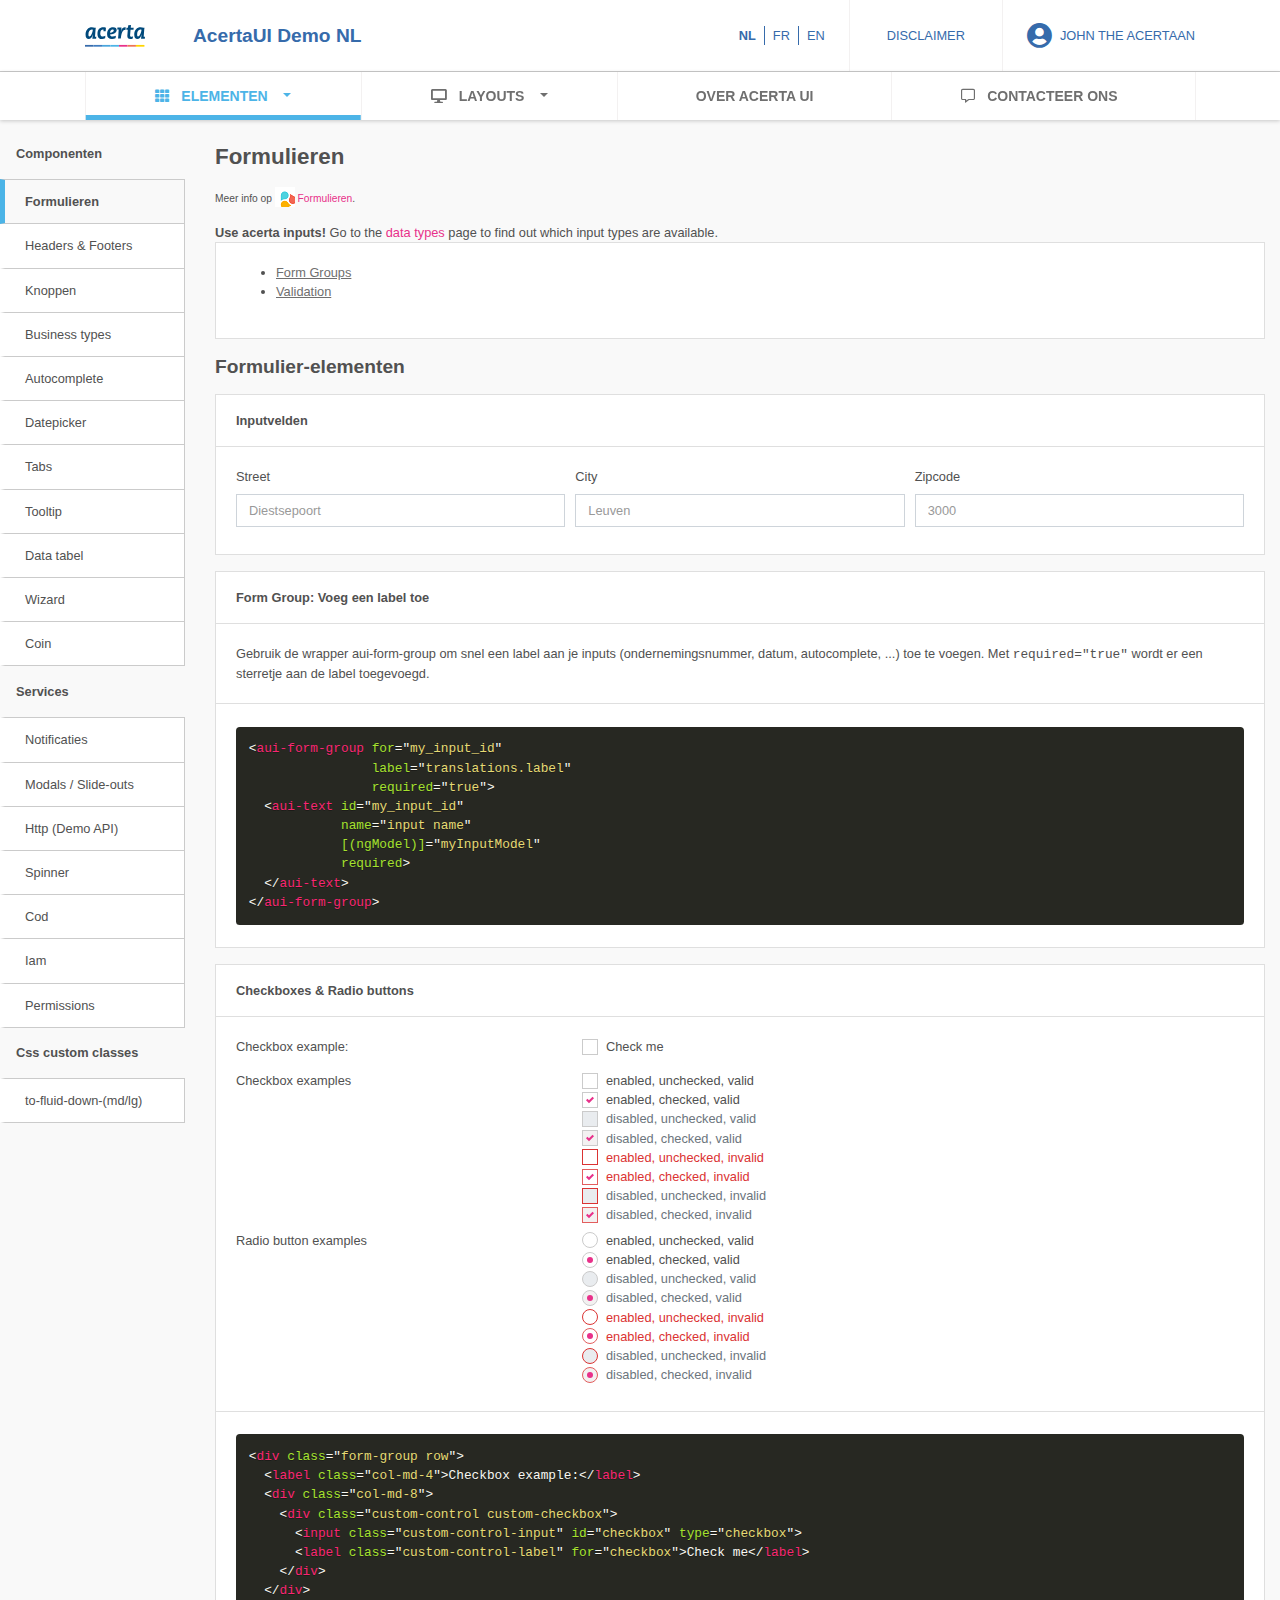
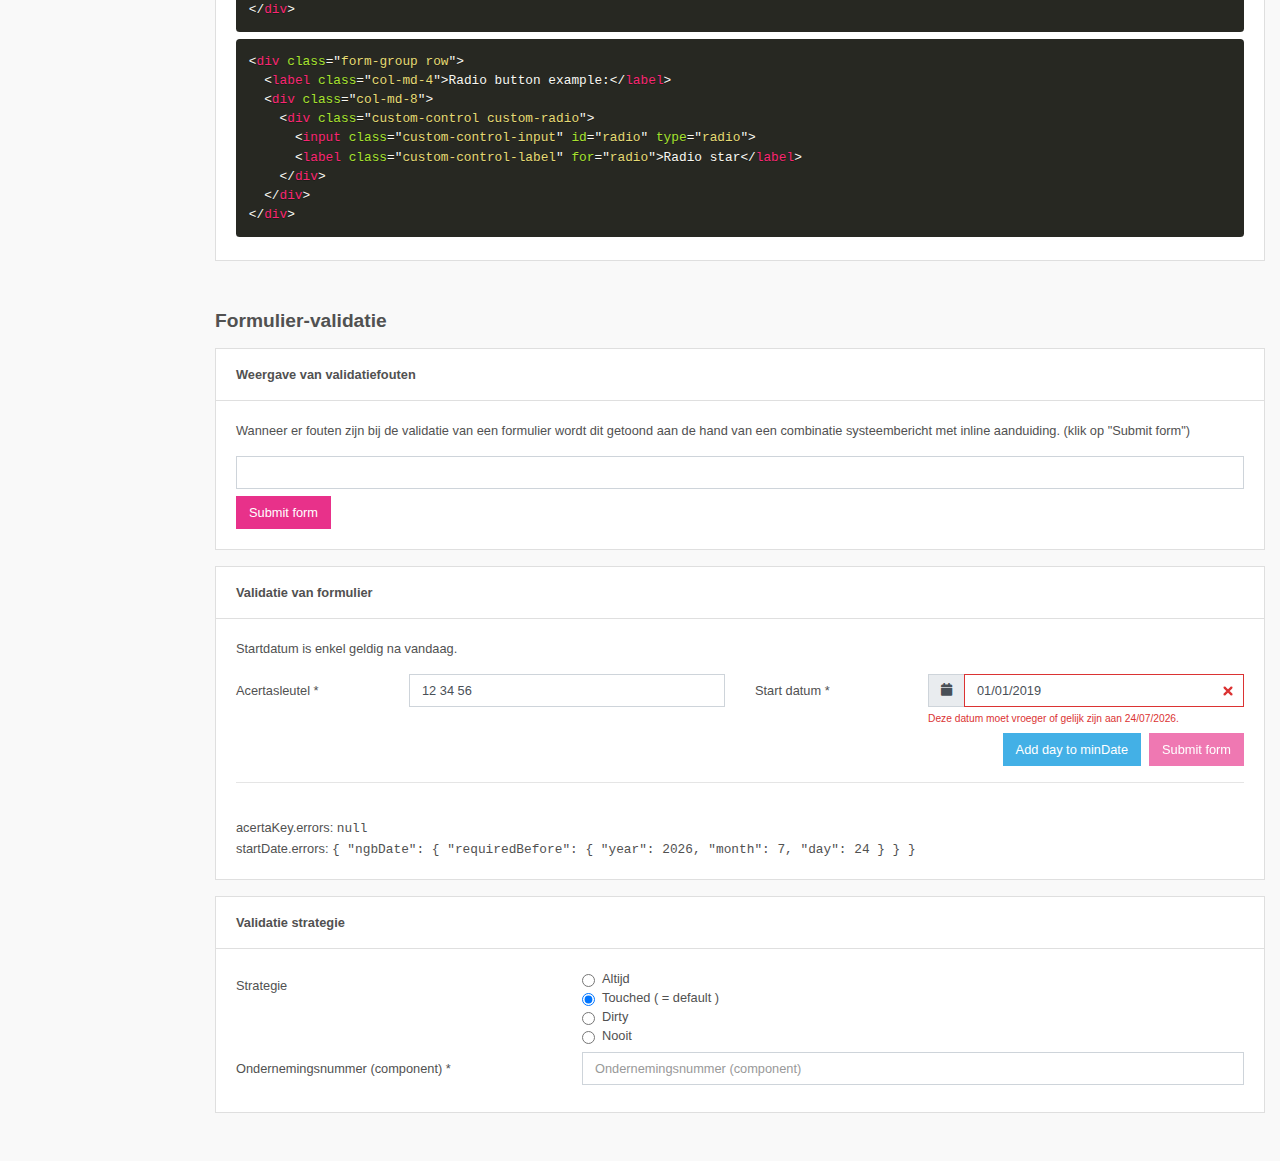
==== commit 0bddbe1c: "aui" ====
--- a/index.html
+++ b/index.html
@@ -54,5 +54,5 @@
     .aui-spinner-dots div:first-child{background-color:#49a5dd;-webkit-animation-delay:-.84s;animation-delay:-.84s;transform: rotate(0deg);}
   </style>
 
-<script src="runtime.7db7cf2a7a9fa0a01c74.js"></script><script src="polyfills-es5.e51fabc02e200fa95c54.js" nomodule></script><script src="polyfills.e58831b2c64ff465642f.js"></script><script src="scripts.f29419639756219ad2df.js"></script><script src="main.b5b9e4c4db9bbc0d15b1.js"></script></body>
+<script src="runtime.c416f15ca1c1c77d36f0.js"></script><script src="polyfills-es5.e51fabc02e200fa95c54.js" nomodule></script><script src="polyfills.e58831b2c64ff465642f.js"></script><script src="scripts.f29419639756219ad2df.js"></script><script src="main.dab02a70829d2fc6a274.js"></script></body>
 </html>
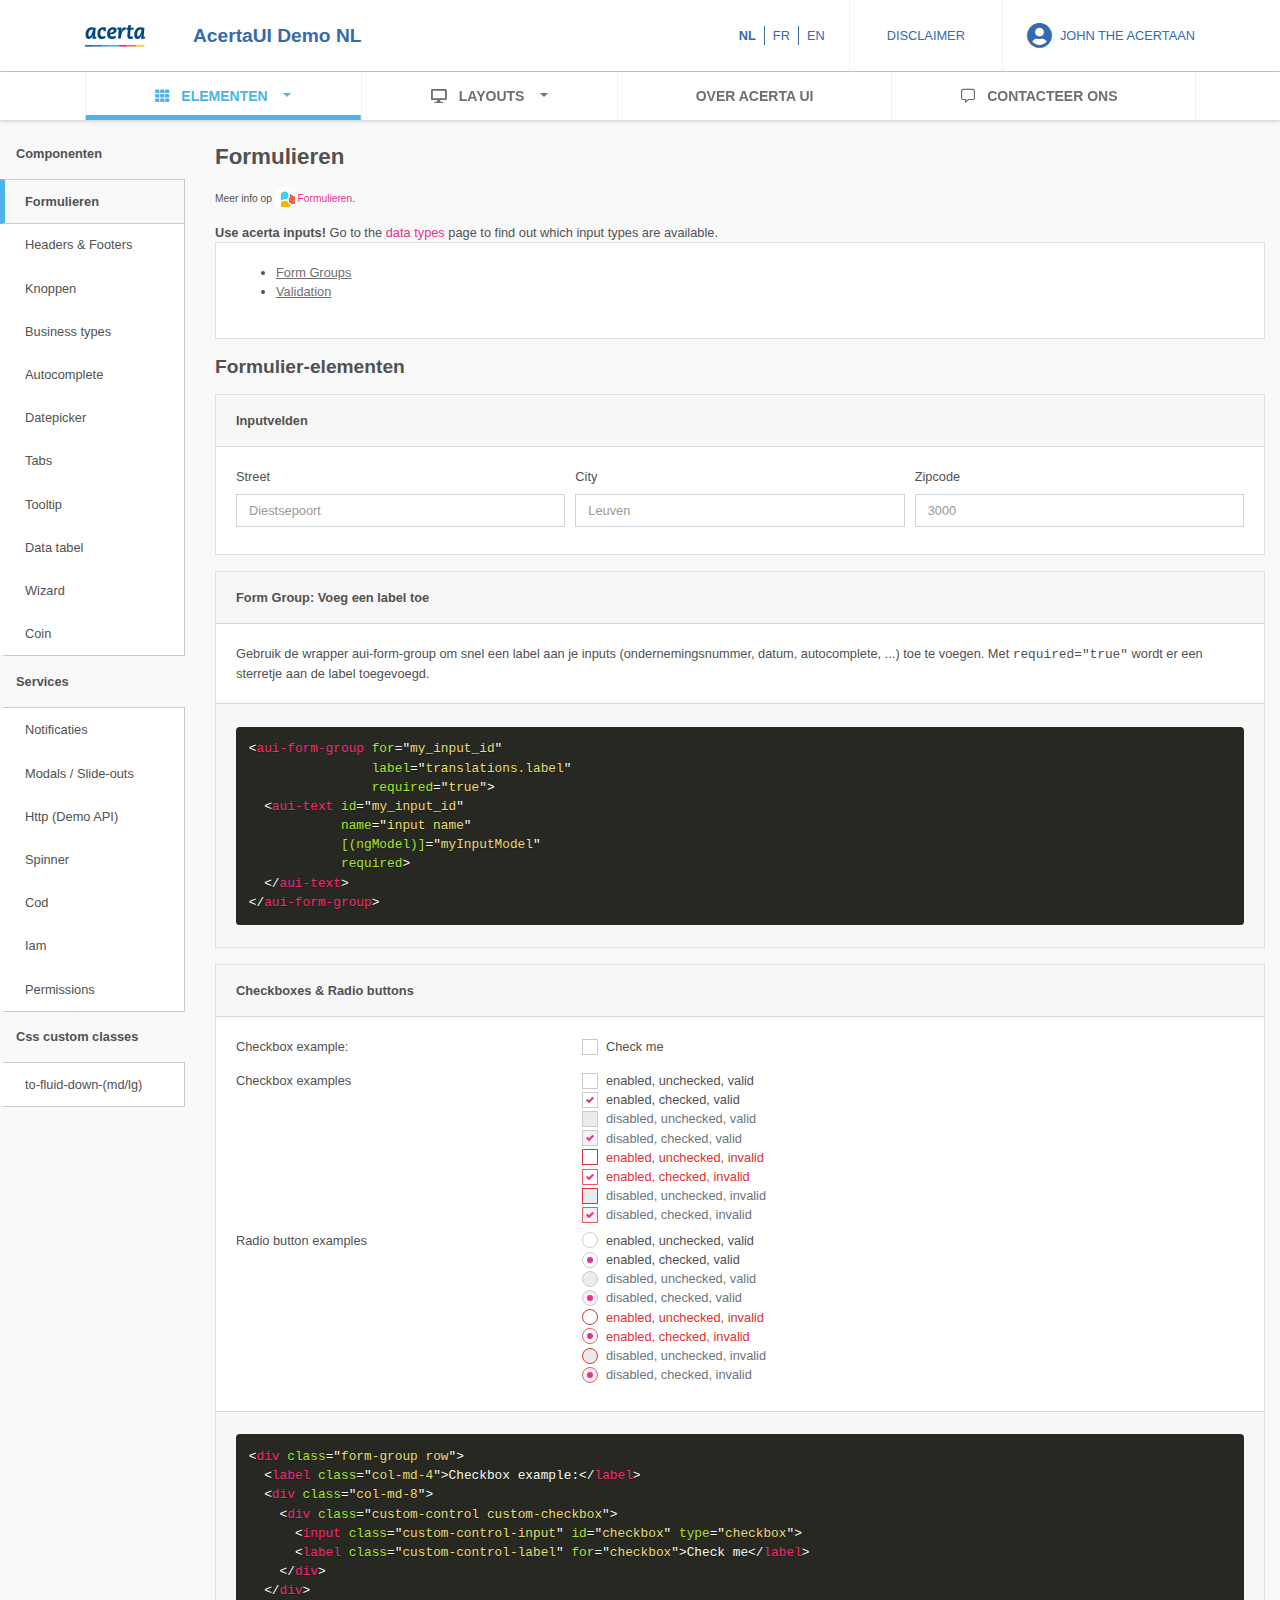
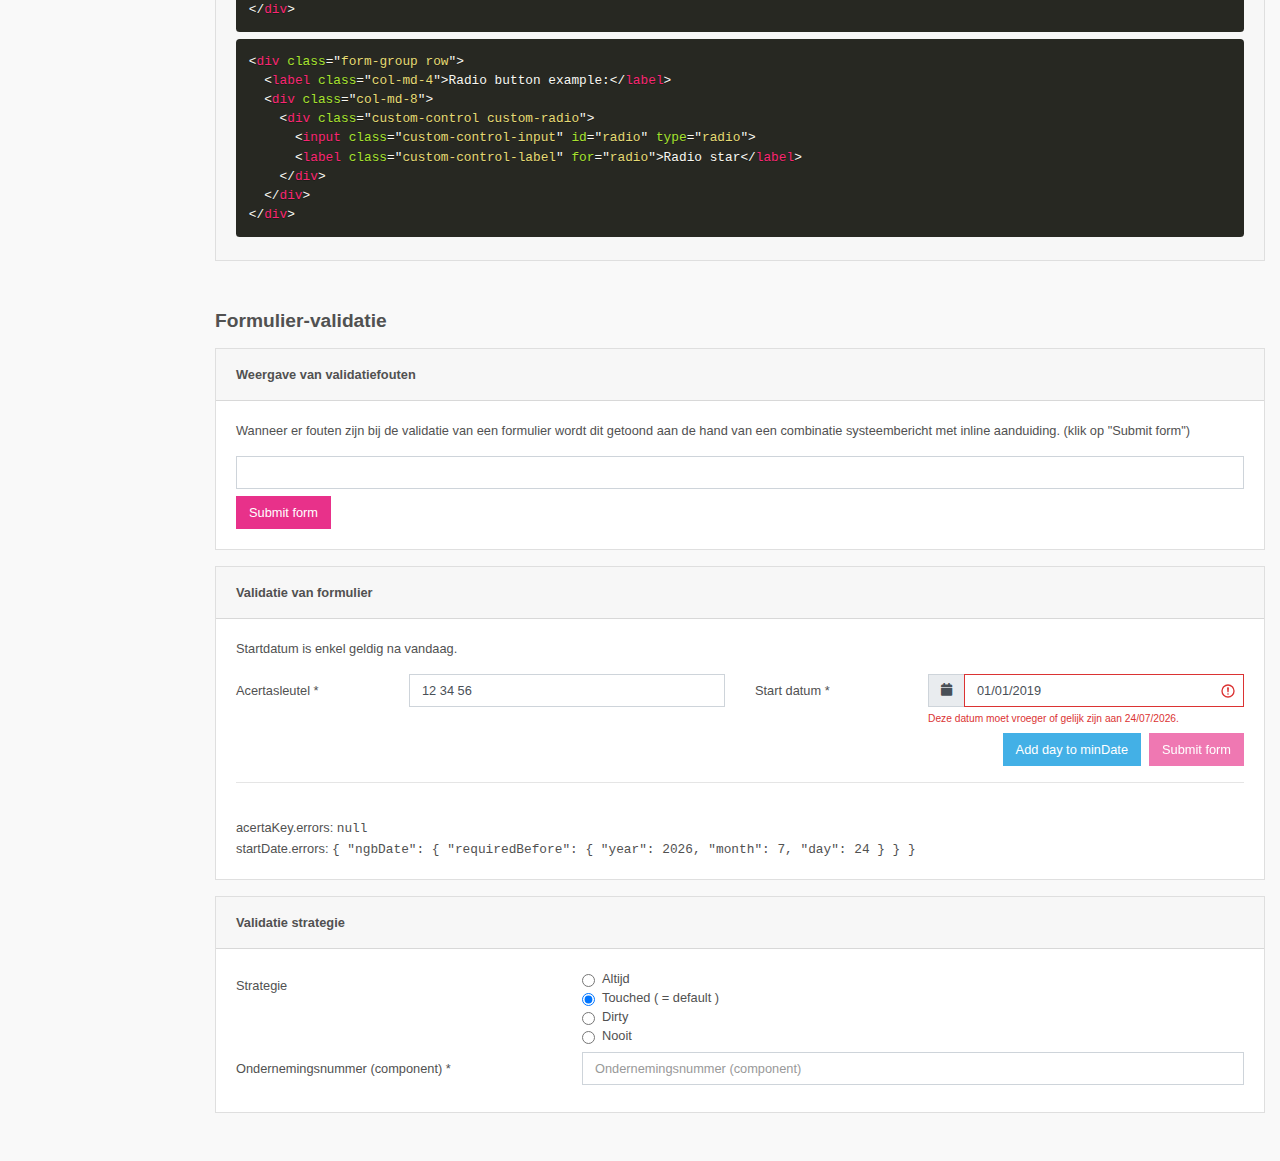
==== commit b00b7b5d: "test" ====
--- a/index.html
+++ b/index.html
@@ -5,13 +5,24 @@
   <title>Acerta UI Demo</title>
   <base href="/">
   <meta name="google" content="notranslate">
-  <meta name="viewport" content="width=device-width, initial-scale=1">
+  <meta name="viewport" content="width=device-width, initial-scale=1, user-scalable=no, shrink-to-fit=no">
   <link rel="apple-touch-icon" href="favicon/apple-touch-icon.png" sizes="180x180">
   <link rel="icon" type="image/png" href="favicon/favicon-32x32.png" sizes="32x32">
   <link rel="icon" type="image/png" href="favicon/favicon-16x16.png" sizes="16x16">
   <link rel="shortcut icon" type="image/x-icon" href="favicon/favicon.ico">
-<link rel="stylesheet" href="styles.8eca1e302131df2977b5.css"></head>
+<link rel="stylesheet" href="styles.8eca1e302131df2977b5.css">
+
+  <script src="assets/js/elements/runtime-wc.js" defer></script>
+  <script src="assets/js/elements/polyfills-wc.js" defer></script>
+  <script src="assets/js/elements/vendor-wc.js" defer></script>
+  <script src="assets/js/elements/styles-wc.js" defer></script>
+  <script src="assets/js/elements/main-wc.js" defer></script>
+
+</head>
 <body>
+
+<wc-ui-button></wc-ui-button>
+
   <app-root>
     <div class="aui-spinner">
       <div class="aui-spinner-dots">
@@ -54,5 +65,5 @@
     .aui-spinner-dots div:first-child{background-color:#49a5dd;-webkit-animation-delay:-.84s;animation-delay:-.84s;transform: rotate(0deg);}
   </style>
 
-<script src="runtime.c416f15ca1c1c77d36f0.js"></script><script src="polyfills-es5.e51fabc02e200fa95c54.js" nomodule></script><script src="polyfills.e58831b2c64ff465642f.js"></script><script src="scripts.f29419639756219ad2df.js"></script><script src="main.dab02a70829d2fc6a274.js"></script></body>
+<script src="runtime.c416f15ca1c1c77d36f0.js"></script><script src="polyfills-es5.e51fabc02e200fa95c54.js" nomodule></script><script src="polyfills.e58831b2c64ff465642f.js"></script><script src="scripts.f29419639756219ad2df.js"></script><script src="main.87059705b4706f84f90d.js"></script></body>
 </html>
